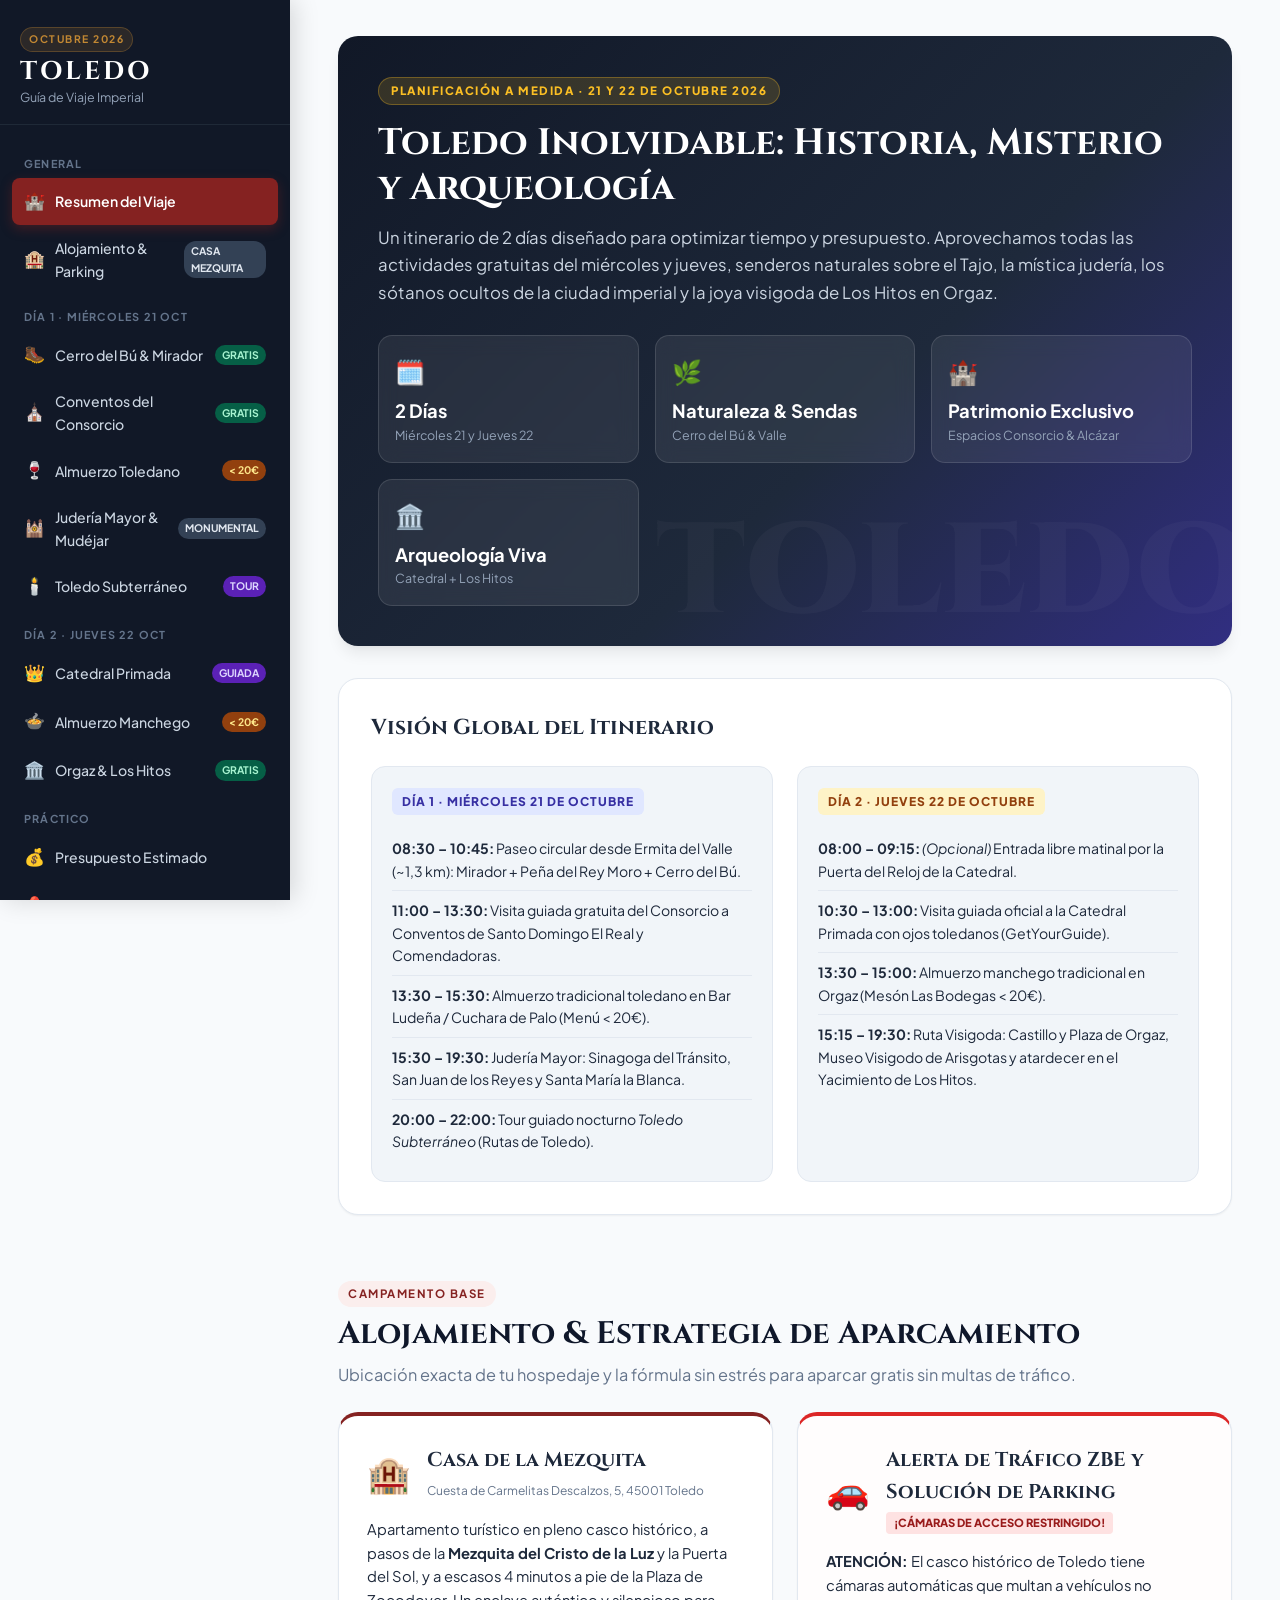
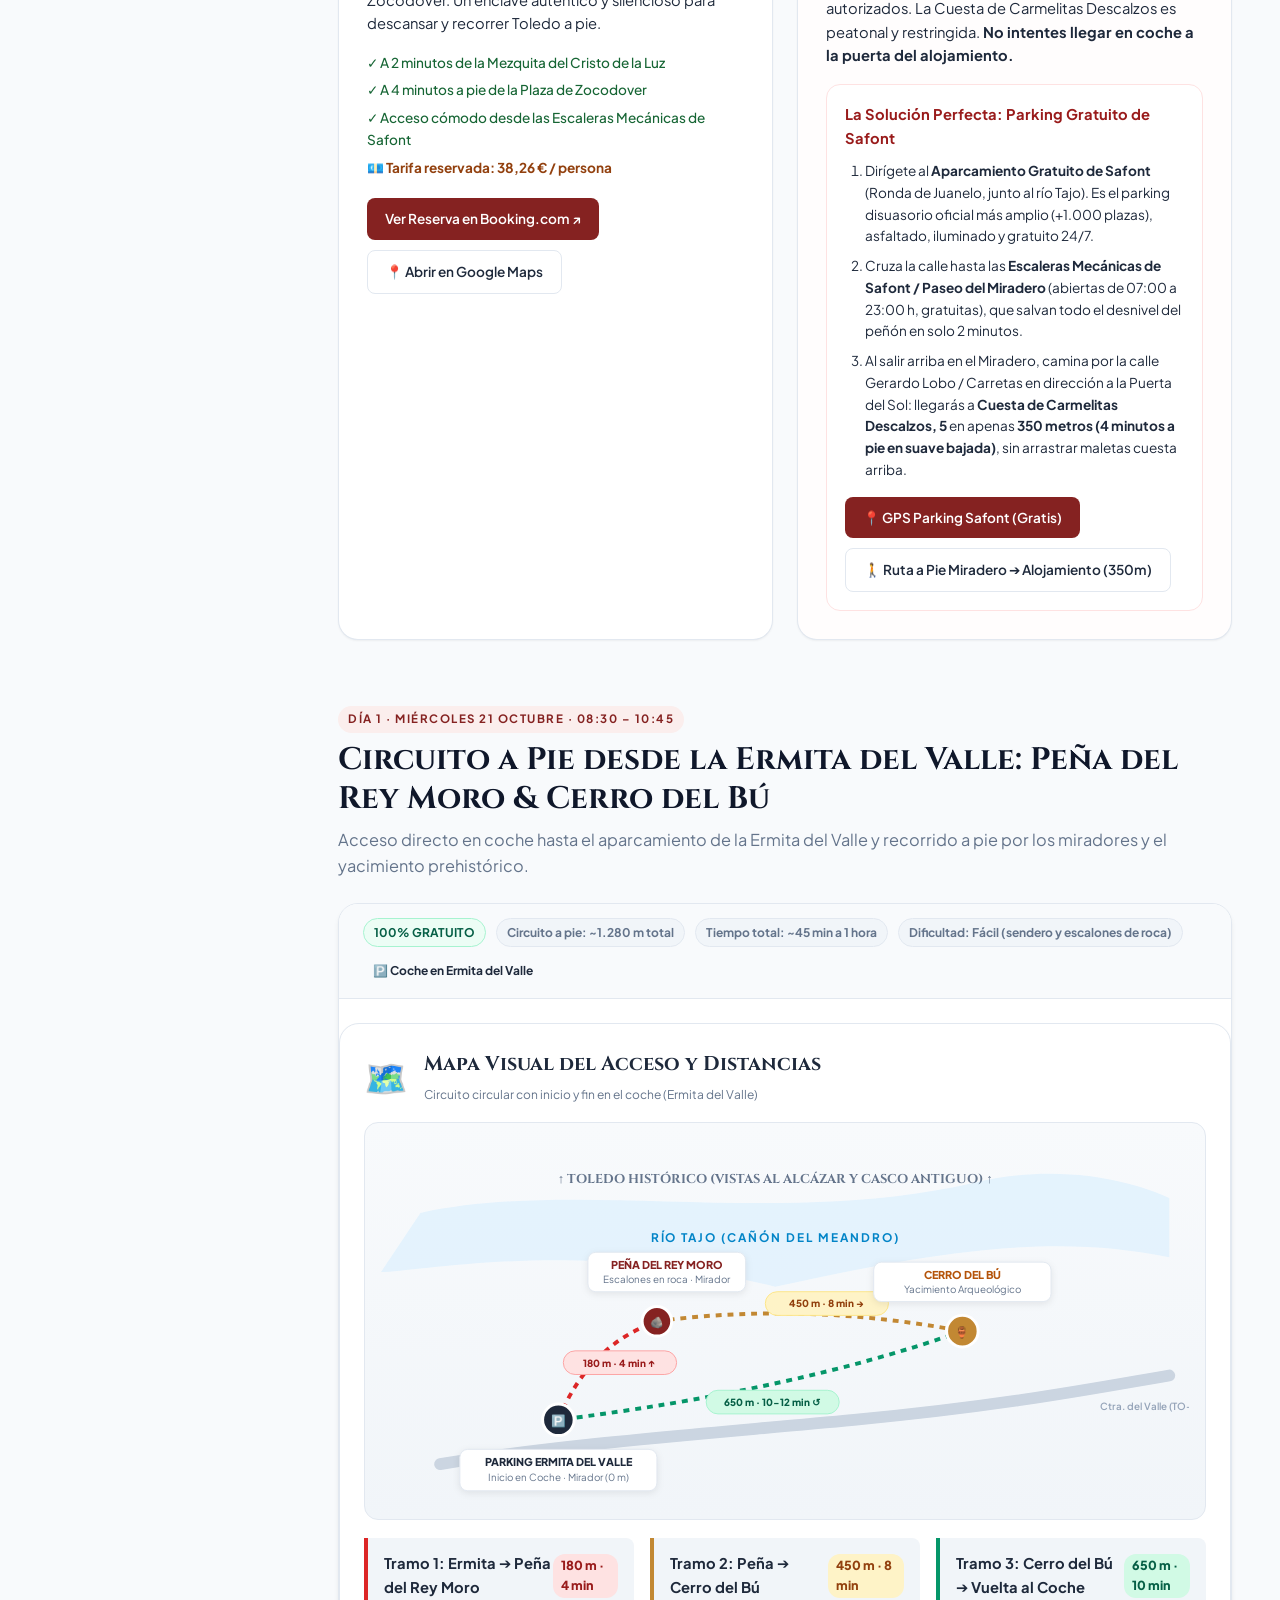
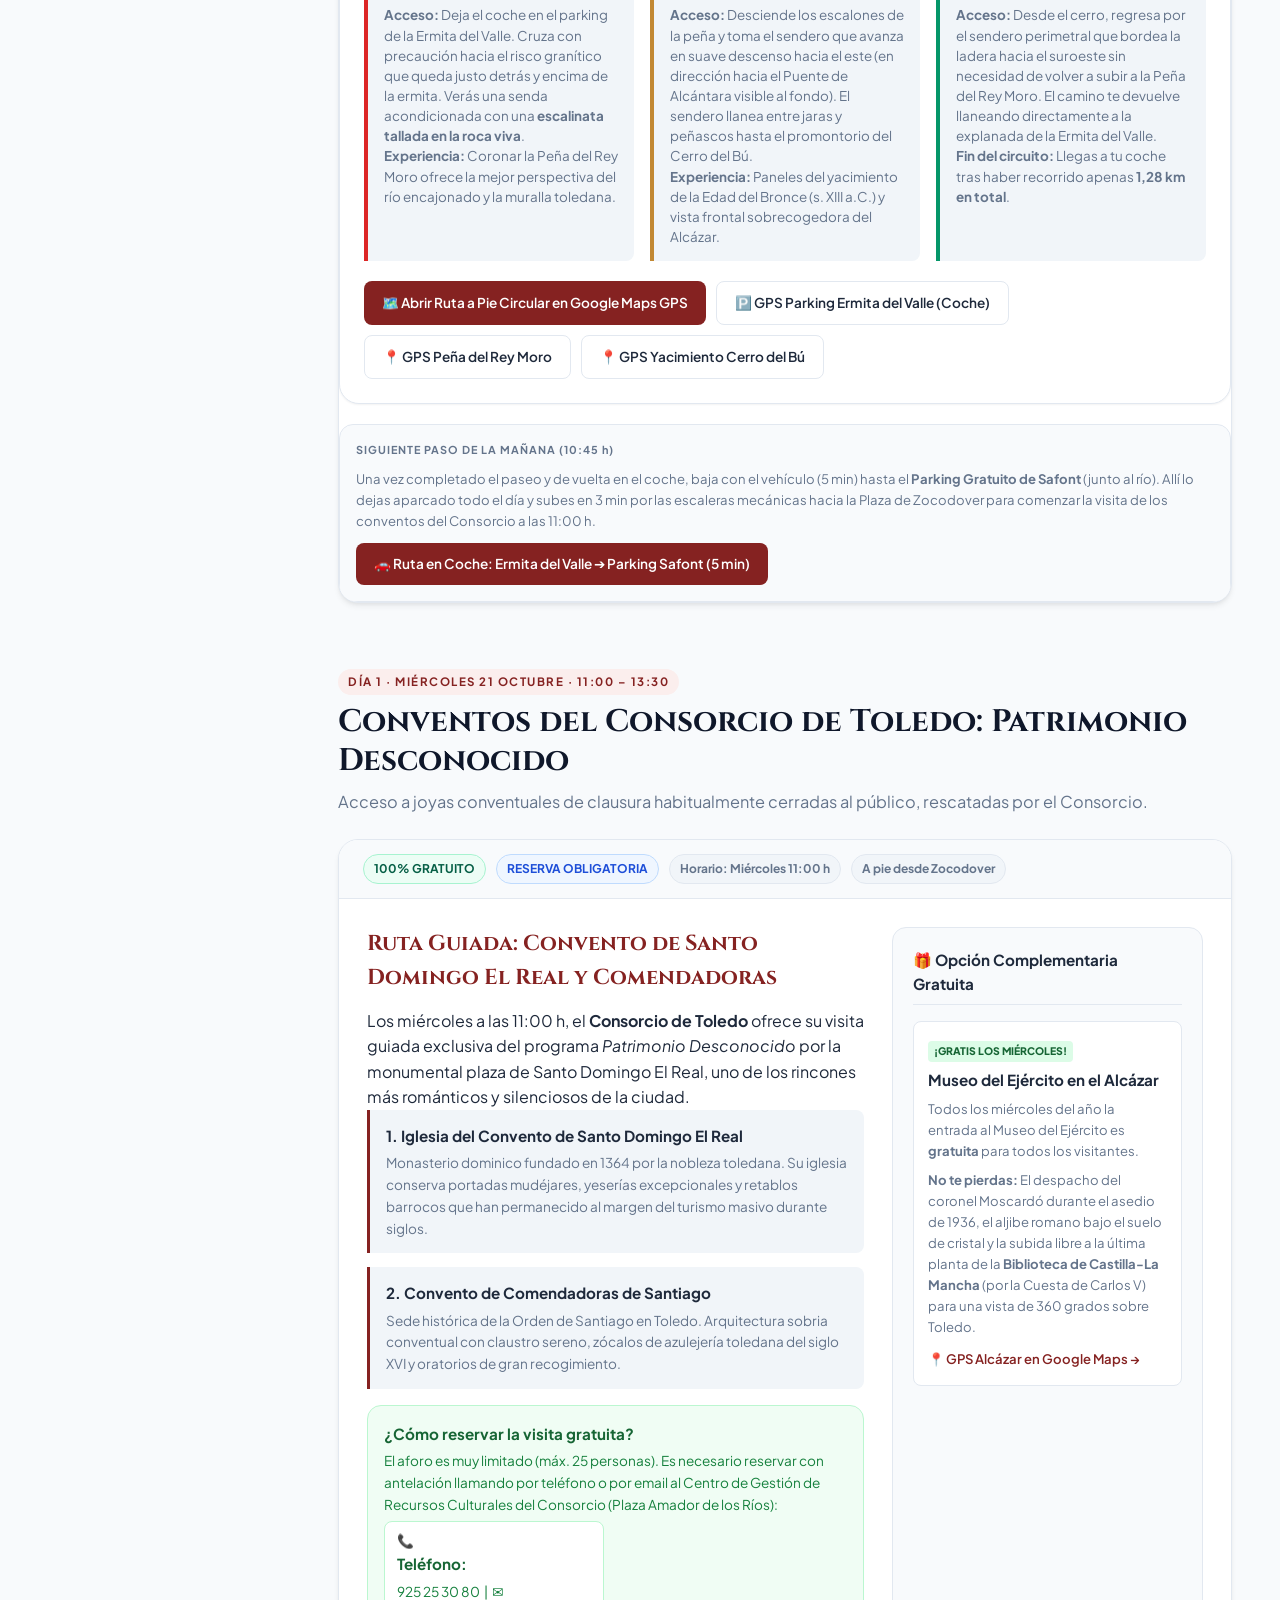
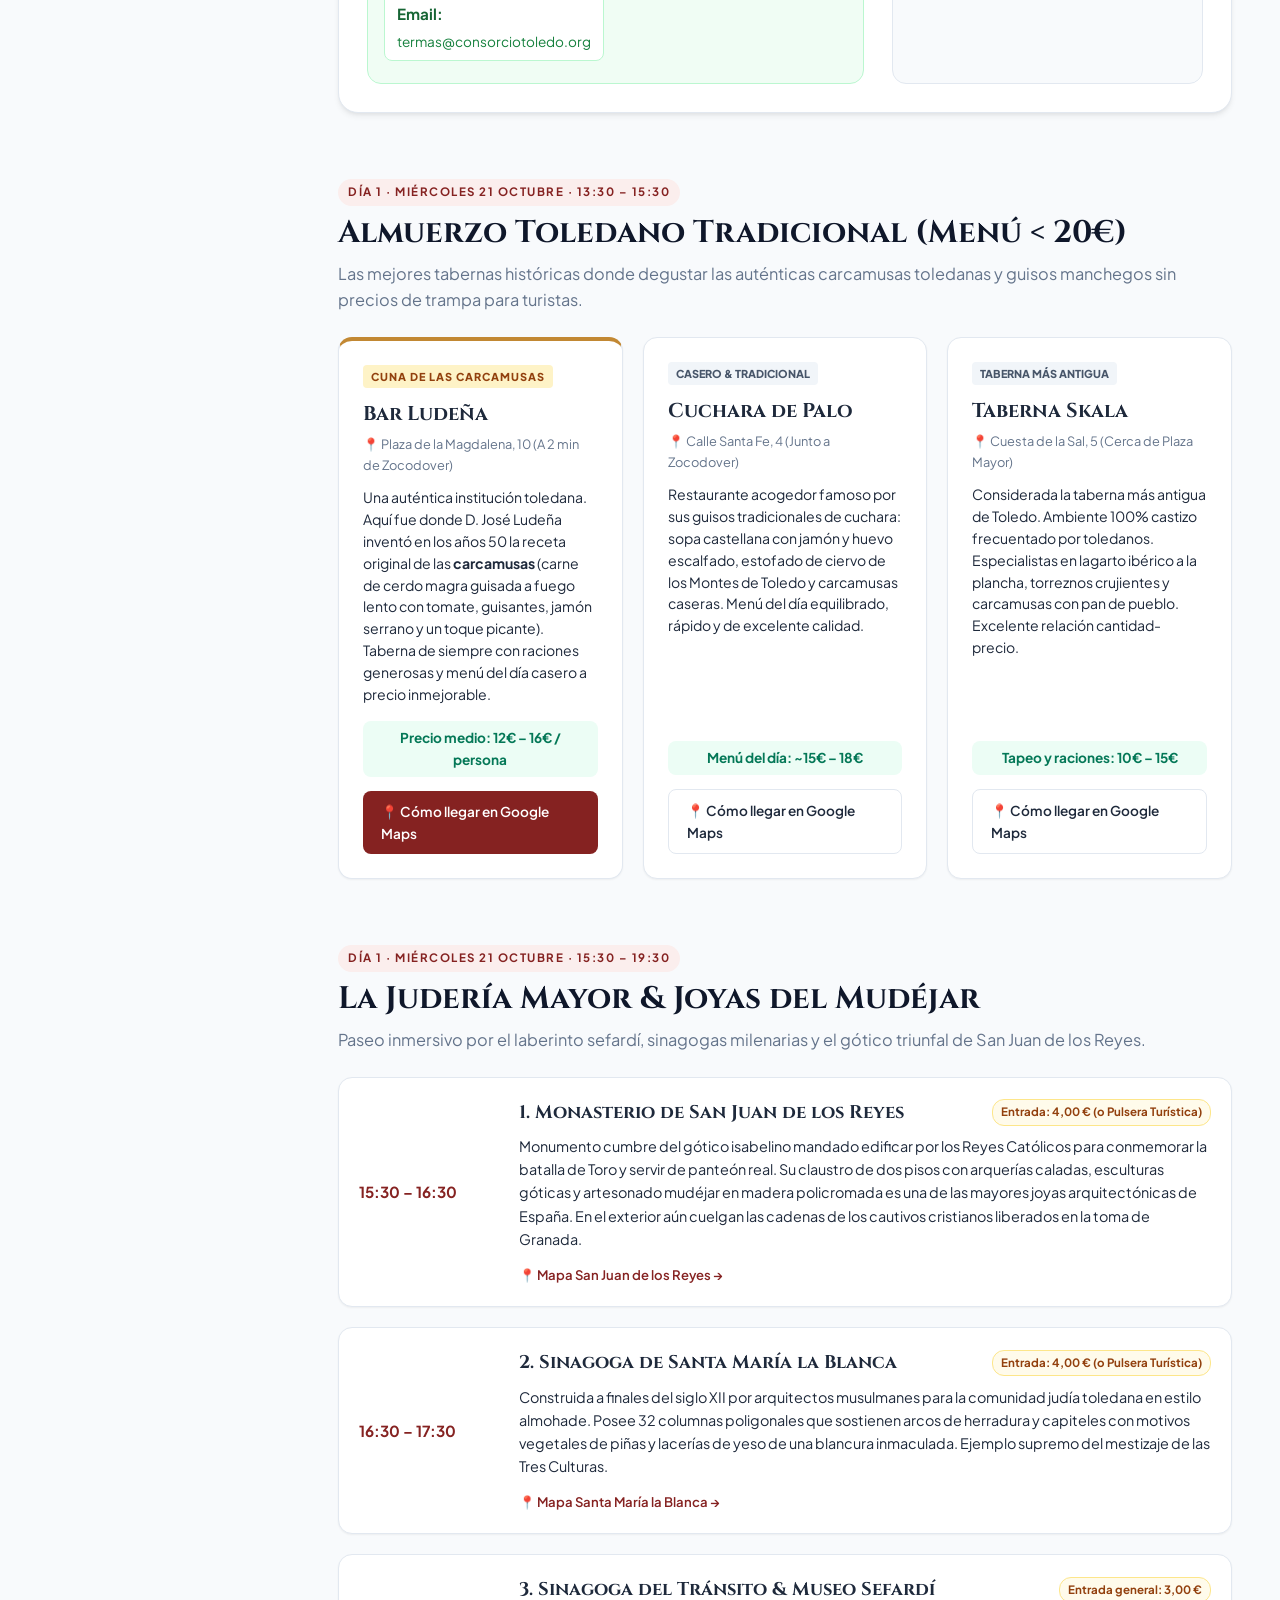
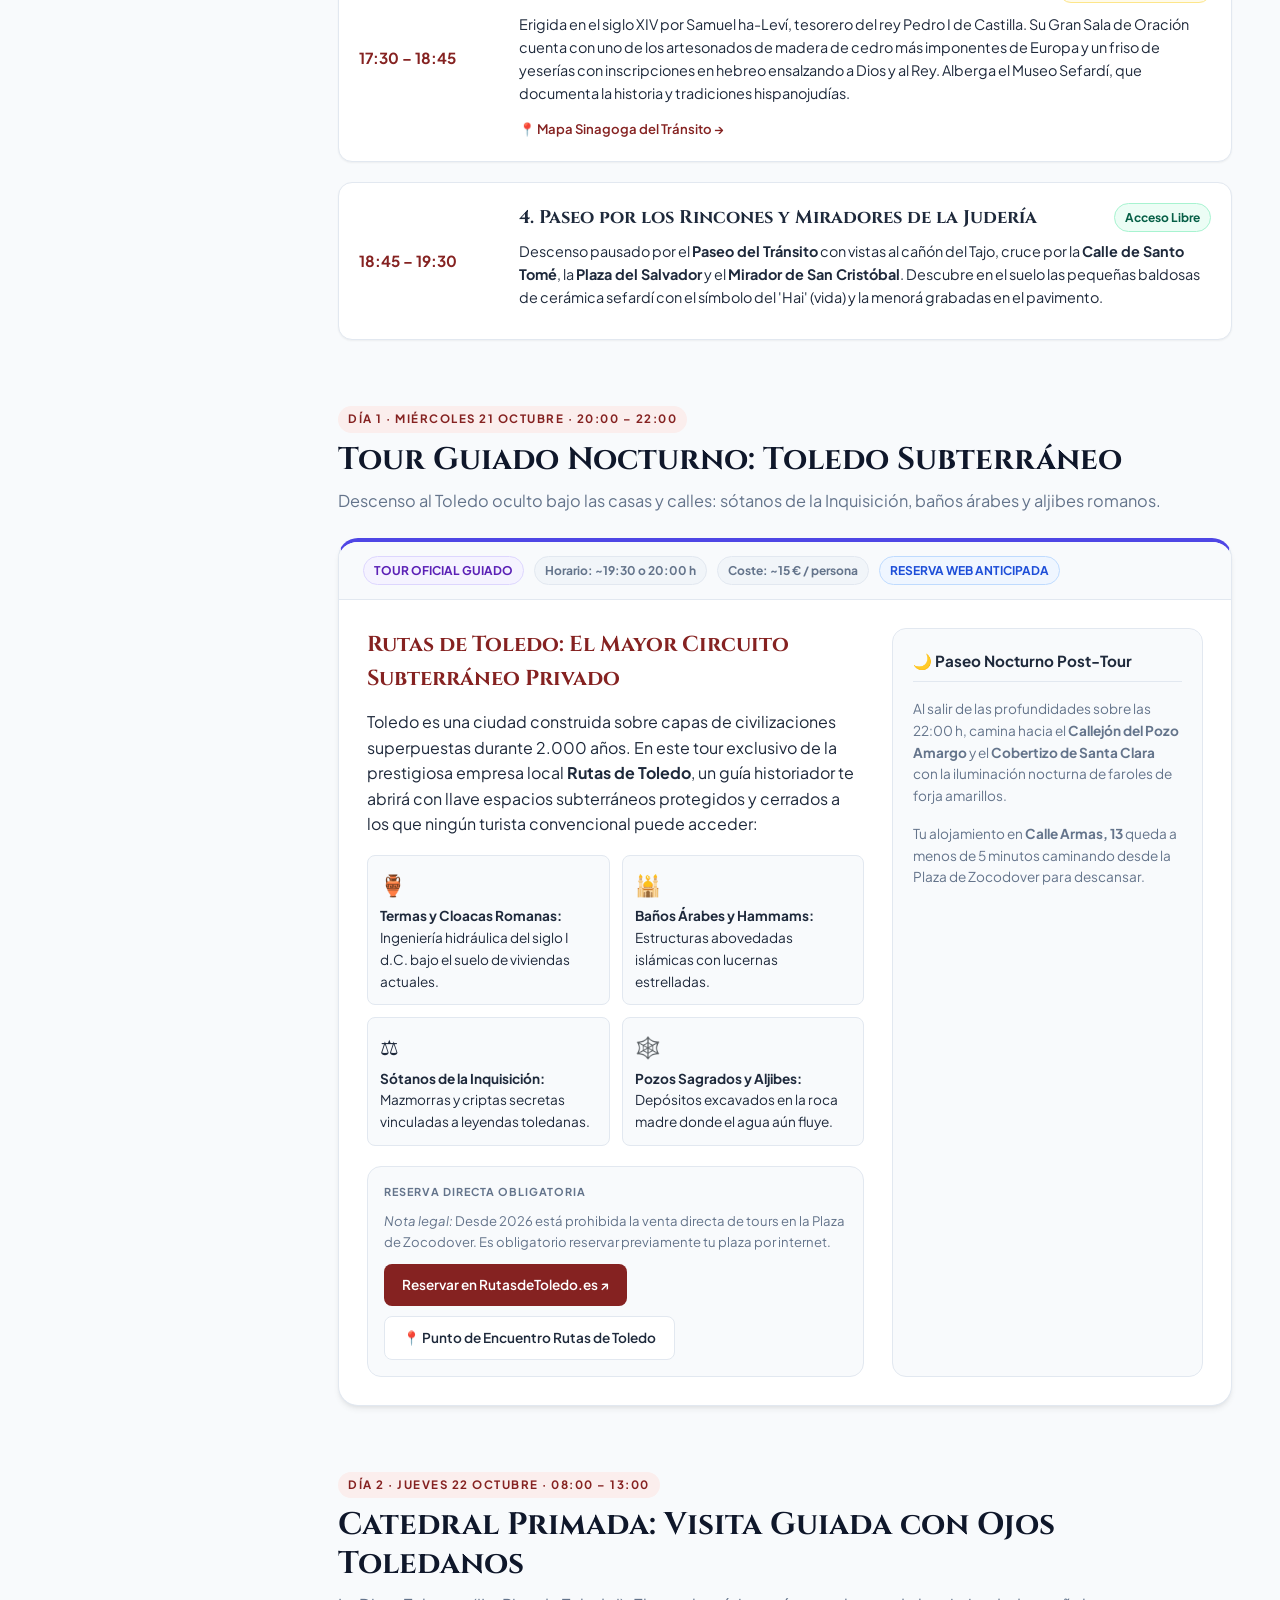
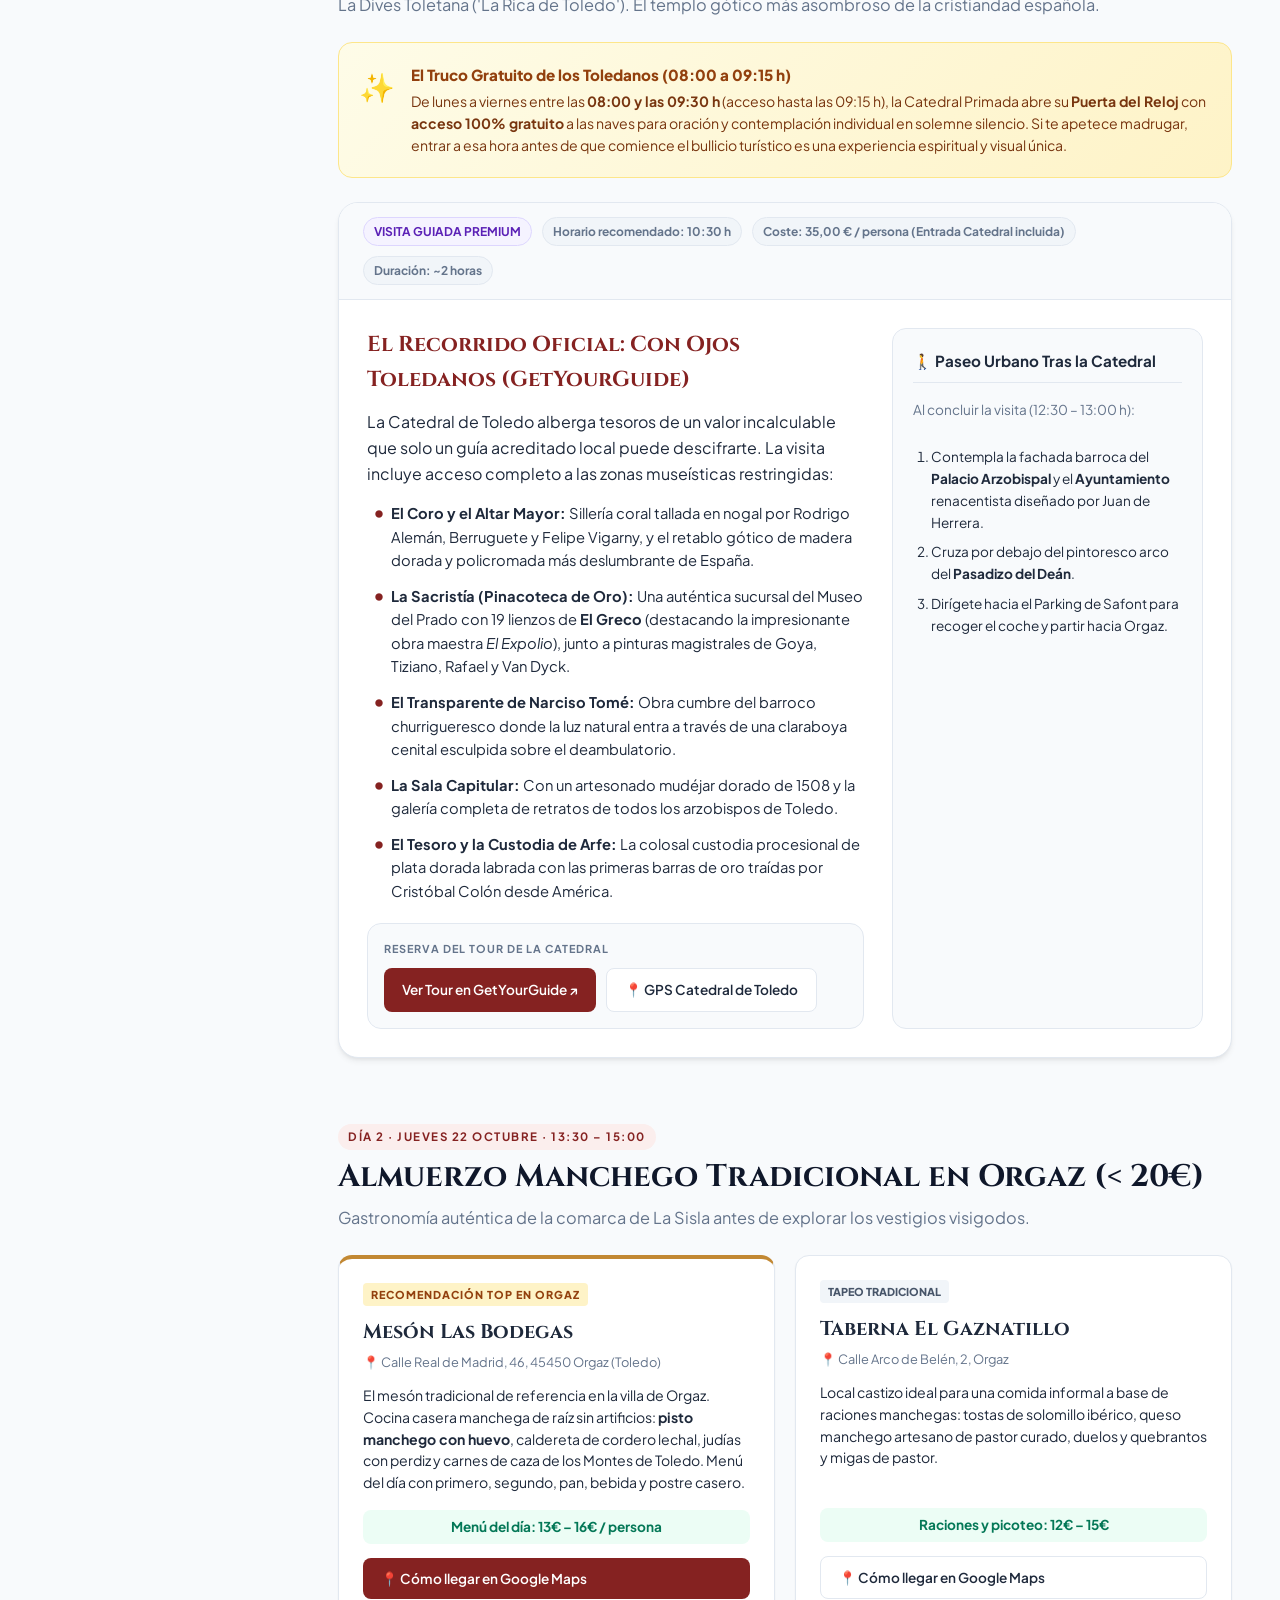
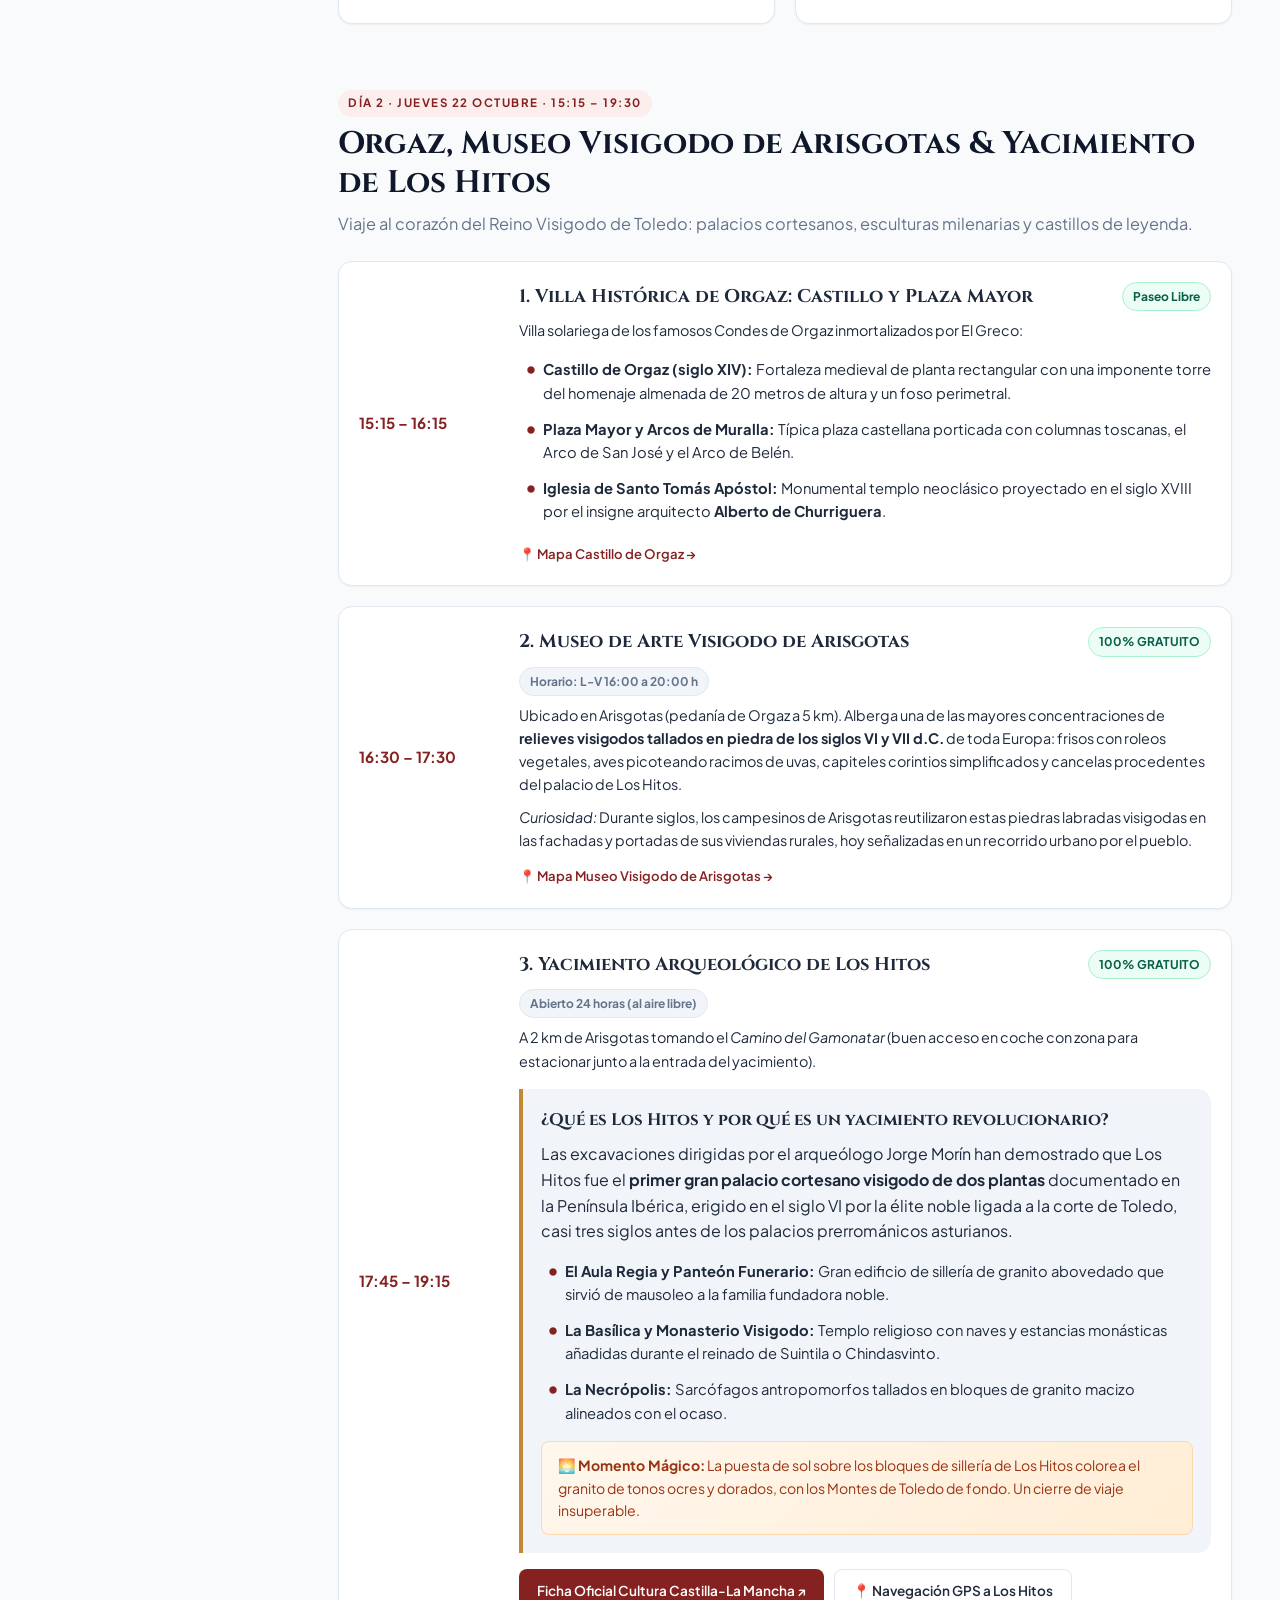
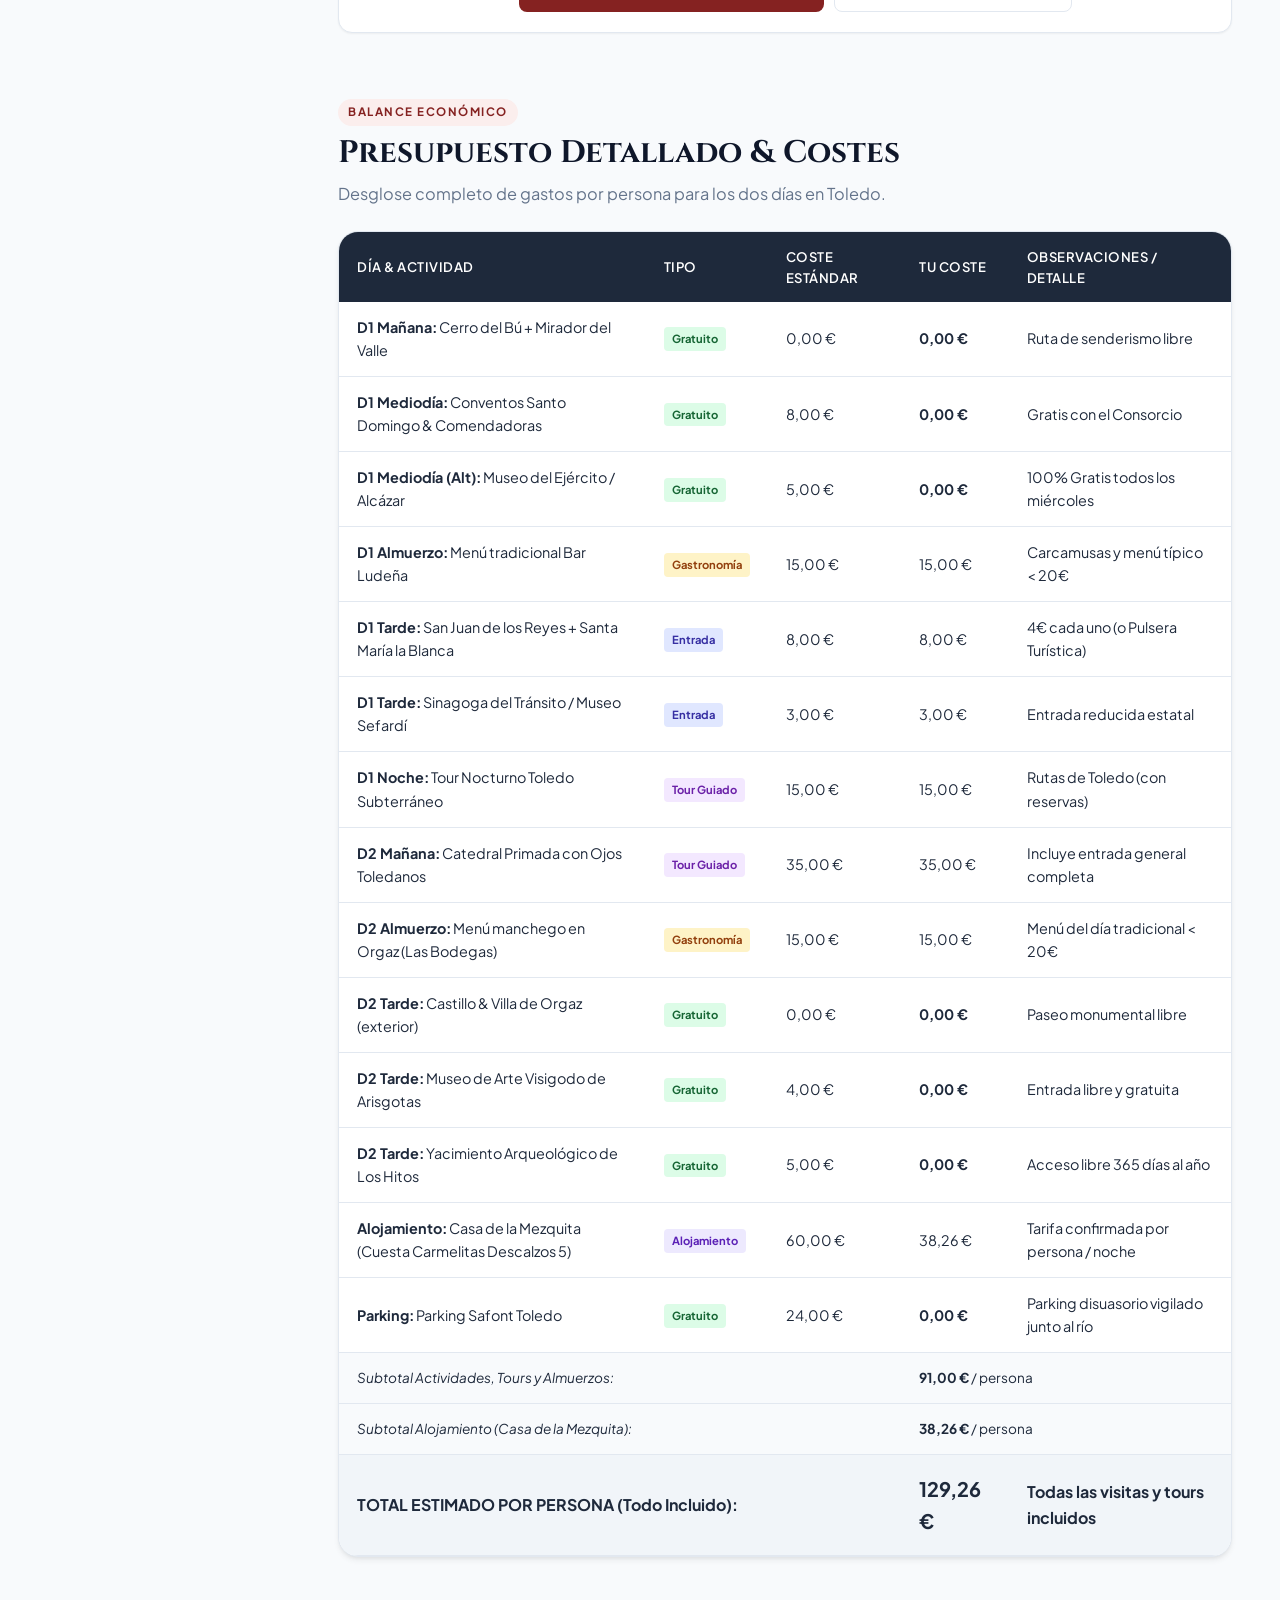
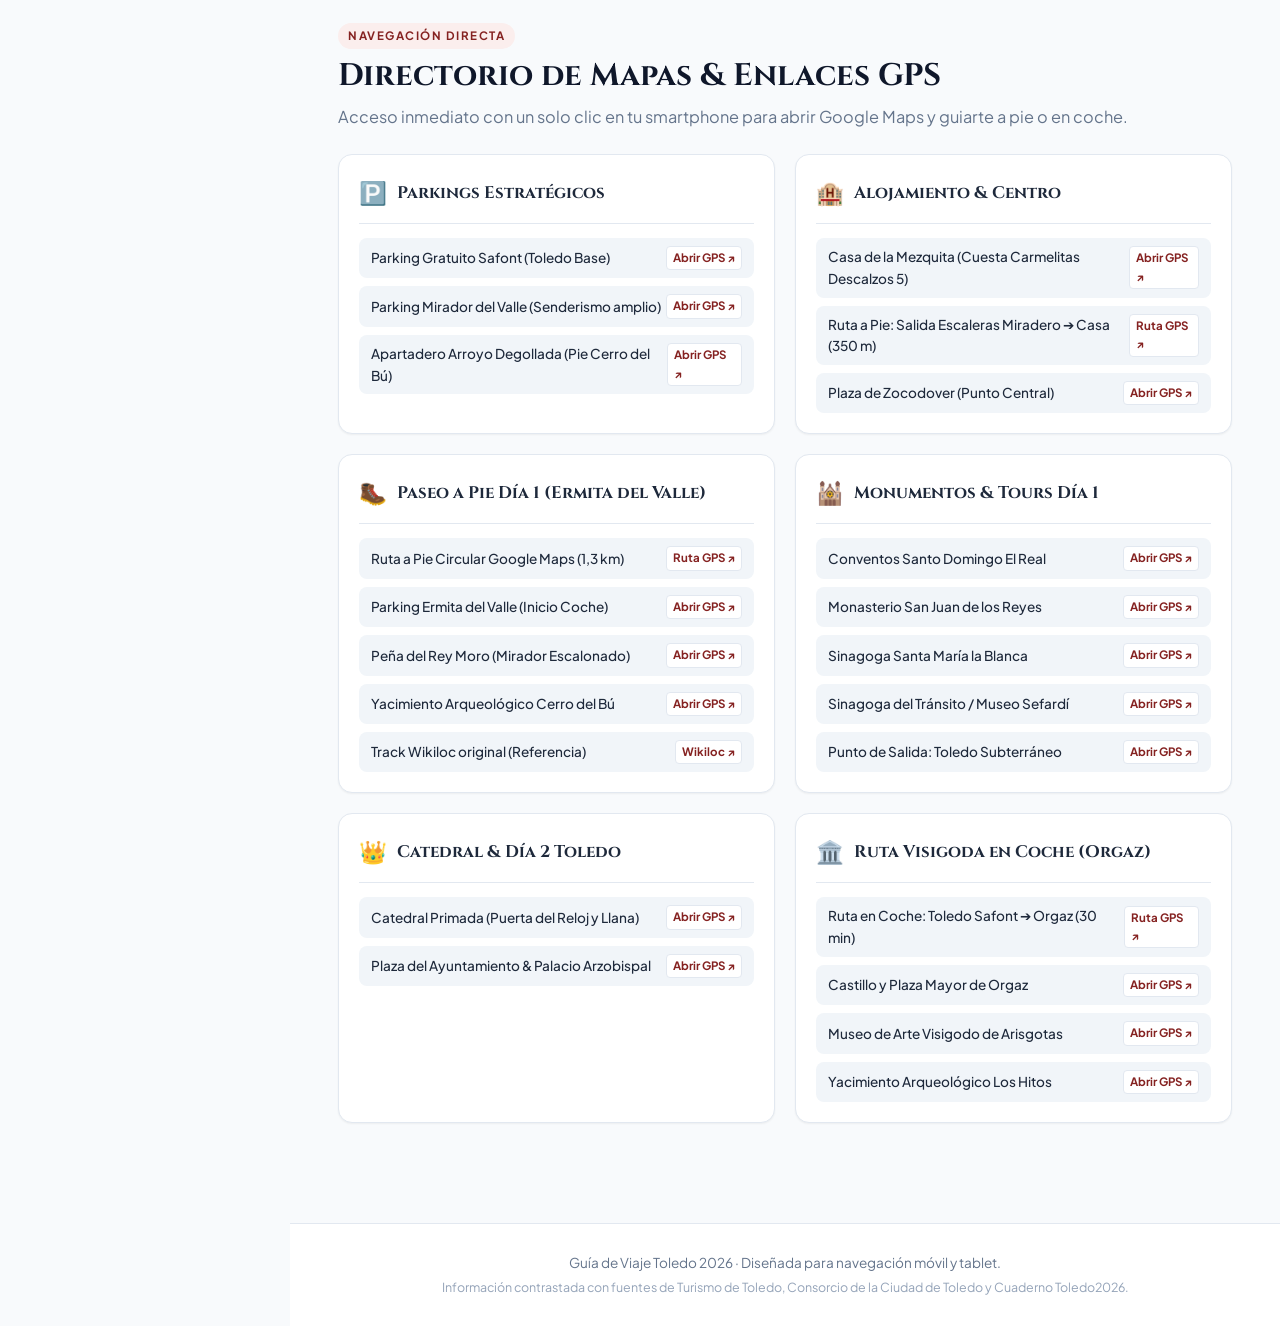
==== html/visita-1/index.html @ a32c0a0b "Enrich parking details, exact walking distances and GPS walking route in index.html" ====
<!DOCTYPE html>
<html lang="es">
<head>
  <meta charset="UTF-8">
  <meta name="viewport" content="width=device-width, initial-scale=1.0">
  <title>Guía Turística Toledo 2026 | Itinerario Experto 21 y 22 de Octubre</title>
  <meta name="description" content="Itinerario experto y detallado para visitar Toledo el 21 y 22 de octubre de 2026. Rutas a pie, senderismo, subterráneos, catedral, Orgaz y yacimiento de Los Hitos.">
  <link rel="preconnect" href="https://fonts.googleapis.com">
  <link rel="preconnect" href="https://fonts.gstatic.com" crossorigin>
  <link href="https://fonts.googleapis.com/css2?family=Cinzel:wght@500;700;800&family=Plus+Jakarta+Sans:wght@300;400;500;600;700&display=swap" rel="stylesheet">
  <link rel="stylesheet" href="styles.css">
</head>
<body>
  <!-- Overlay para móviles cuando el sidebar está abierto -->
  <div class="sidebar-overlay" id="sidebarOverlay"></div>

  <!-- Contenedor Principal de la App -->
  <div class="app-container">
    
    <!-- PANEL IZQUIERDO / SIDEBAR NAVEGACIÓN -->
    <aside class="sidebar" id="sidebar">
      <div class="sidebar-header">
        <div class="brand">
          <span class="brand-badge">OCTUBRE 2026</span>
          <h1 class="brand-title">TOLEDO</h1>
          <p class="brand-subtitle">Guía de Viaje Imperial</p>
        </div>
        <button class="sidebar-close-btn" id="closeSidebarBtn" aria-label="Cerrar Menú">✕</button>
      </div>

      <nav class="sidebar-nav">
        <div class="nav-group-title">GENERAL</div>
        <a href="#inicio" class="nav-item active" data-section="inicio">
          <span class="nav-icon">🏰</span>
          <span class="nav-text">Resumen del Viaje</span>
        </a>
        <a href="#alojamiento" class="nav-item" data-section="alojamiento">
          <span class="nav-icon">🏨</span>
          <span class="nav-text">Alojamiento & Parking</span>
          <span class="nav-tag">Casa Mezquita</span>
        </a>

        <div class="nav-group-title">DÍA 1 · MIÉRCOLES 21 OCT</div>
        <a href="#dia1-manana" class="nav-item" data-section="dia1-manana">
          <span class="nav-icon">🥾</span>
          <span class="nav-text">Cerro del Bú & Mirador</span>
          <span class="nav-tag-free">Gratis</span>
        </a>
        <a href="#dia1-mediodia" class="nav-item" data-section="dia1-mediodia">
          <span class="nav-icon">⛪</span>
          <span class="nav-text">Conventos del Consorcio</span>
          <span class="nav-tag-free">Gratis</span>
        </a>
        <a href="#dia1-almuerzo" class="nav-item" data-section="dia1-almuerzo">
          <span class="nav-icon">🍷</span>
          <span class="nav-text">Almuerzo Toledano</span>
          <span class="nav-tag-price">&lt; 20€</span>
        </a>
        <a href="#dia1-tarde" class="nav-item" data-section="dia1-tarde">
          <span class="nav-icon">🕍</span>
          <span class="nav-text">Judería Mayor & Mudéjar</span>
          <span class="nav-tag">Monumental</span>
        </a>
        <a href="#dia1-noche" class="nav-item" data-section="dia1-noche">
          <span class="nav-icon">🕯️</span>
          <span class="nav-text">Toledo Subterráneo</span>
          <span class="nav-tag-tour">Tour</span>
        </a>

        <div class="nav-group-title">DÍA 2 · JUEVES 22 OCT</div>
        <a href="#dia2-manana" class="nav-item" data-section="dia2-manana">
          <span class="nav-icon">👑</span>
          <span class="nav-text">Catedral Primada</span>
          <span class="nav-tag-tour">Guiada</span>
        </a>
        <a href="#dia2-almuerzo" class="nav-item" data-section="dia2-almuerzo">
          <span class="nav-icon">🍲</span>
          <span class="nav-text">Almuerzo Manchego</span>
          <span class="nav-tag-price">&lt; 20€</span>
        </a>
        <a href="#dia2-tarde" class="nav-item" data-section="dia2-tarde">
          <span class="nav-icon">🏛️</span>
          <span class="nav-text">Orgaz & Los Hitos</span>
          <span class="nav-tag-free">Gratis</span>
        </a>

        <div class="nav-group-title">PRÁCTICO</div>
        <a href="#presupuesto" class="nav-item" data-section="presupuesto">
          <span class="nav-icon">💰</span>
          <span class="nav-text">Presupuesto Estimado</span>
        </a>
        <a href="#mapas-gps" class="nav-item" data-section="mapas-gps">
          <span class="nav-icon">📍</span>
          <span class="nav-text">Directorio Google Maps</span>
        </a>
      </nav>

      <div class="sidebar-footer">
        <div class="sidebar-info-box">
          <span class="info-pill">💡 Tip Clave</span>
          <p>El casco histórico tiene cámaras ZBE. ¡Aparca en Safont y sube por las escaleras mecánicas!</p>
        </div>
      </div>
    </aside>

    <!-- PANEL DERECHO / CONTENIDO PRINCIPAL -->
    <main class="main-content">
      
      <!-- Topbar móvil y tablet con botón toggle -->
      <header class="mobile-topbar">
        <button class="menu-toggle-btn" id="openSidebarBtn" aria-label="Abrir Menú">
          <span></span><span></span><span></span>
        </button>
        <div class="mobile-topbar-title">Toledo 2026 · Guía Experta</div>
        <button class="print-btn" onclick="window.print()" title="Imprimir o Guardar PDF">🖨️</button>
      </header>

      <!-- CONTENEDOR DE SECCIONES -->
      <div class="content-wrapper">

        <!-- HERO / INTRODUCCIÓN -->
        <section id="inicio" class="guide-section active-section">
          <div class="hero-banner">
            <div class="hero-badge">PLANIFICACIÓN A MEDIDA · 21 Y 22 DE OCTUBRE 2026</div>
            <h2 class="hero-title">Toledo Inolvidable: Historia, Misterio y Arqueología</h2>
            <p class="hero-lead">
              Un itinerario de 2 días diseñado para optimizar tiempo y presupuesto. Aprovechamos todas las actividades gratuitas del miércoles y jueves, senderos naturales sobre el Tajo, la mística judería, los sótanos ocultos de la ciudad imperial y la joya visigoda de Los Hitos en Orgaz.
            </p>

            <div class="quick-stats-grid">
              <div class="stat-card">
                <span class="stat-icon">🗓️</span>
                <div class="stat-value">2 Días</div>
                <div class="stat-label">Miércoles 21 y Jueves 22</div>
              </div>
              <div class="stat-card">
                <span class="stat-icon">🌿</span>
                <div class="stat-value">Naturaleza & Sendas</div>
                <div class="stat-label">Cerro del Bú & Valle</div>
              </div>
              <div class="stat-card">
                <span class="stat-icon">🏰</span>
                <div class="stat-value">Patrimonio Exclusivo</div>
                <div class="stat-label">Espacios Consorcio & Alcázar</div>
              </div>
              <div class="stat-card">
                <span class="stat-icon">🏛️</span>
                <div class="stat-value">Arqueología Viva</div>
                <div class="stat-label">Catedral + Los Hitos</div>
              </div>
            </div>
          </div>

          <!-- Cronograma sintético -->
          <div class="section-card">
            <h3 class="card-heading">Visión Global del Itinerario</h3>
            <div class="timeline-summary">
              <div class="summary-day-block">
                <div class="day-badge day-1">DÍA 1 · MIÉRCOLES 21 DE OCTUBRE</div>
                <ul class="summary-list">
                  <li><strong>08:30 – 10:45:</strong> Paseo circular desde Ermita del Valle (~1,3 km): Mirador + Peña del Rey Moro + Cerro del Bú.</li>
                  <li><strong>11:00 – 13:30:</strong> Visita guiada gratuita del Consorcio a Conventos de Santo Domingo El Real y Comendadoras.</li>
                  <li><strong>13:30 – 15:30:</strong> Almuerzo tradicional toledano en Bar Ludeña / Cuchara de Palo (Menú &lt; 20€).</li>
                  <li><strong>15:30 – 19:30:</strong> Judería Mayor: Sinagoga del Tránsito, San Juan de los Reyes y Santa María la Blanca.</li>
                  <li><strong>20:00 – 22:00:</strong> Tour guiado nocturno <em>Toledo Subterráneo</em> (Rutas de Toledo).</li>
                </ul>
              </div>

              <div class="summary-day-block">
                <div class="day-badge day-2">DÍA 2 · JUEVES 22 DE OCTUBRE</div>
                <ul class="summary-list">
                  <li><strong>08:00 – 09:15:</strong> <em>(Opcional)</em> Entrada libre matinal por la Puerta del Reloj de la Catedral.</li>
                  <li><strong>10:30 – 13:00:</strong> Visita guiada oficial a la Catedral Primada con ojos toledanos (GetYourGuide).</li>
                  <li><strong>13:30 – 15:00:</strong> Almuerzo manchego tradicional en Orgaz (Mesón Las Bodegas &lt; 20€).</li>
                  <li><strong>15:15 – 19:30:</strong> Ruta Visigoda: Castillo y Plaza de Orgaz, Museo Visigodo de Arisgotas y atardecer en el Yacimiento de Los Hitos.</li>
                </ul>
              </div>
            </div>
          </div>
        </section>

        <!-- SECCIÓN ALOJAMIENTO Y PARKING -->
        <section id="alojamiento" class="guide-section">
          <div class="section-header-block">
            <span class="sub-badge">CAMPAMENTO BASE</span>
            <h2 class="section-title">Alojamiento & Estrategia de Aparcamiento</h2>
            <p class="section-desc">Ubicación exacta de tu hospedaje y la fórmula sin estrés para aparcar gratis sin multas de tráfico.</p>
          </div>

          <div class="grid-2-cols">
            <div class="info-box-card highlight-card">
              <div class="card-icon-header">
                <span class="card-big-icon">🏨</span>
                <div>
                  <h3 class="box-title">Casa de la Mezquita</h3>
                  <span class="location-pill">Cuesta de Carmelitas Descalzos, 5, 45001 Toledo</span>
                </div>
              </div>
              <p class="box-text">
                Apartamento turístico en pleno casco histórico, a pasos de la <strong>Mezquita del Cristo de la Luz</strong> y la Puerta del Sol, y a escasos 4 minutos a pie de la Plaza de Zocodover. Un enclave auténtico y silencioso para descansar y recorrer Toledo a pie.
              </p>
              
              <div class="amenity-list">
                <div class="amenity-item">✓ A 2 minutos de la Mezquita del Cristo de la Luz</div>
                <div class="amenity-item">✓ A 4 minutos a pie de la Plaza de Zocodover</div>
                <div class="amenity-item">✓ Acceso cómodo desde las Escaleras Mecánicas de Safont</div>
                <div class="amenity-item" style="color: #92400e; font-weight: 700;">💶 Tarifa reservada: 38,26 € / persona</div>
              </div>

              <div class="action-btn-group">
                <a href="https://www.booking.com/hotel/es/casa-de-la-mezquita.es.html?aid=311090&label=casa-rustica-el-majuelo-3zF0PSz2fmBAdGZPIOxoAgSM601118112950%3Apl%3Ata%3Ap1%3Ap2%3Aac%3Aap%3Aneg%3Afi%3Atiaud-2395231936738%3Akwd-2442430408073%3Alp9047048%3Ali%3Adem%3Adm%3Appccp%3DUmFuZG9tSVYkc2RlIyh9YcGt_tphEo8pawEozW2KQ80&sid=18ab63518e527510a0f367a27f9c0f08&all_sr_blocks=25955002_389199621_5_0_0%2C25955001_389199621_4_0_0&checkin=2026-10-21&checkout=2026-10-22&dest_id=8445&dest_type=district&dist=0&group_adults=9&group_children=0&hapos=15&highlighted_blocks=25955002_389199621_5_0_0%2C25955001_389199621_4_0_0&hpos=15&matching_block_id=25955002_389199621_5_0_0&no_rooms=1&req_adults=9&req_children=0&room1=A%2CA%2CA%2CA%2CA%2CA%2CA%2CA%2CA&sb_price_type=total&sr_order=popularity&sr_pri_blocks=25955002_389199621_5_0_0__17075%2C25955001_389199621_4_0_0__15786&srepoch=1789138573&srpvid=8a7b68a91c820ec5&type=total&ucfs=1&" target="_blank" class="btn-primary">Ver Reserva en Booking.com ↗</a>
                <a href="https://www.google.com/maps/search/?api=1&query=Cuesta+de+Carmelitas+Descalzos+5+Toledo" target="_blank" class="btn-secondary">📍 Abrir en Google Maps</a>
              </div>
            </div>

            <div class="info-box-card warning-accent">
              <div class="card-icon-header">
                <span class="card-big-icon">🚗</span>
                <div>
                  <h3 class="box-title">Alerta de Tráfico ZBE y Solución de Parking</h3>
                  <span class="warning-pill">¡CÁMARAS DE ACCESO RESTRINGIDO!</span>
                </div>
              </div>
              <p class="box-text">
                <strong>ATENCIÓN:</strong> El casco histórico de Toledo tiene cámaras automáticas que multan a vehículos no autorizados. La Cuesta de Carmelitas Descalzos es peatonal y restringida. <strong>No intentes llegar en coche a la puerta del alojamiento.</strong>
              </p>

              <div class="parking-solution">
                <h4 class="solution-heading">La Solución Perfecta: Parking Gratuito de Safont</h4>
                <ol class="step-list">
                  <li>Dirígete al <strong>Aparcamiento Gratuito de Safont</strong> (Ronda de Juanelo, junto al río Tajo). Es el parking disuasorio oficial más amplio (+1.000 plazas), asfaltado, iluminado y gratuito 24/7.</li>
                  <li>Cruza la calle hasta las <strong>Escaleras Mecánicas de Safont / Paseo del Miradero</strong> (abiertas de 07:00 a 23:00 h, gratuitas), que salvan todo el desnivel del peñón en solo 2 minutos.</li>
                  <li>Al salir arriba en el Miradero, camina por la calle Gerardo Lobo / Carretas en dirección a la Puerta del Sol: llegarás a <strong>Cuesta de Carmelitas Descalzos, 5</strong> en apenas <strong>350 metros (4 minutos a pie en suave bajada)</strong>, sin arrastrar maletas cuesta arriba.</li>
                </ol>
                <div class="action-btn-group">
                  <a href="https://www.google.com/maps/search/?api=1&query=Parking+Safont+Toledo" target="_blank" class="btn-primary">📍 GPS Parking Safont (Gratis)</a>
                  <a href="https://www.google.com/maps/dir/?api=1&origin=Paseo+del+Miradero+Toledo&destination=Cuesta+de+Carmelitas+Descalzos+5+Toledo&travelmode=walking" target="_blank" class="btn-secondary">🚶 Ruta a Pie Miradero ➔ Alojamiento (350m)</a>
                </div>
              </div>
            </div>
          </div>
        </section>

        <!-- SECCIÓN DÍA 1: MAÑANA -->
        <section id="dia1-manana" class="guide-section">
          <div class="section-header-block">
            <span class="sub-badge">DÍA 1 · MIÉRCOLES 21 OCTUBRE · 08:30 – 10:45</span>
            <h2 class="section-title">Circuito a Pie desde la Ermita del Valle: Peña del Rey Moro & Cerro del Bú</h2>
            <p class="section-desc">Acceso directo en coche hasta el aparcamiento de la Ermita del Valle y recorrido a pie por los miradores y el yacimiento prehistórico.</p>
          </div>

          <div class="content-card">
            <div class="card-meta-bar">
              <span class="meta-pill free">100% GRATUITO</span>
              <span class="meta-pill distance">Circuito a pie: ~1.280 m total</span>
              <span class="meta-pill time">Tiempo total: ~45 min a 1 hora</span>
              <span class="meta-pill diff">Dificultad: Fácil (sendero y escalones de roca)</span>
              <span class="meta-pill car">🅿️ Coche en Ermita del Valle</span>
            </div>

            <!-- MAPA TOPOLÓGICO VISUAL INTERACTIVO -->
            <div class="trail-topo-card">
              <div class="card-icon-header">
                <span class="card-big-icon">🗺️</span>
                <div>
                  <h3 class="box-title">Mapa Visual del Acceso y Distancias</h3>
                  <span class="location-pill">Circuito circular con inicio y fin en el coche (Ermita del Valle)</span>
                </div>
              </div>

              <!-- Gráfico SVG vectorial representativo -->
              <div class="trail-svg-wrapper">
                <svg class="trail-topo-svg" viewBox="0 0 820 370" xmlns="http://www.w3.org/2000/svg">
                  <!-- Fondo de río Tajo (norte) -->
                  <path d="M 40,75 C 200,40 400,90 600,45 C 700,20 780,50 800,60 L 800,120 C 700,100 600,105 400,150 C 200,100 40,135 0,135 Z" fill="#e0f2fe" opacity="0.8"/>
                  <text x="400" y="105" fill="#0284c7" font-family="'Plus Jakarta Sans', sans-serif" font-size="12" font-weight="700" text-anchor="middle" letter-spacing="2">RÍO TAJO (CAÑÓN DEL MEANDRO)</text>
                  <text x="400" y="45" fill="#64748b" font-family="'Cinzel', serif" font-size="13" font-weight="700" text-anchor="middle">↑ TOLEDO HISTÓRICO (VISTAS AL ALCÁZAR Y CASCO ANTIGUO) ↑</text>

                  <!-- Carretera TO-3100 -->
                  <path d="M 60,330 C 180,310 320,300 480,285 C 640,270 740,250 800,240" stroke="#cbd5e1" stroke-width="12" fill="none" stroke-linecap="round"/>
                  <text x="730" y="275" fill="#94a3b8" font-family="'Plus Jakarta Sans', sans-serif" font-size="10" font-weight="600">Ctra. del Valle (TO-3100)</text>

                  <!-- Trazado de los senderos (Líneas discontinuas coloreadas) -->
                  <!-- Tramo 1: Ermita -> Peña del Rey Moro -->
                  <path d="M 180,285 Q 210,210 280,185" stroke="#dc2626" stroke-width="4" stroke-dasharray="6,6" fill="none"/>
                  <!-- Etiqueta Tramo 1 -->
                  <rect x="185" y="215" width="115" height="24" rx="12" fill="#fee2e2" stroke="#fca5a5"/>
                  <text x="242" y="231" fill="#991b1b" font-family="'Plus Jakarta Sans', sans-serif" font-size="10" font-weight="800" text-anchor="middle">180 m · 4 min ↑</text>

                  <!-- Tramo 2: Peña del Rey Moro -> Cerro del Bú -->
                  <path d="M 280,185 Q 430,165 590,195" stroke="#c28833" stroke-width="4" stroke-dasharray="6,6" fill="none"/>
                  <!-- Etiqueta Tramo 2 -->
                  <rect x="390" y="155" width="125" height="24" rx="12" fill="#fef3c7" stroke="#fde68a"/>
                  <text x="452" y="171" fill="#92400e" font-family="'Plus Jakarta Sans', sans-serif" font-size="10" font-weight="800" text-anchor="middle">450 m · 8 min →</text>

                  <!-- Tramo 3: Cerro del Bú -> Regreso a la Ermita -->
                  <path d="M 590,195 Q 420,255 180,285" stroke="#059669" stroke-width="4" stroke-dasharray="6,6" fill="none"/>
                  <!-- Etiqueta Tramo 3 -->
                  <rect x="330" y="255" width="135" height="24" rx="12" fill="#d1fae5" stroke="#a7f3d0"/>
                  <text x="397" y="271" fill="#065f46" font-family="'Plus Jakarta Sans', sans-serif" font-size="10" font-weight="800" text-anchor="middle">650 m · 10-12 min ↺</text>

                  <!-- NODO 0: Parking y Ermita del Valle -->
                  <circle cx="180" cy="285" r="16" fill="#1e293b" stroke="#ffffff" stroke-width="3"/>
                  <text x="180" y="290" fill="#ffffff" font-family="'Plus Jakarta Sans', sans-serif" font-size="12" font-weight="800" text-anchor="middle">🅿️</text>
                  <rect x="80" y="315" width="200" height="42" rx="8" fill="#ffffff" stroke="#e2e8f0" filter="drop-shadow(0 2px 4px rgba(0,0,0,0.08))"/>
                  <text x="180" y="332" fill="#1e293b" font-family="'Plus Jakarta Sans', sans-serif" font-size="11" font-weight="800" text-anchor="middle">PARKING ERMITA DEL VALLE</text>
                  <text x="180" y="347" fill="#64748b" font-family="'Plus Jakarta Sans', sans-serif" font-size="10" text-anchor="middle">Inicio en Coche · Mirador (0 m)</text>

                  <!-- NODO 1: Peña del Rey Moro -->
                  <circle cx="280" cy="185" r="15" fill="#852221" stroke="#ffffff" stroke-width="3"/>
                  <text x="280" y="190" fill="#ffffff" font-family="'Plus Jakarta Sans', sans-serif" font-size="11" font-weight="800" text-anchor="middle">🪨</text>
                  <rect x="210" y="115" width="160" height="40" rx="8" fill="#ffffff" stroke="#e2e8f0" filter="drop-shadow(0 2px 4px rgba(0,0,0,0.08))"/>
                  <text x="290" y="132" fill="#852221" font-family="'Plus Jakarta Sans', sans-serif" font-size="11" font-weight="800" text-anchor="middle">PEÑA DEL REY MORO</text>
                  <text x="290" y="146" fill="#64748b" font-family="'Plus Jakarta Sans', sans-serif" font-size="10" text-anchor="middle">Escalones en roca · Mirador</text>

                  <!-- NODO 2: Cerro del Bú -->
                  <circle cx="590" cy="195" r="16" fill="#c28833" stroke="#ffffff" stroke-width="3"/>
                  <text x="590" y="200" fill="#ffffff" font-family="'Plus Jakarta Sans', sans-serif" font-size="11" font-weight="800" text-anchor="middle">🏺</text>
                  <rect x="500" y="125" width="180" height="40" rx="8" fill="#ffffff" stroke="#e2e8f0" filter="drop-shadow(0 2px 4px rgba(0,0,0,0.08))"/>
                  <text x="590" y="142" fill="#b45309" font-family="'Plus Jakarta Sans', sans-serif" font-size="11" font-weight="800" text-anchor="middle">CERRO DEL BÚ</text>
                  <text x="590" y="156" fill="#64748b" font-family="'Plus Jakarta Sans', sans-serif" font-size="10" text-anchor="middle">Yacimiento Arqueológico</text>
                </svg>
              </div>

              <!-- DESGLOSE DE TRAMOS Y DISTANCIAS -->
              <div class="trail-legs-grid">
                
                <div class="trail-leg-item" style="border-left-color: #dc2626;">
                  <div class="trail-leg-header">
                    <span class="trail-leg-title">Tramo 1: Ermita ➔ Peña del Rey Moro</span>
                    <span class="trail-leg-dist" style="background:#fee2e2; color:#991b1b;">180 m · 4 min</span>
                  </div>
                  <p class="trail-leg-desc">
                    <strong>Acceso:</strong> Deja el coche en el parking de la Ermita del Valle. Cruza con precaución hacia el risco granítico que queda justo detrás y encima de la ermita. Verás una senda acondicionada con una <strong>escalinata tallada en la roca viva</strong>.
                  </p>
                  <p class="trail-leg-desc">
                    <strong>Experiencia:</strong> Coronar la Peña del Rey Moro ofrece la mejor perspectiva del río encajonado y la muralla toledana.
                  </p>
                </div>

                <div class="trail-leg-item" style="border-left-color: #c28833;">
                  <div class="trail-leg-header">
                    <span class="trail-leg-title">Tramo 2: Peña ➔ Cerro del Bú</span>
                    <span class="trail-leg-dist" style="background:#fef3c7; color:#92400e;">450 m · 8 min</span>
                  </div>
                  <p class="trail-leg-desc">
                    <strong>Acceso:</strong> Desciende los escalones de la peña y toma el sendero que avanza en suave descenso hacia el este (en dirección hacia el Puente de Alcántara visible al fondo). El sendero llanea entre jaras y peñascos hasta el promontorio del Cerro del Bú.
                  </p>
                  <p class="trail-leg-desc">
                    <strong>Experiencia:</strong> Paneles del yacimiento de la Edad del Bronce (s. XIII a.C.) y vista frontal sobrecogedora del Alcázar.
                  </p>
                </div>

                <div class="trail-leg-item" style="border-left-color: #059669;">
                  <div class="trail-leg-header">
                    <span class="trail-leg-title">Tramo 3: Cerro del Bú ➔ Vuelta al Coche</span>
                    <span class="trail-leg-dist" style="background:#d1fae5; color:#065f46;">650 m · 10 min</span>
                  </div>
                  <p class="trail-leg-desc">
                    <strong>Acceso:</strong> Desde el cerro, regresa por el sendero perimetral que bordea la ladera hacia el suroeste sin necesidad de volver a subir a la Peña del Rey Moro. El camino te devuelve llaneando directamente a la explanada de la Ermita del Valle.
                  </p>
                  <p class="trail-leg-desc">
                    <strong>Fin del circuito:</strong> Llegas a tu coche tras haber recorrido apenas <strong>1,28 km en total</strong>.
                  </p>
                </div>

              </div>

              <!-- BOTONERA GPS DIRECTA -->
              <div class="action-btn-group" style="margin-top: 20px;">
                <a href="https://www.google.com/maps/dir/?api=1&origin=Ermita+del+Valle+Toledo&destination=Ermita+del+Valle+Toledo&waypoints=Peña+del+Rey+Moro+Toledo%7CCerro+del+Bú+Toledo&travelmode=walking" target="_blank" class="btn-primary">🗺️ Abrir Ruta a Pie Circular en Google Maps GPS</a>
                <a href="https://www.google.com/maps/search/?api=1&query=Aparcamiento+Mirador+del+Valle+Toledo" target="_blank" class="btn-secondary">🅿️ GPS Parking Ermita del Valle (Coche)</a>
                <a href="https://www.google.com/maps/search/?api=1&query=Peña+del+Rey+Moro+Toledo" target="_blank" class="btn-secondary">📍 GPS Peña del Rey Moro</a>
                <a href="https://www.google.com/maps/search/?api=1&query=Yacimiento+Arqueologico+Cerro+del+Bu+Toledo" target="_blank" class="btn-secondary">📍 GPS Yacimiento Cerro del Bú</a>
              </div>
            </div>

            <!-- LOGÍSTICA POST-RUTA -->
            <div class="itinerary-links-box" style="margin-top: 20px;">
              <span class="box-tag">SIGUIENTE PASO DE LA MAÑANA (10:45 h)</span>
              <p class="box-note">
                Una vez completado el paseo y de vuelta en el coche, baja con el vehículo (5 min) hasta el <strong>Parking Gratuito de Safont</strong> (junto al río). Allí lo dejas aparcado todo el día y subes en 3 min por las escaleras mecánicas hacia la Plaza de Zocodover para comenzar la visita de los conventos del Consorcio a las 11:00 h.
              </p>
              <div class="links-flex">
                <a href="https://www.google.com/maps/dir/?api=1&origin=Aparcamiento+Mirador+del+Valle+Toledo&destination=Parking+Safont+Toledo" target="_blank" class="btn-primary">🚗 Ruta en Coche: Ermita del Valle ➔ Parking Safont (5 min)</a>
              </div>
            </div>

          </div>
        </section>

        <!-- SECCIÓN DÍA 1: MEDIODÍA -->
        <section id="dia1-mediodia" class="guide-section">
          <div class="section-header-block">
            <span class="sub-badge">DÍA 1 · MIÉRCOLES 21 OCTUBRE · 11:00 – 13:30</span>
            <h2 class="section-title">Conventos del Consorcio de Toledo: Patrimonio Desconocido</h2>
            <p class="section-desc">Acceso a joyas conventuales de clausura habitualmente cerradas al público, rescatadas por el Consorcio.</p>
          </div>

          <div class="content-card">
            <div class="card-meta-bar">
              <span class="meta-pill free">100% GRATUITO</span>
              <span class="meta-pill reserve">RESERVA OBLIGATORIA</span>
              <span class="meta-pill time">Horario: Miércoles 11:00 h</span>
              <span class="meta-pill walk">A pie desde Zocodover</span>
            </div>

            <div class="content-grid">
              <div class="content-main">
                <h3 class="content-heading">Ruta Guiada: Convento de Santo Domingo El Real y Comendadoras</h3>
                <p>
                  Los miércoles a las 11:00 h, el <strong>Consorcio de Toledo</strong> ofrece su visita guiada exclusiva del programa <em>Patrimonio Desconocido</em> por la monumental plaza de Santo Domingo El Real, uno de los rincones más románticos y silenciosos de la ciudad.
                </p>
                <div class="monument-item">
                  <h4>1. Iglesia del Convento de Santo Domingo El Real</h4>
                  <p>Monasterio dominico fundado en 1364 por la nobleza toledana. Su iglesia conserva portadas mudéjares, yeserías excepcionales y retablos barrocos que han permanecido al margen del turismo masivo durante siglos.</p>
                </div>
                <div class="monument-item">
                  <h4>2. Convento de Comendadoras de Santiago</h4>
                  <p>Sede histórica de la Orden de Santiago en Toledo. Arquitectura sobria conventual con claustro sereno, zócalos de azulejería toledana del siglo XVI y oratorios de gran recogimiento.</p>
                </div>

                <div class="reserve-action-box">
                  <div class="reserve-text">
                    <strong>¿Cómo reservar la visita gratuita?</strong>
                    <p>El aforo es muy limitado (máx. 25 personas). Es necesario reservar con antelación llamando por teléfono o por email al Centro de Gestión de Recursos Culturales del Consorcio (Plaza Amador de los Ríos):</p>
                    <p class="contact-data">📞 <strong>Teléfono:</strong> 925 25 30 80 &nbsp;|&nbsp; ✉️ <strong>Email:</strong> termas@consorciotoledo.org</p>
                  </div>
                </div>
              </div>

              <div class="content-side-box">
                <h4 class="side-box-title">🎁 Opción Complementaria Gratuita</h4>
                <div class="complementary-card">
                  <span class="badge-free-wed">¡GRATIS LOS MIÉRCOLES!</span>
                  <h5>Museo del Ejército en el Alcázar</h5>
                  <p>
                    Todos los miércoles del año la entrada al Museo del Ejército es <strong>gratuita</strong> para todos los visitantes.
                  </p>
                  <p>
                    <strong>No te pierdas:</strong> El despacho del coronel Moscardó durante el asedio de 1936, el aljibe romano bajo el suelo de cristal y la subida libre a la última planta de la <strong>Biblioteca de Castilla-La Mancha</strong> (por la Cuesta de Carlos V) para una vista de 360 grados sobre Toledo.
                  </p>
                  <a href="https://www.google.com/maps/search/?api=1&query=Alcazar+de+Toledo" target="_blank" class="link-arrow">📍 GPS Alcázar en Google Maps →</a>
                </div>
              </div>
            </div>
          </div>
        </section>

        <!-- SECCIÓN DÍA 1: ALMUERZO -->
        <section id="dia1-almuerzo" class="guide-section">
          <div class="section-header-block">
            <span class="sub-badge">DÍA 1 · MIÉRCOLES 21 OCTUBRE · 13:30 – 15:30</span>
            <h2 class="section-title">Almuerzo Toledano Tradicional (Menú &lt; 20€)</h2>
            <p class="section-desc">Las mejores tabernas históricas donde degustar las auténticas carcamusas toledanas y guisos manchegos sin precios de trampa para turistas.</p>
          </div>

          <div class="restaurant-grid">
            <div class="restaurant-card featured-resto">
              <div class="resto-badge">CUNA DE LAS CARCAMUSAS</div>
              <h3 class="resto-name">Bar Ludeña</h3>
              <p class="resto-addr">📍 Plaza de la Magdalena, 10 (A 2 min de Zocodover)</p>
              <p class="resto-desc">
                Una auténtica institución toledana. Aquí fue donde D. José Ludeña inventó en los años 50 la receta original de las <strong>carcamusas</strong> (carne de cerdo magra guisada a fuego lento con tomate, guisantes, jamón serrano y un toque picante). Taberna de siempre con raciones generosas y menú del día casero a precio inmejorable.
              </p>
              <div class="resto-price-tag">Precio medio: 12€ – 16€ / persona</div>
              <a href="https://www.google.com/maps/search/?api=1&query=Bar+Ludeña+Toledo" target="_blank" class="btn-primary">📍 Cómo llegar en Google Maps</a>
            </div>

            <div class="restaurant-card">
              <div class="resto-badge-secondary">CASERO & TRADICIONAL</div>
              <h3 class="resto-name">Cuchara de Palo</h3>
              <p class="resto-addr">📍 Calle Santa Fe, 4 (Junto a Zocodover)</p>
              <p class="resto-desc">
                Restaurante acogedor famoso por sus guisos tradicionales de cuchara: sopa castellana con jamón y huevo escalfado, estofado de ciervo de los Montes de Toledo y carcamusas caseras. Menú del día equilibrado, rápido y de excelente calidad.
              </p>
              <div class="resto-price-tag">Menú del día: ~15€ – 18€</div>
              <a href="https://www.google.com/maps/search/?api=1&query=Cuchara+de+Palo+Toledo" target="_blank" class="btn-secondary">📍 Cómo llegar en Google Maps</a>
            </div>

            <div class="restaurant-card">
              <div class="resto-badge-secondary">TABERNA MÁS ANTIGUA</div>
              <h3 class="resto-name">Taberna Skala</h3>
              <p class="resto-addr">📍 Cuesta de la Sal, 5 (Cerca de Plaza Mayor)</p>
              <p class="resto-desc">
                Considerada la taberna más antigua de Toledo. Ambiente 100% castizo frecuentado por toledanos. Especialistas en lagarto ibérico a la plancha, torreznos crujientes y carcamusas con pan de pueblo. Excelente relación cantidad-precio.
              </p>
              <div class="resto-price-tag">Tapeo y raciones: 10€ – 15€</div>
              <a href="https://www.google.com/maps/search/?api=1&query=Taberna+Skala+Toledo" target="_blank" class="btn-secondary">📍 Cómo llegar en Google Maps</a>
            </div>
          </div>
        </section>

        <!-- SECCIÓN DÍA 1: TARDE -->
        <section id="dia1-tarde" class="guide-section">
          <div class="section-header-block">
            <span class="sub-badge">DÍA 1 · MIÉRCOLES 21 OCTUBRE · 15:30 – 19:30</span>
            <h2 class="section-title">La Judería Mayor & Joyas del Mudéjar</h2>
            <p class="section-desc">Paseo inmersivo por el laberinto sefardí, sinagogas milenarias y el gótico triunfal de San Juan de los Reyes.</p>
          </div>

          <div class="route-timeline">
            
            <div class="timeline-step">
              <div class="step-time">15:30 – 16:30</div>
              <div class="step-content">
                <div class="step-header">
                  <h3 class="step-title">1. Monasterio de San Juan de los Reyes</h3>
                  <span class="price-pill">Entrada: 4,00 € (o Pulsera Turística)</span>
                </div>
                <p class="step-text">
                  Monumento cumbre del gótico isabelino mandado edificar por los Reyes Católicos para conmemorar la batalla de Toro y servir de panteón real. Su claustro de dos pisos con arquerías caladas, esculturas góticas y artesonado mudéjar en madera policromada es una de las mayores joyas arquitectónicas de España. En el exterior aún cuelgan las cadenas de los cautivos cristianos liberados en la toma de Granada.
                </p>
                <a href="https://www.google.com/maps/search/?api=1&query=Monasterio+San+Juan+de+los+Reyes+Toledo" target="_blank" class="link-arrow">📍 Mapa San Juan de los Reyes →</a>
              </div>
            </div>

            <div class="timeline-step">
              <div class="step-time">16:30 – 17:30</div>
              <div class="step-content">
                <div class="step-header">
                  <h3 class="step-title">2. Sinagoga de Santa María la Blanca</h3>
                  <span class="price-pill">Entrada: 4,00 € (o Pulsera Turística)</span>
                </div>
                <p class="step-text">
                  Construida a finales del siglo XII por arquitectos musulmanes para la comunidad judía toledana en estilo almohade. Posee 32 columnas poligonales que sostienen arcos de herradura y capiteles con motivos vegetales de piñas y lacerías de yeso de una blancura inmaculada. Ejemplo supremo del mestizaje de las Tres Culturas.
                </p>
                <a href="https://www.google.com/maps/search/?api=1&query=Santa+Maria+la+Blanca+Toledo" target="_blank" class="link-arrow">📍 Mapa Santa María la Blanca →</a>
              </div>
            </div>

            <div class="timeline-step">
              <div class="step-time">17:30 – 18:45</div>
              <div class="step-content">
                <div class="step-header">
                  <h3 class="step-title">3. Sinagoga del Tránsito & Museo Sefardí</h3>
                  <span class="price-pill">Entrada general: 3,00 €</span>
                </div>
                <p class="step-text">
                  Erigida en el siglo XIV por Samuel ha-Leví, tesorero del rey Pedro I de Castilla. Su Gran Sala de Oración cuenta con uno de los artesonados de madera de cedro más imponentes de Europa y un friso de yeserías con inscripciones en hebreo ensalzando a Dios y al Rey. Alberga el Museo Sefardí, que documenta la historia y tradiciones hispanojudías.
                </p>
                <a href="https://www.google.com/maps/search/?api=1&query=Sinagoga+del+Transito+Museo+Sefardi+Toledo" target="_blank" class="link-arrow">📍 Mapa Sinagoga del Tránsito →</a>
              </div>
            </div>

            <div class="timeline-step">
              <div class="step-time">18:45 – 19:30</div>
              <div class="step-content">
                <div class="step-header">
                  <h3 class="step-title">4. Paseo por los Rincones y Miradores de la Judería</h3>
                  <span class="meta-pill free">Acceso Libre</span>
                </div>
                <p class="step-text">
                  Descenso pausado por el <strong>Paseo del Tránsito</strong> con vistas al cañón del Tajo, cruce por la <strong>Calle de Santo Tomé</strong>, la <strong>Plaza del Salvador</strong> y el <strong>Mirador de San Cristóbal</strong>. Descubre en el suelo las pequeñas baldosas de cerámica sefardí con el símbolo del 'Hai' (vida) y la menorá grabadas en el pavimento.
                </p>
              </div>
            </div>

          </div>
        </section>

        <!-- SECCIÓN DÍA 1: NOCHE -->
        <section id="dia1-noche" class="guide-section">
          <div class="section-header-block">
            <span class="sub-badge">DÍA 1 · MIÉRCOLES 21 OCTUBRE · 20:00 – 22:00</span>
            <h2 class="section-title">Tour Guiado Nocturno: Toledo Subterráneo</h2>
            <p class="section-desc">Descenso al Toledo oculto bajo las casas y calles: sótanos de la Inquisición, baños árabes y aljibes romanos.</p>
          </div>

          <div class="content-card tour-night-card">
            <div class="card-meta-bar">
              <span class="meta-pill tour">TOUR OFICIAL GUIADO</span>
              <span class="meta-pill time">Horario: ~19:30 o 20:00 h</span>
              <span class="meta-pill price">Coste: ~15 € / persona</span>
              <span class="meta-pill reserve">RESERVA WEB ANTICIPADA</span>
            </div>

            <div class="content-grid">
              <div class="content-main">
                <h3 class="content-heading">Rutas de Toledo: El Mayor Circuito Subterráneo Privado</h3>
                <p>
                  Toledo es una ciudad construida sobre capas de civilizaciones superpuestas durante 2.000 años. En este tour exclusivo de la prestigiosa empresa local <strong>Rutas de Toledo</strong>, un guía historiador te abrirá con llave espacios subterráneos protegidos y cerrados a los que ningún turista convencional puede acceder:
                </p>
                <div class="subterranean-grid">
                  <div class="sub-item">
                    <span class="sub-icon">🏺</span>
                    <strong>Termas y Cloacas Romanas:</strong> Ingeniería hidráulica del siglo I d.C. bajo el suelo de viviendas actuales.
                  </div>
                  <div class="sub-item">
                    <span class="sub-icon">🕌</span>
                    <strong>Baños Árabes y Hammams:</strong> Estructuras abovedadas islámicas con lucernas estrelladas.
                  </div>
                  <div class="sub-item">
                    <span class="sub-icon">⚖️</span>
                    <strong>Sótanos de la Inquisición:</strong> Mazmorras y criptas secretas vinculadas a leyendas toledanas.
                  </div>
                  <div class="sub-item">
                    <span class="sub-icon">🕸️</span>
                    <strong>Pozos Sagrados y Aljibes:</strong> Depósitos excavados en la roca madre donde el agua aún fluye.
                  </div>
                </div>

                <div class="itinerary-links-box">
                  <span class="box-tag">RESERVA DIRECTA OBLIGATORIA</span>
                  <p class="box-note">
                    <em>Nota legal:</em> Desde 2026 está prohibida la venta directa de tours en la Plaza de Zocodover. Es obligatorio reservar previamente tu plaza por internet.
                  </p>
                  <div class="links-flex">
                    <a href="https://www.rutasdetoledo.es/tours/toledo-subterraneo/" target="_blank" class="btn-primary">Reservar en RutasdeToledo.es ↗</a>
                    <a href="https://www.google.com/maps/search/?api=1&query=Rutas+de+Toledo+Calle+Sixto+Ramon+Parro+9" target="_blank" class="btn-secondary">📍 Punto de Encuentro Rutas de Toledo</a>
                  </div>
                </div>
              </div>

              <div class="content-side-box">
                <h4 class="side-box-title">🌙 Paseo Nocturno Post-Tour</h4>
                <p class="side-box-text">
                  Al salir de las profundidades sobre las 22:00 h, camina hacia el <strong>Callejón del Pozo Amargo</strong> y el <strong>Cobertizo de Santa Clara</strong> con la iluminación nocturna de faroles de forja amarillos.
                </p>
                <p class="side-box-text">
                  Tu alojamiento en <strong>Calle Armas, 13</strong> queda a menos de 5 minutos caminando desde la Plaza de Zocodover para descansar.
                </p>
              </div>
            </div>
          </div>
        </section>

        <!-- SECCIÓN DÍA 2: MAÑANA -->
        <section id="dia2-manana" class="guide-section">
          <div class="section-header-block">
            <span class="sub-badge">DÍA 2 · JUEVES 22 OCTUBRE · 08:00 – 13:00</span>
            <h2 class="section-title">Catedral Primada: Visita Guiada con Ojos Toledanos</h2>
            <p class="section-desc">La Dives Toletana ('La Rica de Toledo'). El templo gótico más asombroso de la cristiandad española.</p>
          </div>

          <!-- Tip secreto matinal -->
          <div class="tip-secret-card">
            <div class="tip-icon">✨</div>
            <div class="tip-content">
              <h4>El Truco Gratuito de los Toledanos (08:00 a 09:15 h)</h4>
              <p>
                De lunes a viernes entre las <strong>08:00 y las 09:30 h</strong> (acceso hasta las 09:15 h), la Catedral Primada abre su <strong>Puerta del Reloj</strong> con <strong>acceso 100% gratuito</strong> a las naves para oración y contemplación individual en solemne silencio. Si te apetece madrugar, entrar a esa hora antes de que comience el bullicio turístico es una experiencia espiritual y visual única.
              </p>
            </div>
          </div>

          <div class="content-card">
            <div class="card-meta-bar">
              <span class="meta-pill tour">VISITA GUIADA PREMIUM</span>
              <span class="meta-pill time">Horario recomendado: 10:30 h</span>
              <span class="meta-pill price">Coste: 35,00 € / persona (Entrada Catedral incluida)</span>
              <span class="meta-pill duration">Duración: ~2 horas</span>
            </div>

            <div class="content-grid">
              <div class="content-main">
                <h3 class="content-heading">El Recorrido Oficial: Con Ojos Toledanos (GetYourGuide)</h3>
                <p>
                  La Catedral de Toledo alberga tesoros de un valor incalculable que solo un guía acreditado local puede descifrarte. La visita incluye acceso completo a las zonas museísticas restringidas:
                </p>
                <ul class="feature-bullets">
                  <li>
                    <strong>El Coro y el Altar Mayor:</strong> Sillería coral tallada en nogal por Rodrigo Alemán, Berruguete y Felipe Vigarny, y el retablo gótico de madera dorada y policromada más deslumbrante de España.
                  </li>
                  <li>
                    <strong>La Sacristía (Pinacoteca de Oro):</strong> Una auténtica sucursal del Museo del Prado con 19 lienzos de <strong>El Greco</strong> (destacando la impresionante obra maestra <em>El Expolio</em>), junto a pinturas magistrales de Goya, Tiziano, Rafael y Van Dyck.
                  </li>
                  <li>
                    <strong>El Transparente de Narciso Tomé:</strong> Obra cumbre del barroco churrigueresco donde la luz natural entra a través de una claraboya cenital esculpida sobre el deambulatorio.
                  </li>
                  <li>
                    <strong>La Sala Capitular:</strong> Con un artesonado mudéjar dorado de 1508 y la galería completa de retratos de todos los arzobispos de Toledo.
                  </li>
                  <li>
                    <strong>El Tesoro y la Custodia de Arfe:</strong> La colosal custodia procesional de plata dorada labrada con las primeras barras de oro traídas por Cristóbal Colón desde América.
                  </li>
                </ul>

                <div class="itinerary-links-box">
                  <span class="box-tag">RESERVA DEL TOUR DE LA CATEDRAL</span>
                  <div class="links-flex">
                    <a href="https://www.getyourguide.com/toledo-l663/visita-toledo-desde-dentro-la-catedral-con-ojos-toledanos-t1208024?ranking_uuid=14c9077d-c046-4fe1-809e-8b1135cec584&referral_redirect=1&q=Toledo&date_from=2026-10-22" target="_blank" class="btn-primary">Ver Tour en GetYourGuide ↗</a>
                    <a href="https://www.google.com/maps/search/?api=1&query=Catedral+Primada+de+Toledo" target="_blank" class="btn-secondary">📍 GPS Catedral de Toledo</a>
                  </div>
                </div>
              </div>

              <div class="content-side-box">
                <h4 class="side-box-title">🚶 Paseo Urbano Tras la Catedral</h4>
                <p class="side-box-text">
                  Al concluir la visita (12:30 – 13:00 h):
                </p>
                <ol class="urban-walk-list">
                  <li>Contempla la fachada barroca del <strong>Palacio Arzobispal</strong> y el <strong>Ayuntamiento</strong> renacentista diseñado por Juan de Herrera.</li>
                  <li>Cruza por debajo del pintoresco arco del <strong>Pasadizo del Deán</strong>.</li>
                  <li>Dirígete hacia el Parking de Safont para recoger el coche y partir hacia Orgaz.</li>
                </ol>
              </div>
            </div>
          </div>
        </section>

        <!-- SECCIÓN DÍA 2: ALMUERZO -->
        <section id="dia2-almuerzo" class="guide-section">
          <div class="section-header-block">
            <span class="sub-badge">DÍA 2 · JUEVES 22 OCTUBRE · 13:30 – 15:00</span>
            <h2 class="section-title">Almuerzo Manchego Tradicional en Orgaz (&lt; 20€)</h2>
            <p class="section-desc">Gastronomía auténtica de la comarca de La Sisla antes de explorar los vestigios visigodos.</p>
          </div>

          <div class="restaurant-grid">
            <div class="restaurant-card featured-resto">
              <div class="resto-badge">RECOMENDACIÓN TOP EN ORGAZ</div>
              <h3 class="resto-name">Mesón Las Bodegas</h3>
              <p class="resto-addr">📍 Calle Real de Madrid, 46, 45450 Orgaz (Toledo)</p>
              <p class="resto-desc">
                El mesón tradicional de referencia en la villa de Orgaz. Cocina casera manchega de raíz sin artificios: <strong>pisto manchego con huevo</strong>, caldereta de cordero lechal, judías con perdiz y carnes de caza de los Montes de Toledo. Menú del día con primero, segundo, pan, bebida y postre casero.
              </p>
              <div class="resto-price-tag">Menú del día: 13€ – 16€ / persona</div>
              <a href="https://www.google.com/maps/search/?api=1&query=Meson+Las+Bodegas+Orgaz" target="_blank" class="btn-primary">📍 Cómo llegar en Google Maps</a>
            </div>

            <div class="restaurant-card">
              <div class="resto-badge-secondary">TAPEO TRADICIONAL</div>
              <h3 class="resto-name">Taberna El Gaznatillo</h3>
              <p class="resto-addr">📍 Calle Arco de Belén, 2, Orgaz</p>
              <p class="resto-desc">
                Local castizo ideal para una comida informal a base de raciones manchegas: tostas de solomillo ibérico, queso manchego artesano de pastor curado, duelos y quebrantos y migas de pastor.
              </p>
              <div class="resto-price-tag">Raciones y picoteo: 12€ – 15€</div>
              <a href="https://www.google.com/maps/search/?api=1&query=Taberna+el+Gaznatillo+Orgaz" target="_blank" class="btn-secondary">📍 Cómo llegar en Google Maps</a>
            </div>
          </div>
        </section>

        <!-- SECCIÓN DÍA 2: TARDE -->
        <section id="dia2-tarde" class="guide-section">
          <div class="section-header-block">
            <span class="sub-badge">DÍA 2 · JUEVES 22 OCTUBRE · 15:15 – 19:30</span>
            <h2 class="section-title">Orgaz, Museo Visigodo de Arisgotas & Yacimiento de Los Hitos</h2>
            <p class="section-desc">Viaje al corazón del Reino Visigodo de Toledo: palacios cortesanos, esculturas milenarias y castillos de leyenda.</p>
          </div>

          <div class="route-timeline">
            
            <div class="timeline-step">
              <div class="step-time">15:15 – 16:15</div>
              <div class="step-content">
                <div class="step-header">
                  <h3 class="step-title">1. Villa Histórica de Orgaz: Castillo y Plaza Mayor</h3>
                  <span class="meta-pill free">Paseo Libre</span>
                </div>
                <p class="step-text">
                  Villa solariega de los famosos Condes de Orgaz inmortalizados por El Greco:
                </p>
                <ul class="feature-bullets">
                  <li><strong>Castillo de Orgaz (siglo XIV):</strong> Fortaleza medieval de planta rectangular con una imponente torre del homenaje almenada de 20 metros de altura y un foso perimetral.</li>
                  <li><strong>Plaza Mayor y Arcos de Muralla:</strong> Típica plaza castellana porticada con columnas toscanas, el Arco de San José y el Arco de Belén.</li>
                  <li><strong>Iglesia de Santo Tomás Apóstol:</strong> Monumental templo neoclásico proyectado en el siglo XVIII por el insigne arquitecto <strong>Alberto de Churriguera</strong>.</li>
                </ul>
                <a href="https://www.google.com/maps/search/?api=1&query=Castillo+de+Orgaz+Toledo" target="_blank" class="link-arrow">📍 Mapa Castillo de Orgaz →</a>
              </div>
            </div>

            <div class="timeline-step">
              <div class="step-time">16:30 – 17:30</div>
              <div class="step-content">
                <div class="step-header">
                  <h3 class="step-title">2. Museo de Arte Visigodo de Arisgotas</h3>
                  <span class="meta-pill free">100% GRATUITO</span>
                  <span class="meta-pill time">Horario: L-V 16:00 a 20:00 h</span>
                </div>
                <p class="step-text">
                  Ubicado en Arisgotas (pedanía de Orgaz a 5 km). Alberga una de las mayores concentraciones de <strong>relieves visigodos tallados en piedra de los siglos VI y VII d.C.</strong> de toda Europa: frisos con roleos vegetales, aves picoteando racimos de uvas, capiteles corintios simplificados y cancelas procedentes del palacio de Los Hitos.
                </p>
                <p class="step-text">
                  <em>Curiosidad:</em> Durante siglos, los campesinos de Arisgotas reutilizaron estas piedras labradas visigodas en las fachadas y portadas de sus viviendas rurales, hoy señalizadas en un recorrido urbano por el pueblo.
                </p>
                <a href="https://www.google.com/maps/search/?api=1&query=Museo+de+Arte+Visigodo+Arisgotas" target="_blank" class="link-arrow">📍 Mapa Museo Visigodo de Arisgotas →</a>
              </div>
            </div>

            <div class="timeline-step">
              <div class="step-time">17:45 – 19:15</div>
              <div class="step-content">
                <div class="step-header">
                  <h3 class="step-title">3. Yacimiento Arqueológico de Los Hitos</h3>
                  <span class="meta-pill free">100% GRATUITO</span>
                  <span class="meta-pill access">Abierto 24 horas (al aire libre)</span>
                </div>
                <p class="step-text">
                  A 2 km de Arisgotas tomando el <em>Camino del Gamonatar</em> (buen acceso en coche con zona para estacionar junto a la entrada del yacimiento).
                </p>
                <div class="hitos-detail-card">
                  <h4>¿Qué es Los Hitos y por qué es un yacimiento revolucionario?</h4>
                  <p>
                    Las excavaciones dirigidas por el arqueólogo Jorge Morín han demostrado que Los Hitos fue el <strong>primer gran palacio cortesano visigodo de dos plantas</strong> documentado en la Península Ibérica, erigido en el siglo VI por la élite noble ligada a la corte de Toledo, casi tres siglos antes de los palacios prerrománicos asturianos.
                  </p>
                  <ul class="feature-bullets">
                    <li><strong>El Aula Regia y Panteón Funerario:</strong> Gran edificio de sillería de granito abovedado que sirvió de mausoleo a la familia fundadora noble.</li>
                    <li><strong>La Basílica y Monasterio Visigodo:</strong> Templo religioso con naves y estancias monásticas añadidas durante el reinado de Suintila o Chindasvinto.</li>
                    <li><strong>La Necrópolis:</strong> Sarcófagos antropomorfos tallados en bloques de granito macizo alineados con el ocaso.</li>
                  </ul>
                  <div class="sunset-banner">
                    🌅 <strong>Momento Mágico:</strong> La puesta de sol sobre los bloques de sillería de Los Hitos colorea el granito de tonos ocres y dorados, con los Montes de Toledo de fondo. Un cierre de viaje insuperable.
                  </div>
                </div>

                <div class="action-btn-group">
                  <a href="https://cultura.castillalamancha.es/patrimonio/yacimientos-visitables/los-hitos" target="_blank" class="btn-primary">Ficha Oficial Cultura Castilla-La Mancha ↗</a>
                  <a href="https://www.google.com/maps/search/?api=1&query=Yacimiento+Arqueologico+Los+Hitos+Arisgotas" target="_blank" class="btn-secondary">📍 Navegación GPS a Los Hitos</a>
                </div>
              </div>
            </div>

          </div>
        </section>

        <!-- SECCIÓN PRESUPUESTO DETALLADO -->
        <section id="presupuesto" class="guide-section">
          <div class="section-header-block">
            <span class="sub-badge">BALANCE ECONÓMICO</span>
            <h2 class="section-title">Presupuesto Detallado & Costes</h2>
            <p class="section-desc">Desglose completo de gastos por persona para los dos días en Toledo.</p>
          </div>

          <div class="budget-table-card">
            <table class="cost-table">
              <thead>
                <tr>
                  <th>Día & Actividad</th>
                  <th>Tipo</th>
                  <th>Coste Estándar</th>
                  <th>Tu Coste</th>
                  <th>Observaciones / Detalle</th>
                </tr>
              </thead>
              <tbody>
                <tr>
                  <td><strong>D1 Mañana:</strong> Cerro del Bú + Mirador del Valle</td>
                  <td><span class="tag-badge free">Gratuito</span></td>
                  <td>0,00 €</td>
                  <td class="free-cell">0,00 €</td>
                  <td>Ruta de senderismo libre</td>
                </tr>
                <tr>
                  <td><strong>D1 Mediodía:</strong> Conventos Santo Domingo & Comendadoras</td>
                  <td><span class="tag-badge free">Gratuito</span></td>
                  <td>8,00 €</td>
                  <td class="free-cell">0,00 €</td>
                  <td>Gratis con el Consorcio</td>
                </tr>
                <tr>
                  <td><strong>D1 Mediodía (Alt):</strong> Museo del Ejército / Alcázar</td>
                  <td><span class="tag-badge free">Gratuito</span></td>
                  <td>5,00 €</td>
                  <td class="free-cell">0,00 €</td>
                  <td>100% Gratis todos los miércoles</td>
                </tr>
                <tr>
                  <td><strong>D1 Almuerzo:</strong> Menú tradicional Bar Ludeña</td>
                  <td><span class="tag-badge food">Gastronomía</span></td>
                  <td>15,00 €</td>
                  <td>15,00 €</td>
                  <td>Carcamusas y menú típico &lt; 20€</td>
                </tr>
                <tr>
                  <td><strong>D1 Tarde:</strong> San Juan de los Reyes + Santa María la Blanca</td>
                  <td><span class="tag-badge ticket">Entrada</span></td>
                  <td>8,00 €</td>
                  <td>8,00 €</td>
                  <td>4€ cada uno (o Pulsera Turística)</td>
                </tr>
                <tr>
                  <td><strong>D1 Tarde:</strong> Sinagoga del Tránsito / Museo Sefardí</td>
                  <td><span class="tag-badge ticket">Entrada</span></td>
                  <td>3,00 €</td>
                  <td>3,00 €</td>
                  <td>Entrada reducida estatal</td>
                </tr>
                <tr>
                  <td><strong>D1 Noche:</strong> Tour Nocturno Toledo Subterráneo</td>
                  <td><span class="tag-badge tour">Tour Guiado</span></td>
                  <td>15,00 €</td>
                  <td>15,00 €</td>
                  <td>Rutas de Toledo (con reservas)</td>
                </tr>
                <tr>
                  <td><strong>D2 Mañana:</strong> Catedral Primada con Ojos Toledanos</td>
                  <td><span class="tag-badge tour">Tour Guiado</span></td>
                  <td>35,00 €</td>
                  <td>35,00 €</td>
                  <td>Incluye entrada general completa</td>
                </tr>
                <tr>
                  <td><strong>D2 Almuerzo:</strong> Menú manchego en Orgaz (Las Bodegas)</td>
                  <td><span class="tag-badge food">Gastronomía</span></td>
                  <td>15,00 €</td>
                  <td>15,00 €</td>
                  <td>Menú del día tradicional &lt; 20€</td>
                </tr>
                <tr>
                  <td><strong>D2 Tarde:</strong> Castillo & Villa de Orgaz (exterior)</td>
                  <td><span class="tag-badge free">Gratuito</span></td>
                  <td>0,00 €</td>
                  <td class="free-cell">0,00 €</td>
                  <td>Paseo monumental libre</td>
                </tr>
                <tr>
                  <td><strong>D2 Tarde:</strong> Museo de Arte Visigodo de Arisgotas</td>
                  <td><span class="tag-badge free">Gratuito</span></td>
                  <td>4,00 €</td>
                  <td class="free-cell">0,00 €</td>
                  <td>Entrada libre y gratuita</td>
                </tr>
                <tr>
                  <td><strong>D2 Tarde:</strong> Yacimiento Arqueológico de Los Hitos</td>
                  <td><span class="tag-badge free">Gratuito</span></td>
                  <td>5,00 €</td>
                  <td class="free-cell">0,00 €</td>
                  <td>Acceso libre 365 días al año</td>
                </tr>
                <tr>
                  <td><strong>Alojamiento:</strong> Casa de la Mezquita (Cuesta Carmelitas Descalzos 5)</td>
                  <td><span class="tag-badge hotel">Alojamiento</span></td>
                  <td>60,00 €</td>
                  <td>38,26 €</td>
                  <td>Tarifa confirmada por persona / noche</td>
                </tr>
                <tr>
                  <td><strong>Parking:</strong> Parking Safont Toledo</td>
                  <td><span class="tag-badge free">Gratuito</span></td>
                  <td>24,00 €</td>
                  <td class="free-cell">0,00 €</td>
                  <td>Parking disuasorio vigilado junto al río</td>
                </tr>
              </tbody>
              <tfoot>
                <tr style="background: #f8fafc; font-size: 0.85rem; color: #475569;">
                  <td colspan="3"><em>Subtotal Actividades, Tours y Almuerzos:</em></td>
                  <td colspan="2"><strong>91,00 €</strong> / persona</td>
                </tr>
                <tr style="background: #f8fafc; font-size: 0.85rem; color: #475569;">
                  <td colspan="3"><em>Subtotal Alojamiento (Casa de la Mezquita):</em></td>
                  <td colspan="2"><strong>38,26 €</strong> / persona</td>
                </tr>
                <tr class="total-row">
                  <td colspan="3"><strong>TOTAL ESTIMADO POR PERSONA (Todo Incluido):</strong></td>
                  <td class="total-cell"><strong>129,26 €</strong></td>
                  <td class="savings-cell"><strong>Todas las visitas y tours incluidos</strong></td>
                </tr>
              </tfoot>
            </table>
          </div>
        </section>

        <!-- SECCIÓN DIRECTORIO DE MAPAS & GPS -->
        <section id="mapas-gps" class="guide-section">
          <div class="section-header-block">
            <span class="sub-badge">NAVEGACIÓN DIRECTA</span>
            <h2 class="section-title">Directorio de Mapas & Enlaces GPS</h2>
            <p class="section-desc">Acceso inmediato con un solo clic en tu smartphone para abrir Google Maps y guiarte a pie o en coche.</p>
          </div>

          <div class="maps-grid">
            
            <div class="map-card">
              <div class="map-card-header">
                <span class="map-icon">🅿️</span>
                <h4>Parkings Estratégicos</h4>
              </div>
              <ul class="map-links-list">
                <li>
                  <a href="https://www.google.com/maps/search/?api=1&query=Parking+Safont+Toledo" target="_blank">
                    <span>Parking Gratuito Safont (Toledo Base)</span>
                    <span class="link-tag">Abrir GPS ↗</span>
                  </a>
                </li>
                <li>
                  <a href="https://www.google.com/maps/search/?api=1&query=Aparcamiento+Mirador+del+Valle+Toledo" target="_blank">
                    <span>Parking Mirador del Valle (Senderismo amplio)</span>
                    <span class="link-tag">Abrir GPS ↗</span>
                  </a>
                </li>
                <li>
                  <a href="https://www.google.com/maps/search/?api=1&query=39.8516,-4.0178" target="_blank">
                    <span>Apartadero Arroyo Degollada (Pie Cerro del Bú)</span>
                    <span class="link-tag">Abrir GPS ↗</span>
                  </a>
                </li>
              </ul>
            </div>

            <div class="map-card">
              <div class="map-card-header">
                <span class="map-icon">🏨</span>
                <h4>Alojamiento & Centro</h4>
              </div>
              <ul class="map-links-list">
                <li>
                  <a href="https://www.google.com/maps/search/?api=1&query=Cuesta+de+Carmelitas+Descalzos+5+Toledo" target="_blank">
                    <span>Casa de la Mezquita (Cuesta Carmelitas Descalzos 5)</span>
                    <span class="link-tag">Abrir GPS ↗</span>
                  </a>
                </li>
                <li>
                  <a href="https://www.google.com/maps/dir/?api=1&origin=Paseo+del+Miradero+Toledo&destination=Cuesta+de+Carmelitas+Descalzos+5+Toledo&travelmode=walking" target="_blank">
                    <span>Ruta a Pie: Salida Escaleras Miradero ➔ Casa (350 m)</span>
                    <span class="link-tag">Ruta GPS ↗</span>
                  </a>
                </li>
                <li>
                  <a href="https://www.google.com/maps/search/?api=1&query=Plaza+de+Zocodover+Toledo" target="_blank">
                    <span>Plaza de Zocodover (Punto Central)</span>
                    <span class="link-tag">Abrir GPS ↗</span>
                  </a>
                </li>
              </ul>
            </div>

            <div class="map-card">
              <div class="map-card-header">
                <span class="map-icon">🥾</span>
                <h4>Paseo a Pie Día 1 (Ermita del Valle)</h4>
              </div>
              <ul class="map-links-list">
                <li>
                  <a href="https://www.google.com/maps/dir/?api=1&origin=Ermita+del+Valle+Toledo&destination=Ermita+del+Valle+Toledo&waypoints=Peña+del+Rey+Moro+Toledo%7CCerro+del+Bú+Toledo&travelmode=walking" target="_blank">
                    <span>Ruta a Pie Circular Google Maps (1,3 km)</span>
                    <span class="link-tag">Ruta GPS ↗</span>
                  </a>
                </li>
                <li>
                  <a href="https://www.google.com/maps/search/?api=1&query=Aparcamiento+Mirador+del+Valle+Toledo" target="_blank">
                    <span>Parking Ermita del Valle (Inicio Coche)</span>
                    <span class="link-tag">Abrir GPS ↗</span>
                  </a>
                </li>
                <li>
                  <a href="https://www.google.com/maps/search/?api=1&query=Peña+del+Rey+Moro+Toledo" target="_blank">
                    <span>Peña del Rey Moro (Mirador Escalonado)</span>
                    <span class="link-tag">Abrir GPS ↗</span>
                  </a>
                </li>
                <li>
                  <a href="https://www.google.com/maps/search/?api=1&query=Yacimiento+Arqueologico+Cerro+del+Bu+Toledo" target="_blank">
                    <span>Yacimiento Arqueológico Cerro del Bú</span>
                    <span class="link-tag">Abrir GPS ↗</span>
                  </a>
                </li>
                <li>
                  <a href="https://es.wikiloc.com/rutas-senderismo/yacimiento-arqueologico-cerro-del-bu-pena-del-rey-moro-y-mirador-del-valle-desde-toledo-223693028" target="_blank">
                    <span>Track Wikiloc original (Referencia)</span>
                    <span class="link-tag">Wikiloc ↗</span>
                  </a>
                </li>
              </ul>
            </div>

            <div class="map-card">
              <div class="map-card-header">
                <span class="map-icon">🕍</span>
                <h4>Monumentos & Tours Día 1</h4>
              </div>
              <ul class="map-links-list">
                <li>
                  <a href="https://www.google.com/maps/search/?api=1&query=Plaza+Santo+Domingo+el+Real+Toledo" target="_blank">
                    <span>Conventos Santo Domingo El Real</span>
                    <span class="link-tag">Abrir GPS ↗</span>
                  </a>
                </li>
                <li>
                  <a href="https://www.google.com/maps/search/?api=1&query=Monasterio+San+Juan+de+los+Reyes+Toledo" target="_blank">
                    <span>Monasterio San Juan de los Reyes</span>
                    <span class="link-tag">Abrir GPS ↗</span>
                  </a>
                </li>
                <li>
                  <a href="https://www.google.com/maps/search/?api=1&query=Santa+Maria+la+Blanca+Toledo" target="_blank">
                    <span>Sinagoga Santa María la Blanca</span>
                    <span class="link-tag">Abrir GPS ↗</span>
                  </a>
                </li>
                <li>
                  <a href="https://www.google.com/maps/search/?api=1&query=Sinagoga+del+Transito+Toledo" target="_blank">
                    <span>Sinagoga del Tránsito / Museo Sefardí</span>
                    <span class="link-tag">Abrir GPS ↗</span>
                  </a>
                </li>
                <li>
                  <a href="https://www.google.com/maps/search/?api=1&query=Rutas+de+Toledo+Calle+Sixto+Ramon+Parro+9" target="_blank">
                    <span>Punto de Salida: Toledo Subterráneo</span>
                    <span class="link-tag">Abrir GPS ↗</span>
                  </a>
                </li>
              </ul>
            </div>

            <div class="map-card">
              <div class="map-card-header">
                <span class="map-icon">👑</span>
                <h4>Catedral & Día 2 Toledo</h4>
              </div>
              <ul class="map-links-list">
                <li>
                  <a href="https://www.google.com/maps/search/?api=1&query=Catedral+Primada+Toledo" target="_blank">
                    <span>Catedral Primada (Puerta del Reloj y Llana)</span>
                    <span class="link-tag">Abrir GPS ↗</span>
                  </a>
                </li>
                <li>
                  <a href="https://www.google.com/maps/search/?api=1&query=Plaza+del+Ayuntamiento+Toledo" target="_blank">
                    <span>Plaza del Ayuntamiento & Palacio Arzobispal</span>
                    <span class="link-tag">Abrir GPS ↗</span>
                  </a>
                </li>
              </ul>
            </div>

            <div class="map-card">
              <div class="map-card-header">
                <span class="map-icon">🏛️</span>
                <h4>Ruta Visigoda en Coche (Orgaz)</h4>
              </div>
              <ul class="map-links-list">
                <li>
                  <a href="https://www.google.com/maps/dir/?api=1&origin=Parking+Safont+Toledo&destination=Castillo+de+Orgaz" target="_blank">
                    <span>Ruta en Coche: Toledo Safont ➔ Orgaz (30 min)</span>
                    <span class="link-tag">Ruta GPS ↗</span>
                  </a>
                </li>
                <li>
                  <a href="https://www.google.com/maps/search/?api=1&query=Castillo+de+Orgaz+Toledo" target="_blank">
                    <span>Castillo y Plaza Mayor de Orgaz</span>
                    <span class="link-tag">Abrir GPS ↗</span>
                  </a>
                </li>
                <li>
                  <a href="https://www.google.com/maps/search/?api=1&query=Museo+de+Arte+Visigodo+Arisgotas" target="_blank">
                    <span>Museo de Arte Visigodo de Arisgotas</span>
                    <span class="link-tag">Abrir GPS ↗</span>
                  </a>
                </li>
                <li>
                  <a href="https://www.google.com/maps/search/?api=1&query=Yacimiento+Arqueologico+Los+Hitos+Arisgotas" target="_blank">
                    <span>Yacimiento Arqueológico Los Hitos</span>
                    <span class="link-tag">Abrir GPS ↗</span>
                  </a>
                </li>
              </ul>
            </div>

          </div>
        </section>

      </div> <!-- Fin content-wrapper -->

      <!-- Footer elegante -->
      <footer class="main-footer">
        <p>Guía de Viaje Toledo 2026 · Diseñada para navegación móvil y tablet.</p>
        <p class="footer-sub">Información contrastada con fuentes de Turismo de Toledo, Consorcio de la Ciudad de Toledo y Cuaderno Toledo2026.</p>
      </footer>

    </main>
  </div>

  <script src="app.js"></script>
</body>
</html>
---- html/visita-1/styles.css ----
/* ==========================================================================
   GUÍA TURÍSTICA TOLEDO 2026 - ESTILOS MODERNOS Y RESPONSIVOS
   ========================================================================== */

:root {
  /* Paleta Imperial y Piedra Cálida */
  --bg-body: #f8fafc;
  --bg-surface: #ffffff;
  --bg-surface-alt: #f1f5f9;
  
  --color-primary: #852221;       /* Carmesí / Granate Imperial Toledano */
  --color-primary-dark: #631716;
  --color-primary-light: #fbeeed;
  
  --color-accent: #c28833;        /* Oro Viejo / Damasquinado */
  --color-accent-light: #fcf6eb;
  
  --text-main: #1e293b;
  --text-muted: #64748b;
  --text-light: #94a3b8;
  
  --border-color: #e2e8f0;
  --border-focus: #cbd5e1;
  
  /* Estados / Pills */
  --badge-free-bg: #ecfdf5;
  --badge-free-text: #065f46;
  --badge-free-border: #a7f3d0;
  
  --badge-tour-bg: #f5f3ff;
  --badge-tour-text: #5b21b6;
  --badge-tour-border: #ddd6fe;

  --badge-price-bg: #fffbeb;
  --badge-price-text: #92400e;
  --badge-price-border: #fde68a;

  --badge-warn-bg: #fef2f2;
  --badge-warn-text: #991b1b;
  --badge-warn-border: #fecaca;

  /* Sidebar Dimensiones */
  --sidebar-width: 290px;
  --topbar-height: 60px;
  --radius-sm: 8px;
  --radius-md: 14px;
  --radius-lg: 20px;
  
  --shadow-sm: 0 1px 2px 0 rgb(0 0 0 / 0.05);
  --shadow-md: 0 4px 6px -1px rgb(0 0 0 / 0.07), 0 2px 4px -2px rgb(0 0 0 / 0.07);
  --shadow-lg: 0 10px 15px -3px rgb(0 0 0 / 0.08), 0 4px 6px -4px rgb(0 0 0 / 0.05);
  --shadow-xl: 0 20px 25px -5px rgb(0 0 0 / 0.1), 0 8px 10px -6px rgb(0 0 0 / 0.08);

  --font-sans: 'Plus Jakarta Sans', system-ui, -apple-system, sans-serif;
  --font-serif: 'Cinzel', Georgia, serif;
}

/* Reset básico */
*, *::before, *::after {
  box-sizing: border-box;
  margin: 0;
  padding: 0;
}

html, body {
  overflow-x: hidden;
  width: 100%;
  max-width: 100%;
}

html {
  scroll-behavior: smooth;
  font-size: 16px;
}

body {
  font-family: var(--font-sans);
  background-color: var(--bg-body);
  color: var(--text-main);
  line-height: 1.6;
  -webkit-font-smoothing: antialiased;
}

/* Contenedor General */
.app-container {
  display: flex;
  min-height: 100vh;
  width: 100%;
  max-width: 100%;
  overflow-x: hidden;
}

/* ==========================================================================
   SIDEBAR (PANEL IZQUIERDO)
   ========================================================================== */
.sidebar {
  width: var(--sidebar-width);
  background: #111827; /* Dark slate imperial */
  color: #f8fafc;
  display: flex;
  flex-direction: column;
  position: fixed;
  top: 0;
  bottom: 0;
  left: 0;
  z-index: 100;
  overflow-y: auto;
  transition: transform 0.3s cubic-bezier(0.4, 0, 0.2, 1);
  box-shadow: 4px 0 24px rgba(0,0,0,0.15);
}

.sidebar-header {
  padding: 24px 20px 16px 20px;
  display: flex;
  align-items: center;
  justify-content: space-between;
  border-bottom: 1px solid #1f2937;
}

.brand-badge {
  display: inline-block;
  font-size: 0.65rem;
  font-weight: 700;
  letter-spacing: 1.5px;
  color: var(--color-accent);
  background: rgba(194, 136, 51, 0.15);
  padding: 3px 8px;
  border-radius: 20px;
  margin-bottom: 6px;
  border: 1px solid rgba(194, 136, 51, 0.3);
}

.brand-title {
  font-family: var(--font-serif);
  font-size: 1.6rem;
  letter-spacing: 3px;
  color: #ffffff;
  font-weight: 700;
  line-height: 1.1;
}

.brand-subtitle {
  font-size: 0.78rem;
  color: #94a3b8;
  font-weight: 400;
  margin-top: 2px;
}

.sidebar-close-btn {
  display: none;
  background: transparent;
  border: none;
  color: #94a3b8;
  font-size: 1.4rem;
  cursor: pointer;
  padding: 4px;
}

/* Navegación dentro del sidebar */
.sidebar-nav {
  padding: 16px 12px;
  flex-grow: 1;
}

.nav-group-title {
  font-size: 0.68rem;
  font-weight: 700;
  letter-spacing: 1.2px;
  color: #64748b;
  padding: 14px 12px 6px 12px;
  text-transform: uppercase;
}

.nav-item {
  display: flex;
  align-items: center;
  gap: 10px;
  padding: 10px 12px;
  color: #cbd5e1;
  text-decoration: none;
  border-radius: var(--radius-sm);
  font-size: 0.88rem;
  font-weight: 500;
  margin-bottom: 2px;
  transition: all 0.2s ease;
}

.nav-item:hover {
  background: #1f2937;
  color: #ffffff;
}

.nav-item.active {
  background: var(--color-primary);
  color: #ffffff;
  font-weight: 600;
  box-shadow: 0 4px 12px rgba(133, 34, 33, 0.4);
}

.nav-icon {
  font-size: 1.05rem;
  flex-shrink: 0;
}

.nav-text {
  flex-grow: 1;
}

.nav-tag, .nav-tag-free, .nav-tag-price, .nav-tag-tour {
  font-size: 0.65rem;
  font-weight: 700;
  padding: 2px 7px;
  border-radius: 12px;
  text-transform: uppercase;
}

.nav-tag {
  background: #334155;
  color: #e2e8f0;
}

.nav-tag-free {
  background: #065f46;
  color: #a7f3d0;
}

.nav-tag-price {
  background: #92400e;
  color: #fde68a;
}

.nav-tag-tour {
  background: #5b21b6;
  color: #ddd6fe;
}

.sidebar-footer {
  padding: 16px;
  border-top: 1px solid #1f2937;
}

.sidebar-info-box {
  background: #1e293b;
  border: 1px solid #334155;
  border-radius: var(--radius-sm);
  padding: 12px;
  font-size: 0.78rem;
  color: #cbd5e1;
}

.info-pill {
  display: inline-block;
  font-size: 0.65rem;
  font-weight: 700;
  color: #38bdf8;
  background: rgba(56, 189, 248, 0.15);
  padding: 2px 6px;
  border-radius: 6px;
  margin-bottom: 6px;
}

/* Overlay para móviles */
.sidebar-overlay {
  display: none;
  position: fixed;
  inset: 0;
  background: rgba(0, 0, 0, 0.6);
  z-index: 95;
  backdrop-filter: blur(3px);
}

/* ==========================================================================
   PANEL DERECHO / CONTENIDO
   ========================================================================== */
.main-content {
  flex-grow: 1;
  margin-left: var(--sidebar-width);
  min-height: 100vh;
  display: flex;
  flex-direction: column;
  min-width: 0;
  width: calc(100% - var(--sidebar-width));
  max-width: 100%;
}

/* Topbar en Móvil y Tablet */
.mobile-topbar {
  display: none;
  height: var(--topbar-height);
  background: #ffffff;
  border-bottom: 1px solid var(--border-color);
  padding: 0 16px;
  align-items: center;
  justify-content: space-between;
  position: sticky;
  top: 0;
  z-index: 80;
  box-shadow: var(--shadow-sm);
}

.menu-toggle-btn {
  background: var(--bg-surface-alt);
  border: 1px solid var(--border-color);
  width: 40px;
  height: 40px;
  border-radius: var(--radius-sm);
  display: flex;
  flex-direction: column;
  justify-content: center;
  align-items: center;
  gap: 5px;
  cursor: pointer;
}

.menu-toggle-btn span {
  display: block;
  width: 20px;
  height: 2px;
  background: var(--text-main);
  border-radius: 2px;
  transition: all 0.2s;
}

.mobile-topbar-title {
  font-family: var(--font-serif);
  font-weight: 700;
  font-size: 1.05rem;
  color: var(--color-primary);
  letter-spacing: 1px;
}

.print-btn {
  background: var(--bg-surface-alt);
  border: 1px solid var(--border-color);
  padding: 8px 12px;
  border-radius: var(--radius-sm);
  font-size: 1rem;
  cursor: pointer;
  transition: background 0.2s;
}

.print-btn:hover {
  background: var(--border-color);
}

/* Contenedor Interior */
.content-wrapper {
  padding: 36px 48px;
  max-width: 1200px;
  margin: 0 auto;
  width: 100%;
}

/* Secciones */
.guide-section {
  margin-bottom: 64px;
  scroll-margin-top: 30px;
}

.section-header-block {
  margin-bottom: 24px;
}

.sub-badge {
  display: inline-block;
  font-size: 0.72rem;
  font-weight: 700;
  letter-spacing: 1.5px;
  color: var(--color-primary);
  background: var(--color-primary-light);
  padding: 4px 10px;
  border-radius: 20px;
  margin-bottom: 8px;
  text-transform: uppercase;
}

.section-title {
  font-family: var(--font-serif);
  font-size: 1.95rem;
  color: #0f172a;
  line-height: 1.25;
  margin-bottom: 8px;
}

.section-desc {
  font-size: 1.02rem;
  color: var(--text-muted);
}

/* Hero */
.hero-banner {
  background: linear-gradient(135deg, #111827 0%, #1e293b 60%, #312e81 100%);
  color: #ffffff;
  padding: 40px;
  border-radius: var(--radius-lg);
  box-shadow: var(--shadow-lg);
  margin-bottom: 32px;
  position: relative;
  overflow: hidden;
}

.hero-banner::after {
  content: "TOLEDO";
  position: absolute;
  right: -20px;
  bottom: -30px;
  font-family: var(--font-serif);
  font-size: 8rem;
  font-weight: 900;
  color: rgba(255, 255, 255, 0.03);
  pointer-events: none;
}

.hero-badge {
  display: inline-block;
  font-size: 0.72rem;
  font-weight: 800;
  letter-spacing: 1.5px;
  color: #fbbf24;
  background: rgba(251, 191, 36, 0.15);
  border: 1px solid rgba(251, 191, 36, 0.3);
  padding: 4px 12px;
  border-radius: 20px;
  margin-bottom: 16px;
}

.hero-title {
  font-family: var(--font-serif);
  font-size: 2.3rem;
  font-weight: 700;
  line-height: 1.2;
  margin-bottom: 14px;
}

.hero-lead {
  font-size: 1.05rem;
  color: #cbd5e1;
  max-width: 820px;
  margin-bottom: 28px;
  line-height: 1.65;
}

.quick-stats-grid {
  display: grid;
  grid-template-columns: repeat(auto-fit, minmax(200px, 1fr));
  gap: 16px;
}

.stat-card {
  background: rgba(255, 255, 255, 0.07);
  border: 1px solid rgba(255, 255, 255, 0.12);
  border-radius: var(--radius-md);
  padding: 16px;
  backdrop-filter: blur(10px);
}

.stat-icon {
  font-size: 1.5rem;
  display: block;
  margin-bottom: 6px;
}

.stat-value {
  font-size: 1.15rem;
  font-weight: 700;
  color: #ffffff;
}

.stat-label {
  font-size: 0.78rem;
  color: #94a3b8;
}

/* Cronograma Sintético */
.section-card {
  background: var(--bg-surface);
  border: 1px solid var(--border-color);
  border-radius: var(--radius-lg);
  padding: 32px;
  box-shadow: var(--shadow-sm);
  margin-bottom: 24px;
}

.card-heading {
  font-family: var(--font-serif);
  font-size: 1.35rem;
  color: var(--text-main);
  margin-bottom: 20px;
}

.timeline-summary {
  display: grid;
  grid-template-columns: repeat(auto-fit, minmax(320px, 1fr));
  gap: 24px;
}

.summary-day-block {
  background: var(--bg-surface-alt);
  border: 1px solid var(--border-color);
  border-radius: var(--radius-md);
  padding: 20px;
}

.day-badge {
  display: inline-block;
  font-size: 0.75rem;
  font-weight: 800;
  letter-spacing: 1px;
  padding: 4px 10px;
  border-radius: 6px;
  margin-bottom: 14px;
}

.day-badge.day-1 {
  background: #e0e7ff;
  color: #3730a3;
}

.day-badge.day-2 {
  background: #fef3c7;
  color: #92400e;
}

.summary-list {
  list-style: none;
}

.summary-list li {
  font-size: 0.88rem;
  color: var(--text-main);
  padding: 8px 0;
  border-bottom: 1px solid #e2e8f0;
}

.summary-list li:last-child {
  border-bottom: none;
}

/* ==========================================================================
   CARDS DE CONTENIDO Y MONUMENTOS
   ========================================================================== */
.content-card {
  background: var(--bg-surface);
  border: 1px solid var(--border-color);
  border-radius: var(--radius-lg);
  box-shadow: var(--shadow-md);
  overflow: hidden;
  margin-bottom: 24px;
}

.card-meta-bar {
  background: #f8fafc;
  border-bottom: 1px solid var(--border-color);
  padding: 14px 24px;
  display: flex;
  flex-wrap: wrap;
  gap: 10px;
  align-items: center;
}

.meta-pill {
  font-size: 0.75rem;
  font-weight: 700;
  padding: 4px 10px;
  border-radius: 20px;
  display: inline-flex;
  align-items: center;
  gap: 5px;
}

.meta-pill.free {
  background: var(--badge-free-bg);
  color: var(--badge-free-text);
  border: 1px solid var(--badge-free-border);
}

.meta-pill.tour {
  background: var(--badge-tour-bg);
  color: var(--badge-tour-text);
  border: 1px solid var(--badge-tour-border);
}

.meta-pill.reserve {
  background: #eff6ff;
  color: #1d4ed8;
  border: 1px solid #bfdbfe;
}

.meta-pill.distance, .meta-pill.time, .meta-pill.diff, .meta-pill.walk, .meta-pill.duration, .meta-pill.price, .meta-pill.access {
  background: #f1f5f9;
  color: var(--text-muted);
  border: 1px solid #e2e8f0;
}

.content-grid {
  display: grid;
  grid-template-columns: 1.6fr 1fr;
  gap: 28px;
  padding: 28px;
}

.content-heading {
  font-family: var(--font-serif);
  font-size: 1.35rem;
  color: var(--color-primary);
  margin-bottom: 12px;
}

.feature-bullets {
  list-style: none;
  margin: 16px 0;
}

.feature-bullets li {
  padding-left: 24px;
  position: relative;
  margin-bottom: 12px;
  font-size: 0.92rem;
  color: var(--text-main);
}

.feature-bullets li::before {
  content: "•";
  position: absolute;
  left: 6px;
  color: var(--color-primary);
  font-size: 1.4rem;
  line-height: 1;
  top: -2px;
}

.monument-item {
  background: var(--bg-surface-alt);
  border-left: 3px solid var(--color-primary);
  padding: 14px 16px;
  border-radius: 0 var(--radius-sm) var(--radius-sm) 0;
  margin-bottom: 14px;
}

.monument-item h4 {
  font-size: 0.95rem;
  color: var(--text-main);
  margin-bottom: 4px;
}

.monument-item p {
  font-size: 0.85rem;
  color: var(--text-muted);
  margin: 0;
}

/* Columna lateral de tarjetas */
.content-side-box {
  background: #f8fafc;
  border: 1px solid var(--border-color);
  border-radius: var(--radius-md);
  padding: 20px;
  display: flex;
  flex-direction: column;
  gap: 16px;
}

.side-box-title {
  font-size: 0.95rem;
  font-weight: 700;
  color: var(--text-main);
  border-bottom: 1px solid var(--border-color);
  padding-bottom: 8px;
}

.side-box-text {
  font-size: 0.85rem;
  color: var(--text-muted);
}

.parking-option-item {
  background: #ffffff;
  border: 1px solid #e2e8f0;
  border-radius: var(--radius-sm);
  padding: 12px;
}

.parking-option-item strong {
  font-size: 0.85rem;
  color: var(--text-main);
  display: block;
  margin-bottom: 4px;
}

.parking-option-item p {
  font-size: 0.8rem;
  color: var(--text-muted);
  margin-bottom: 6px;
}

.link-arrow {
  display: inline-block;
  font-size: 0.82rem;
  font-weight: 600;
  color: var(--color-primary);
  text-decoration: none;
}

.link-arrow:hover {
  text-decoration: underline;
}

.tip-banner {
  background: #fefce8;
  border: 1px solid #fef08a;
  color: #854d0e;
  padding: 12px;
  border-radius: var(--radius-sm);
  font-size: 0.82rem;
}

.complementary-card {
  background: #ffffff;
  border: 1px solid #e2e8f0;
  border-radius: var(--radius-sm);
  padding: 14px;
}

.badge-free-wed {
  display: inline-block;
  font-size: 0.65rem;
  font-weight: 800;
  background: #dcfce7;
  color: #166534;
  padding: 2px 6px;
  border-radius: 4px;
  margin-bottom: 6px;
}

.complementary-card h5 {
  font-size: 0.95rem;
  color: var(--text-main);
  margin-bottom: 6px;
}

.complementary-card p {
  font-size: 0.82rem;
  color: var(--text-muted);
  margin-bottom: 8px;
}

/* Cajas de Reserva y Enlaces */
.itinerary-links-box {
  background: #f8fafc;
  border: 1px solid var(--border-color);
  border-radius: var(--radius-md);
  padding: 16px;
  margin-top: 20px;
}

.box-tag {
  display: block;
  font-size: 0.68rem;
  font-weight: 700;
  color: var(--text-muted);
  letter-spacing: 1px;
  margin-bottom: 10px;
}

.links-flex {
  display: flex;
  flex-wrap: wrap;
  gap: 10px;
}

.box-note {
  font-size: 0.82rem;
  color: var(--text-muted);
  margin-bottom: 12px;
}

.reserve-action-box {
  background: #f0fdf4;
  border: 1px solid #bbf7d0;
  border-radius: var(--radius-md);
  padding: 16px;
  margin-top: 16px;
}

.reserve-text strong {
  color: #166534;
  font-size: 0.95rem;
  display: block;
  margin-bottom: 4px;
}

.reserve-text p {
  font-size: 0.85rem;
  color: #15803d;
  margin-bottom: 6px;
}

.contact-data {
  background: #ffffff;
  padding: 8px 12px;
  border-radius: var(--radius-sm);
  border: 1px solid #bbf7d0;
  display: inline-block;
  font-size: 0.85rem;
}

/* Botones */
.btn-primary, .btn-secondary, .btn-wikiloc {
  display: inline-flex;
  align-items: center;
  gap: 6px;
  font-size: 0.85rem;
  font-weight: 600;
  padding: 10px 18px;
  border-radius: var(--radius-sm);
  text-decoration: none;
  transition: all 0.2s ease;
  cursor: pointer;
  border: none;
}

.btn-primary {
  background: var(--color-primary);
  color: #ffffff;
}

.btn-primary:hover {
  background: var(--color-primary-dark);
  box-shadow: 0 4px 12px rgba(133, 34, 33, 0.3);
}

.btn-secondary {
  background: #ffffff;
  color: var(--text-main);
  border: 1px solid var(--border-color);
}

.btn-secondary:hover {
  background: var(--bg-surface-alt);
  border-color: var(--border-focus);
}

.btn-wikiloc {
  background: #45a049;
  color: #ffffff;
}

.btn-wikiloc:hover {
  background: #388e3c;
}

/* ==========================================================================
   SECCIÓN ALOJAMIENTO & PARKING DETALLES
   ========================================================================== */
.grid-2-cols {
  display: grid;
  grid-template-columns: repeat(auto-fit, minmax(320px, 1fr));
  gap: 24px;
}

.info-box-card {
  background: var(--bg-surface);
  border: 1px solid var(--border-color);
  border-radius: var(--radius-lg);
  padding: 28px;
  box-shadow: var(--shadow-sm);
}

.highlight-card {
  border-top: 4px solid var(--color-primary);
}

.warning-accent {
  border-top: 4px solid #dc2626;
  background: #fffdfd;
}

.card-icon-header {
  display: flex;
  align-items: center;
  gap: 16px;
  margin-bottom: 16px;
}

.card-big-icon {
  font-size: 2.2rem;
}

.box-title {
  font-family: var(--font-serif);
  font-size: 1.25rem;
  color: var(--text-main);
}

.location-pill {
  display: inline-block;
  font-size: 0.75rem;
  color: var(--text-muted);
  margin-top: 2px;
}

.warning-pill {
  display: inline-block;
  font-size: 0.7rem;
  font-weight: 800;
  color: #991b1b;
  background: #fee2e2;
  padding: 2px 8px;
  border-radius: 4px;
  margin-top: 2px;
}

.box-text {
  font-size: 0.92rem;
  color: var(--text-main);
  margin-bottom: 16px;
}

.amenity-list {
  display: flex;
  flex-direction: column;
  gap: 6px;
  margin-bottom: 20px;
}

.amenity-item {
  font-size: 0.85rem;
  color: #166534;
  font-weight: 500;
}

.action-btn-group {
  display: flex;
  flex-wrap: wrap;
  gap: 10px;
  margin-top: 16px;
}

.parking-solution {
  background: #ffffff;
  border: 1px solid #fee2e2;
  border-radius: var(--radius-md);
  padding: 18px;
}

.solution-heading {
  font-size: 0.92rem;
  color: #991b1b;
  margin-bottom: 10px;
  font-weight: 700;
}

.step-list {
  padding-left: 20px;
  margin-bottom: 16px;
}

.step-list li {
  font-size: 0.85rem;
  color: var(--text-main);
  margin-bottom: 8px;
}

/* ==========================================================================
   RESTAURANTES & MENÚS < 20€
   ========================================================================== */
.restaurant-grid {
  display: grid;
  grid-template-columns: repeat(auto-fit, minmax(280px, 1fr));
  gap: 20px;
}

.restaurant-card {
  background: var(--bg-surface);
  border: 1px solid var(--border-color);
  border-radius: var(--radius-md);
  padding: 24px;
  display: flex;
  flex-direction: column;
  box-shadow: var(--shadow-sm);
  transition: transform 0.2s;
}

.restaurant-card:hover {
  transform: translateY(-3px);
  box-shadow: var(--shadow-md);
}

.featured-resto {
  border-top: 4px solid var(--color-accent);
}

.resto-badge {
  display: inline-block;
  align-self: flex-start;
  font-size: 0.68rem;
  font-weight: 800;
  letter-spacing: 1px;
  color: #92400e;
  background: #fef3c7;
  padding: 3px 8px;
  border-radius: 4px;
  margin-bottom: 10px;
}

.resto-badge-secondary {
  display: inline-block;
  align-self: flex-start;
  font-size: 0.68rem;
  font-weight: 800;
  color: #475569;
  background: #f1f5f9;
  padding: 3px 8px;
  border-radius: 4px;
  margin-bottom: 10px;
}

.resto-name {
  font-family: var(--font-serif);
  font-size: 1.25rem;
  color: var(--text-main);
  margin-bottom: 4px;
}

.resto-addr {
  font-size: 0.8rem;
  color: var(--text-muted);
  margin-bottom: 12px;
}

.resto-desc {
  font-size: 0.88rem;
  color: var(--text-main);
  line-height: 1.55;
  flex-grow: 1;
  margin-bottom: 16px;
}

.resto-price-tag {
  font-size: 0.85rem;
  font-weight: 700;
  color: #047857;
  background: #ecfdf5;
  padding: 6px 12px;
  border-radius: var(--radius-sm);
  text-align: center;
  margin-bottom: 14px;
}

/* ==========================================================================
   LÍNEA TEMPORAL / ROUTE TIMELINE
   ========================================================================== */
.route-timeline {
  display: flex;
  flex-direction: column;
  gap: 20px;
}

.timeline-step {
  display: grid;
  grid-template-columns: 140px 1fr;
  gap: 20px;
  background: var(--bg-surface);
  border: 1px solid var(--border-color);
  border-radius: var(--radius-md);
  padding: 20px;
  box-shadow: var(--shadow-sm);
}

.step-time {
  font-size: 0.95rem;
  font-weight: 700;
  color: var(--color-primary);
  display: flex;
  align-items: center;
}

.step-header {
  display: flex;
  flex-wrap: wrap;
  align-items: center;
  justify-content: space-between;
  gap: 10px;
  margin-bottom: 8px;
}

.step-title {
  font-family: var(--font-serif);
  font-size: 1.15rem;
  color: var(--text-main);
}

.price-pill {
  font-size: 0.72rem;
  font-weight: 700;
  color: #92400e;
  background: #fffbeb;
  border: 1px solid #fde68a;
  padding: 3px 8px;
  border-radius: 12px;
}

.step-text {
  font-size: 0.9rem;
  color: var(--text-main);
  line-height: 1.6;
  margin-bottom: 10px;
}

/* Tour Toledo Subterráneo */
.tour-night-card {
  background: #ffffff;
  border-top: 4px solid #4f46e5;
}

.subterranean-grid {
  display: grid;
  grid-template-columns: repeat(auto-fit, minmax(220px, 1fr));
  gap: 12px;
  margin: 18px 0;
}

.sub-item {
  background: #f8fafc;
  border: 1px solid #e2e8f0;
  border-radius: var(--radius-sm);
  padding: 12px;
  font-size: 0.85rem;
  color: var(--text-main);
}

.sub-icon {
  font-size: 1.3rem;
  display: block;
  margin-bottom: 4px;
}

/* Tip Secreto Catedral */
.tip-secret-card {
  background: linear-gradient(135deg, #fefce8 0%, #fef3c7 100%);
  border: 1px solid #fde68a;
  border-radius: var(--radius-md);
  padding: 20px;
  display: flex;
  gap: 16px;
  margin-bottom: 24px;
}

.tip-icon {
  font-size: 1.8rem;
  flex-shrink: 0;
}

.tip-content h4 {
  font-size: 0.95rem;
  font-weight: 800;
  color: #92400e;
  margin-bottom: 4px;
}

.tip-content p {
  font-size: 0.88rem;
  color: #78350f;
  line-height: 1.55;
  margin: 0;
}

.urban-walk-list {
  padding-left: 18px;
  margin-top: 10px;
}

.urban-walk-list li {
  font-size: 0.85rem;
  color: var(--text-main);
  margin-bottom: 8px;
}

/* Los Hitos Card */
.hitos-detail-card {
  background: var(--bg-surface-alt);
  border-left: 4px solid var(--color-accent);
  padding: 18px;
  border-radius: 0 var(--radius-md) var(--radius-md) 0;
  margin: 16px 0;
}

.hitos-detail-card h4 {
  font-family: var(--font-serif);
  font-size: 1.05rem;
  color: var(--text-main);
  margin-bottom: 8px;
}

.sunset-banner {
  background: linear-gradient(135deg, #fff7ed 0%, #ffedd5 100%);
  border: 1px solid #fed7aa;
  padding: 12px 16px;
  border-radius: var(--radius-sm);
  color: #9a3412;
  font-size: 0.88rem;
  margin-top: 14px;
}

/* ==========================================================================
   TABLA DE PRESUPUESTO & COSTES
   ========================================================================== */
.budget-table-card {
  background: var(--bg-surface);
  border: 1px solid var(--border-color);
  border-radius: var(--radius-lg);
  box-shadow: var(--shadow-md);
  overflow-x: auto;
}

.cost-table {
  width: 100%;
  border-collapse: collapse;
  text-align: left;
  font-size: 0.9rem;
}

.cost-table th {
  background: #1e293b;
  color: #ffffff;
  padding: 14px 18px;
  font-weight: 600;
  font-size: 0.82rem;
  letter-spacing: 0.5px;
  text-transform: uppercase;
}

.cost-table td {
  padding: 14px 18px;
  border-bottom: 1px solid var(--border-color);
  color: var(--text-main);
}

.cost-table tbody tr:hover {
  background: #f8fafc;
}

.tag-badge {
  display: inline-block;
  font-size: 0.7rem;
  font-weight: 700;
  padding: 3px 8px;
  border-radius: 4px;
}

.tag-badge.free {
  background: #dcfce7;
  color: #166534;
}

.tag-badge.food {
  background: #fef3c7;
  color: #92400e;
}

.tag-badge.ticket {
  background: #e0e7ff;
  color: #3730a3;
}

.tag-badge.tour {
  background: #f3e8ff;
  color: #6b21a8;
}

.tag-badge.hotel {
  background: #ede9fe;
  color: #5b21b6;
}

.free-cell {
  font-weight: 700;
  color: #166534;
}

.total-row td {
  background: #f1f5f9;
  padding: 18px;
  font-size: 1rem;
}

.total-cell {
  color: var(--color-primary);
  font-size: 1.25rem !important;
}

.savings-cell {
  color: #166534;
  font-size: 0.95rem;
}

/* ==========================================================================
   DIRECTORIO DE MAPAS & GPS
   ========================================================================== */
.maps-grid {
  display: grid;
  grid-template-columns: repeat(auto-fit, minmax(320px, 1fr));
  gap: 20px;
}

.map-card {
  background: var(--bg-surface);
  border: 1px solid var(--border-color);
  border-radius: var(--radius-md);
  padding: 20px;
  box-shadow: var(--shadow-sm);
}

.map-card-header {
  display: flex;
  align-items: center;
  gap: 10px;
  border-bottom: 1px solid var(--border-color);
  padding-bottom: 12px;
  margin-bottom: 14px;
}

.map-icon {
  font-size: 1.4rem;
}

.map-card-header h4 {
  font-family: var(--font-serif);
  font-size: 1.05rem;
  color: var(--text-main);
}

.map-links-list {
  list-style: none;
  display: flex;
  flex-direction: column;
  gap: 8px;
}

.map-links-list a {
  display: flex;
  align-items: center;
  justify-content: space-between;
  padding: 8px 12px;
  border-radius: var(--radius-sm);
  background: var(--bg-surface-alt);
  color: var(--text-main);
  text-decoration: none;
  font-size: 0.85rem;
  font-weight: 500;
  transition: all 0.2s;
}

.map-links-list a:hover {
  background: #e2e8f0;
  color: var(--color-primary);
}

.link-tag {
  font-size: 0.72rem;
  font-weight: 700;
  color: var(--color-primary);
  background: #ffffff;
  padding: 2px 6px;
  border-radius: 4px;
  border: 1px solid var(--border-color);
}

/* ==========================================================================
   FOOTER
   ========================================================================== */
.main-footer {
  margin-top: auto;
  background: #ffffff;
  border-top: 1px solid var(--border-color);
  padding: 28px 48px;
  text-align: center;
  font-size: 0.85rem;
  color: var(--text-muted);
}

.footer-sub {
  font-size: 0.78rem;
  color: var(--text-light);
  margin-top: 4px;
}

/* ==========================================================================
   MAPA VISUAL Y TRAYECTO ERMITA DEL VALLE -> PEÑA REY MORO -> CERRO DEL BÚ
   ========================================================================== */
.trail-topo-card {
  background: #ffffff;
  border: 1px solid var(--border-color);
  border-radius: var(--radius-lg);
  padding: 24px;
  margin-top: 24px;
  box-shadow: var(--shadow-sm);
}

.trail-svg-wrapper {
  background: linear-gradient(180deg, #f8fafc 0%, #f1f5f9 100%);
  border: 1px solid #e2e8f0;
  border-radius: var(--radius-md);
  padding: 16px;
  margin: 16px 0;
  overflow-x: auto;
  -webkit-overflow-scrolling: touch;
}

.trail-topo-svg {
  width: 100%;
  height: auto;
  min-width: 550px;
  display: block;
}

.trail-legs-grid {
  display: grid;
  grid-template-columns: repeat(auto-fit, minmax(260px, 1fr));
  gap: 16px;
  margin-top: 18px;
}

.trail-leg-item {
  background: var(--bg-surface-alt);
  border-left: 4px solid var(--color-primary);
  border-radius: 0 var(--radius-sm) var(--radius-sm) 0;
  padding: 14px 16px;
}

.trail-leg-header {
  display: flex;
  justify-content: space-between;
  align-items: center;
  margin-bottom: 6px;
}

.trail-leg-title {
  font-weight: 700;
  font-size: 0.92rem;
  color: var(--text-main);
}

.trail-leg-dist {
  font-size: 0.78rem;
  font-weight: 800;
  color: #047857;
  background: #d1fae5;
  padding: 2px 8px;
  border-radius: 12px;
}

.trail-leg-desc {
  font-size: 0.84rem;
  color: var(--text-muted);
  line-height: 1.5;
}

/* ==========================================================================
   RESPONSIVIDAD (TABLETS Y PANTALLAS MEDIANAS: <= 1024px)
   ========================================================================== */
@media (max-width: 1024px) {
  .content-grid {
    grid-template-columns: 1fr;
  }
}

/* ==========================================================================
   RESPONSIVIDAD (MÓVILES Y PANTALLAS PEQUEÑAS: <= 860px)
   ========================================================================== */
@media (max-width: 860px) {
  html, body {
    overflow-x: hidden !important;
    width: 100% !important;
    max-width: 100vw !important;
  }

  .app-container {
    width: 100% !important;
    max-width: 100vw !important;
    overflow-x: hidden !important;
  }

  .sidebar {
    transform: translateX(-100%);
    width: 290px;
    max-width: 85vw;
    z-index: 1000;
  }

  .sidebar.open {
    transform: translateX(0);
  }

  .sidebar-close-btn {
    display: block;
  }

  .sidebar-overlay.active {
    display: block;
  }

  .main-content {
    margin-left: 0 !important;
    width: 100% !important;
    max-width: 100vw !important;
    min-width: 0 !important;
    overflow-x: hidden;
  }

  .mobile-topbar {
    display: flex;
    width: 100%;
    max-width: 100%;
    padding: 0 12px;
    box-sizing: border-box;
  }

  .mobile-topbar-title {
    font-size: 0.95rem;
    max-width: calc(100% - 90px);
    white-space: nowrap;
    overflow: hidden;
    text-overflow: ellipsis;
  }

  .content-wrapper {
    padding: 20px 12px;
    width: 100% !important;
    max-width: 100% !important;
    box-sizing: border-box;
    overflow-x: hidden;
  }

  .guide-section {
    margin-bottom: 44px;
    width: 100%;
    max-width: 100%;
  }

  .section-title {
    font-size: 1.45rem;
    line-height: 1.3;
    word-break: break-word;
  }

  .section-desc {
    font-size: 0.92rem;
  }

  /* Hero Banner Móvil */
  .hero-banner {
    padding: 24px 16px;
    border-radius: var(--radius-md);
    width: 100%;
    box-sizing: border-box;
    overflow: hidden;
  }

  .hero-banner::after {
    display: none !important;
  }

  .hero-title {
    font-size: 1.55rem;
    line-height: 1.25;
    word-break: break-word;
  }

  .hero-lead {
    font-size: 0.92rem;
    margin-bottom: 20px;
  }

  .quick-stats-grid {
    grid-template-columns: 1fr;
    gap: 12px;
    width: 100%;
  }

  .stat-card {
    padding: 14px;
  }

  /* Grids a columna única */
  .timeline-summary {
    grid-template-columns: 1fr;
    gap: 16px;
  }

  .grid-2-cols {
    grid-template-columns: 1fr;
    gap: 16px;
  }

  .content-grid {
    grid-template-columns: 1fr;
    gap: 18px;
    padding: 16px 12px;
  }

  .maps-grid {
    grid-template-columns: 1fr;
    gap: 14px;
  }

  .trail-legs-grid {
    grid-template-columns: 1fr;
    gap: 12px;
  }

  /* Cards e Info Boxes */
  .section-card, 
  .info-box-card, 
  .content-card, 
  .map-card, 
  .trail-topo-card {
    padding: 18px 14px;
    border-radius: var(--radius-md);
    width: 100%;
    box-sizing: border-box;
  }

  .card-meta-bar {
    padding: 12px 14px;
    gap: 6px;
  }

  .meta-pill {
    font-size: 0.72rem;
    padding: 3px 8px;
  }

  .timeline-step {
    grid-template-columns: 1fr;
    gap: 6px;
  }

  .step-time {
    color: var(--color-primary);
    font-size: 0.85rem;
    padding-bottom: 4px;
    border-bottom: 1px solid #f1f5f9;
  }

  /* Contenedores con scroll horizontal autónomo */
  .budget-table-card {
    width: 100%;
    max-width: 100%;
    overflow-x: auto;
    -webkit-overflow-scrolling: touch;
    border-radius: var(--radius-md);
  }

  .cost-table {
    min-width: 520px;
    font-size: 0.82rem;
  }

  .cost-table th, 
  .cost-table td {
    padding: 10px 12px;
  }

  .trail-svg-wrapper {
    width: 100%;
    max-width: 100%;
    overflow-x: auto;
    -webkit-overflow-scrolling: touch;
    padding: 10px;
  }

  .trail-topo-svg {
    min-width: 500px;
    width: 100%;
  }

  /* Botones 100% de ancho en móvil */
  .action-btn-group, 
  .links-flex {
    flex-direction: column;
    width: 100%;
    gap: 10px;
  }

  .btn-primary, 
  .btn-secondary, 
  .btn-wikiloc {
    width: 100%;
    justify-content: center;
    text-align: center;
    box-sizing: border-box;
    padding: 12px 14px;
    font-size: 0.88rem;
  }

  .main-footer {
    padding: 24px 16px;
  }
}

/* ==========================================================================
   MÓVILES MUY ESTRECHOS (<= 380px)
   ========================================================================== */
@media (max-width: 380px) {
  .hero-title {
    font-size: 1.35rem;
  }

  .section-title {
    font-size: 1.25rem;
  }

  .content-wrapper {
    padding: 16px 8px;
  }

  .hero-banner {
    padding: 18px 12px;
  }
}

/* Print Styles */
@media print {
  .sidebar, .mobile-topbar, .sidebar-overlay, .print-btn {
    display: none !important;
  }
  .main-content {
    margin-left: 0 !important;
    width: 100% !important;
  }
  .content-wrapper {
    padding: 0 !important;
  }
  .guide-section {
    page-break-after: always;
  }
}
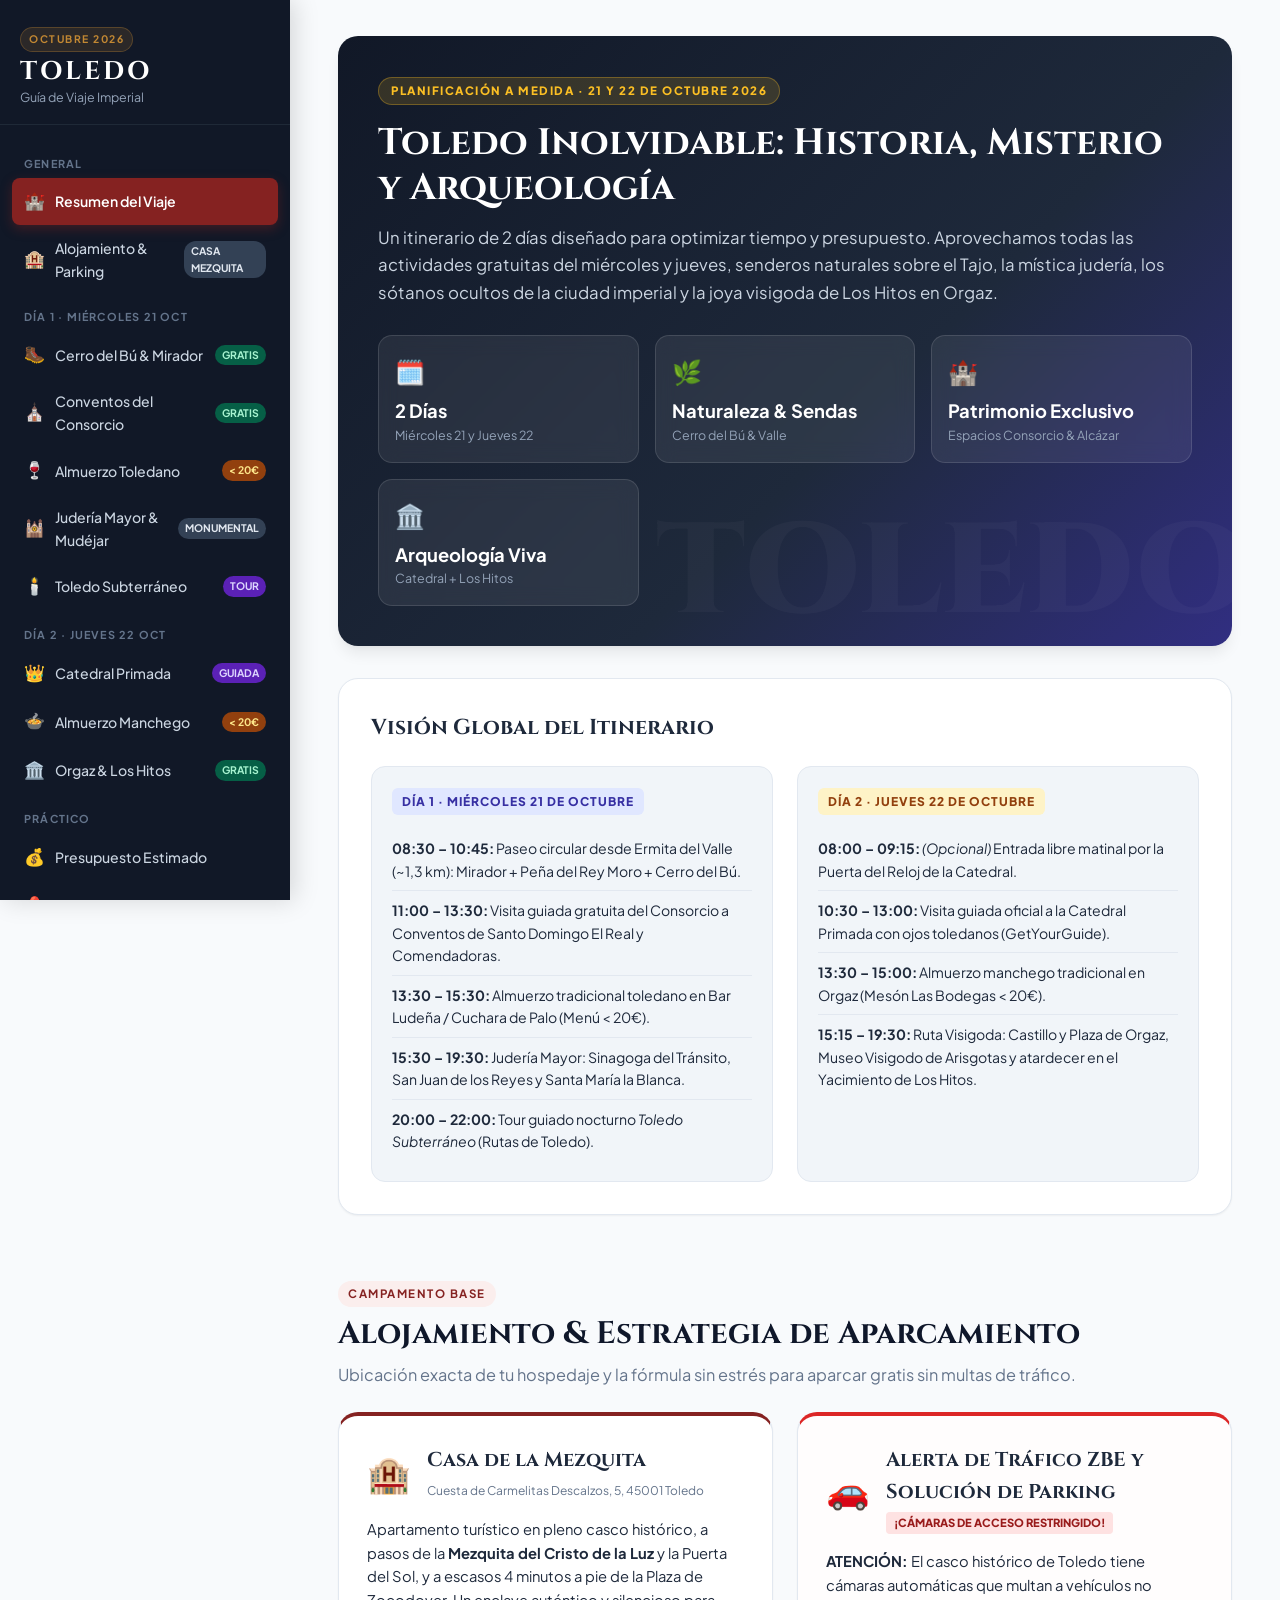
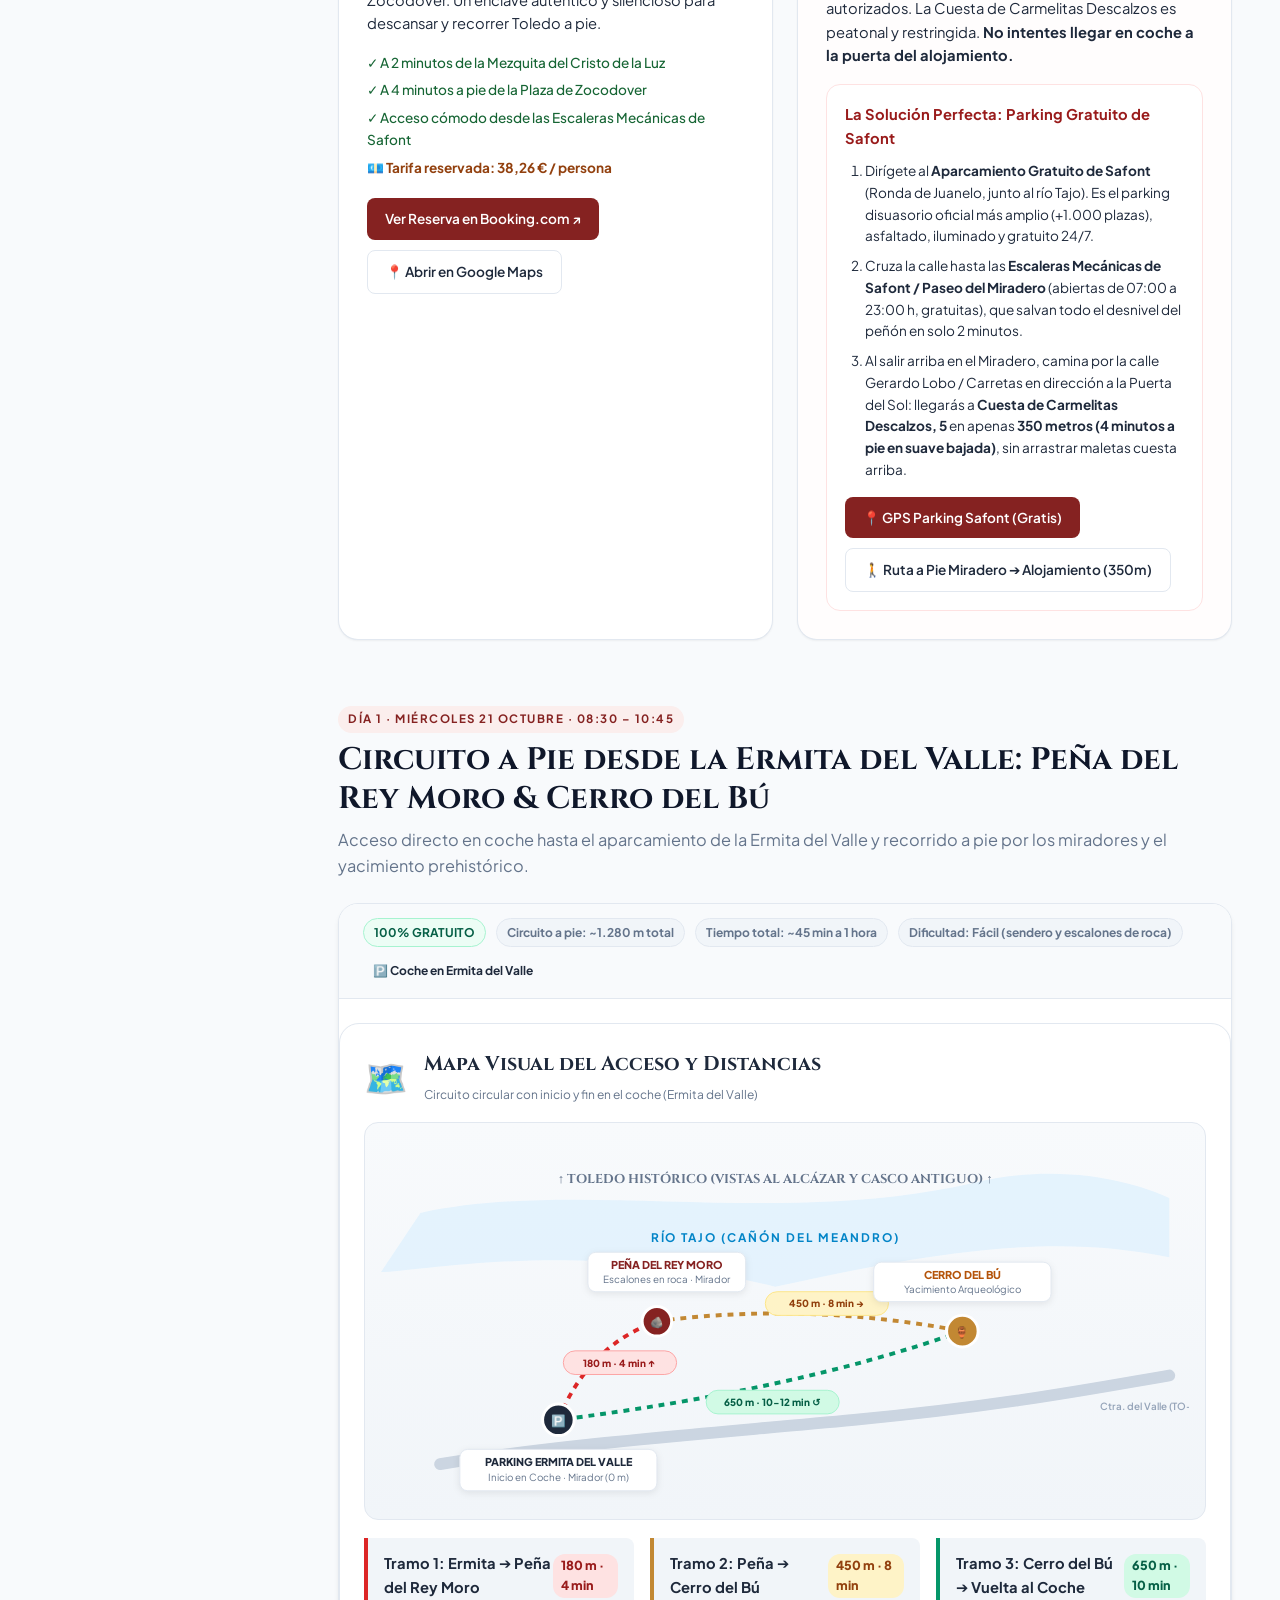
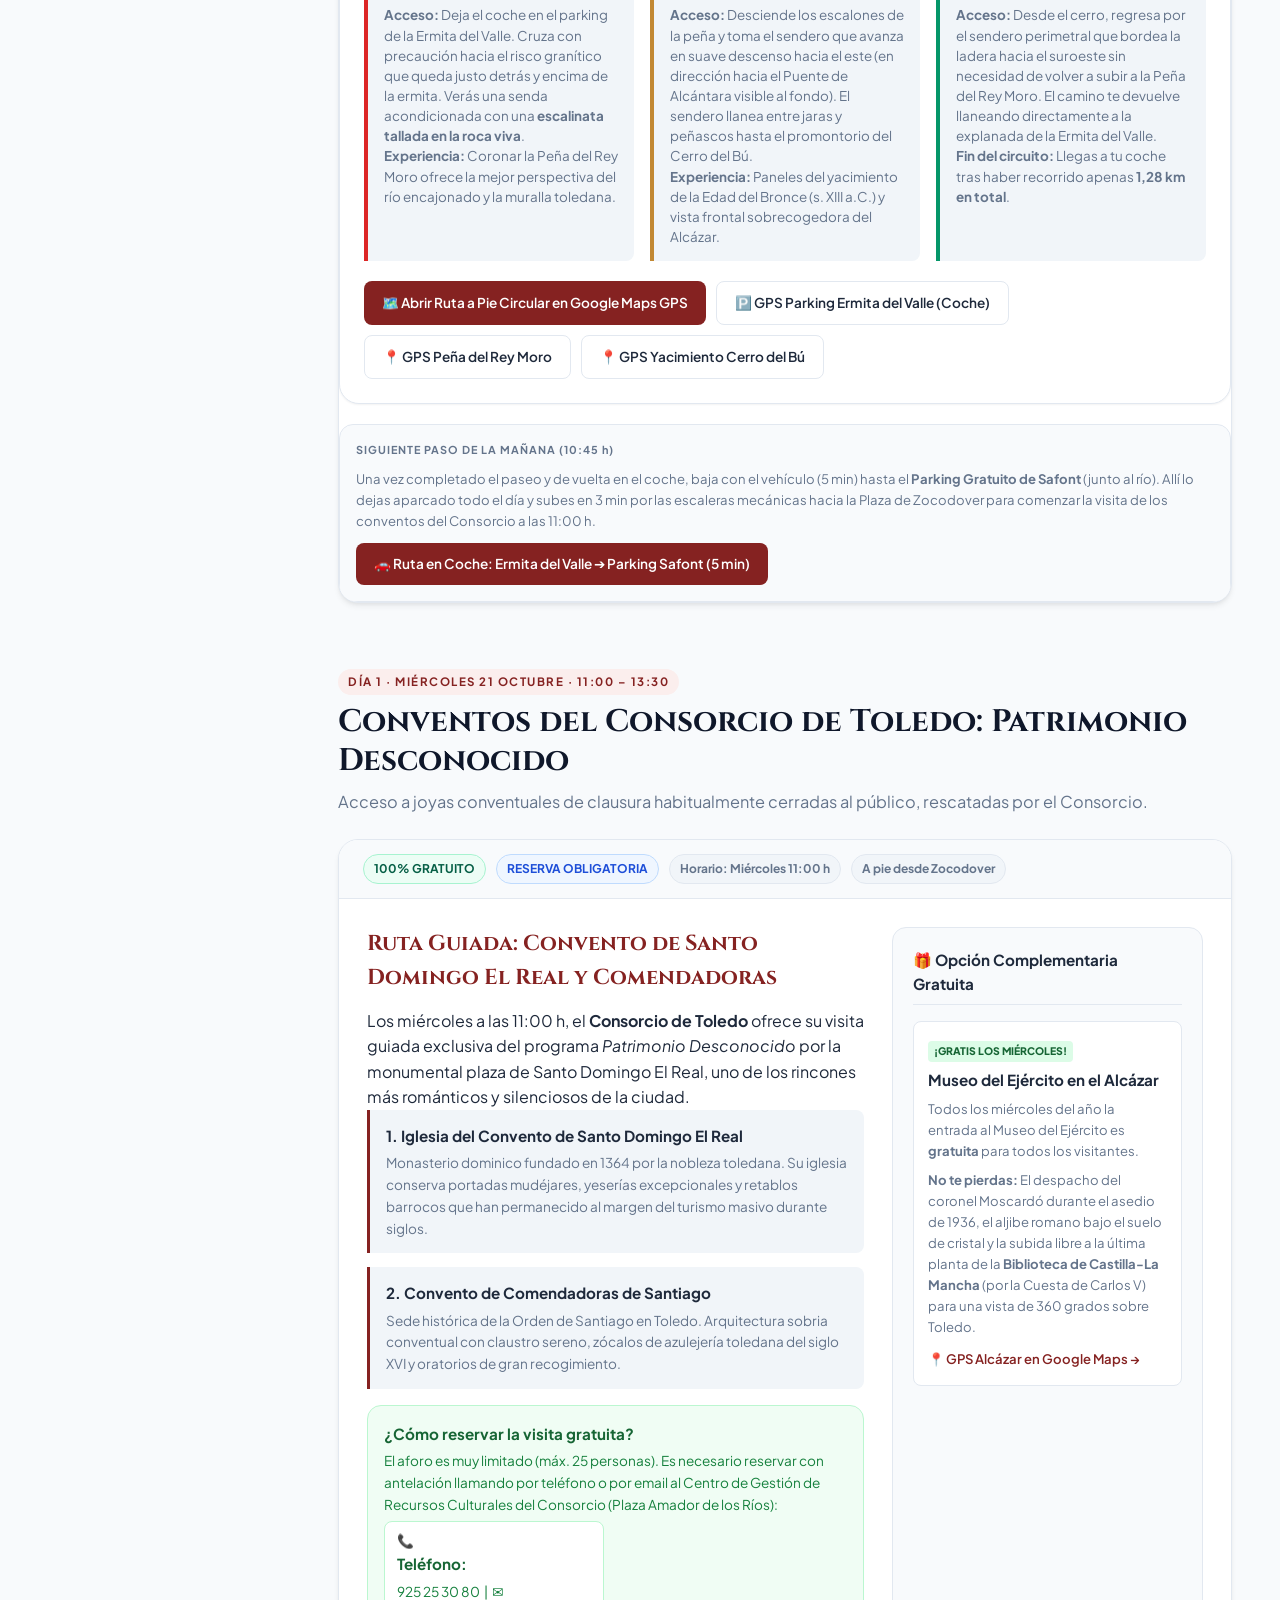
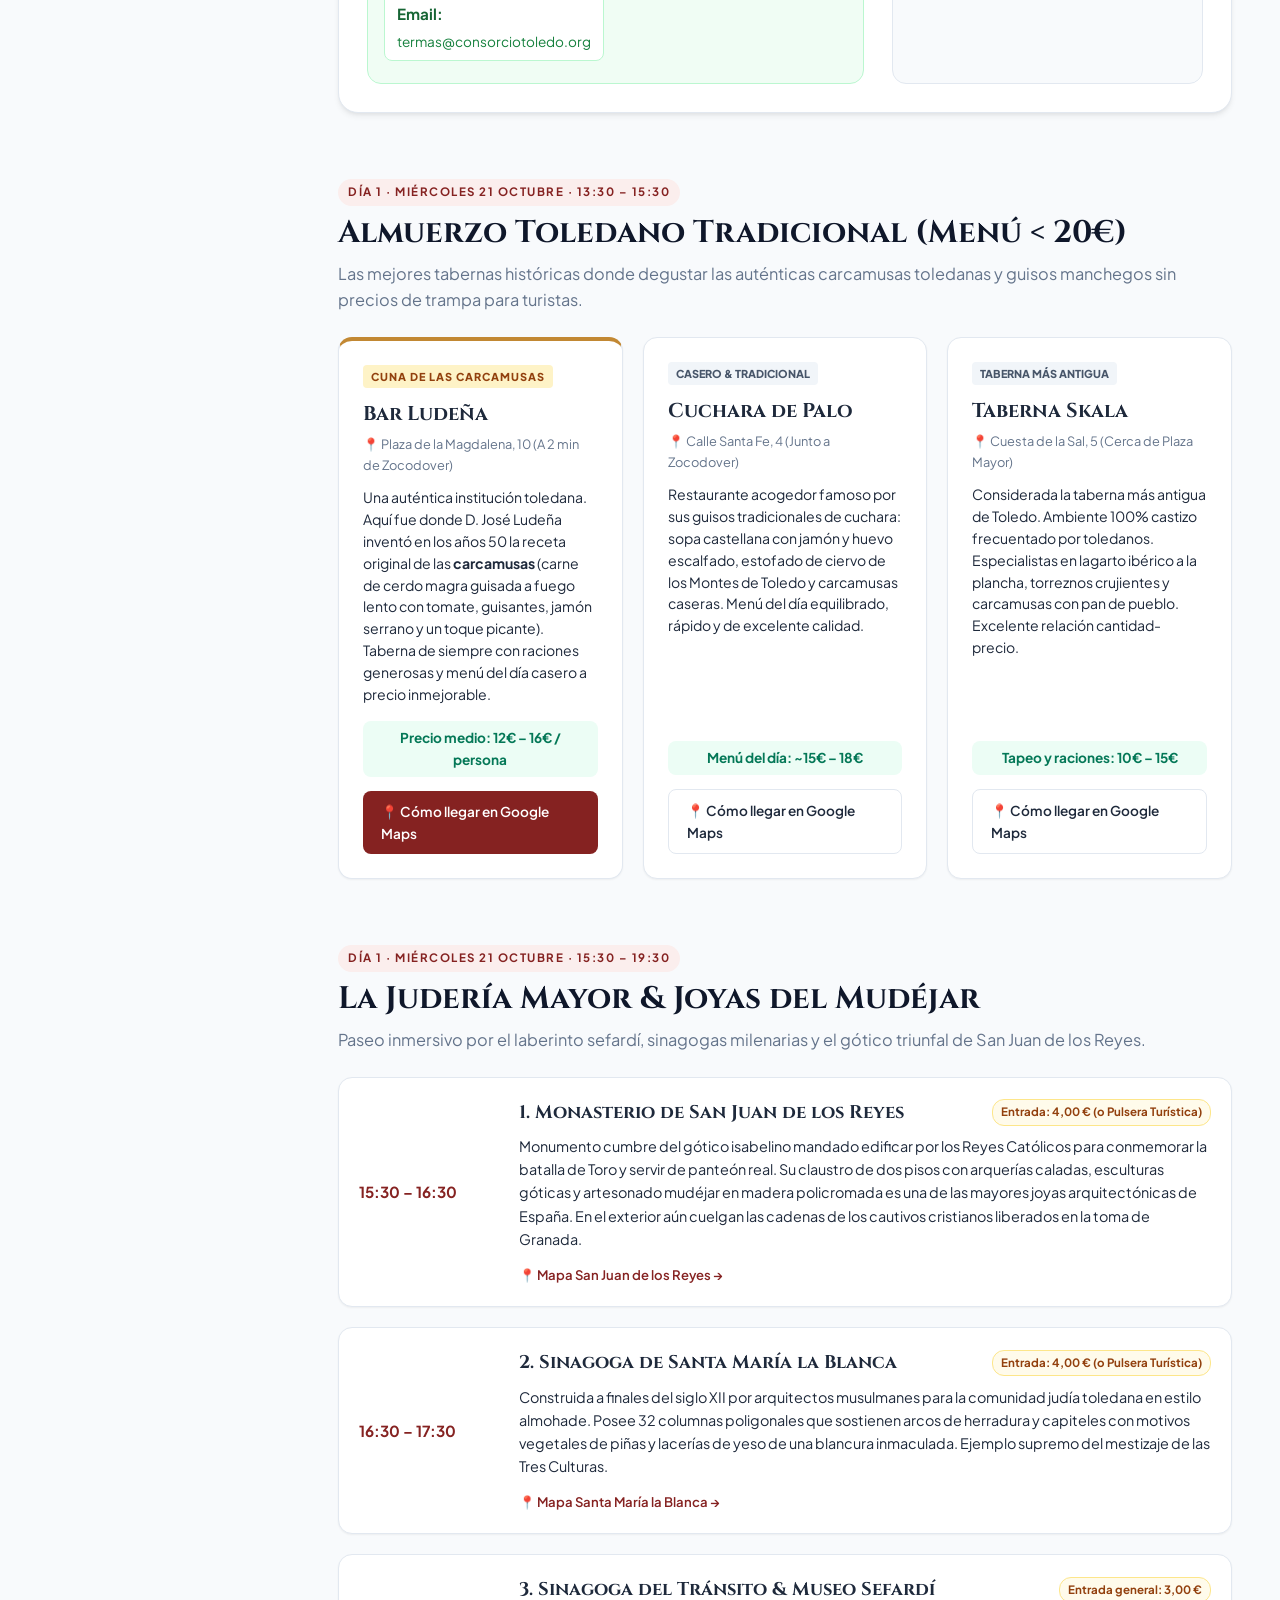
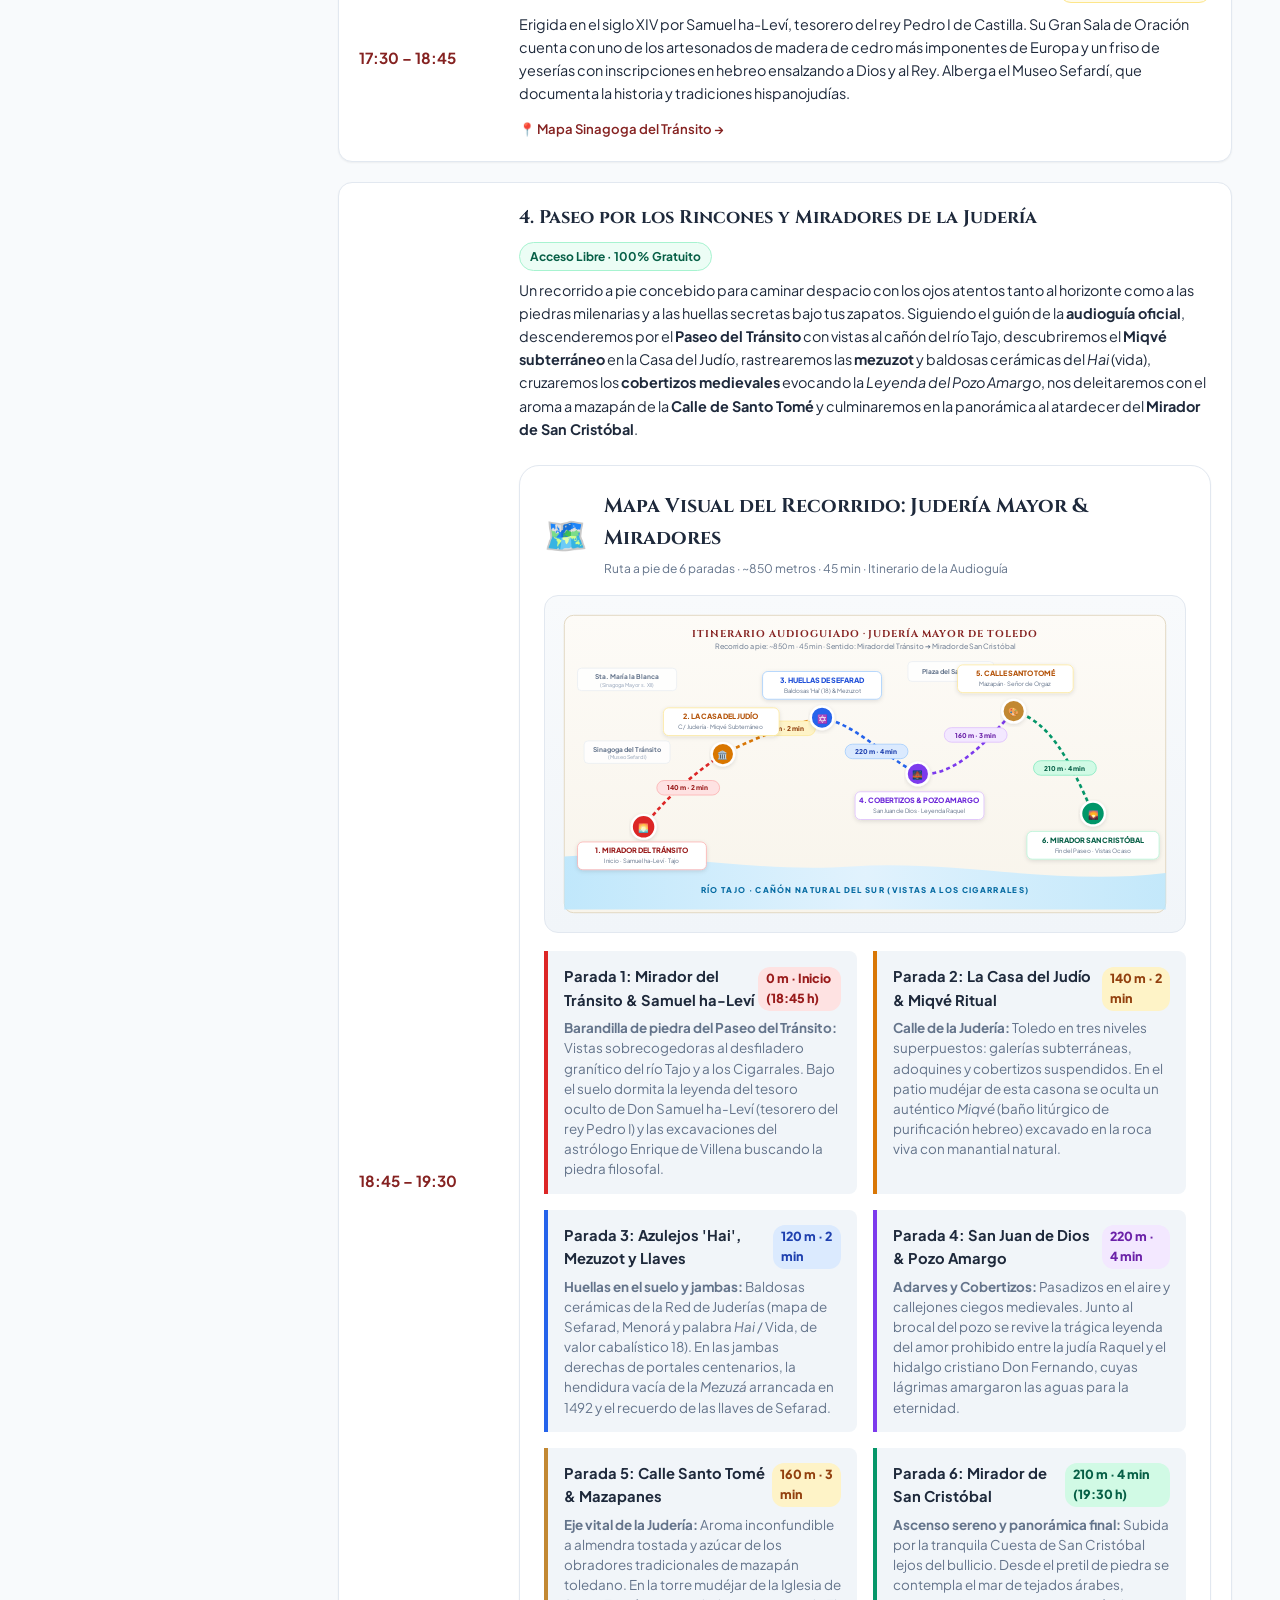
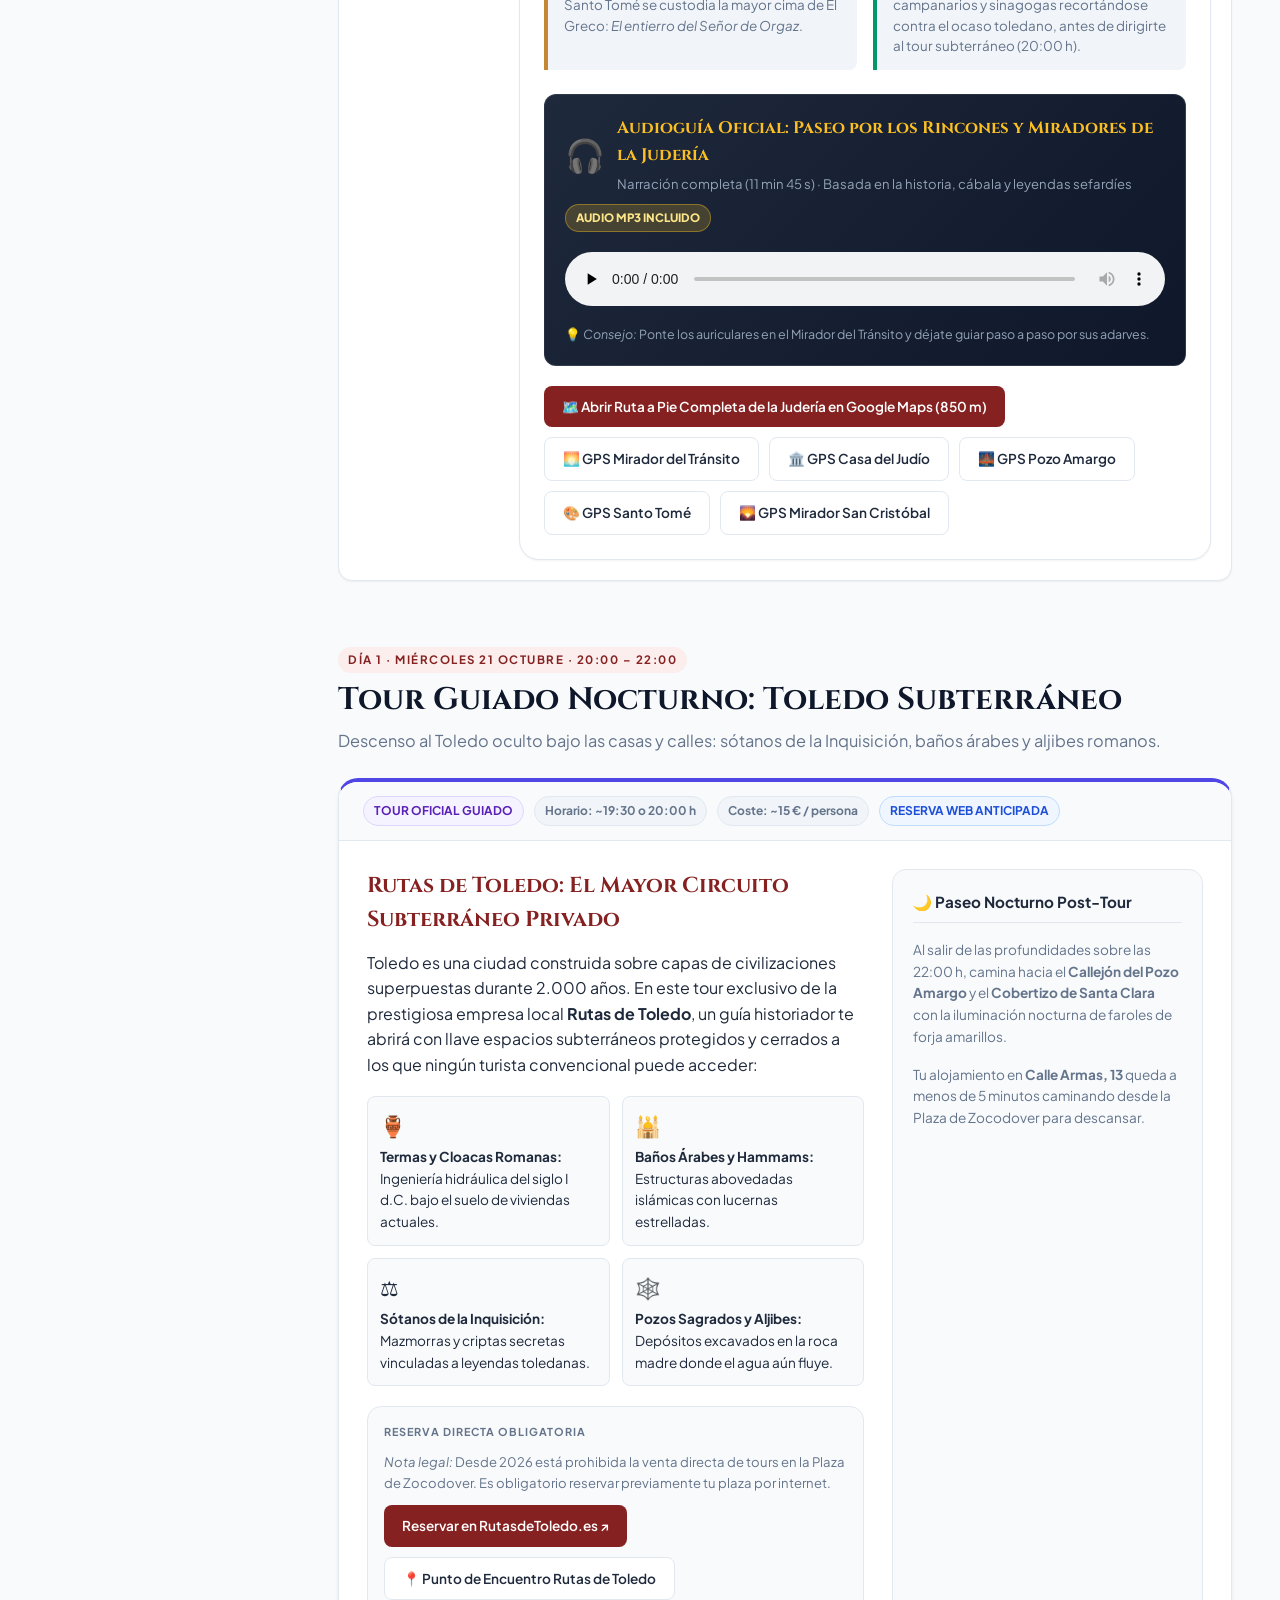
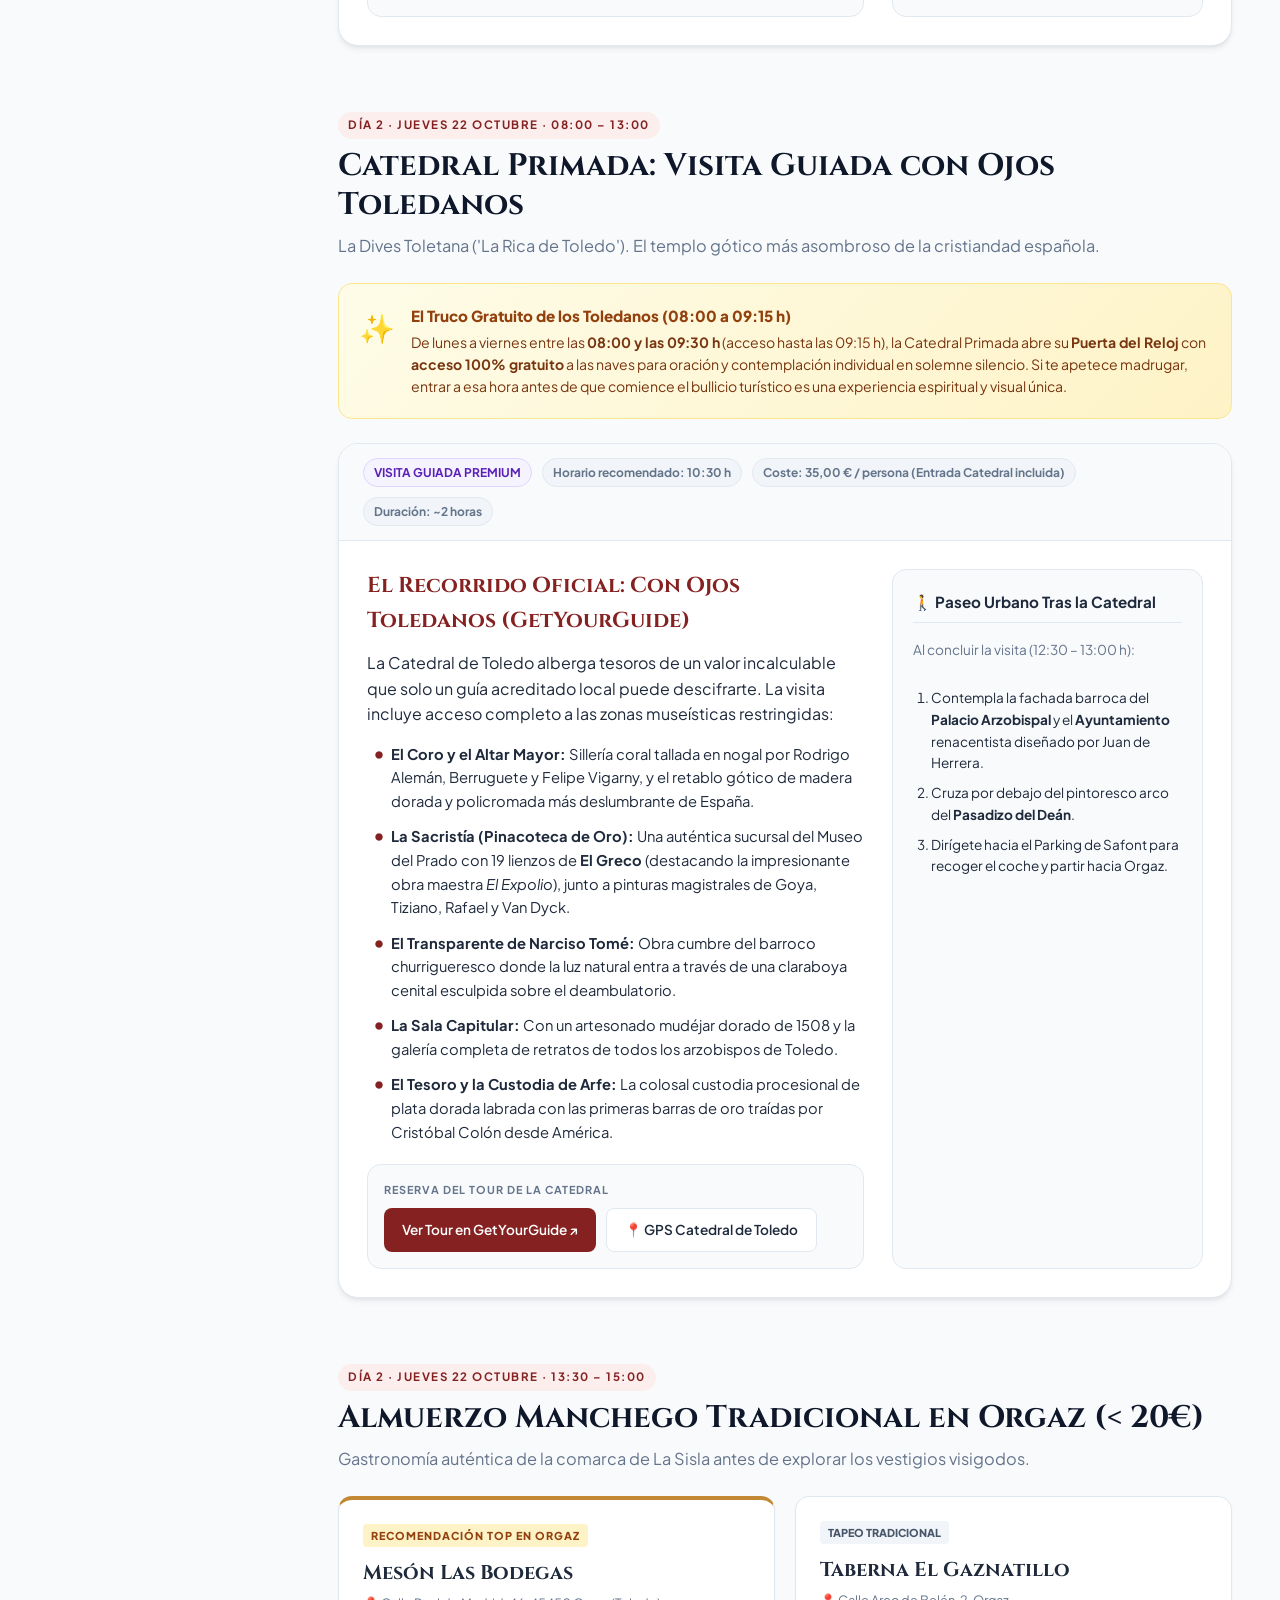
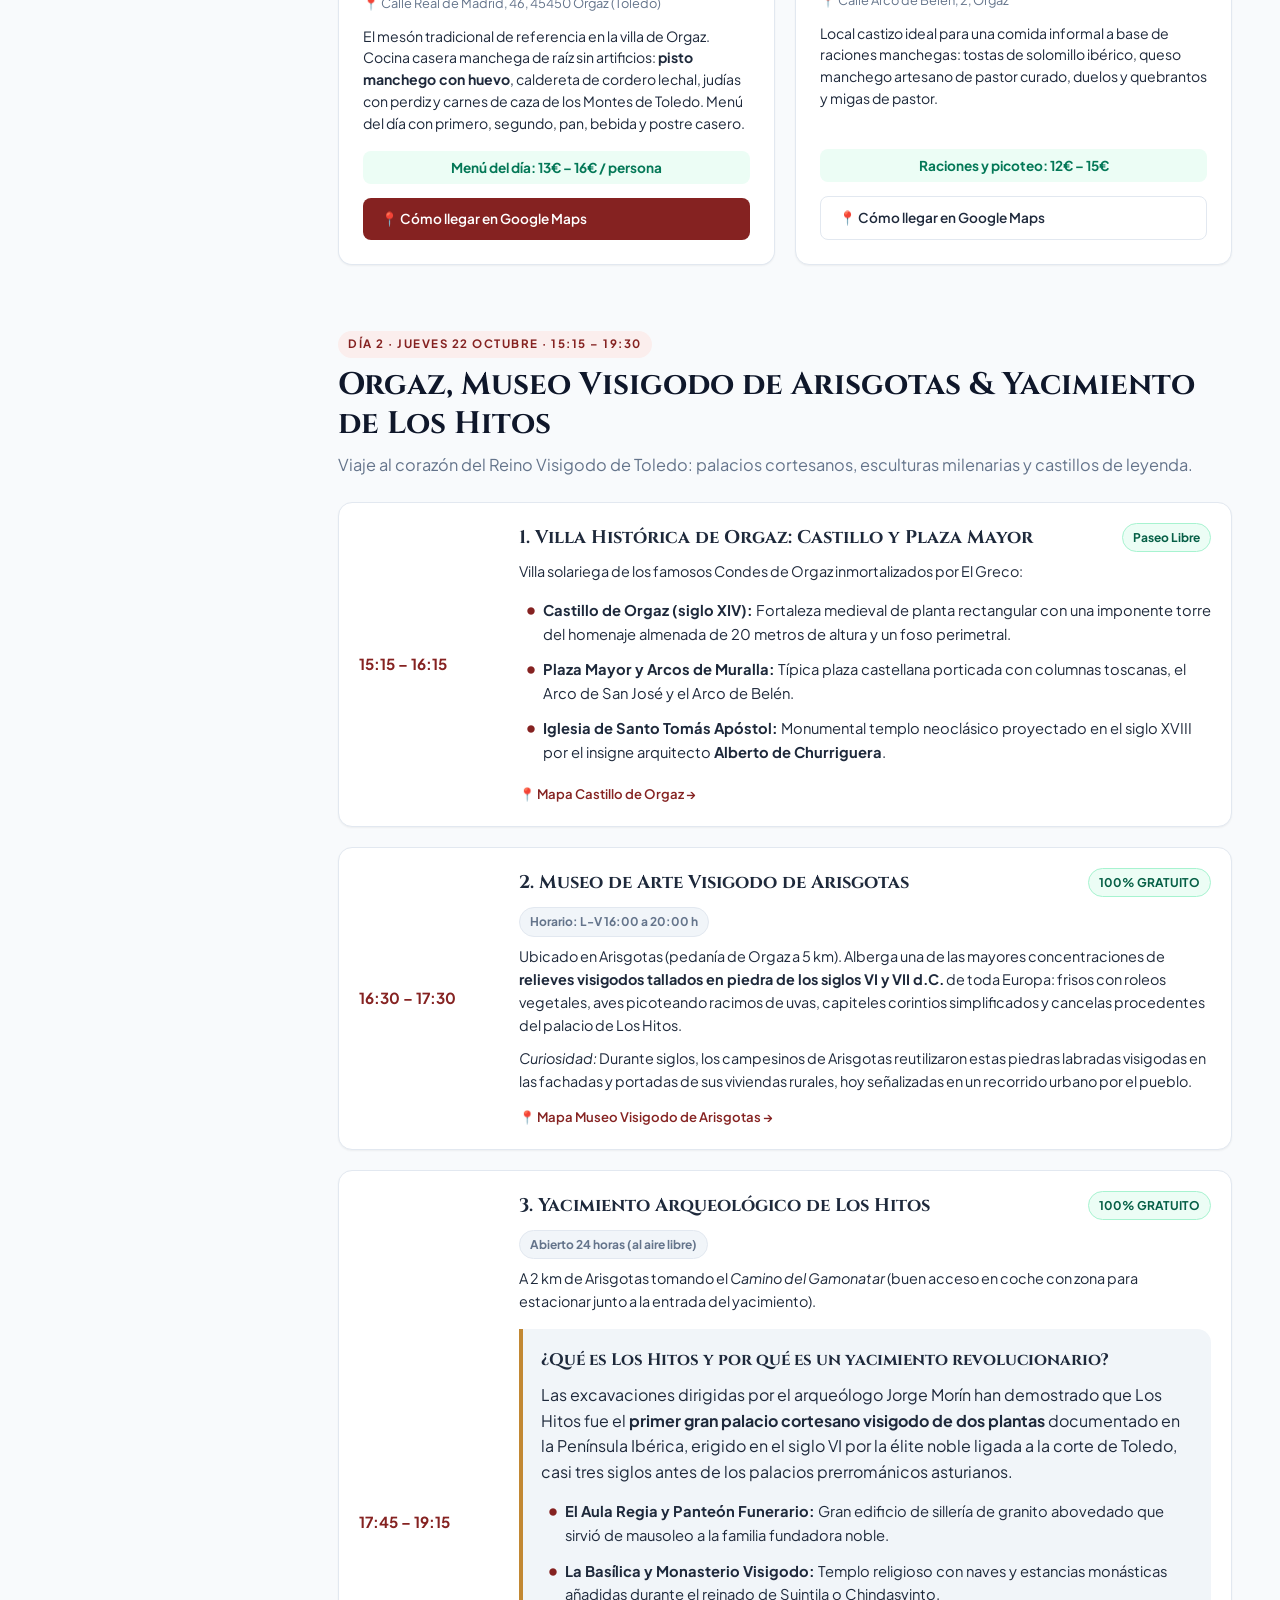
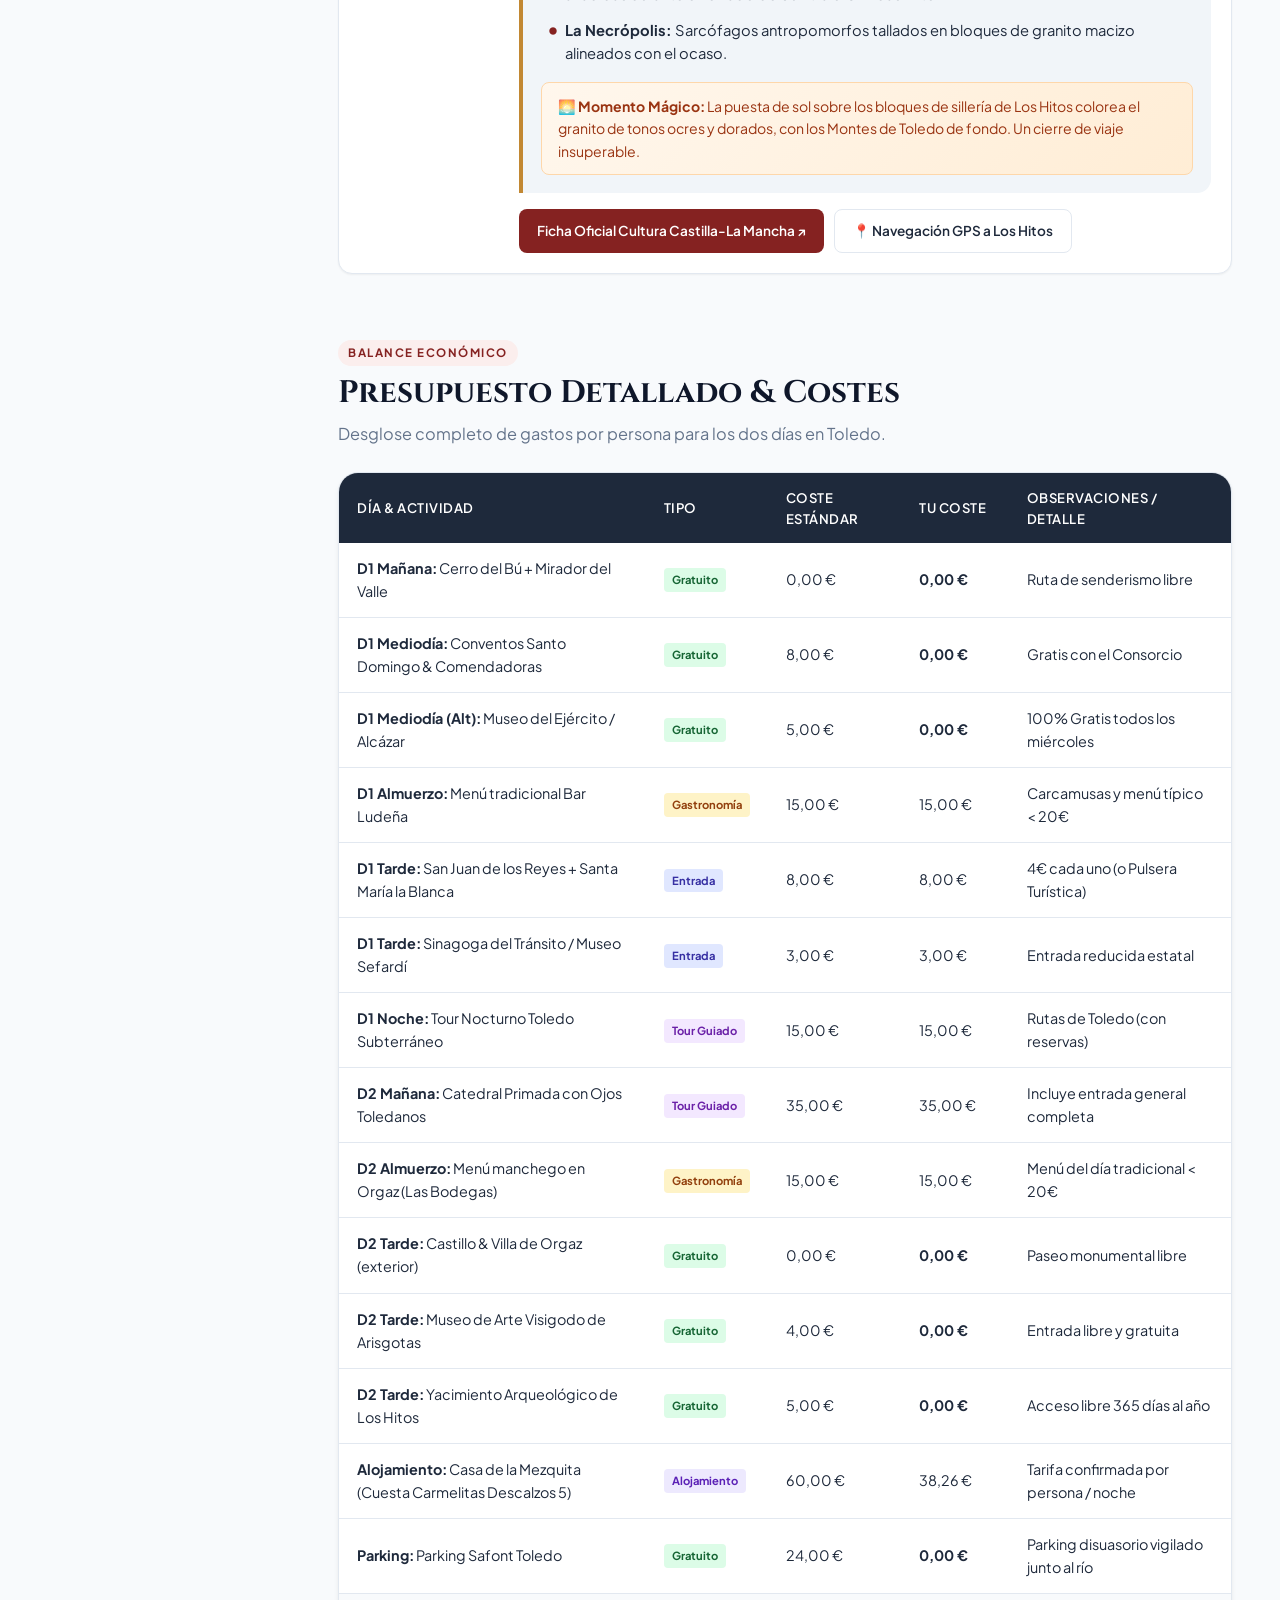
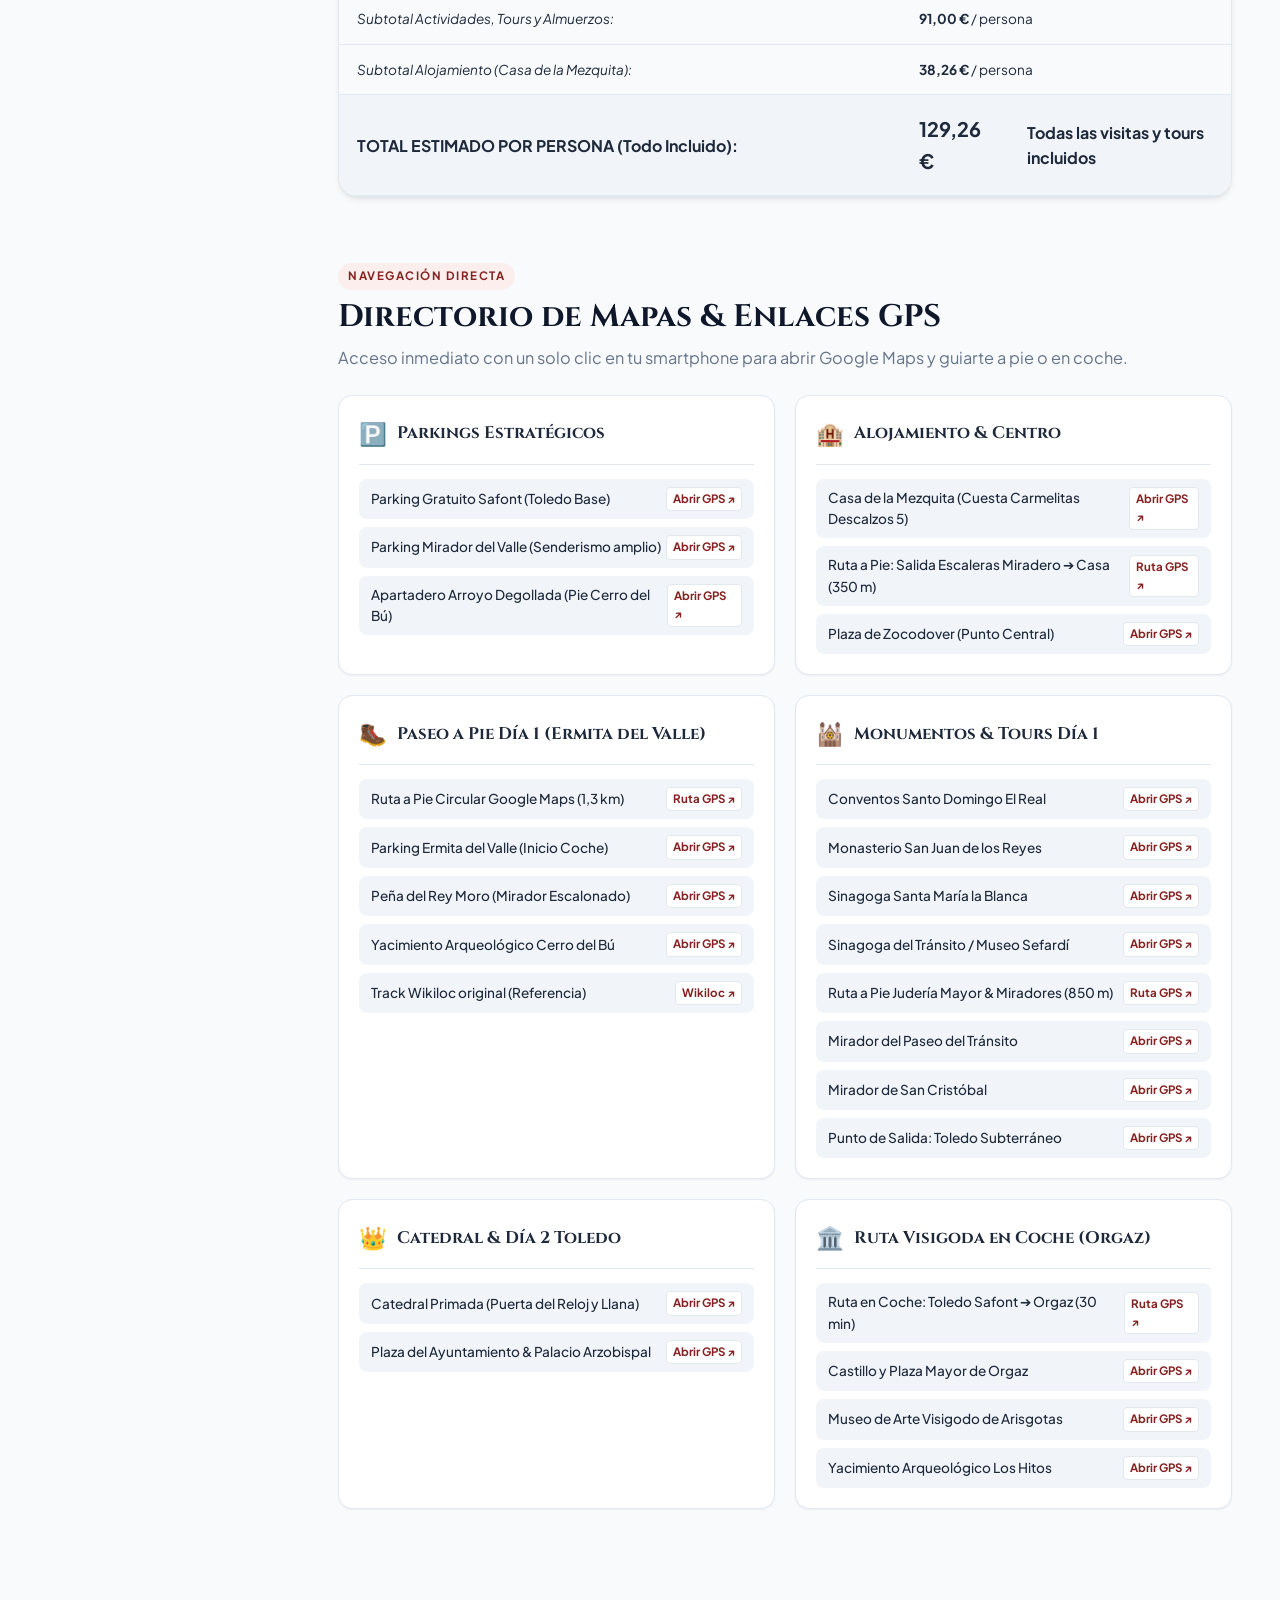
==== commit f433bd64: "Añadir audioguías y mapa del recorrido por los rincones y miradores de la Judería" ====
--- a/html/visita-1/index.html
+++ b/html/visita-1/index.html
@@ -548,11 +548,233 @@
               <div class="step-content">
                 <div class="step-header">
                   <h3 class="step-title">4. Paseo por los Rincones y Miradores de la Judería</h3>
-                  <span class="meta-pill free">Acceso Libre</span>
+                  <span class="meta-pill free">Acceso Libre · 100% Gratuito</span>
                 </div>
                 <p class="step-text">
-                  Descenso pausado por el <strong>Paseo del Tránsito</strong> con vistas al cañón del Tajo, cruce por la <strong>Calle de Santo Tomé</strong>, la <strong>Plaza del Salvador</strong> y el <strong>Mirador de San Cristóbal</strong>. Descubre en el suelo las pequeñas baldosas de cerámica sefardí con el símbolo del 'Hai' (vida) y la menorá grabadas en el pavimento.
+                  Un recorrido a pie concebido para caminar despacio con los ojos atentos tanto al horizonte como a las piedras milenarias y a las huellas secretas bajo tus zapatos. Siguiendo el guión de la <strong>audioguía oficial</strong>, descenderemos por el <strong>Paseo del Tránsito</strong> con vistas al cañón del río Tajo, descubriremos el <strong>Miqvé subterráneo</strong> en la Casa del Judío, rastrearemos las <strong>mezuzot</strong> y baldosas cerámicas del <em>Hai</em> (vida), cruzaremos los <strong>cobertizos medievales</strong> evocando la <em>Leyenda del Pozo Amargo</em>, nos deleitaremos con el aroma a mazapán de la <strong>Calle de Santo Tomé</strong> y culminaremos en la panorámica al atardecer del <strong>Mirador de San Cristóbal</strong>.
                 </p>
+
+                <!-- MAPA TOPOLÓGICO VISUAL DEL RECORRIDO DE LA JUDERÍA -->
+                <div class="trail-topo-card juderia-map-card" style="margin-top: 24px;">
+                  <div class="card-icon-header">
+                    <span class="card-big-icon">🗺️</span>
+                    <div>
+                      <h3 class="box-title">Mapa Visual del Recorrido: Judería Mayor & Miradores</h3>
+                      <span class="location-pill">Ruta a pie de 6 paradas · ~850 metros · 45 min · Itinerario de la Audioguía</span>
+                    </div>
+                  </div>
+
+                  <!-- Gráfico SVG vectorial representativo del paseo -->
+                  <div class="trail-svg-wrapper">
+                    <svg class="trail-topo-svg" viewBox="0 0 920 460" xmlns="http://www.w3.org/2000/svg">
+                      <defs>
+                        <linearGradient id="gradTajo" x1="0%" y1="0%" x2="100%" y2="0%">
+                          <stop offset="0%" stop-color="#bae6fd" stop-opacity="0.9"/>
+                          <stop offset="50%" stop-color="#e0f2fe" stop-opacity="0.95"/>
+                          <stop offset="100%" stop-color="#bae6fd" stop-opacity="0.85"/>
+                        </linearGradient>
+                        <linearGradient id="gradParchment" x1="0%" y1="0%" x2="0%" y2="100%">
+                          <stop offset="0%" stop-color="#fdfbf7"/>
+                          <stop offset="100%" stop-color="#f8f4eb"/>
+                        </linearGradient>
+                        <filter id="shadowBox" x="-10%" y="-10%" width="125%" height="130%">
+                          <feDropShadow dx="0" dy="2" stdDeviation="3" flood-opacity="0.12"/>
+                        </filter>
+                      </defs>
+
+                      <!-- Marco y fondo de pergamino toledano -->
+                      <rect x="5" y="5" width="910" height="450" rx="14" fill="url(#gradParchment)" stroke="#e2d8c3" stroke-width="1.5"/>
+
+                      <!-- Cañón del Río Tajo al sur / suroeste -->
+                      <path d="M 5,370 C 140,360 280,395 440,385 C 600,375 750,415 915,395 L 915,450 L 5,450 Z" fill="url(#gradTajo)"/>
+                      <text x="460" y="425" fill="#0369a1" font-family="'Plus Jakarta Sans', sans-serif" font-size="12" font-weight="800" text-anchor="middle" letter-spacing="2">RÍO TAJO · CAÑÓN NATURAL DEL SUR (VISTAS A LOS CIGARRALES)</text>
+
+                      <!-- Títulos cartográficos y referencias de contexto -->
+                      <text x="460" y="38" fill="#852221" font-family="'Cinzel', serif" font-size="15" font-weight="700" text-anchor="middle" letter-spacing="1.5">ITINERARIO AUDIOGUIADO · JUDERÍA MAYOR DE TOLEDO</text>
+                      <text x="460" y="56" fill="#64748b" font-family="'Plus Jakarta Sans', sans-serif" font-size="11" text-anchor="middle">Recorrido a pie: ~850 m · 45 min · Sentido: Mirador del Tránsito ➔ Mirador de San Cristóbal</text>
+
+                      <!-- Monumentos cercanos de referencia (contexto tenue) -->
+                      <rect x="35" y="195" width="130" height="34" rx="6" fill="#ffffff" stroke="#e2e8f0" opacity="0.85"/>
+                      <text x="100" y="212" fill="#64748b" font-family="'Plus Jakarta Sans', sans-serif" font-size="10" font-weight="700" text-anchor="middle">Sinagoga del Tránsito</text>
+                      <text x="100" y="223" fill="#94a3b8" font-family="'Plus Jakarta Sans', sans-serif" font-size="8" text-anchor="middle">(Museo Sefardí)</text>
+
+                      <rect x="25" y="85" width="150" height="34" rx="6" fill="#ffffff" stroke="#e2e8f0" opacity="0.85"/>
+                      <text x="100" y="102" fill="#64748b" font-family="'Plus Jakarta Sans', sans-serif" font-size="10" font-weight="700" text-anchor="middle">Sta. María la Blanca</text>
+                      <text x="100" y="113" fill="#94a3b8" font-family="'Plus Jakarta Sans', sans-serif" font-size="8" text-anchor="middle">(Sinagoga Mayor s. XII)</text>
+
+                      <rect x="525" y="75" width="130" height="30" rx="6" fill="#ffffff" stroke="#e2e8f0" opacity="0.85"/>
+                      <text x="590" y="94" fill="#64748b" font-family="'Plus Jakarta Sans', sans-serif" font-size="10" font-weight="700" text-anchor="middle">Plaza del Salvador</text>
+
+                      <!-- TRAZADO DE LOS TRAMOS DEL PASEO (Líneas discontinuas en curva) -->
+                      <!-- Tramo 1: Mirador Tránsito -> Casa del Judío -->
+                      <path d="M 125,325 C 160,280 200,245 245,215" stroke="#dc2626" stroke-width="4" stroke-dasharray="6,5" fill="none"/>
+                      <rect x="145" y="255" width="95" height="22" rx="11" fill="#fee2e2" stroke="#fca5a5"/>
+                      <text x="192" y="270" fill="#991b1b" font-family="'Plus Jakarta Sans', sans-serif" font-size="10" font-weight="800" text-anchor="middle">140 m · 2 min</text>
+
+                      <!-- Tramo 2: Casa del Judío -> Huellas Sefarad & Mezuzot -->
+                      <path d="M 245,215 C 295,190 345,170 395,160" stroke="#d97706" stroke-width="4" stroke-dasharray="6,5" fill="none"/>
+                      <rect x="290" y="165" width="95" height="22" rx="11" fill="#fef3c7" stroke="#fde68a"/>
+                      <text x="337" y="180" fill="#92400e" font-family="'Plus Jakarta Sans', sans-serif" font-size="10" font-weight="800" text-anchor="middle">120 m · 2 min</text>
+
+                      <!-- Tramo 3: Huellas Sefarad -> Cobertizos & Pozo Amargo -->
+                      <path d="M 395,160 C 445,170 485,215 540,245" stroke="#2563eb" stroke-width="4" stroke-dasharray="6,5" fill="none"/>
+                      <rect x="430" y="200" width="95" height="22" rx="11" fill="#dbeafe" stroke="#93c5fd"/>
+                      <text x="477" y="215" fill="#1e40af" font-family="'Plus Jakarta Sans', sans-serif" font-size="10" font-weight="800" text-anchor="middle">220 m · 4 min</text>
+
+                      <!-- Tramo 4: Cobertizos & Pozo Amargo -> Calle Santo Tomé -->
+                      <path d="M 540,245 C 595,250 640,200 685,150" stroke="#7c3aed" stroke-width="4" stroke-dasharray="6,5" fill="none"/>
+                      <rect x="580" y="175" width="95" height="22" rx="11" fill="#f3e8ff" stroke="#d8b4fe"/>
+                      <text x="627" y="190" fill="#6b21a8" font-family="'Plus Jakarta Sans', sans-serif" font-size="10" font-weight="800" text-anchor="middle">160 m · 3 min</text>
+
+                      <!-- Tramo 5: Calle Santo Tomé -> Mirador San Cristóbal -->
+                      <path d="M 685,150 C 740,165 770,225 805,305" stroke="#059669" stroke-width="4" stroke-dasharray="6,5" fill="none"/>
+                      <rect x="715" y="225" width="95" height="22" rx="11" fill="#d1fae5" stroke="#6ee7b7"/>
+                      <text x="762" y="240" fill="#065f46" font-family="'Plus Jakarta Sans', sans-serif" font-size="10" font-weight="800" text-anchor="middle">210 m · 4 min</text>
+
+                      <!-- NODO 1: Mirador del Tránsito -->
+                      <circle cx="125" cy="325" r="18" fill="#dc2626" stroke="#ffffff" stroke-width="3.5" filter="url(#shadowBox)"/>
+                      <text x="125" y="331" fill="#ffffff" font-family="'Plus Jakarta Sans', sans-serif" font-size="13" font-weight="800" text-anchor="middle">🌅</text>
+                      <rect x="25" y="348" width="195" height="42" rx="8" fill="#ffffff" stroke="#fca5a5" filter="url(#shadowBox)"/>
+                      <text x="122" y="365" fill="#991b1b" font-family="'Plus Jakarta Sans', sans-serif" font-size="11" font-weight="800" text-anchor="middle">1. MIRADOR DEL TRÁNSITO</text>
+                      <text x="122" y="380" fill="#64748b" font-family="'Plus Jakarta Sans', sans-serif" font-size="9" text-anchor="middle">Inicio · Samuel ha-Leví · Tajo</text>
+
+                      <!-- NODO 2: Casa del Judío -->
+                      <circle cx="245" cy="215" r="17" fill="#d97706" stroke="#ffffff" stroke-width="3.5" filter="url(#shadowBox)"/>
+                      <text x="245" y="221" fill="#ffffff" font-family="'Plus Jakarta Sans', sans-serif" font-size="13" font-weight="800" text-anchor="middle">🏛️</text>
+                      <rect x="155" y="145" width="175" height="42" rx="8" fill="#ffffff" stroke="#fde68a" filter="url(#shadowBox)"/>
+                      <text x="242" y="162" fill="#b45309" font-family="'Plus Jakarta Sans', sans-serif" font-size="11" font-weight="800" text-anchor="middle">2. LA CASA DEL JUDÍO</text>
+                      <text x="242" y="177" fill="#64748b" font-family="'Plus Jakarta Sans', sans-serif" font-size="9" text-anchor="middle">C/ Judería · Miqvé Subterráneo</text>
+
+                      <!-- NODO 3: Huellas de Sefarad & Mezuzot -->
+                      <circle cx="395" cy="160" r="17" fill="#2563eb" stroke="#ffffff" stroke-width="3.5" filter="url(#shadowBox)"/>
+                      <text x="395" y="166" fill="#ffffff" font-family="'Plus Jakarta Sans', sans-serif" font-size="13" font-weight="800" text-anchor="middle">✡️</text>
+                      <rect x="305" y="90" width="180" height="42" rx="8" fill="#ffffff" stroke="#93c5fd" filter="url(#shadowBox)"/>
+                      <text x="395" y="107" fill="#1d4ed8" font-family="'Plus Jakarta Sans', sans-serif" font-size="11" font-weight="800" text-anchor="middle">3. HUELLAS DE SEFARAD</text>
+                      <text x="395" y="122" fill="#64748b" font-family="'Plus Jakarta Sans', sans-serif" font-size="9" text-anchor="middle">Baldosas 'Hai' (18) & Mezuzot</text>
+
+                      <!-- NODO 4: Cobertizos & Pozo Amargo -->
+                      <circle cx="540" cy="245" r="17" fill="#7c3aed" stroke="#ffffff" stroke-width="3.5" filter="url(#shadowBox)"/>
+                      <text x="540" y="251" fill="#ffffff" font-family="'Plus Jakarta Sans', sans-serif" font-size="13" font-weight="800" text-anchor="middle">🌉</text>
+                      <rect x="445" y="272" width="195" height="42" rx="8" fill="#ffffff" stroke="#d8b4fe" filter="url(#shadowBox)"/>
+                      <text x="542" y="289" fill="#6d28d9" font-family="'Plus Jakarta Sans', sans-serif" font-size="11" font-weight="800" text-anchor="middle">4. COBERTIZOS & POZO AMARGO</text>
+                      <text x="542" y="304" fill="#64748b" font-family="'Plus Jakarta Sans', sans-serif" font-size="9" text-anchor="middle">San Juan de Dios · Leyenda Raquel</text>
+
+                      <!-- NODO 5: Calle Santo Tomé -->
+                      <circle cx="685" cy="150" r="17" fill="#c28833" stroke="#ffffff" stroke-width="3.5" filter="url(#shadowBox)"/>
+                      <text x="685" y="156" fill="#ffffff" font-family="'Plus Jakarta Sans', sans-serif" font-size="13" font-weight="800" text-anchor="middle">🎨</text>
+                      <rect x="600" y="80" width="175" height="42" rx="8" fill="#ffffff" stroke="#fde68a" filter="url(#shadowBox)"/>
+                      <text x="687" y="97" fill="#b45309" font-family="'Plus Jakarta Sans', sans-serif" font-size="11" font-weight="800" text-anchor="middle">5. CALLE SANTO TOMÉ</text>
+                      <text x="687" y="112" fill="#64748b" font-family="'Plus Jakarta Sans', sans-serif" font-size="9" text-anchor="middle">Mazapán · Señor de Orgaz</text>
+
+                      <!-- NODO 6: Mirador de San Cristóbal -->
+                      <circle cx="805" cy="305" r="18" fill="#059669" stroke="#ffffff" stroke-width="3.5" filter="url(#shadowBox)"/>
+                      <text x="805" y="311" fill="#ffffff" font-family="'Plus Jakarta Sans', sans-serif" font-size="13" font-weight="800" text-anchor="middle">🌄</text>
+                      <rect x="705" y="332" width="200" height="42" rx="8" fill="#ffffff" stroke="#a7f3d0" filter="url(#shadowBox)"/>
+                      <text x="805" y="349" fill="#065f46" font-family="'Plus Jakarta Sans', sans-serif" font-size="11" font-weight="800" text-anchor="middle">6. MIRADOR SAN CRISTÓBAL</text>
+                      <text x="805" y="364" fill="#64748b" font-family="'Plus Jakarta Sans', sans-serif" font-size="9" text-anchor="middle">Fin del Paseo · Vistas Ocaso</text>
+                    </svg>
+                  </div>
+
+                  <!-- DESGLOSE DETALLADO DE LAS 6 PARADAS DE LA AUDIOGUÍA -->
+                  <div class="trail-legs-grid">
+
+                    <div class="trail-leg-item" style="border-left-color: #dc2626;">
+                      <div class="trail-leg-header">
+                        <span class="trail-leg-title">Parada 1: Mirador del Tránsito & Samuel ha-Leví</span>
+                        <span class="trail-leg-dist" style="background:#fee2e2; color:#991b1b;">0 m · Inicio (18:45 h)</span>
+                      </div>
+                      <p class="trail-leg-desc">
+                        <strong>Barandilla de piedra del Paseo del Tránsito:</strong> Vistas sobrecogedoras al desfiladero granítico del río Tajo y a los Cigarrales. Bajo el suelo dormita la leyenda del tesoro oculto de Don Samuel ha-Leví (tesorero del rey Pedro I) y las excavaciones del astrólogo Enrique de Villena buscando la piedra filosofal.
+                      </p>
+                    </div>
+
+                    <div class="trail-leg-item" style="border-left-color: #d97706;">
+                      <div class="trail-leg-header">
+                        <span class="trail-leg-title">Parada 2: La Casa del Judío & Miqvé Ritual</span>
+                        <span class="trail-leg-dist" style="background:#fef3c7; color:#92400e;">140 m · 2 min</span>
+                      </div>
+                      <p class="trail-leg-desc">
+                        <strong>Calle de la Judería:</strong> Toledo en tres niveles superpuestos: galerías subterráneas, adoquines y cobertizos suspendidos. En el patio mudéjar de esta casona se oculta un auténtico <em>Miqvé</em> (baño litúrgico de purificación hebreo) excavado en la roca viva con manantial natural.
+                      </p>
+                    </div>
+
+                    <div class="trail-leg-item" style="border-left-color: #2563eb;">
+                      <div class="trail-leg-header">
+                        <span class="trail-leg-title">Parada 3: Azulejos 'Hai', Mezuzot y Llaves</span>
+                        <span class="trail-leg-dist" style="background:#dbeafe; color:#1e40af;">120 m · 2 min</span>
+                      </div>
+                      <p class="trail-leg-desc">
+                        <strong>Huellas en el suelo y jambas:</strong> Baldosas cerámicas de la Red de Juderías (mapa de Sefarad, Menorá y palabra <em>Hai</em> / Vida, de valor cabalístico 18). En las jambas derechas de portales centenarios, la hendidura vacía de la <em>Mezuzá</em> arrancada en 1492 y el recuerdo de las llaves de Sefarad.
+                      </p>
+                    </div>
+
+                    <div class="trail-leg-item" style="border-left-color: #7c3aed;">
+                      <div class="trail-leg-header">
+                        <span class="trail-leg-title">Parada 4: San Juan de Dios & Pozo Amargo</span>
+                        <span class="trail-leg-dist" style="background:#f3e8ff; color:#6b21a8;">220 m · 4 min</span>
+                      </div>
+                      <p class="trail-leg-desc">
+                        <strong>Adarves y Cobertizos:</strong> Pasadizos en el aire y callejones ciegos medievales. Junto al brocal del pozo se revive la trágica leyenda del amor prohibido entre la judía Raquel y el hidalgo cristiano Don Fernando, cuyas lágrimas amargaron las aguas para la eternidad.
+                      </p>
+                    </div>
+
+                    <div class="trail-leg-item" style="border-left-color: #c28833;">
+                      <div class="trail-leg-header">
+                        <span class="trail-leg-title">Parada 5: Calle Santo Tomé & Mazapanes</span>
+                        <span class="trail-leg-dist" style="background:#fef3c7; color:#92400e;">160 m · 3 min</span>
+                      </div>
+                      <p class="trail-leg-desc">
+                        <strong>Eje vital de la Judería:</strong> Aroma inconfundible a almendra tostada y azúcar de los obradores tradicionales de mazapán toledano. En la torre mudéjar de la Iglesia de Santo Tomé se custodia la mayor cima de El Greco: <em>El entierro del Señor de Orgaz</em>.
+                      </p>
+                    </div>
+
+                    <div class="trail-leg-item" style="border-left-color: #059669;">
+                      <div class="trail-leg-header">
+                        <span class="trail-leg-title">Parada 6: Mirador de San Cristóbal</span>
+                        <span class="trail-leg-dist" style="background:#d1fae5; color:#065f46;">210 m · 4 min (19:30 h)</span>
+                      </div>
+                      <p class="trail-leg-desc">
+                        <strong>Ascenso sereno y panorámica final:</strong> Subida por la tranquila Cuesta de San Cristóbal lejos del bullicio. Desde el pretil de piedra se contempla el mar de tejados árabes, campanarios y sinagogas recortándose contra el ocaso toledano, antes de dirigirte al tour subterráneo (20:00 h).
+                      </p>
+                    </div>
+
+                  </div>
+
+                  <!-- REPRODUCTOR DE LA AUDIOGUÍA NARRADA -->
+                  <div class="audioguide-box" style="margin-top: 24px; background: linear-gradient(135deg, #1e293b 0%, #0f172a 100%); border-radius: 12px; padding: 20px; color: #ffffff; border: 1px solid rgba(255,255,255,0.1);">
+                    <div style="display: flex; align-items: center; justify-content: space-between; flex-wrap: wrap; gap: 10px; margin-bottom: 12px;">
+                      <div style="display: flex; align-items: center; gap: 12px;">
+                        <span style="font-size: 2rem;">🎧</span>
+                        <div>
+                          <h4 style="margin: 0; font-family: 'Cinzel', serif; font-size: 1.05rem; color: #fbbf24;">Audioguía Oficial: Paseo por los Rincones y Miradores de la Judería</h4>
+                          <p style="margin: 4px 0 0 0; font-size: 0.82rem; color: #94a3b8;">Narración completa (11 min 45 s) · Basada en la historia, cábala y leyendas sefardíes</p>
+                        </div>
+                      </div>
+                      <span style="background: rgba(251, 191, 36, 0.2); border: 1px solid rgba(251, 191, 36, 0.4); color: #fde68a; font-size: 0.72rem; font-weight: 800; padding: 4px 10px; border-radius: 20px;">AUDIO MP3 INCLUIDO</span>
+                    </div>
+
+                    <audio controls preload="none" style="width: 100%; margin: 8px 0 12px 0; border-radius: 8px;">
+                      <source src="../../audios/mp3/paseo-rincones-miradores-juderia.mp3" type="audio/mpeg">
+                      <source src="audios/mp3/paseo-rincones-miradores-juderia.mp3" type="audio/mpeg">
+                      Tu navegador no soporta el reproductor de audio HTML5.
+                    </audio>
+
+                    <div style="display: flex; justify-content: space-between; align-items: center; flex-wrap: wrap; gap: 8px; font-size: 0.78rem; color: #94a3b8;">
+                      <span>💡 <em>Consejo:</em> Ponte los auriculares en el Mirador del Tránsito y déjate guiar paso a paso por sus adarves.</span>
+                    </div>
+                  </div>
+
+                  <!-- BOTONERA GPS DIRECTA DE LA JUDERÍA -->
+                  <div class="action-btn-group" style="margin-top: 20px;">
+                    <a href="https://www.google.com/maps/dir/?api=1&origin=Mirador+del+Paseo+del+Transito+Toledo&destination=Mirador+de+San+Cristobal+Toledo&waypoints=Casa+del+Judio+Toledo%7CCalle+San+Juan+de+Dios+Toledo%7CPlaza+del+Salvador+Toledo%7CIglesia+de+Santo+Tome+Toledo&travelmode=walking" target="_blank" class="btn-primary">🗺️ Abrir Ruta a Pie Completa de la Judería en Google Maps (850 m)</a>
+                    <a href="https://www.google.com/maps/search/?api=1&query=Mirador+del+Paseo+del+Transito+Toledo" target="_blank" class="btn-secondary">🌅 GPS Mirador del Tránsito</a>
+                    <a href="https://www.google.com/maps/search/?api=1&query=Casa+del+Judio+Calle+de+la+Juderia+Toledo" target="_blank" class="btn-secondary">🏛️ GPS Casa del Judío</a>
+                    <a href="https://www.google.com/maps/search/?api=1&query=Callejon+del+Pozo+Amargo+Toledo" target="_blank" class="btn-secondary">🌉 GPS Pozo Amargo</a>
+                    <a href="https://www.google.com/maps/search/?api=1&query=Iglesia+de+Santo+Tome+Toledo" target="_blank" class="btn-secondary">🎨 GPS Santo Tomé</a>
+                    <a href="https://www.google.com/maps/search/?api=1&query=Mirador+de+San+Cristobal+Toledo" target="_blank" class="btn-secondary">🌄 GPS Mirador San Cristóbal</a>
+                  </div>
+
+                </div>
               </div>
             </div>
 
@@ -1088,6 +1310,24 @@
                   </a>
                 </li>
                 <li>
+                  <a href="https://www.google.com/maps/dir/?api=1&origin=Mirador+del+Paseo+del+Transito+Toledo&destination=Mirador+de+San+Cristobal+Toledo&waypoints=Casa+del+Judio+Toledo%7CCalle+San+Juan+de+Dios+Toledo%7CPlaza+del+Salvador+Toledo%7CIglesia+de+Santo+Tome+Toledo&travelmode=walking" target="_blank">
+                    <span>Ruta a Pie Judería Mayor & Miradores (850 m)</span>
+                    <span class="link-tag">Ruta GPS ↗</span>
+                  </a>
+                </li>
+                <li>
+                  <a href="https://www.google.com/maps/search/?api=1&query=Mirador+del+Paseo+del+Transito+Toledo" target="_blank">
+                    <span>Mirador del Paseo del Tránsito</span>
+                    <span class="link-tag">Abrir GPS ↗</span>
+                  </a>
+                </li>
+                <li>
+                  <a href="https://www.google.com/maps/search/?api=1&query=Mirador+de+San+Cristobal+Toledo" target="_blank">
+                    <span>Mirador de San Cristóbal</span>
+                    <span class="link-tag">Abrir GPS ↗</span>
+                  </a>
+                </li>
+                <li>
                   <a href="https://www.google.com/maps/search/?api=1&query=Rutas+de+Toledo+Calle+Sixto+Ramon+Parro+9" target="_blank">
                     <span>Punto de Salida: Toledo Subterráneo</span>
                     <span class="link-tag">Abrir GPS ↗</span>
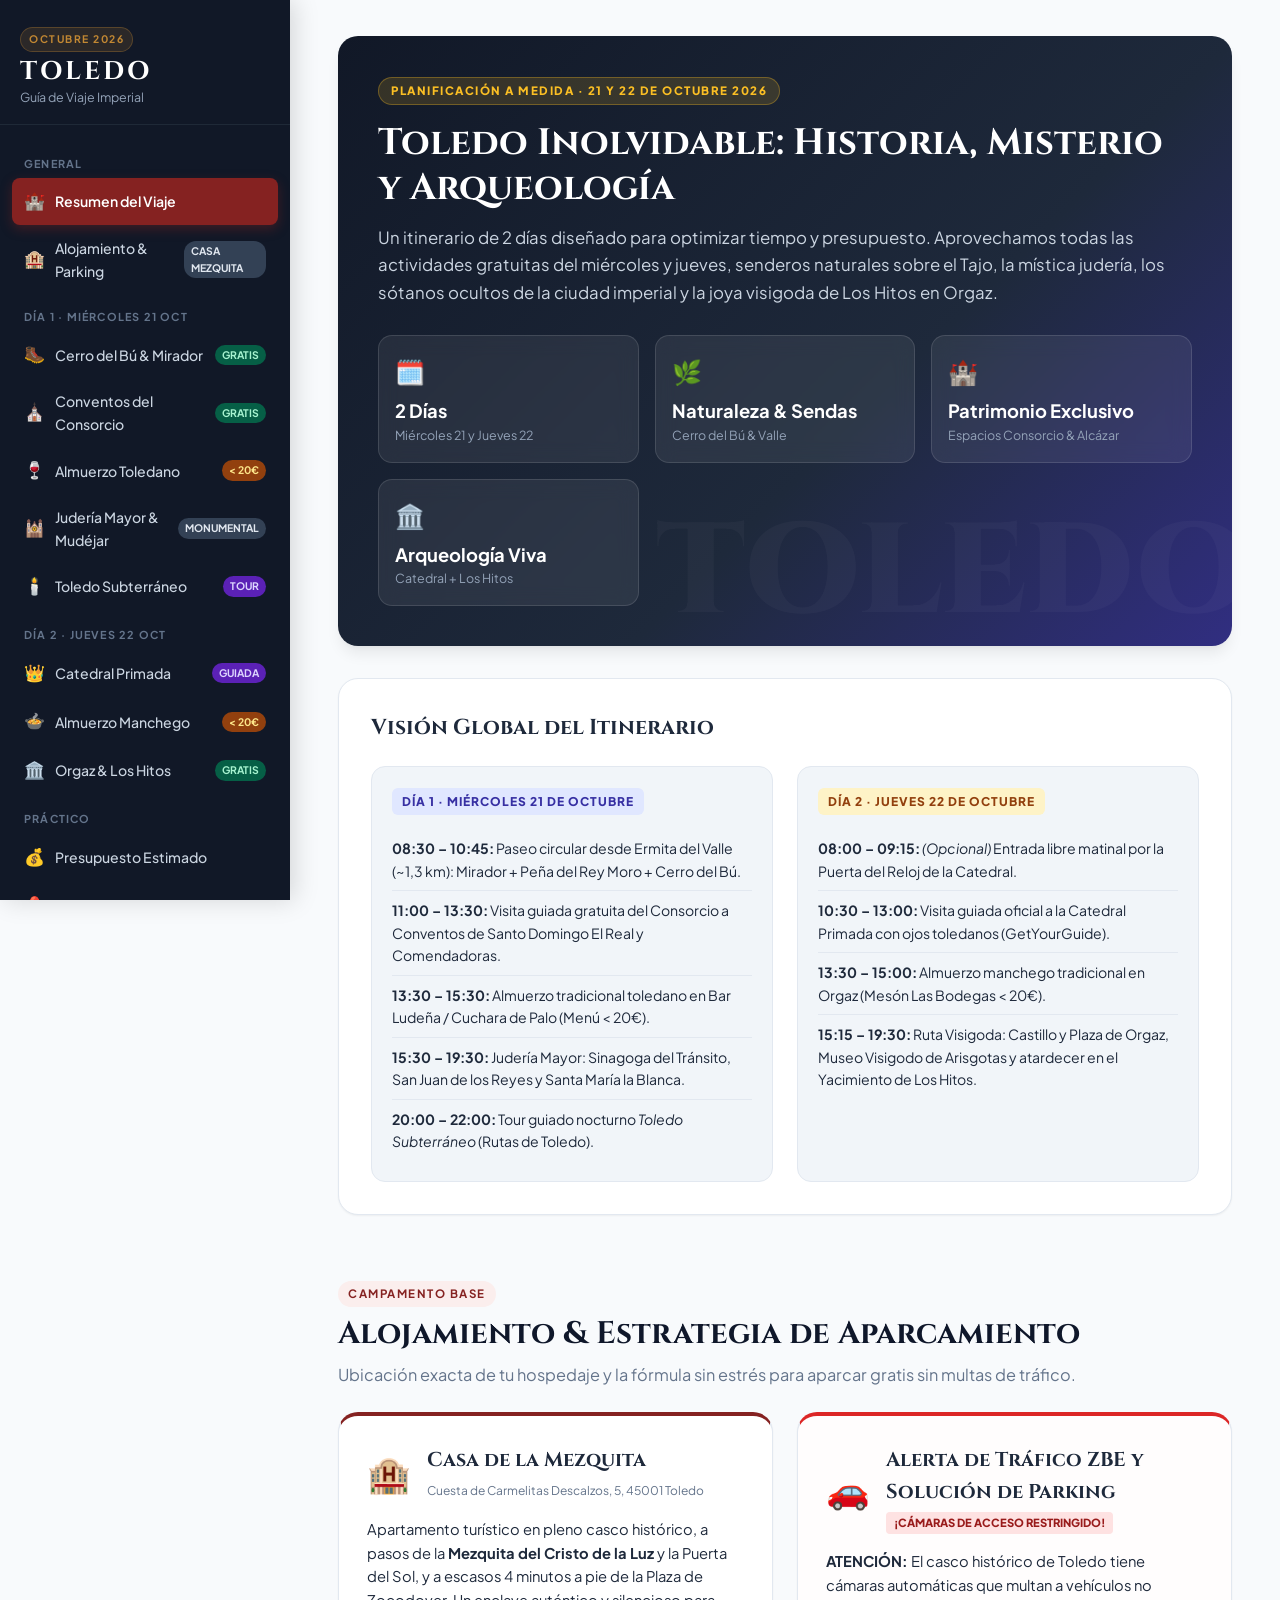
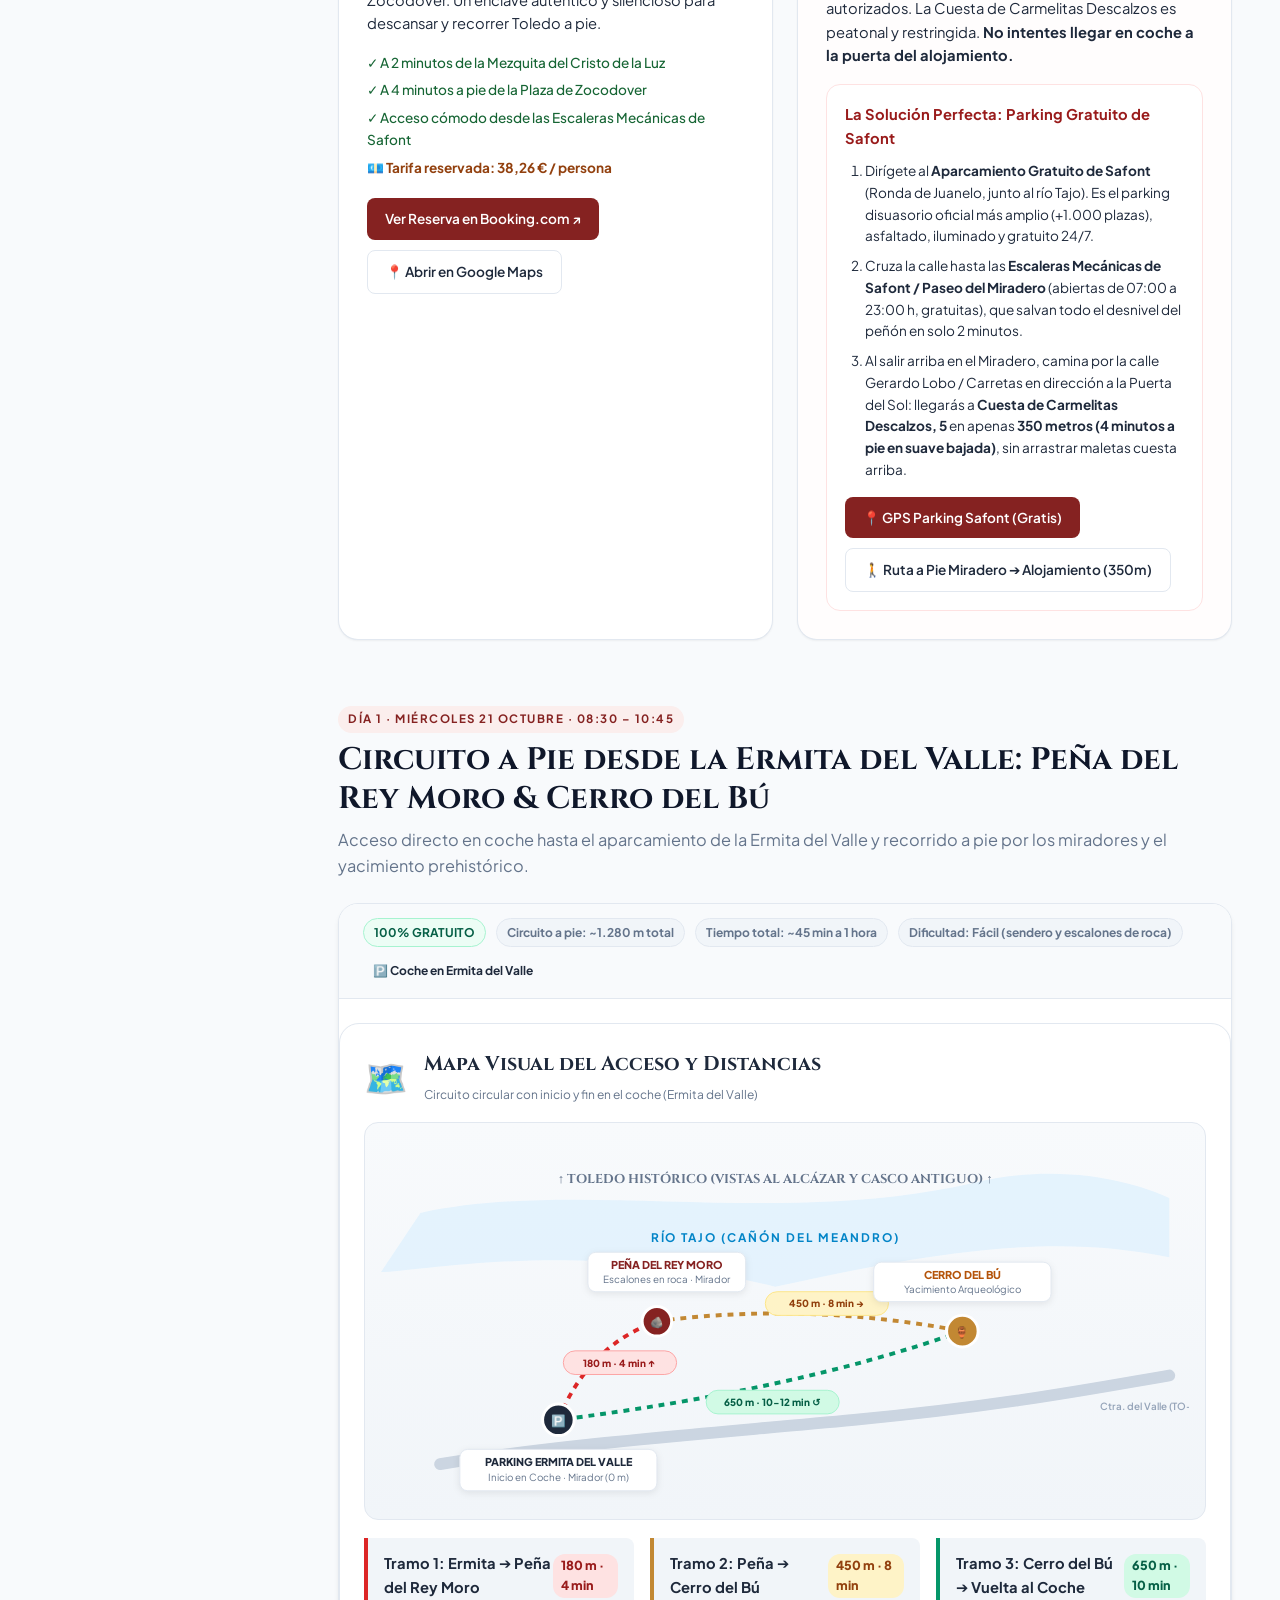
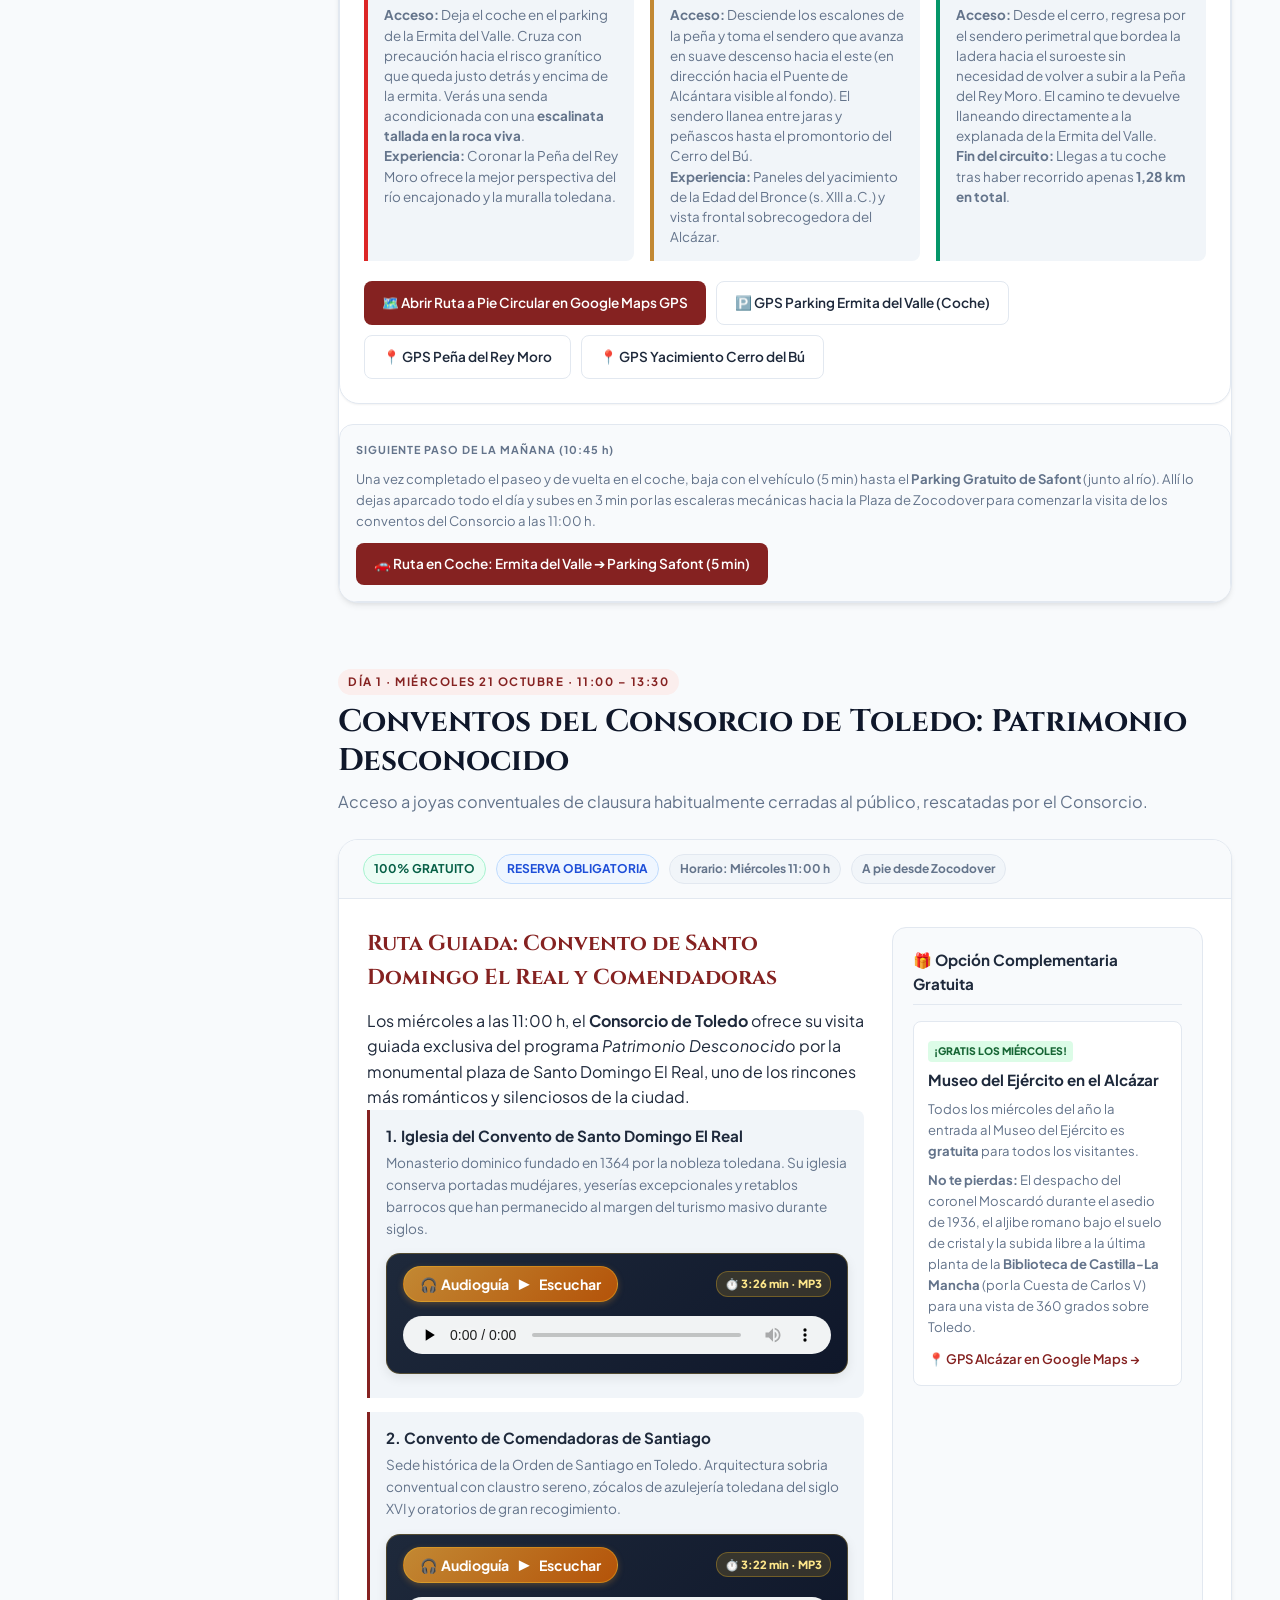
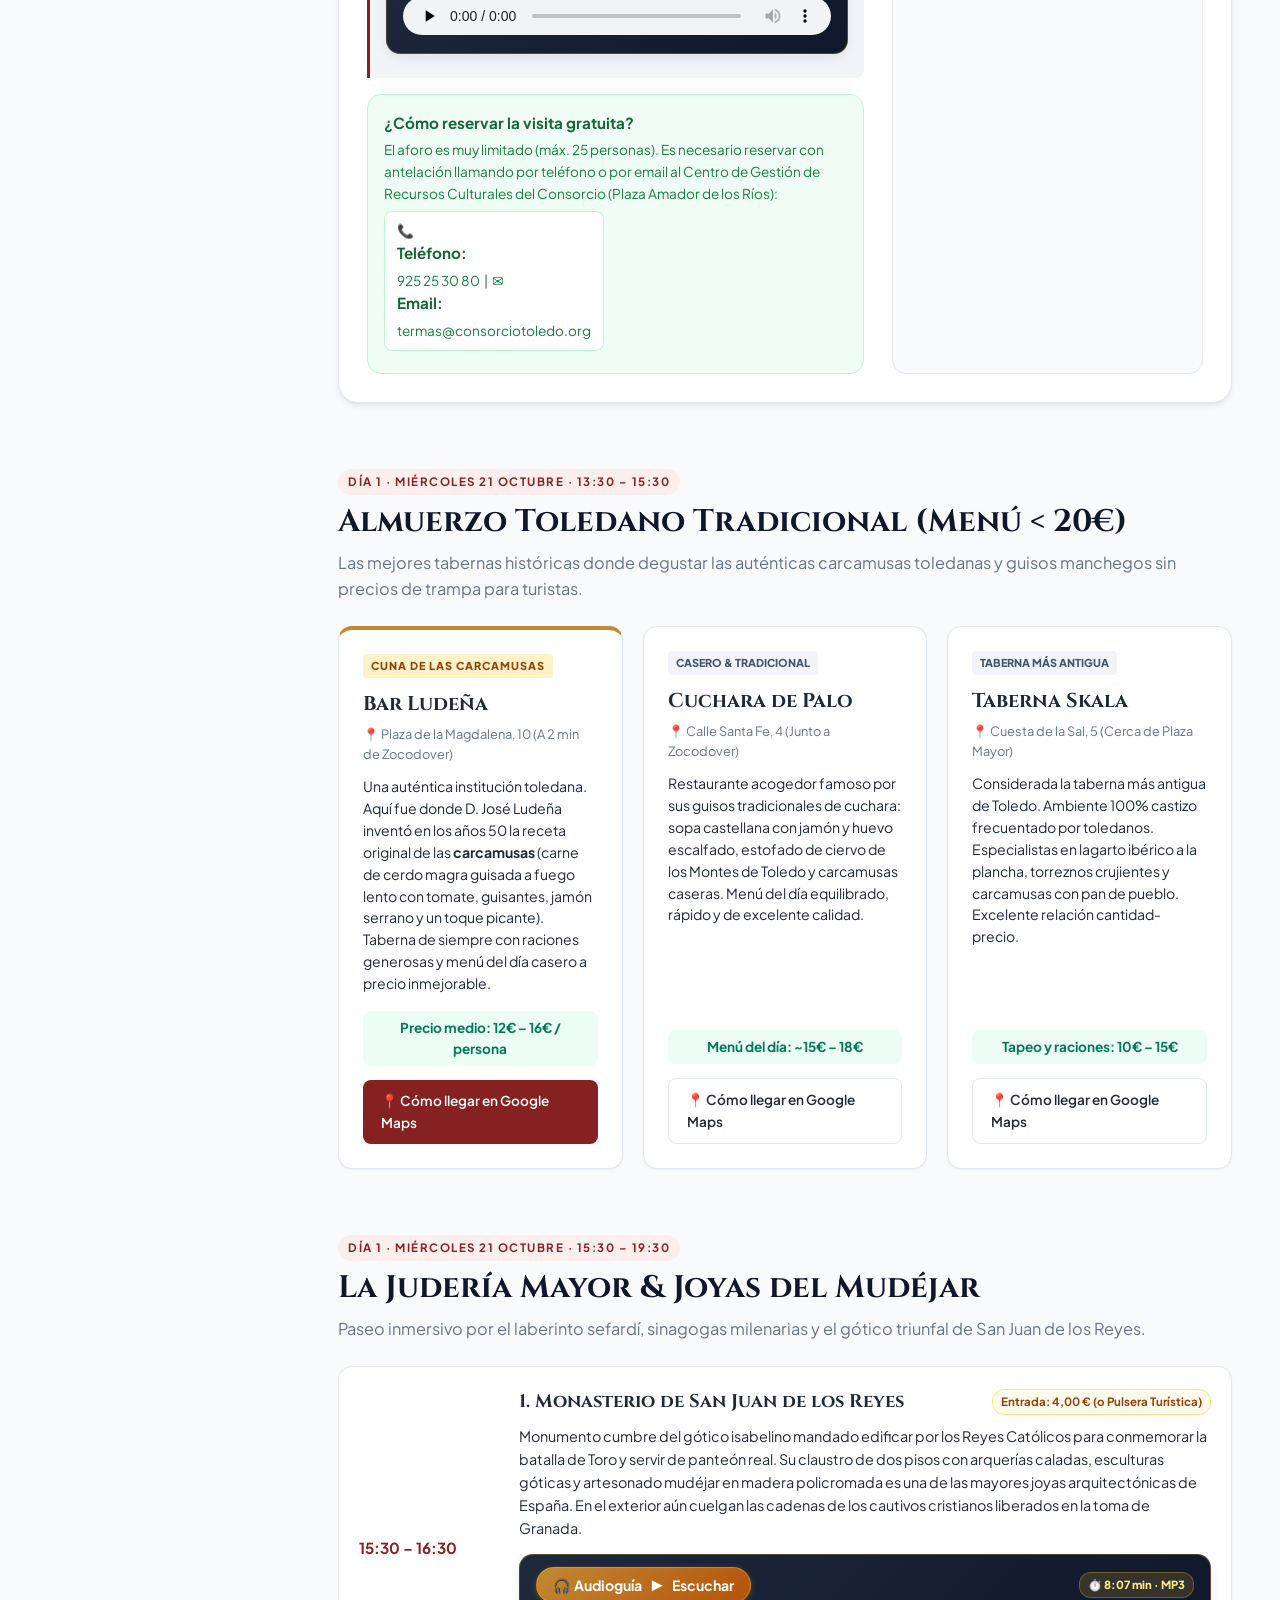
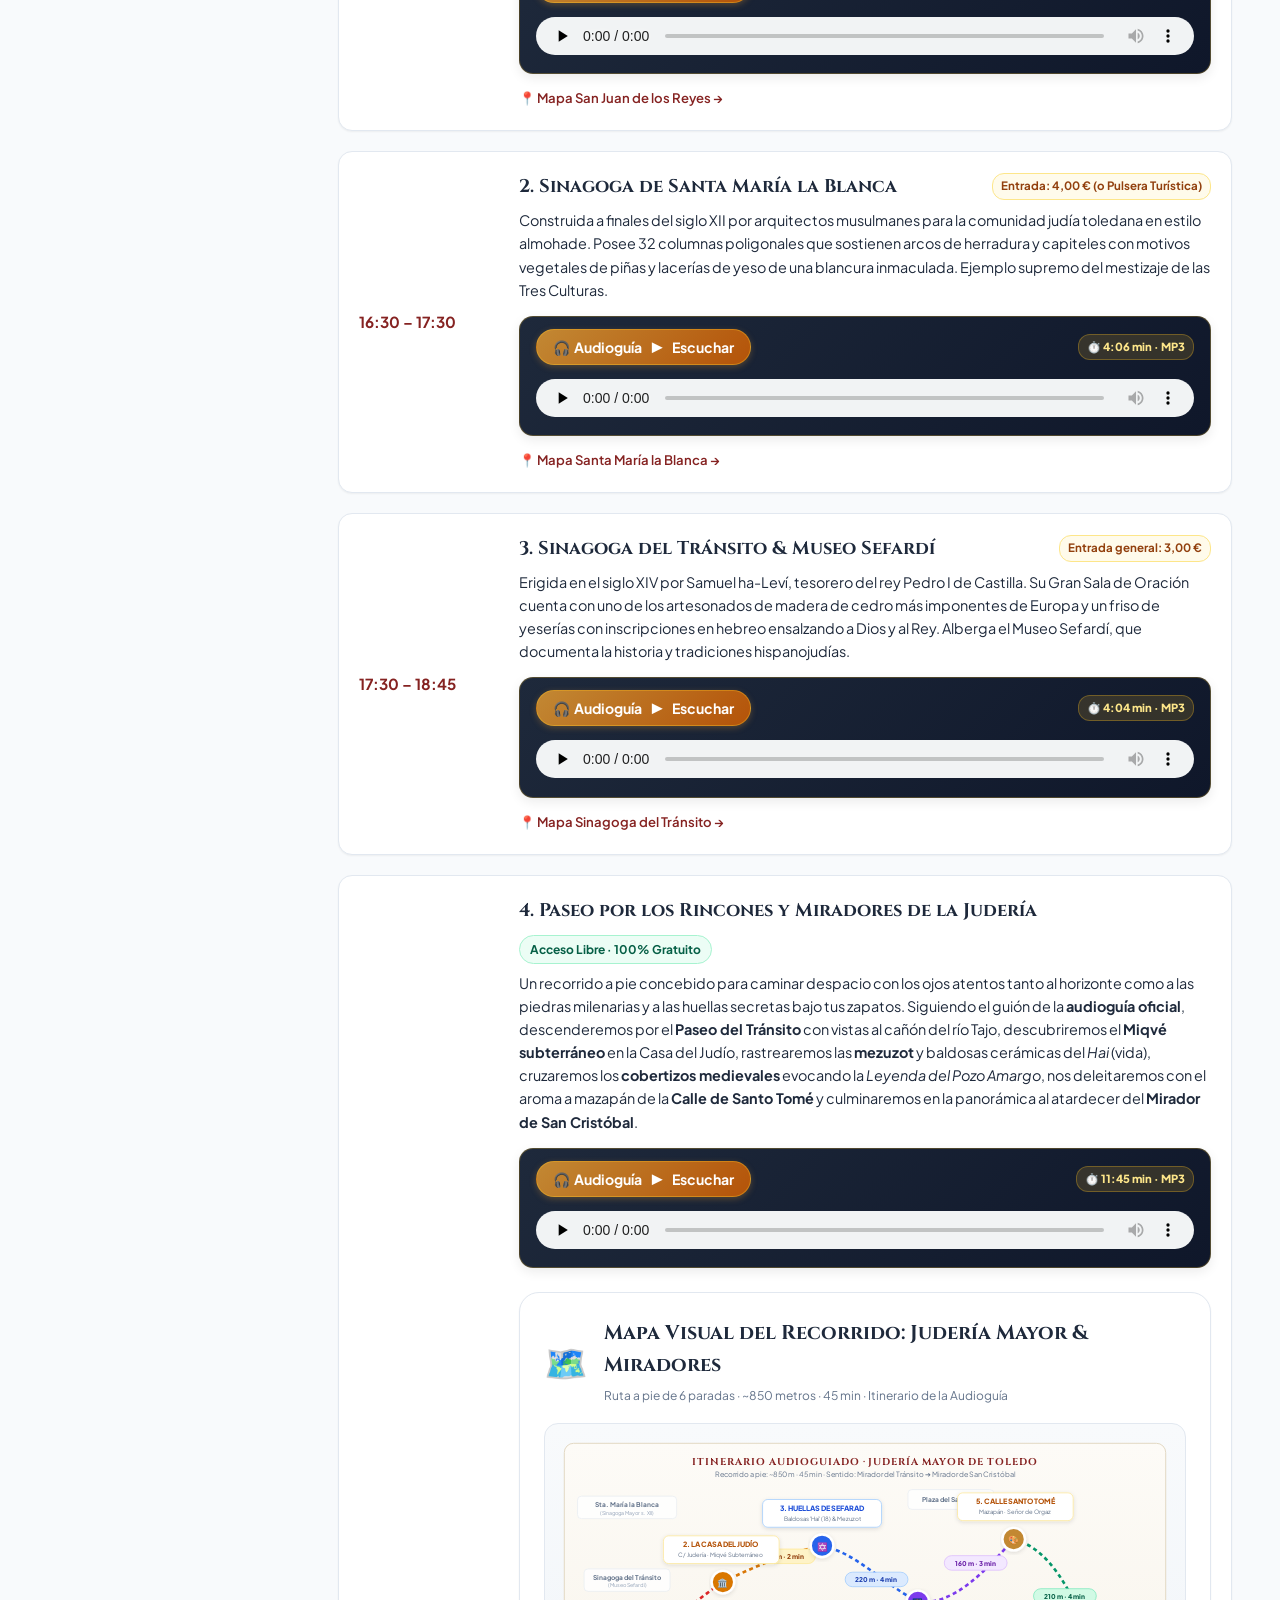
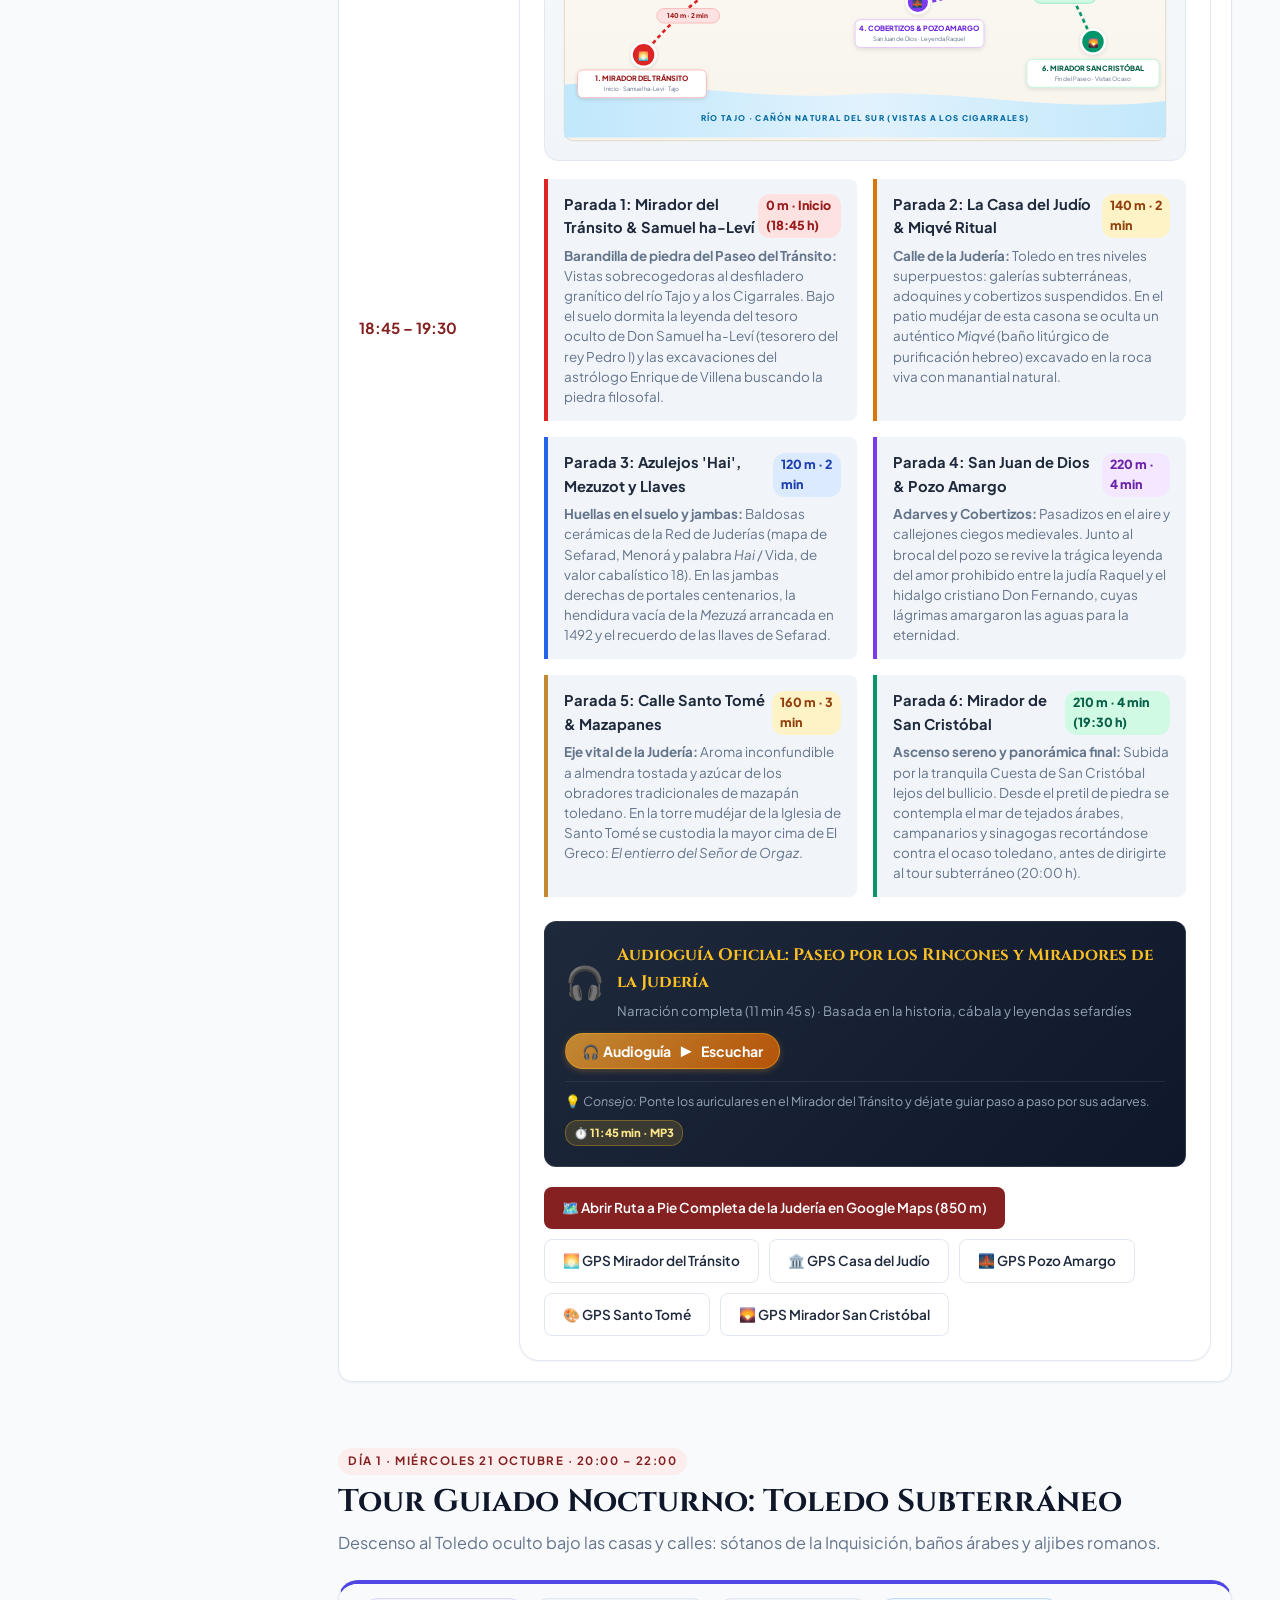
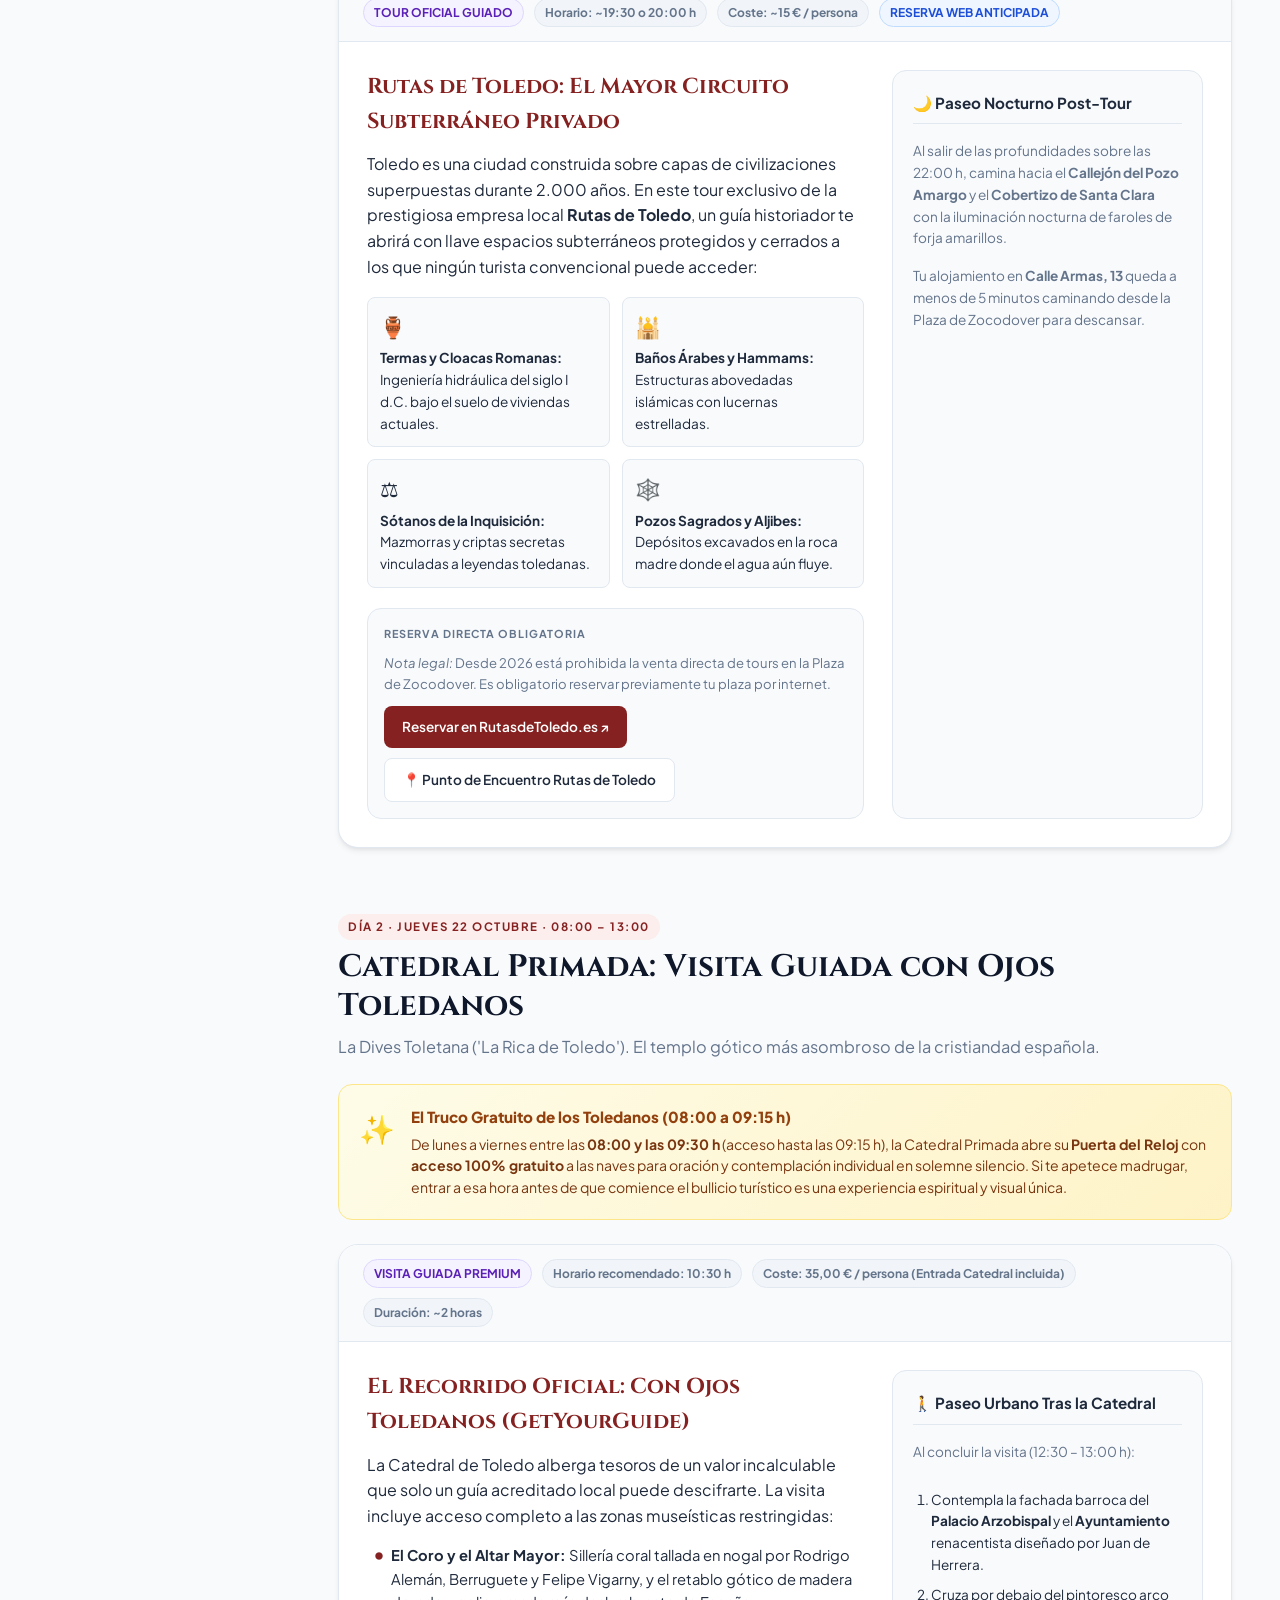
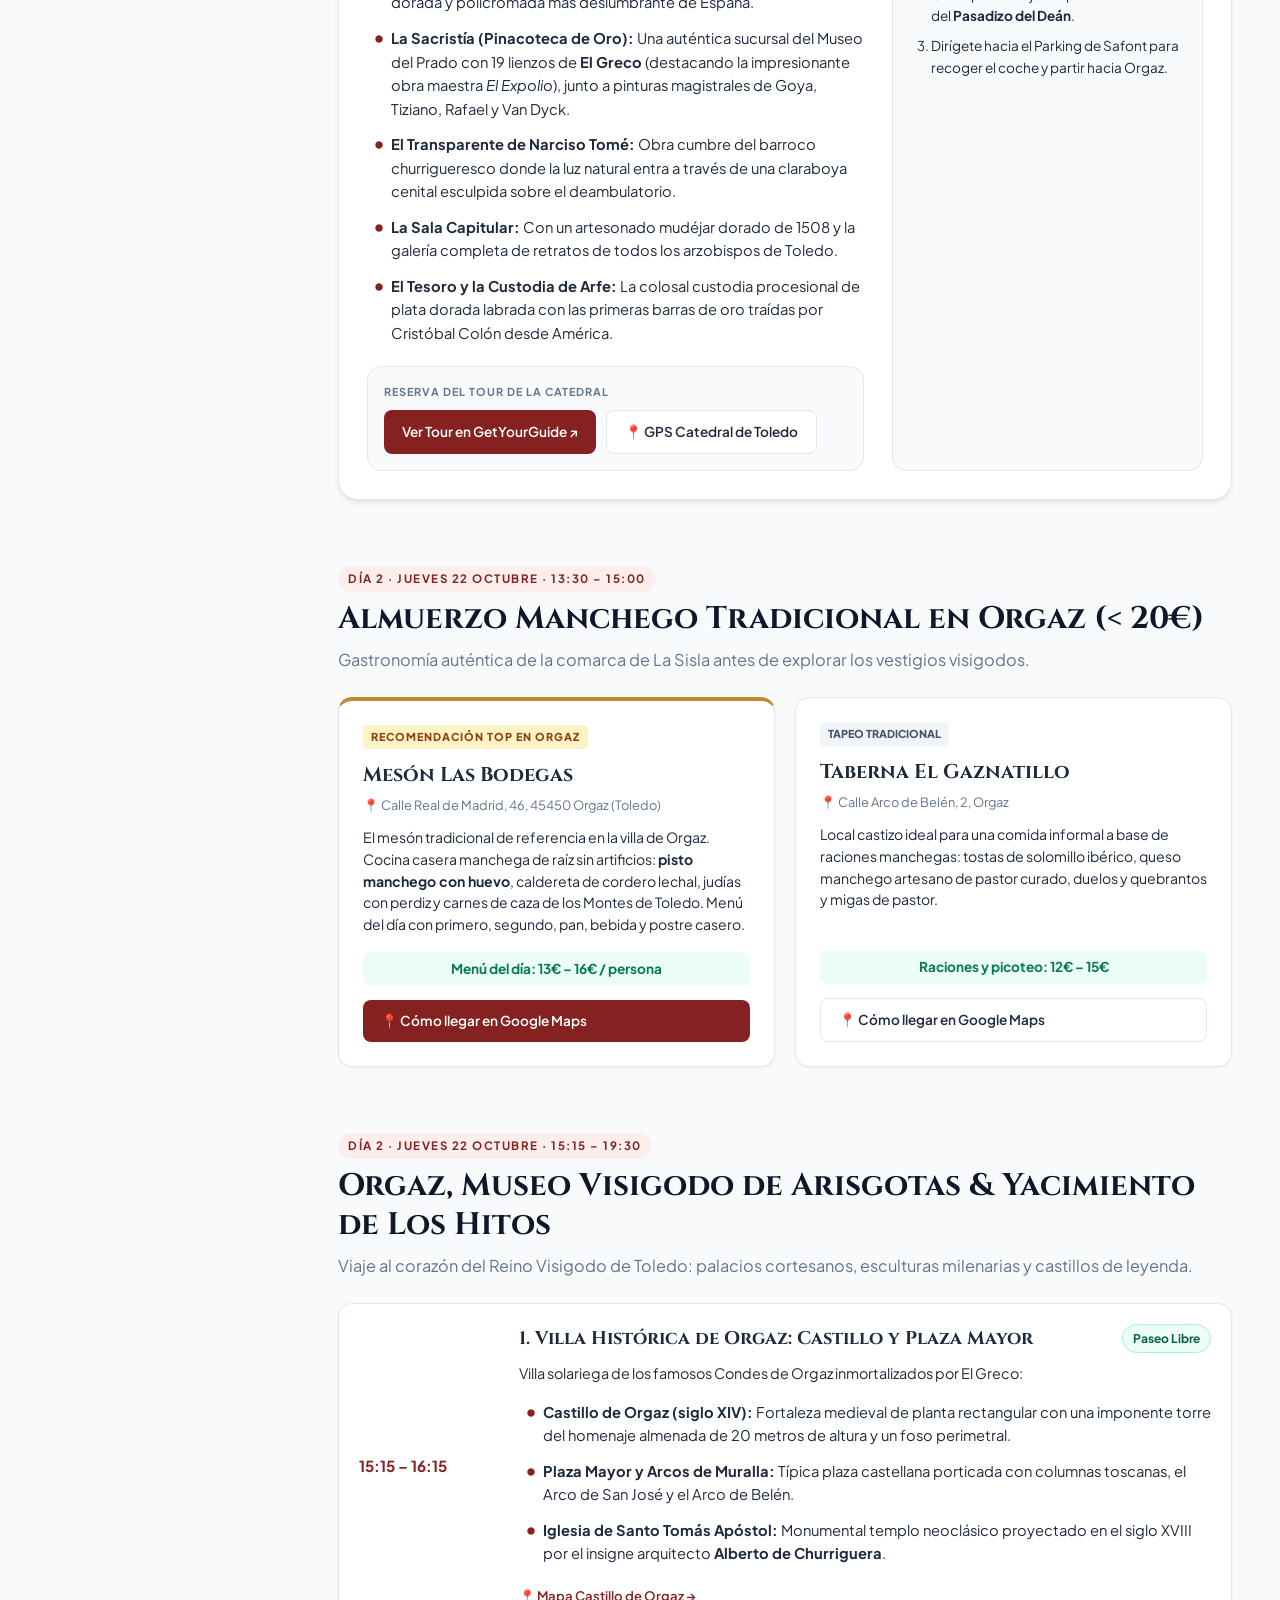
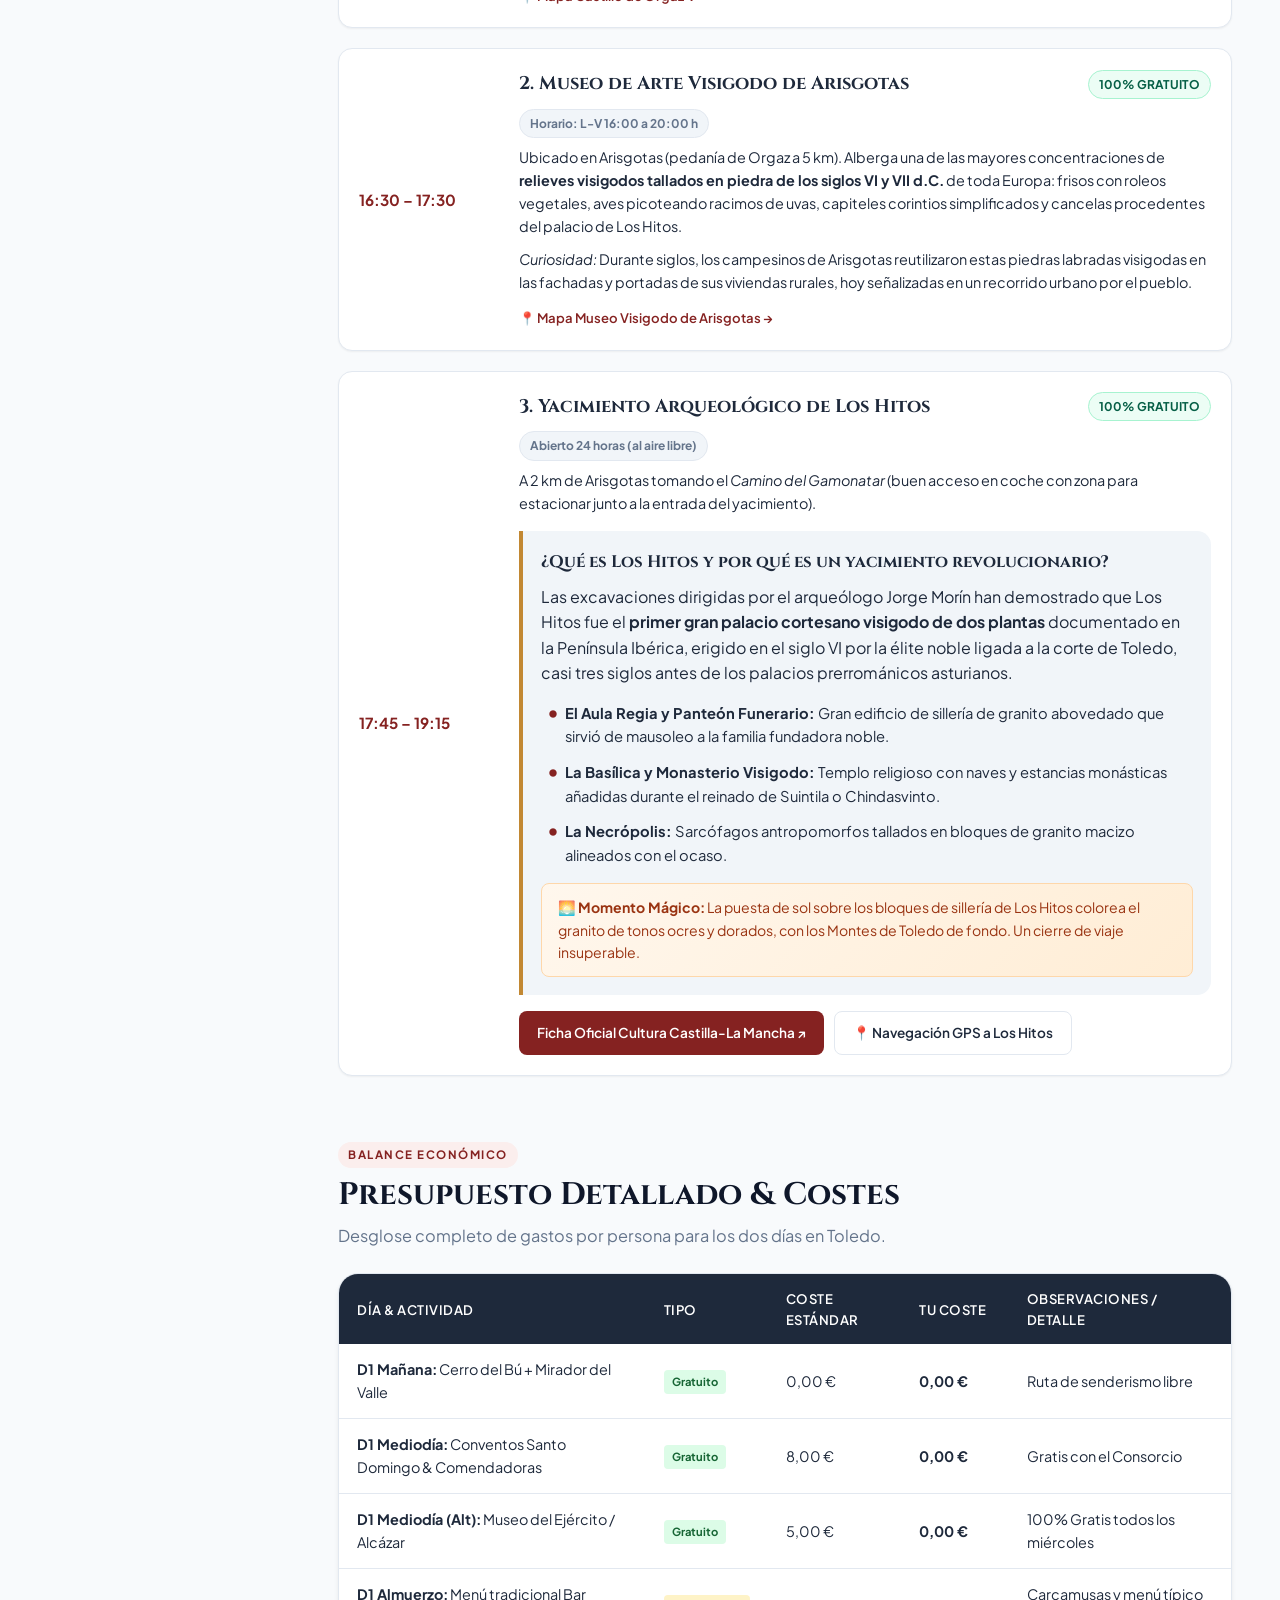
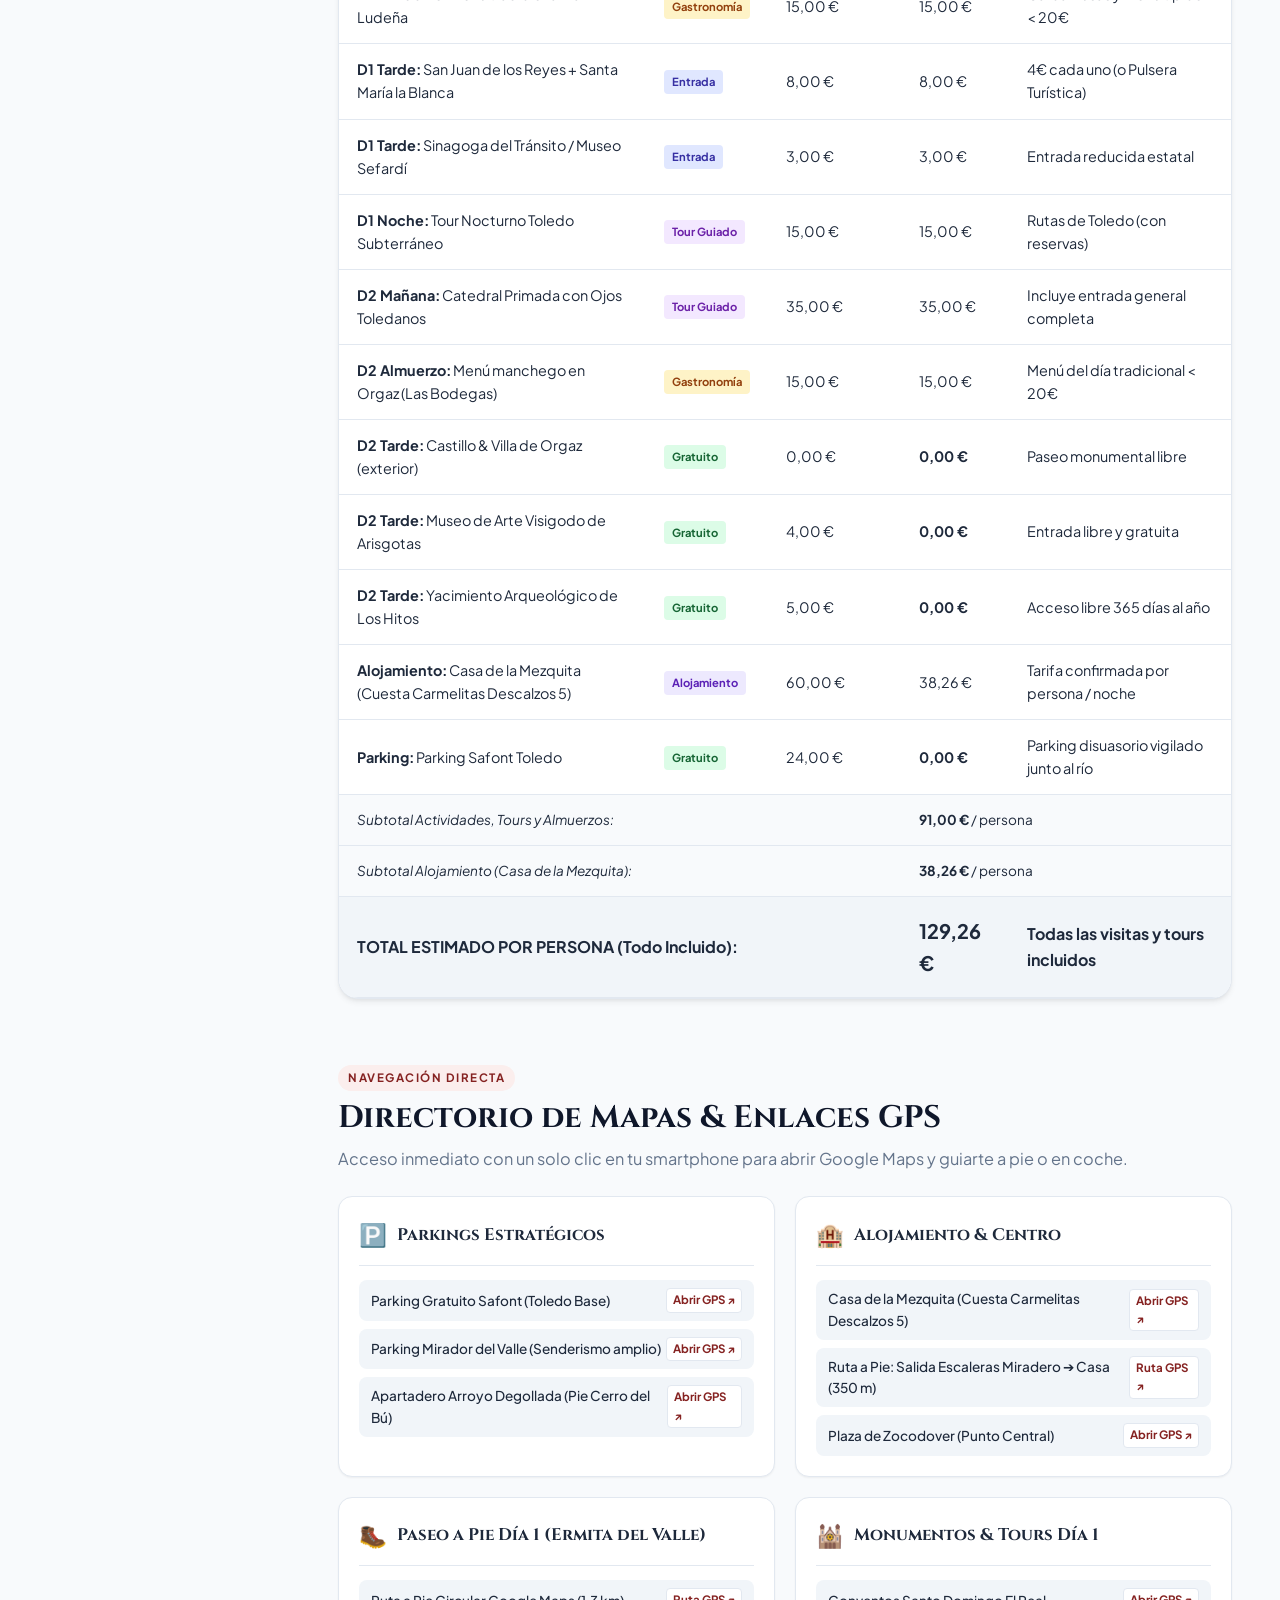
==== commit 54eef7dd: "Añadir botones y reproductores de audioguía interactivos para los 6 monumentos en el HTML" ====
--- a/html/visita-1/index.html
+++ b/html/visita-1/index.html
@@ -414,10 +414,42 @@
                 <div class="monument-item">
                   <h4>1. Iglesia del Convento de Santo Domingo El Real</h4>
                   <p>Monasterio dominico fundado en 1364 por la nobleza toledana. Su iglesia conserva portadas mudéjares, yeserías excepcionales y retablos barrocos que han permanecido al margen del turismo masivo durante siglos.</p>
+                  
+                  <div class="audioguide-player-wrapper">
+                    <div class="audioguide-top-bar">
+                      <button class="btn-audioguide" data-target="audio-santo-domingo" onclick="toggleAudio(this, 'audio-santo-domingo')">
+                        <span>🎧 Audioguía</span>
+                        <span class="audio-icon">▶</span>
+                        <span class="audio-state-text">Escuchar</span>
+                      </button>
+                      <span class="audioguide-badge">⏱️ 3:26 min · MP3</span>
+                    </div>
+                    <audio id="audio-santo-domingo" class="audioguide-native-player" controls preload="none">
+                      <source src="audios/mp3/convento-santo-domingo-el-real.mp3" type="audio/mpeg">
+                      <source src="../../audios/mp3/convento-santo-domingo-el-real.mp3" type="audio/mpeg">
+                      Tu navegador no soporta reproducción de audio HTML5.
+                    </audio>
+                  </div>
                 </div>
                 <div class="monument-item">
                   <h4>2. Convento de Comendadoras de Santiago</h4>
                   <p>Sede histórica de la Orden de Santiago en Toledo. Arquitectura sobria conventual con claustro sereno, zócalos de azulejería toledana del siglo XVI y oratorios de gran recogimiento.</p>
+                  
+                  <div class="audioguide-player-wrapper">
+                    <div class="audioguide-top-bar">
+                      <button class="btn-audioguide" data-target="audio-comendadoras" onclick="toggleAudio(this, 'audio-comendadoras')">
+                        <span>🎧 Audioguía</span>
+                        <span class="audio-icon">▶</span>
+                        <span class="audio-state-text">Escuchar</span>
+                      </button>
+                      <span class="audioguide-badge">⏱️ 3:22 min · MP3</span>
+                    </div>
+                    <audio id="audio-comendadoras" class="audioguide-native-player" controls preload="none">
+                      <source src="audios/mp3/convento-comendadoras-de-santiago.mp3" type="audio/mpeg">
+                      <source src="../../audios/mp3/convento-comendadoras-de-santiago.mp3" type="audio/mpeg">
+                      Tu navegador no soporta reproducción de audio HTML5.
+                    </audio>
+                  </div>
                 </div>
 
                 <div class="reserve-action-box">
@@ -511,6 +543,23 @@
                 <p class="step-text">
                   Monumento cumbre del gótico isabelino mandado edificar por los Reyes Católicos para conmemorar la batalla de Toro y servir de panteón real. Su claustro de dos pisos con arquerías caladas, esculturas góticas y artesonado mudéjar en madera policromada es una de las mayores joyas arquitectónicas de España. En el exterior aún cuelgan las cadenas de los cautivos cristianos liberados en la toma de Granada.
                 </p>
+
+                <div class="audioguide-player-wrapper">
+                  <div class="audioguide-top-bar">
+                    <button class="btn-audioguide" data-target="audio-san-juan-reyes" onclick="toggleAudio(this, 'audio-san-juan-reyes')">
+                      <span>🎧 Audioguía</span>
+                      <span class="audio-icon">▶</span>
+                      <span class="audio-state-text">Escuchar</span>
+                    </button>
+                    <span class="audioguide-badge">⏱️ 8:07 min · MP3</span>
+                  </div>
+                  <audio id="audio-san-juan-reyes" class="audioguide-native-player" controls preload="none">
+                    <source src="audios/mp3/monasterio-san-juan-de-los-reyes.mp3" type="audio/mpeg">
+                    <source src="../../audios/mp3/monasterio-san-juan-de-los-reyes.mp3" type="audio/mpeg">
+                    Tu navegador no soporta reproducción de audio HTML5.
+                  </audio>
+                </div>
+
                 <a href="https://www.google.com/maps/search/?api=1&query=Monasterio+San+Juan+de+los+Reyes+Toledo" target="_blank" class="link-arrow">📍 Mapa San Juan de los Reyes →</a>
               </div>
             </div>
@@ -525,6 +574,23 @@
                 <p class="step-text">
                   Construida a finales del siglo XII por arquitectos musulmanes para la comunidad judía toledana en estilo almohade. Posee 32 columnas poligonales que sostienen arcos de herradura y capiteles con motivos vegetales de piñas y lacerías de yeso de una blancura inmaculada. Ejemplo supremo del mestizaje de las Tres Culturas.
                 </p>
+
+                <div class="audioguide-player-wrapper">
+                  <div class="audioguide-top-bar">
+                    <button class="btn-audioguide" data-target="audio-santa-maria-blanca" onclick="toggleAudio(this, 'audio-santa-maria-blanca')">
+                      <span>🎧 Audioguía</span>
+                      <span class="audio-icon">▶</span>
+                      <span class="audio-state-text">Escuchar</span>
+                    </button>
+                    <span class="audioguide-badge">⏱️ 4:06 min · MP3</span>
+                  </div>
+                  <audio id="audio-santa-maria-blanca" class="audioguide-native-player" controls preload="none">
+                    <source src="audios/mp3/sinagoga-santa-maria-la-blanca.mp3" type="audio/mpeg">
+                    <source src="../../audios/mp3/sinagoga-santa-maria-la-blanca.mp3" type="audio/mpeg">
+                    Tu navegador no soporta reproducción de audio HTML5.
+                  </audio>
+                </div>
+
                 <a href="https://www.google.com/maps/search/?api=1&query=Santa+Maria+la+Blanca+Toledo" target="_blank" class="link-arrow">📍 Mapa Santa María la Blanca →</a>
               </div>
             </div>
@@ -539,6 +605,23 @@
                 <p class="step-text">
                   Erigida en el siglo XIV por Samuel ha-Leví, tesorero del rey Pedro I de Castilla. Su Gran Sala de Oración cuenta con uno de los artesonados de madera de cedro más imponentes de Europa y un friso de yeserías con inscripciones en hebreo ensalzando a Dios y al Rey. Alberga el Museo Sefardí, que documenta la historia y tradiciones hispanojudías.
                 </p>
+
+                <div class="audioguide-player-wrapper">
+                  <div class="audioguide-top-bar">
+                    <button class="btn-audioguide" data-target="audio-sinagoga-transito" onclick="toggleAudio(this, 'audio-sinagoga-transito')">
+                      <span>🎧 Audioguía</span>
+                      <span class="audio-icon">▶</span>
+                      <span class="audio-state-text">Escuchar</span>
+                    </button>
+                    <span class="audioguide-badge">⏱️ 4:04 min · MP3</span>
+                  </div>
+                  <audio id="audio-sinagoga-transito" class="audioguide-native-player" controls preload="none">
+                    <source src="audios/mp3/sinagoga-del-transito-museo-sefardi.mp3" type="audio/mpeg">
+                    <source src="../../audios/mp3/sinagoga-del-transito-museo-sefardi.mp3" type="audio/mpeg">
+                    Tu navegador no soporta reproducción de audio HTML5.
+                  </audio>
+                </div>
+
                 <a href="https://www.google.com/maps/search/?api=1&query=Sinagoga+del+Transito+Museo+Sefardi+Toledo" target="_blank" class="link-arrow">📍 Mapa Sinagoga del Tránsito →</a>
               </div>
             </div>
@@ -553,6 +636,22 @@
                 <p class="step-text">
                   Un recorrido a pie concebido para caminar despacio con los ojos atentos tanto al horizonte como a las piedras milenarias y a las huellas secretas bajo tus zapatos. Siguiendo el guión de la <strong>audioguía oficial</strong>, descenderemos por el <strong>Paseo del Tránsito</strong> con vistas al cañón del río Tajo, descubriremos el <strong>Miqvé subterráneo</strong> en la Casa del Judío, rastrearemos las <strong>mezuzot</strong> y baldosas cerámicas del <em>Hai</em> (vida), cruzaremos los <strong>cobertizos medievales</strong> evocando la <em>Leyenda del Pozo Amargo</em>, nos deleitaremos con el aroma a mazapán de la <strong>Calle de Santo Tomé</strong> y culminaremos en la panorámica al atardecer del <strong>Mirador de San Cristóbal</strong>.
                 </p>
+
+                <div class="audioguide-player-wrapper">
+                  <div class="audioguide-top-bar">
+                    <button class="btn-audioguide" data-target="audio-paseo-juderia" onclick="toggleAudio(this, 'audio-paseo-juderia')">
+                      <span>🎧 Audioguía</span>
+                      <span class="audio-icon">▶</span>
+                      <span class="audio-state-text">Escuchar</span>
+                    </button>
+                    <span class="audioguide-badge">⏱️ 11:45 min · MP3</span>
+                  </div>
+                  <audio id="audio-paseo-juderia" class="audioguide-native-player" controls preload="none">
+                    <source src="audios/mp3/paseo-rincones-miradores-juderia.mp3" type="audio/mpeg">
+                    <source src="../../audios/mp3/paseo-rincones-miradores-juderia.mp3" type="audio/mpeg">
+                    Tu navegador no soporta reproducción de audio HTML5.
+                  </audio>
+                </div>
 
                 <!-- MAPA TOPOLÓGICO VISUAL DEL RECORRIDO DE LA JUDERÍA -->
                 <div class="trail-topo-card juderia-map-card" style="margin-top: 24px;">
@@ -742,7 +841,7 @@
 
                   <!-- REPRODUCTOR DE LA AUDIOGUÍA NARRADA -->
                   <div class="audioguide-box" style="margin-top: 24px; background: linear-gradient(135deg, #1e293b 0%, #0f172a 100%); border-radius: 12px; padding: 20px; color: #ffffff; border: 1px solid rgba(255,255,255,0.1);">
-                    <div style="display: flex; align-items: center; justify-content: space-between; flex-wrap: wrap; gap: 10px; margin-bottom: 12px;">
+                    <div style="display: flex; align-items: center; justify-content: space-between; flex-wrap: wrap; gap: 12px; margin-bottom: 12px;">
                       <div style="display: flex; align-items: center; gap: 12px;">
                         <span style="font-size: 2rem;">🎧</span>
                         <div>
@@ -750,17 +849,16 @@
                           <p style="margin: 4px 0 0 0; font-size: 0.82rem; color: #94a3b8;">Narración completa (11 min 45 s) · Basada en la historia, cábala y leyendas sefardíes</p>
                         </div>
                       </div>
-                      <span style="background: rgba(251, 191, 36, 0.2); border: 1px solid rgba(251, 191, 36, 0.4); color: #fde68a; font-size: 0.72rem; font-weight: 800; padding: 4px 10px; border-radius: 20px;">AUDIO MP3 INCLUIDO</span>
+                      <button class="btn-audioguide" data-target="audio-paseo-juderia" onclick="toggleAudio(this, 'audio-paseo-juderia')">
+                        <span>🎧 Audioguía</span>
+                        <span class="audio-icon">▶</span>
+                        <span class="audio-state-text">Escuchar</span>
+                      </button>
                     </div>
 
-                    <audio controls preload="none" style="width: 100%; margin: 8px 0 12px 0; border-radius: 8px;">
-                      <source src="../../audios/mp3/paseo-rincones-miradores-juderia.mp3" type="audio/mpeg">
-                      <source src="audios/mp3/paseo-rincones-miradores-juderia.mp3" type="audio/mpeg">
-                      Tu navegador no soporta el reproductor de audio HTML5.
-                    </audio>
-
-                    <div style="display: flex; justify-content: space-between; align-items: center; flex-wrap: wrap; gap: 8px; font-size: 0.78rem; color: #94a3b8;">
+                    <div style="display: flex; justify-content: space-between; align-items: center; flex-wrap: wrap; gap: 8px; font-size: 0.78rem; color: #94a3b8; border-top: 1px solid rgba(255,255,255,0.08); padding-top: 10px;">
                       <span>💡 <em>Consejo:</em> Ponte los auriculares en el Mirador del Tránsito y déjate guiar paso a paso por sus adarves.</span>
+                      <span class="audioguide-badge">⏱️ 11:45 min · MP3</span>
                     </div>
                   </div>
 
--- a/html/visita-1/styles.css
+++ b/html/visita-1/styles.css
@@ -1720,6 +1720,90 @@
   }
 }
 
+/* ==========================================================================
+   REPRODUCTORES Y BOTONES DE AUDIOGUÍA
+   ========================================================================== */
+.audioguide-player-wrapper {
+  background: linear-gradient(135deg, #1e293b 0%, #0f172a 100%);
+  border: 1px solid rgba(251, 191, 36, 0.25);
+  border-radius: var(--radius-md);
+  padding: 12px 16px;
+  margin: 14px 0 10px 0;
+  box-shadow: 0 4px 12px rgba(0, 0, 0, 0.08);
+}
+
+.audioguide-top-bar {
+  display: flex;
+  align-items: center;
+  justify-content: space-between;
+  flex-wrap: wrap;
+  gap: 10px;
+  margin-bottom: 8px;
+}
+
+.btn-audioguide {
+  display: inline-flex;
+  align-items: center;
+  gap: 8px;
+  background: linear-gradient(135deg, #c28833 0%, #b45309 100%);
+  color: #ffffff;
+  border: 1px solid rgba(251, 191, 36, 0.4);
+  padding: 8px 16px;
+  border-radius: 20px;
+  font-family: var(--font-sans);
+  font-size: 0.88rem;
+  font-weight: 700;
+  cursor: pointer;
+  transition: all 0.25s ease;
+  box-shadow: 0 2px 6px rgba(194, 136, 51, 0.35);
+}
+
+.btn-audioguide:hover {
+  background: linear-gradient(135deg, #d97706 0%, #92400e 100%);
+  transform: translateY(-1px);
+  box-shadow: 0 4px 12px rgba(194, 136, 51, 0.5);
+}
+
+.btn-audioguide.playing {
+  background: linear-gradient(135deg, #852221 0%, #991b1b 100%);
+  box-shadow: 0 0 0 2px #fde68a, 0 4px 12px rgba(133, 34, 33, 0.5);
+  animation: pulseAudio 2s infinite ease-in-out;
+}
+
+@keyframes pulseAudio {
+  0% { box-shadow: 0 0 0 2px #fde68a, 0 4px 12px rgba(133, 34, 33, 0.4); }
+  50% { box-shadow: 0 0 0 4px #fbbf24, 0 4px 16px rgba(251, 191, 36, 0.6); }
+  100% { box-shadow: 0 0 0 2px #fde68a, 0 4px 12px rgba(133, 34, 33, 0.4); }
+}
+
+.audioguide-track-title {
+  font-family: var(--font-serif);
+  font-size: 0.88rem;
+  color: #fbbf24;
+  font-weight: 700;
+  display: flex;
+  align-items: center;
+  gap: 6px;
+}
+
+.audioguide-badge {
+  font-size: 0.7rem;
+  font-weight: 800;
+  background: rgba(251, 191, 36, 0.15);
+  color: #fde68a;
+  border: 1px solid rgba(251, 191, 36, 0.3);
+  padding: 3px 8px;
+  border-radius: 12px;
+}
+
+.audioguide-native-player {
+  width: 100%;
+  height: 38px;
+  margin-top: 6px;
+  border-radius: 6px;
+  outline: none;
+}
+
 /* Print Styles */
 @media print {
   .sidebar, .mobile-topbar, .sidebar-overlay, .print-btn {
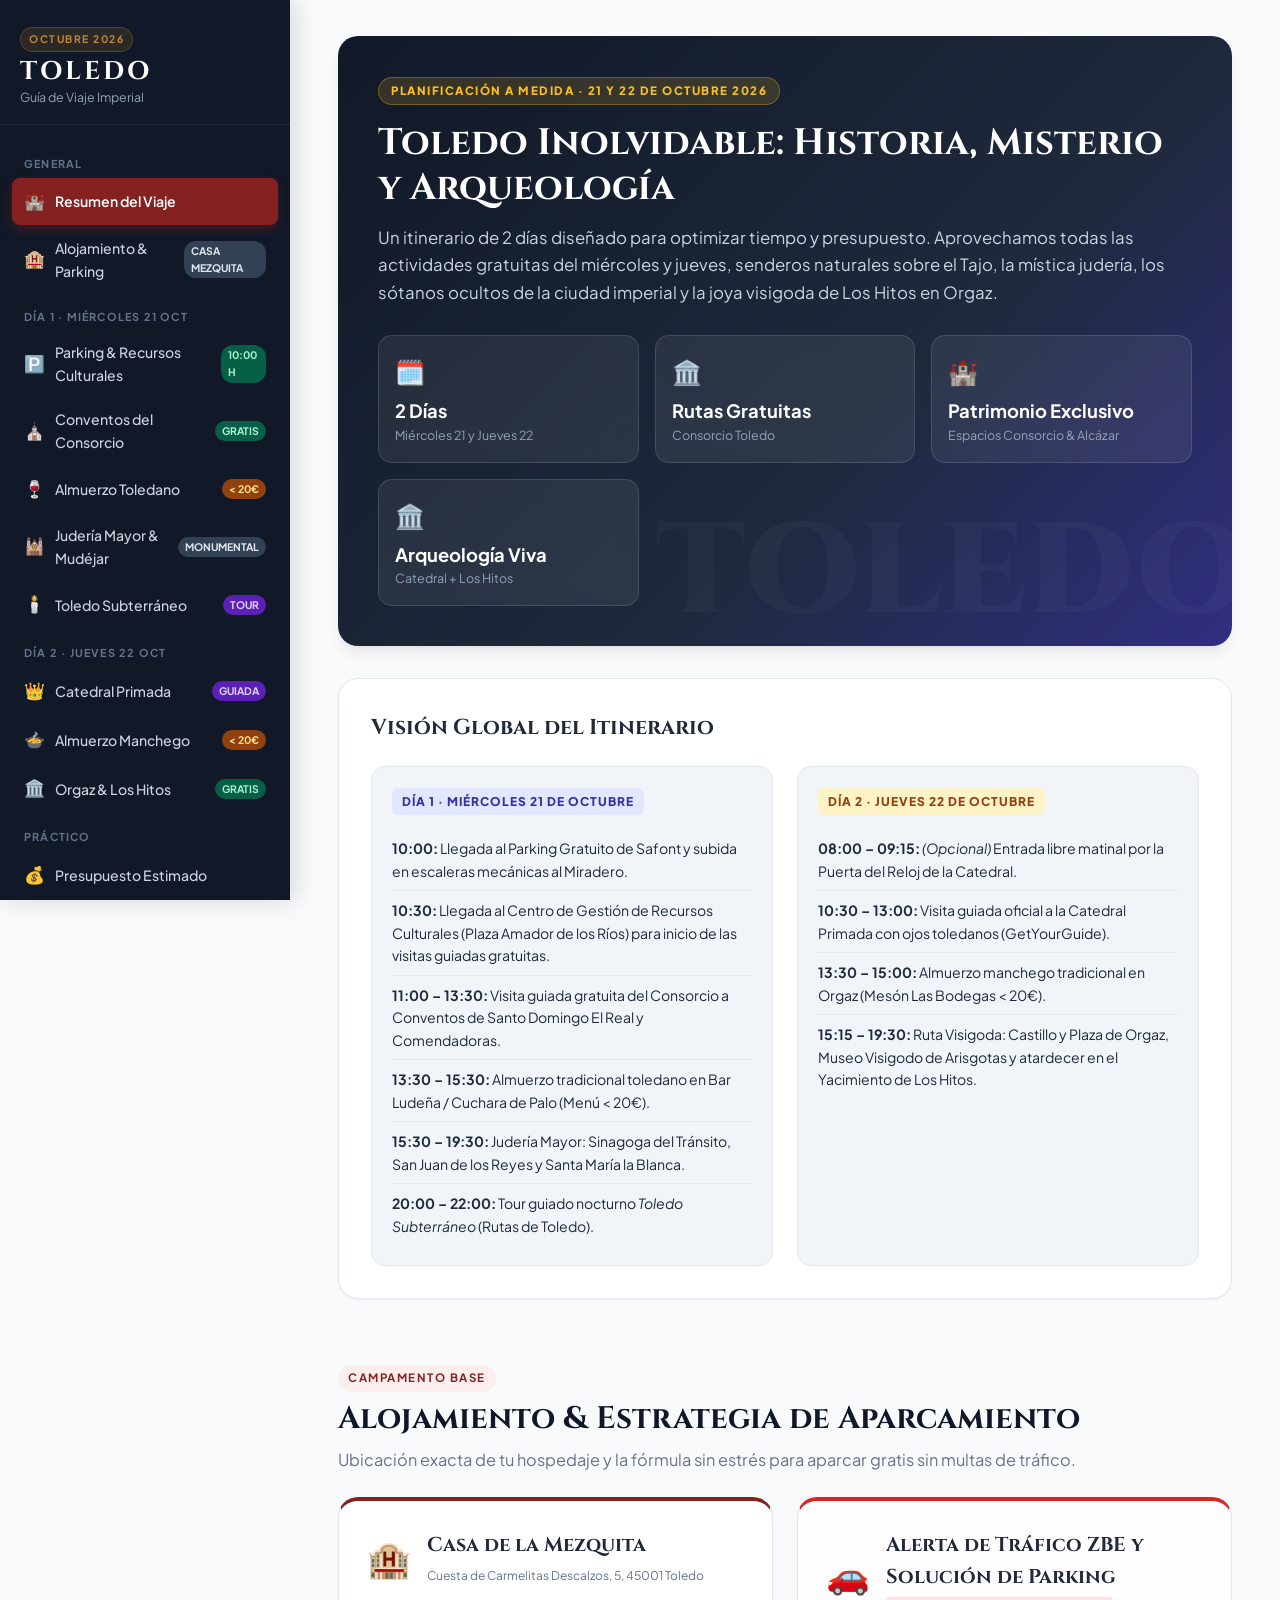
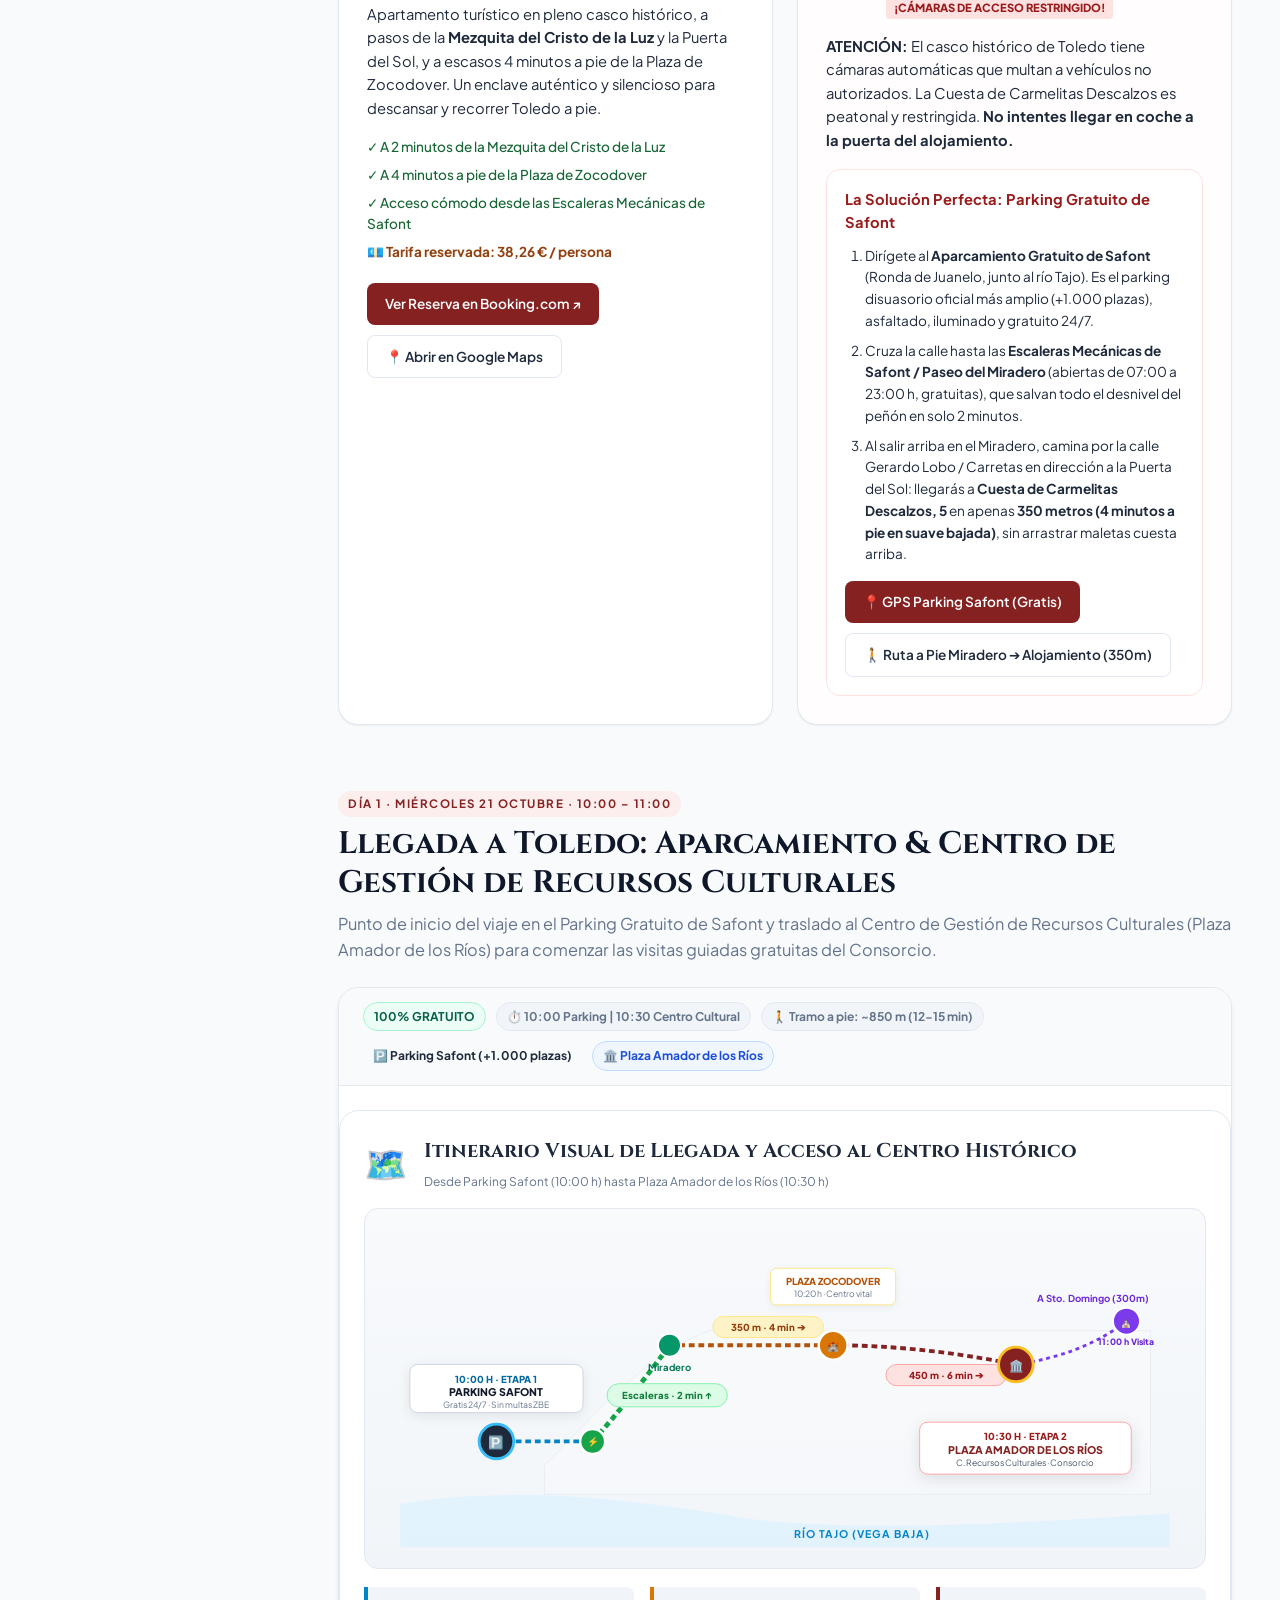
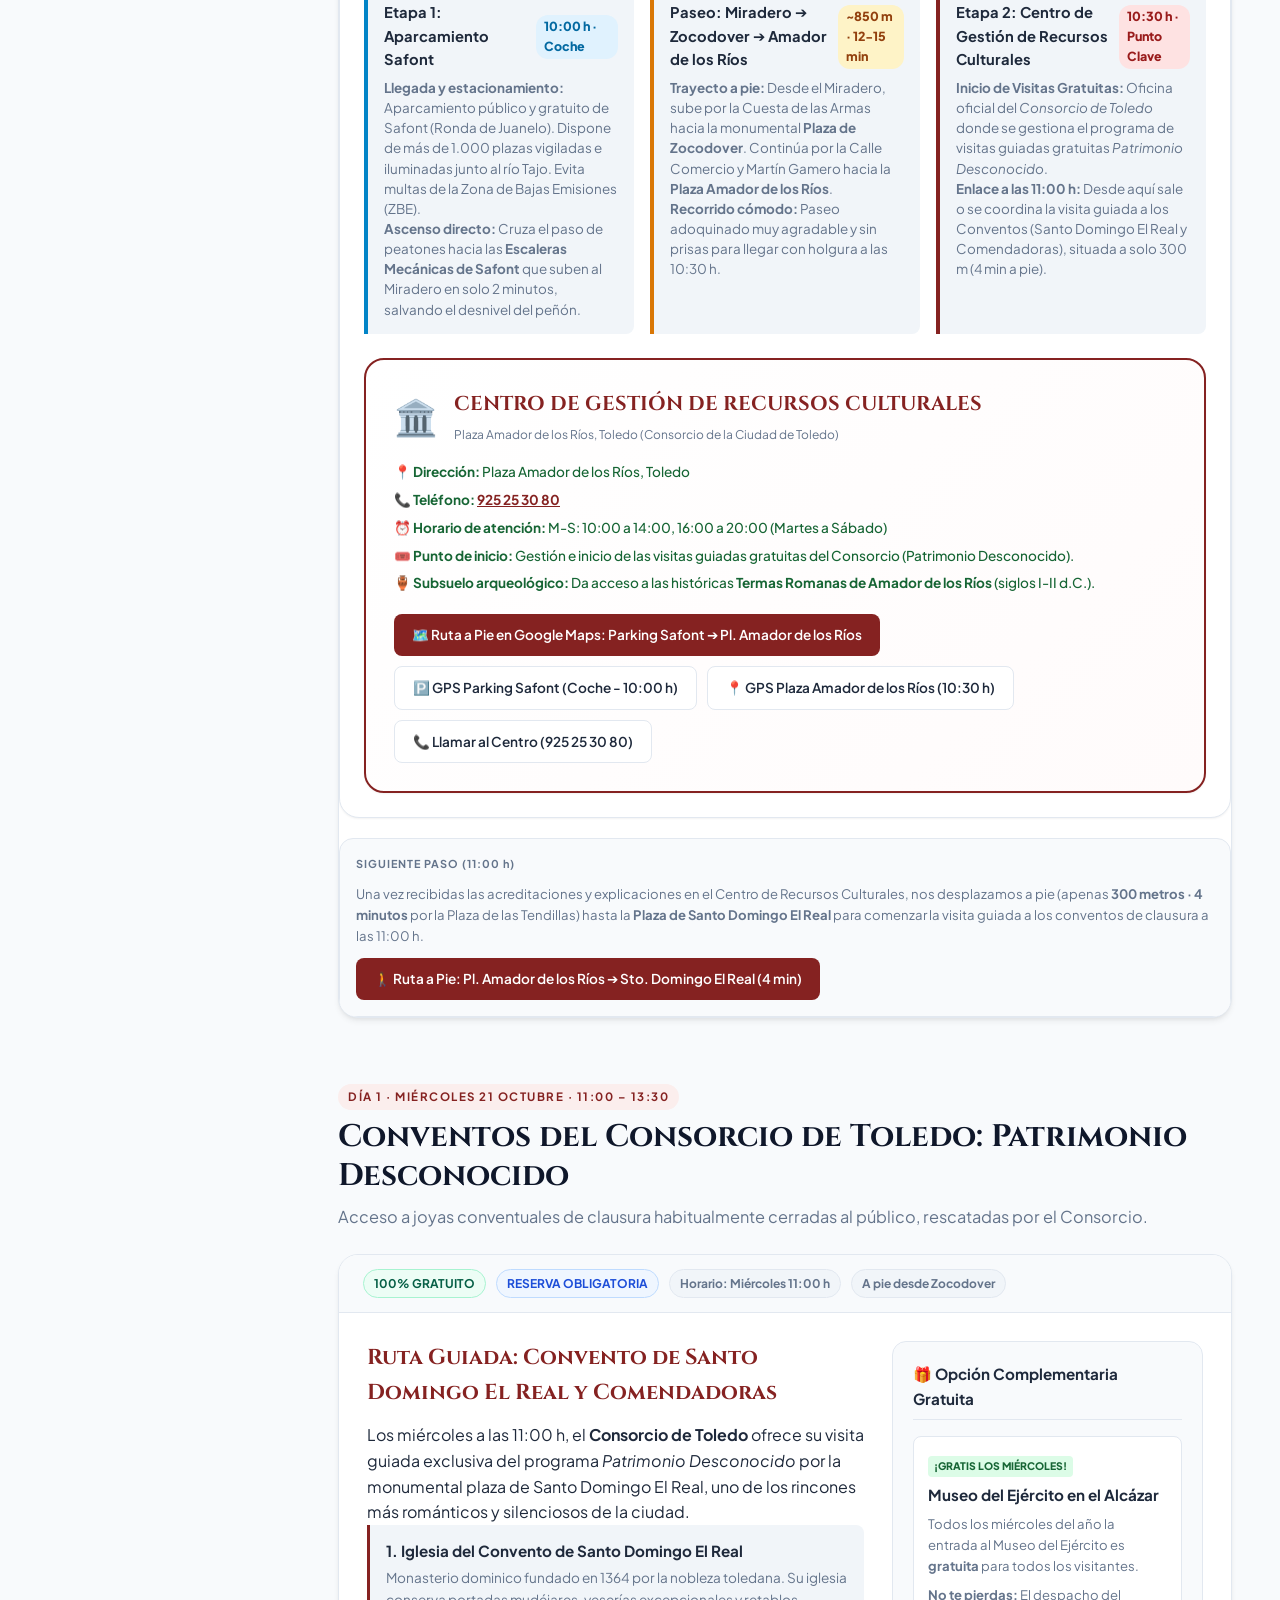
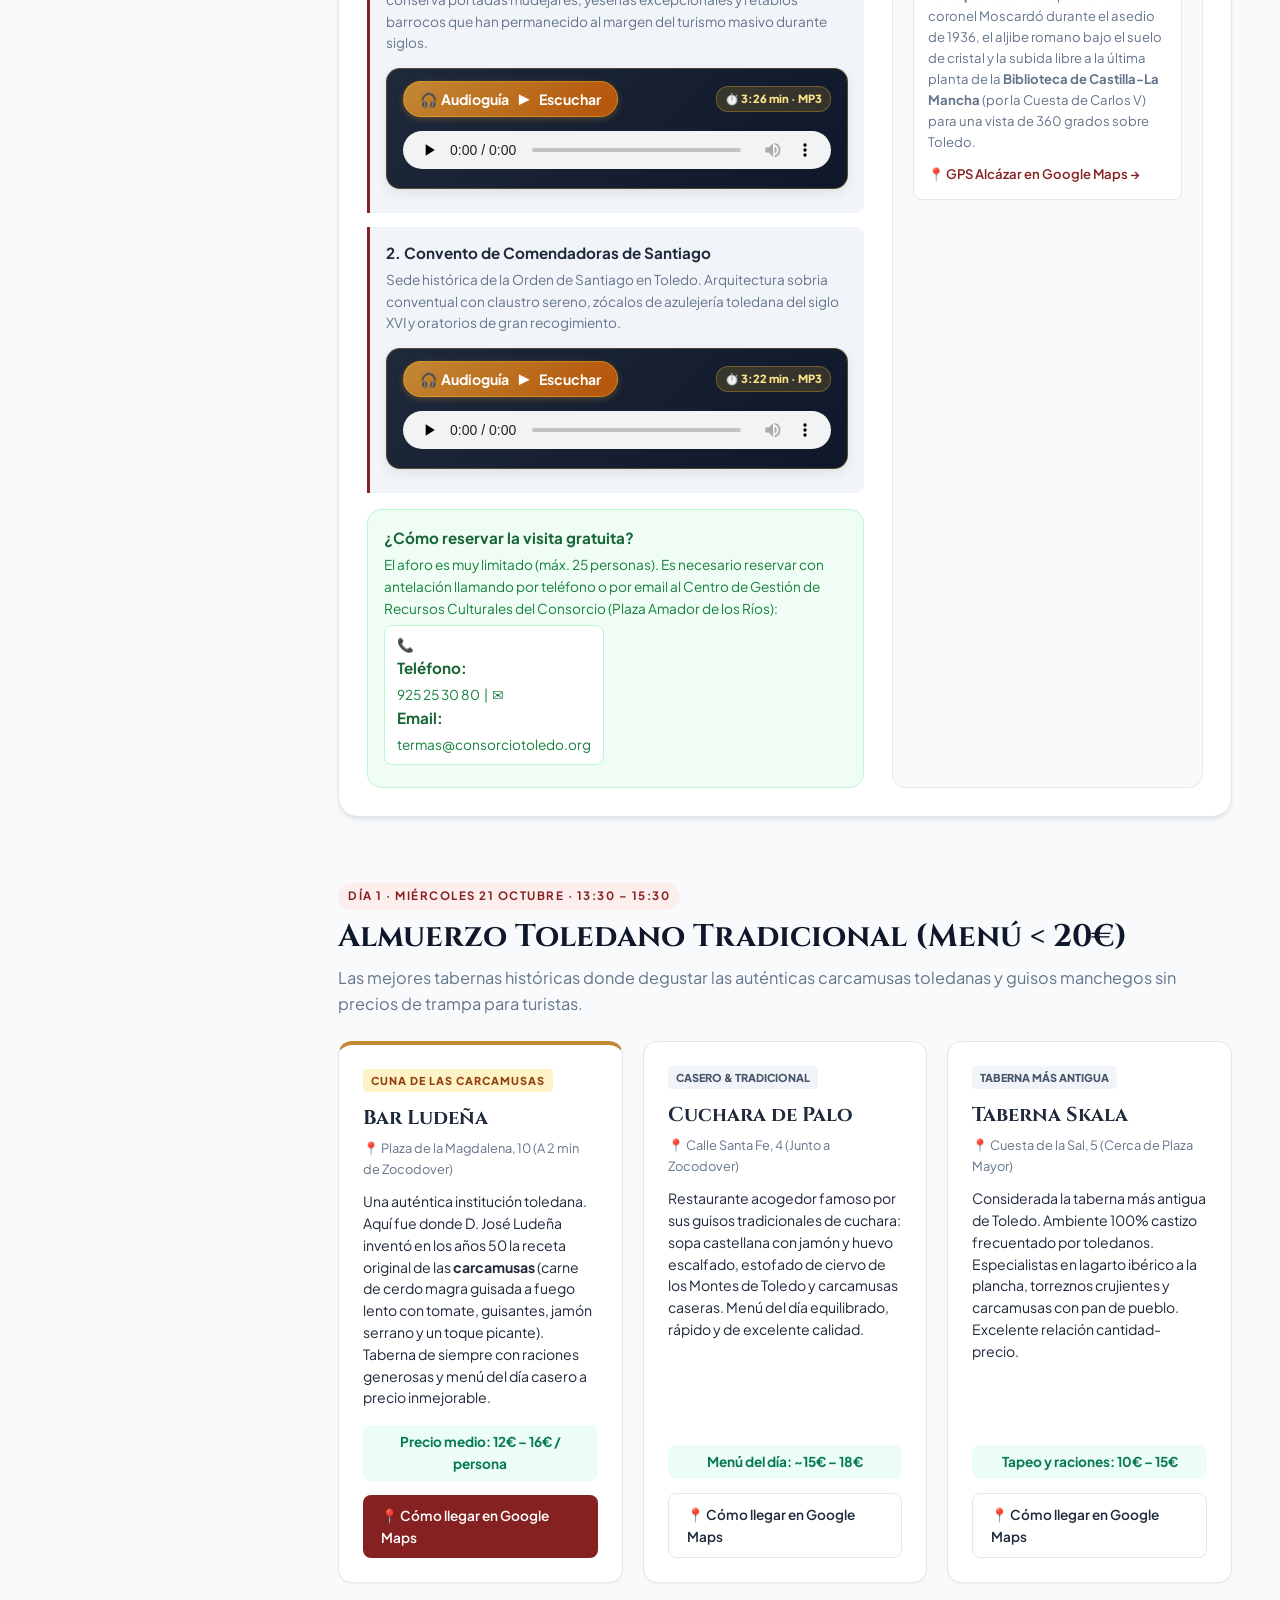
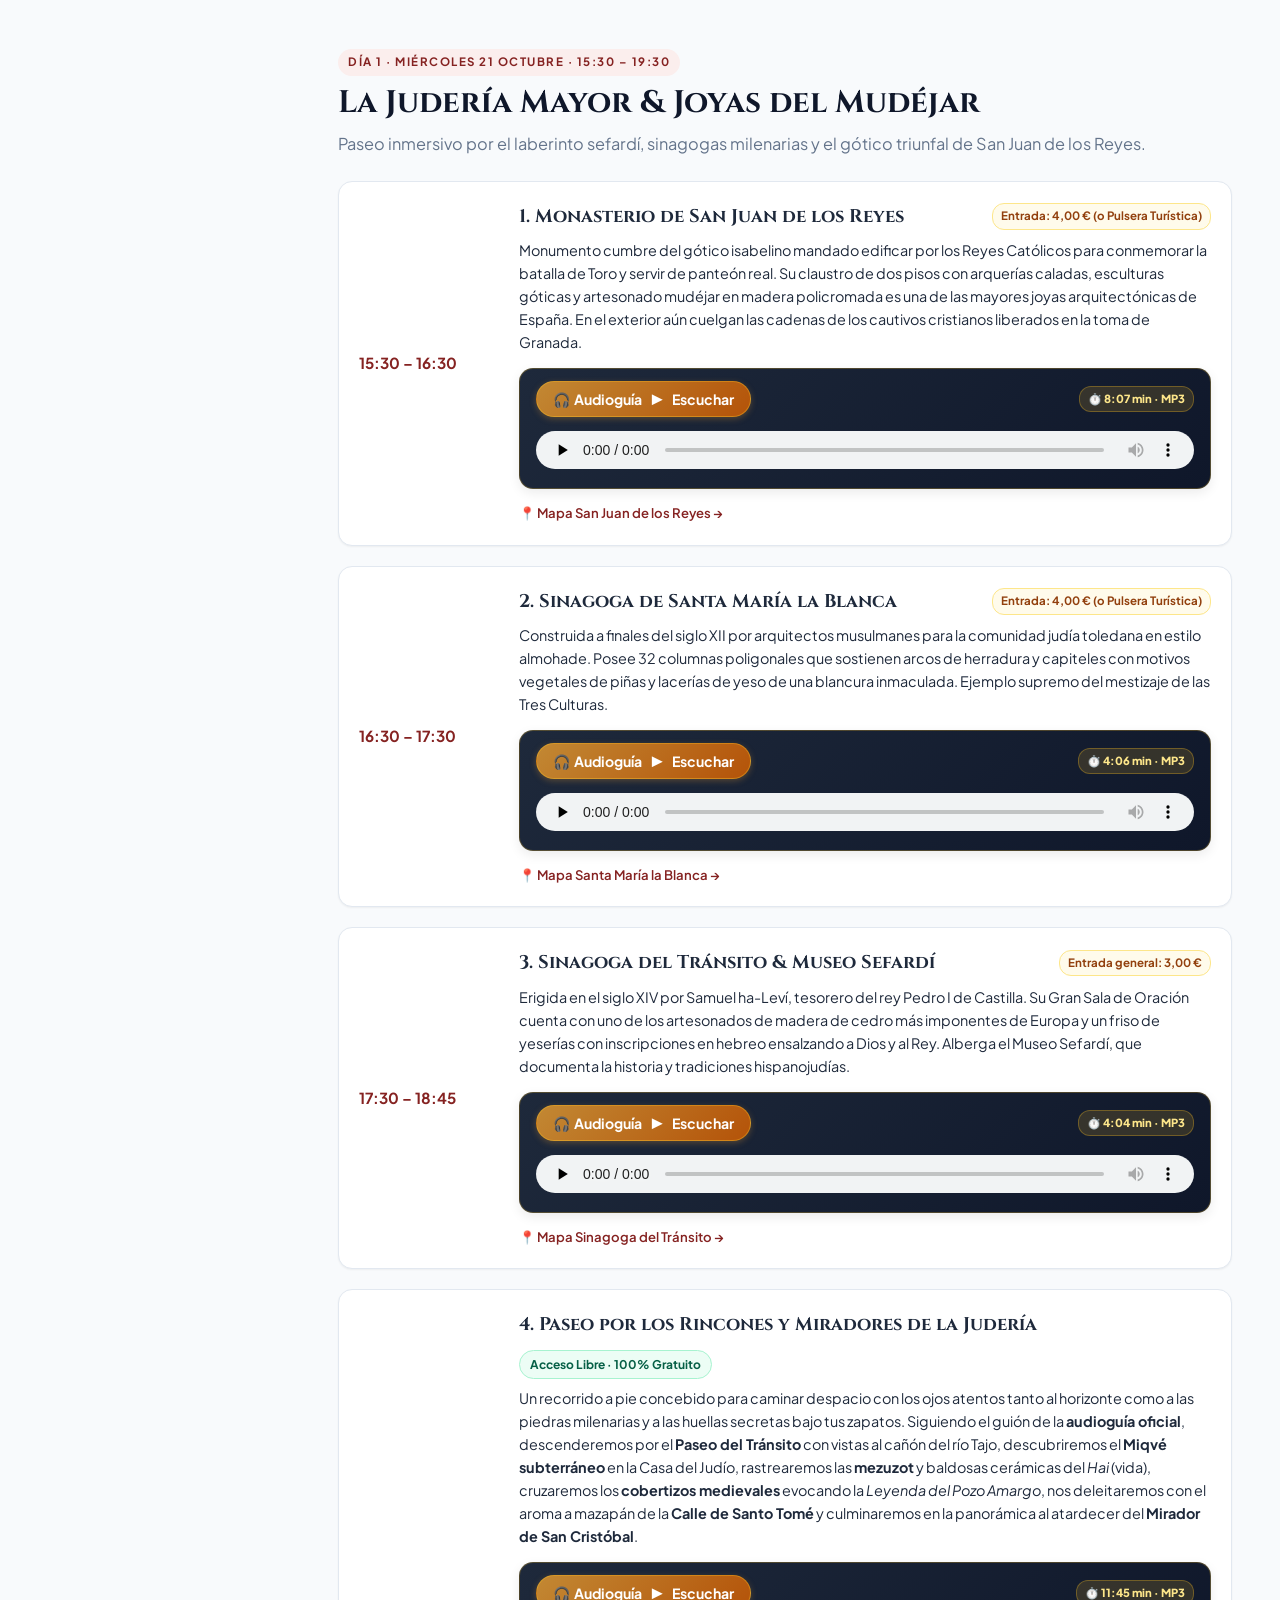
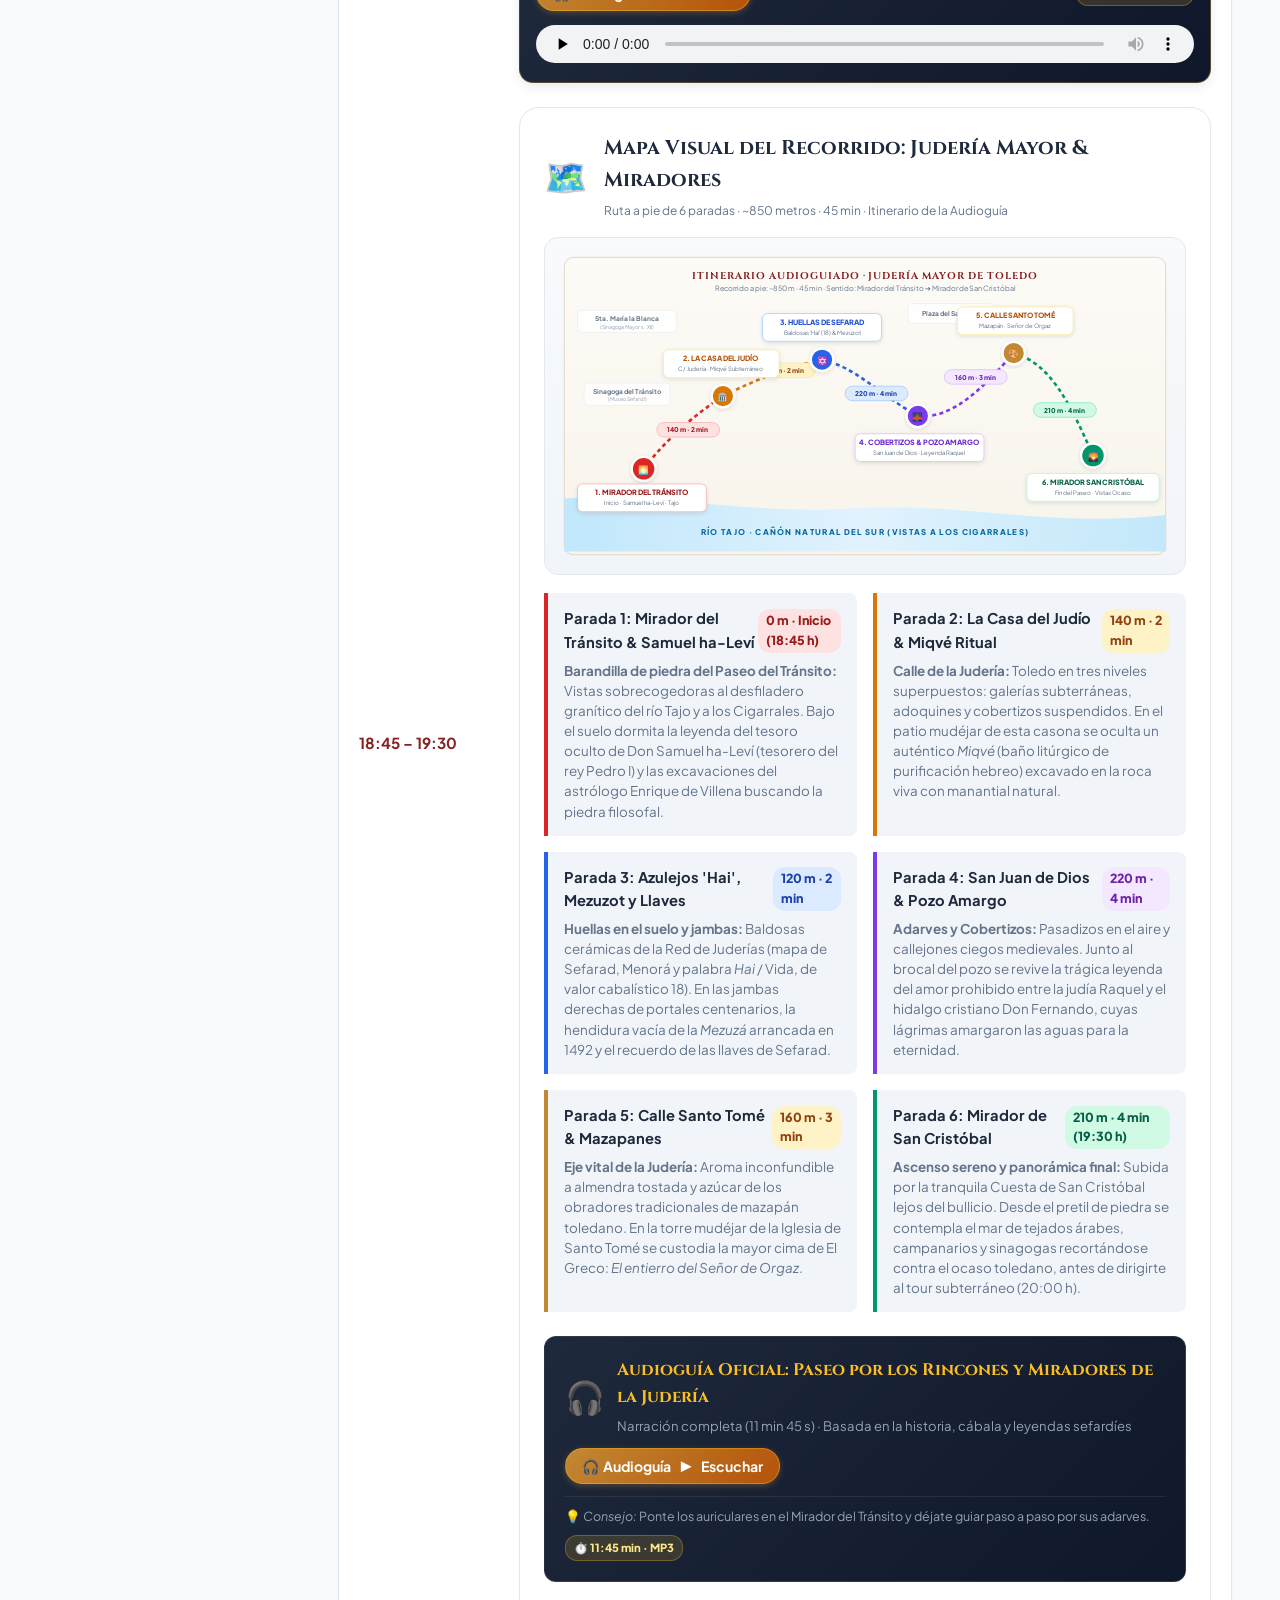
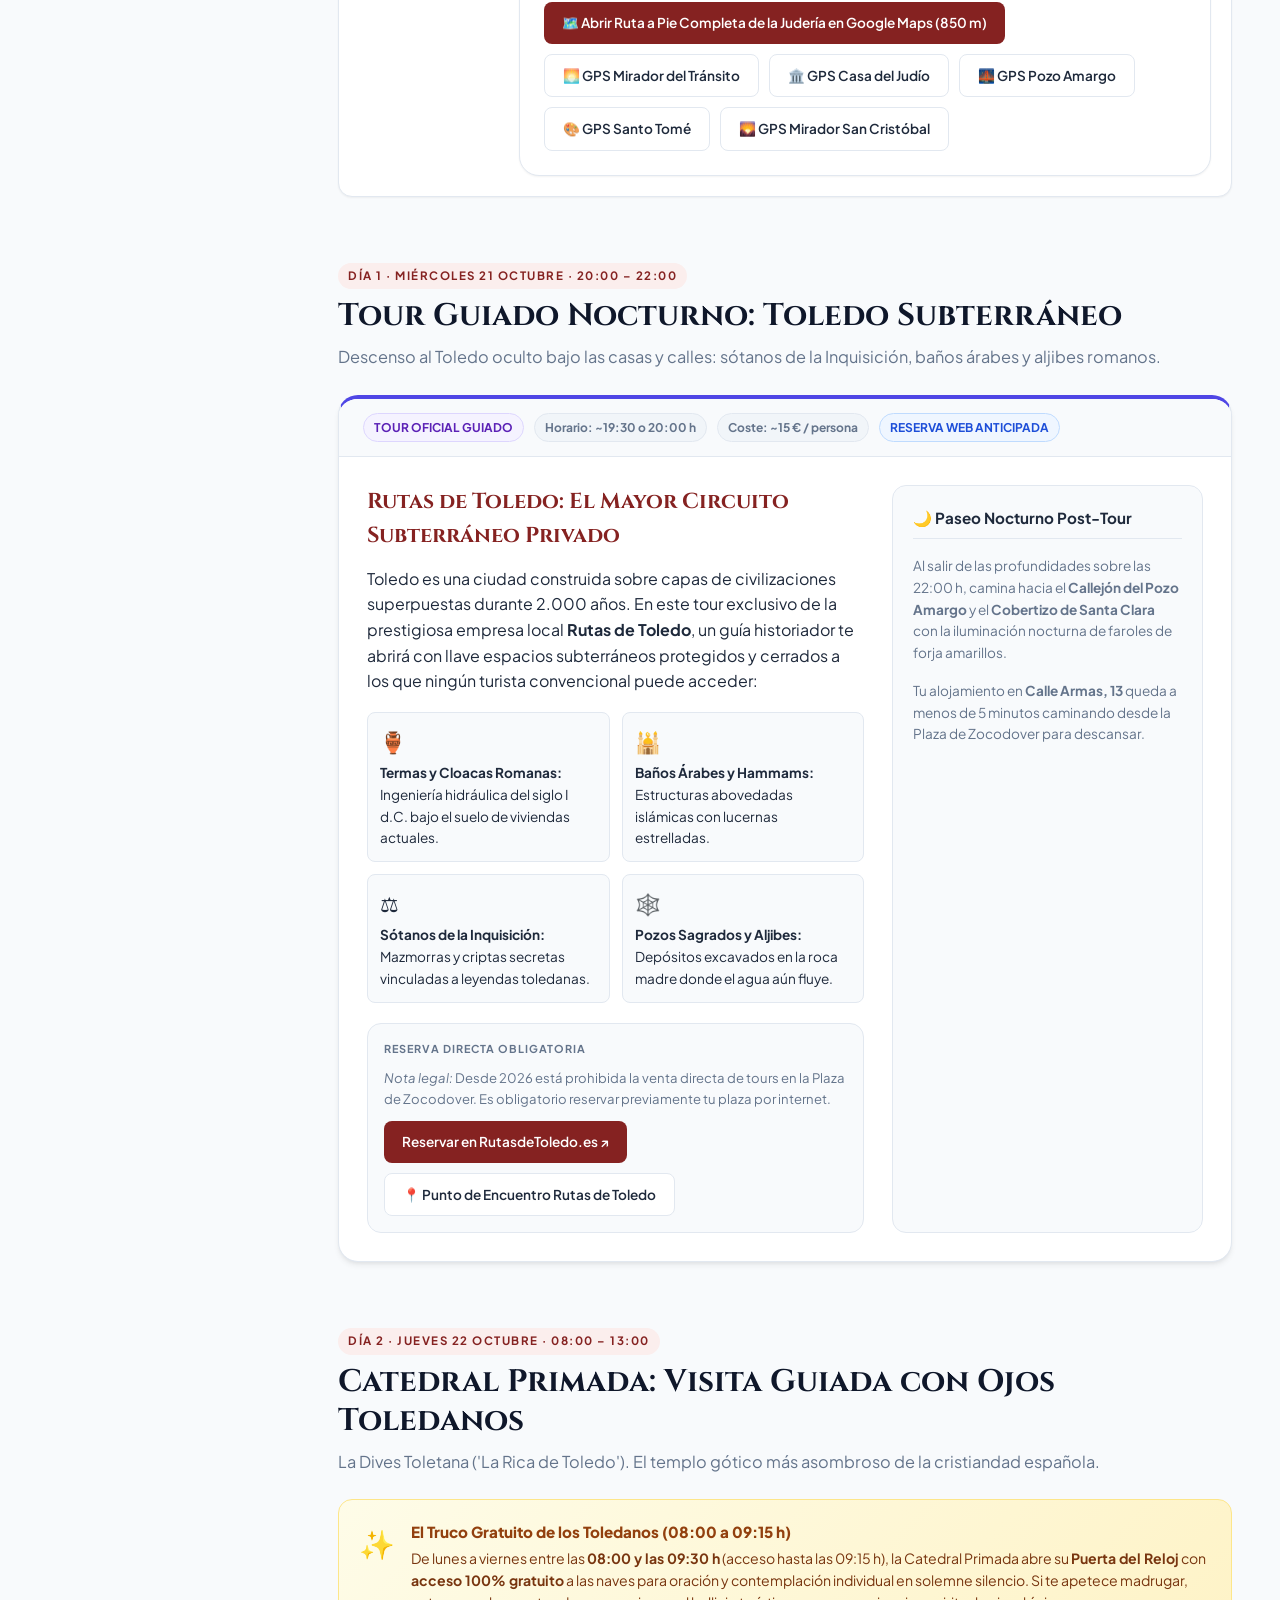
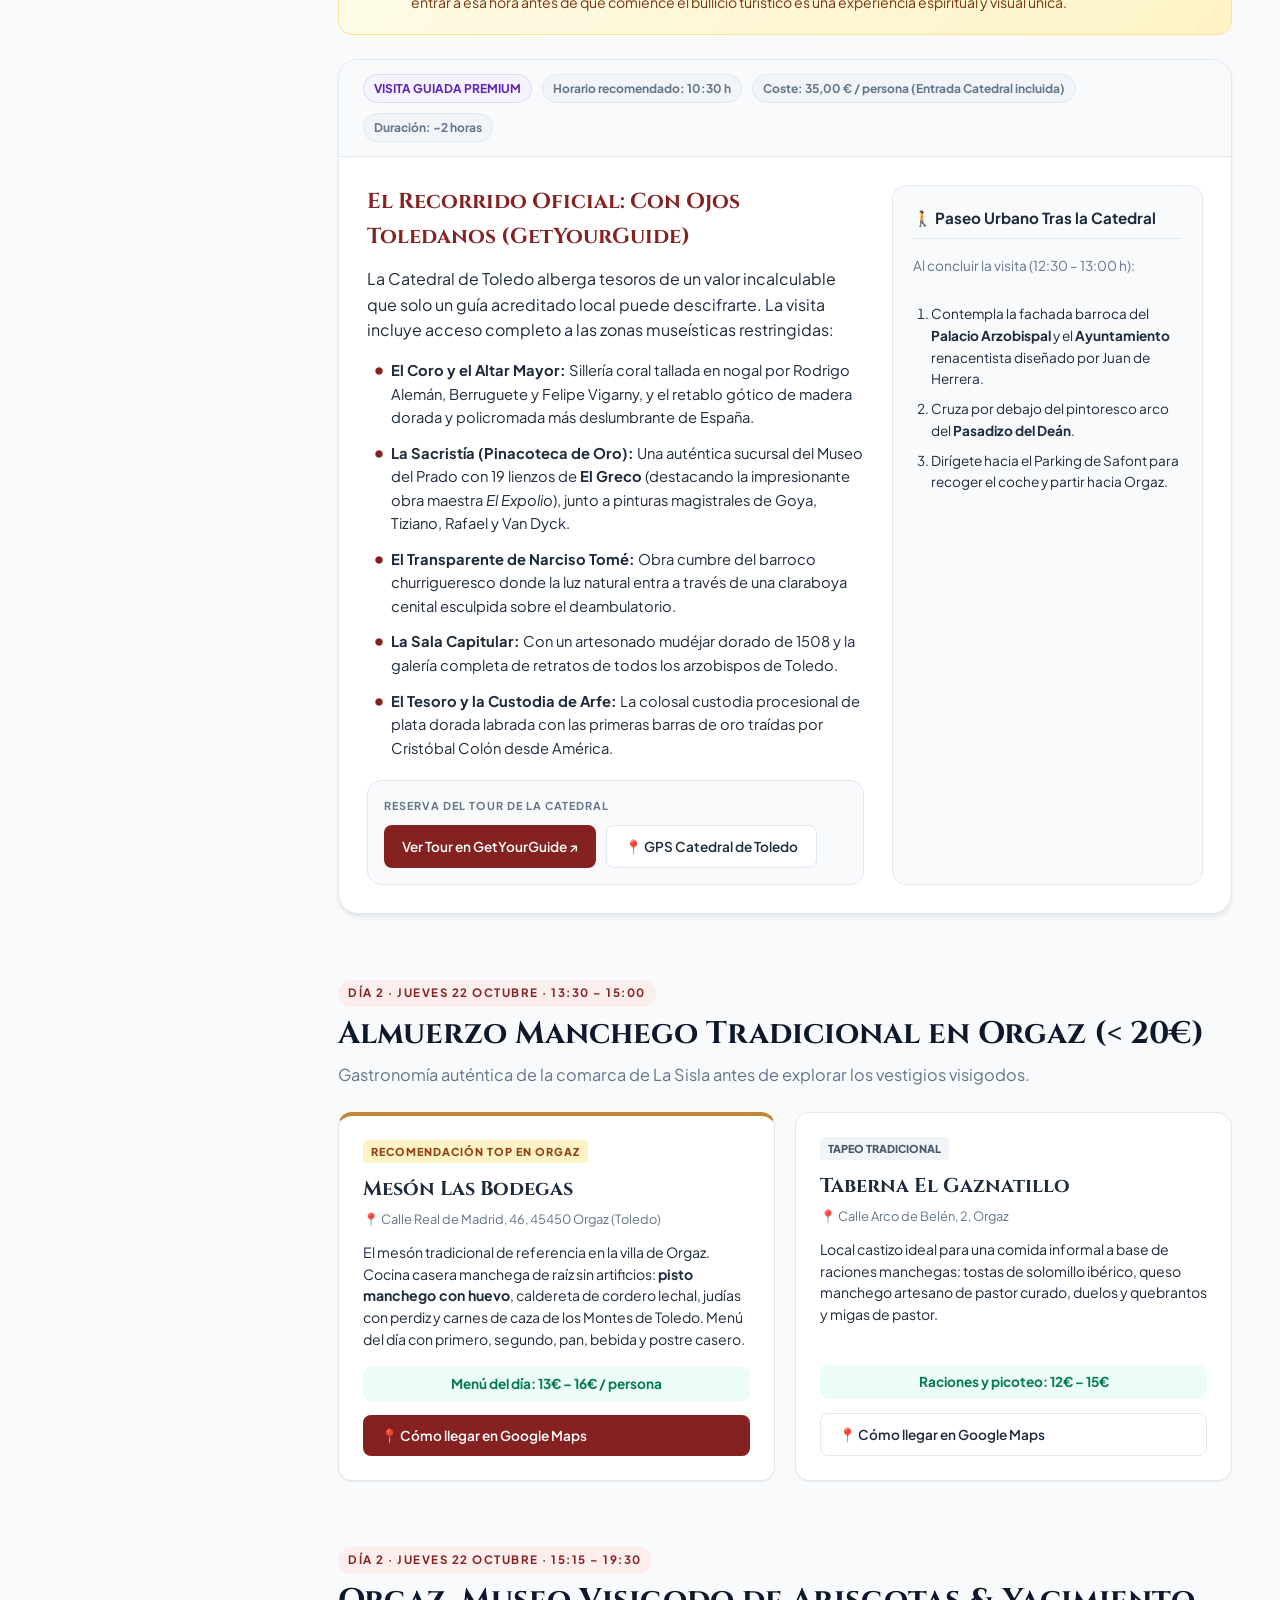
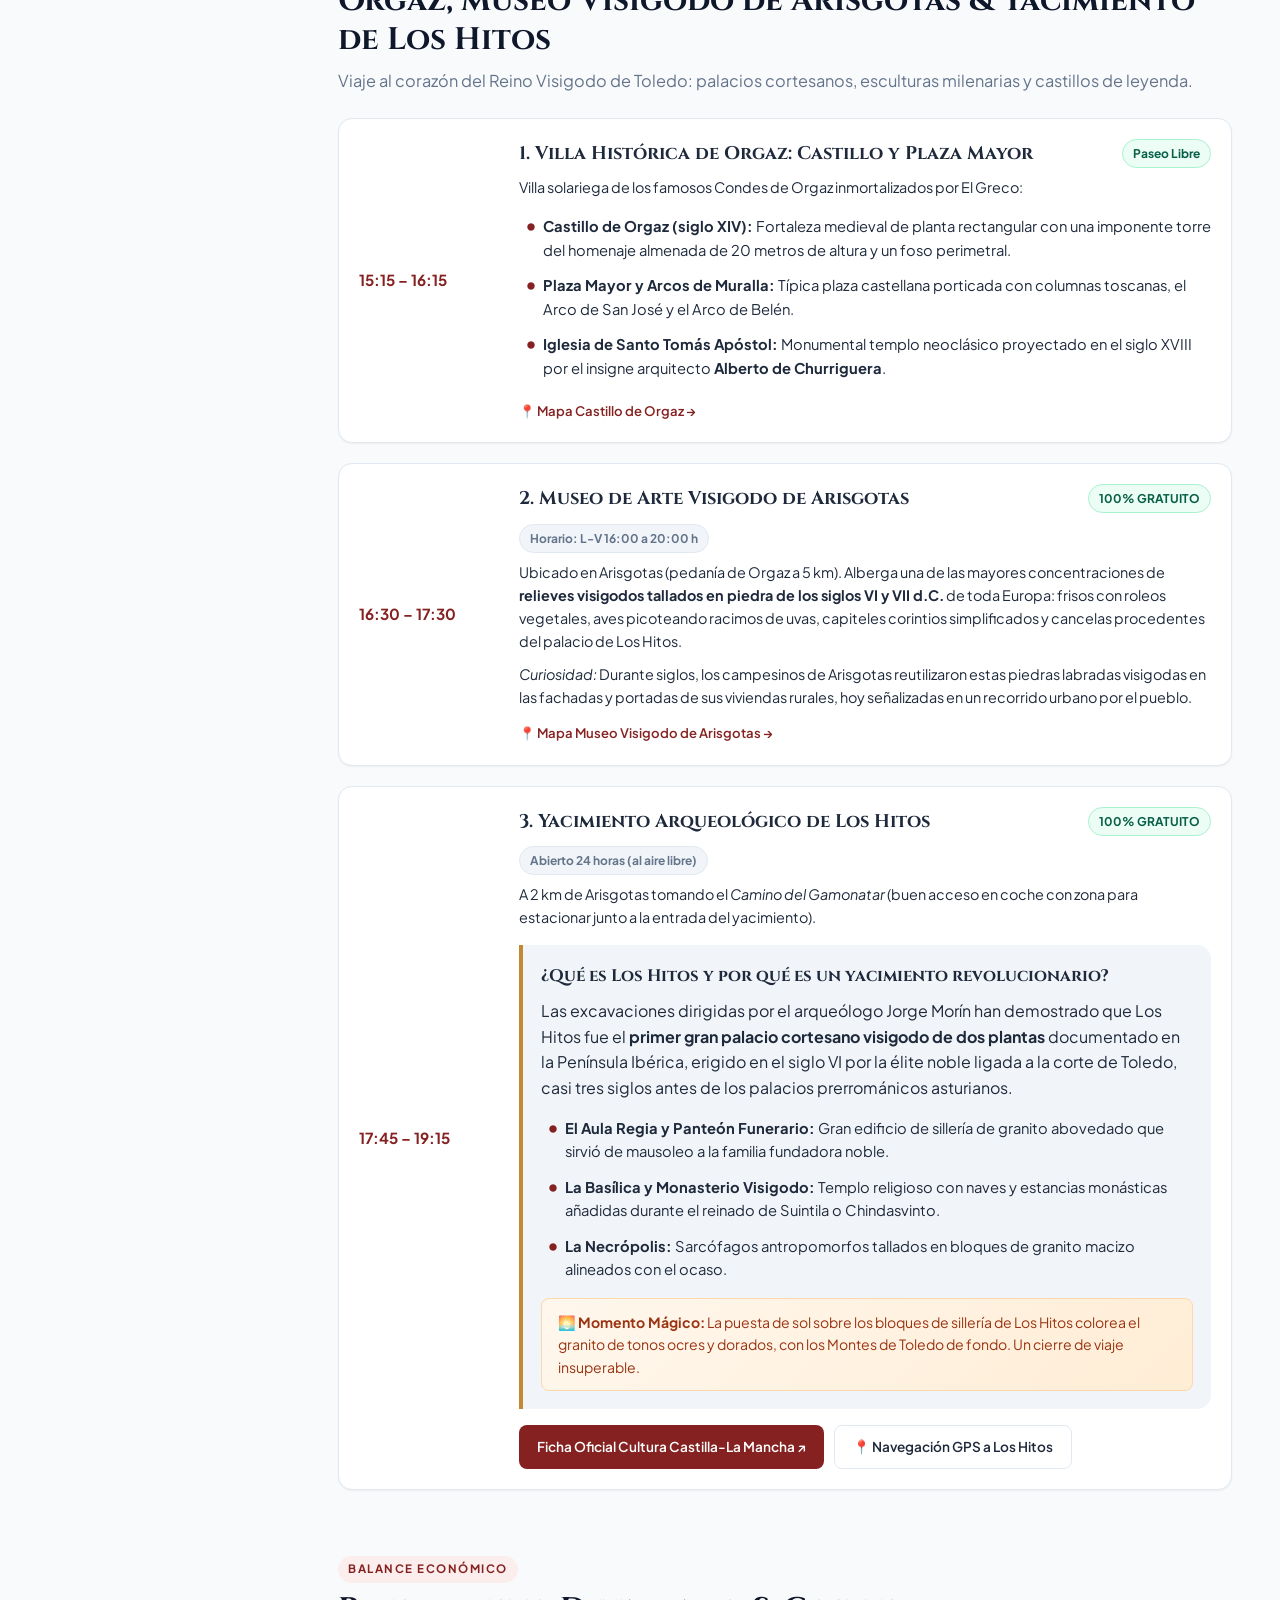
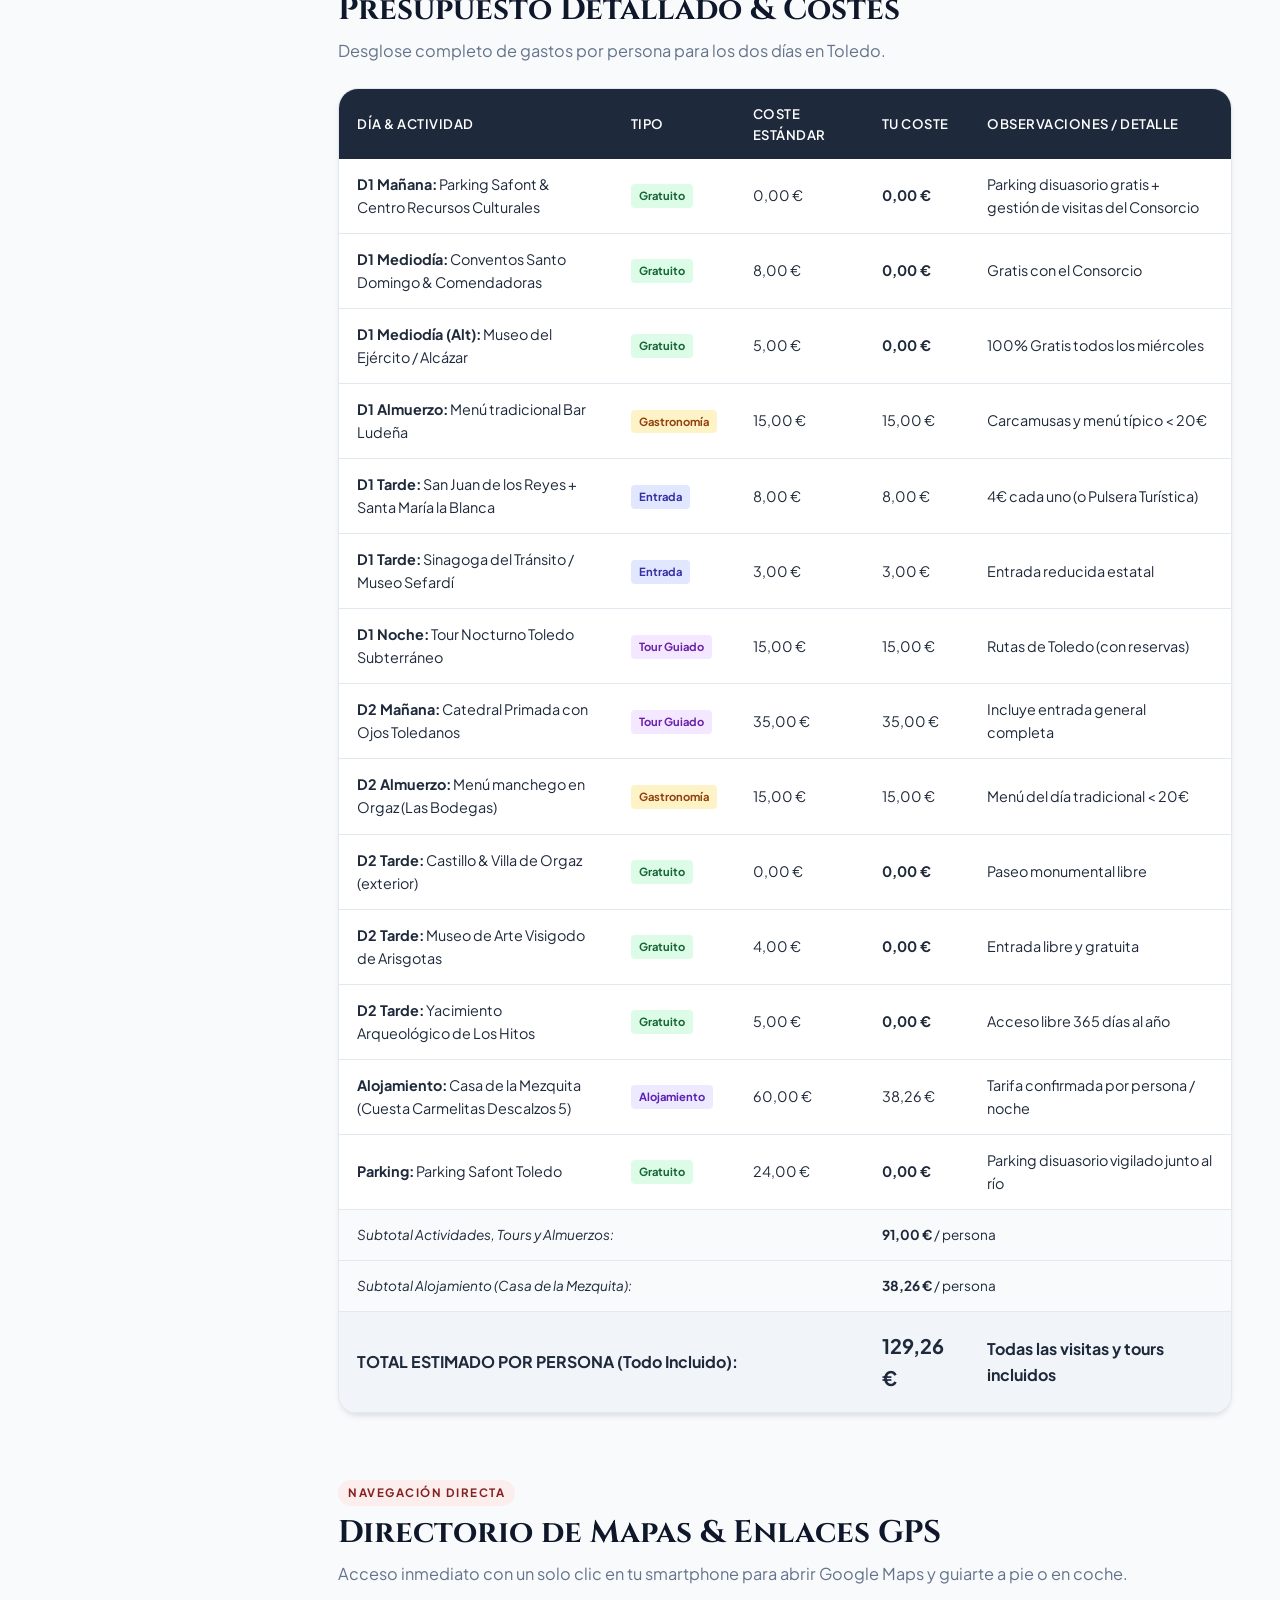
==== commit 417f1f24: "Actualizar itinerario del 21 de octubre en HTML e incluir proyecto Flutter" ====
--- a/html/visita-1/index.html
+++ b/html/visita-1/index.html
@@ -42,9 +42,9 @@
 
         <div class="nav-group-title">DÍA 1 · MIÉRCOLES 21 OCT</div>
         <a href="#dia1-manana" class="nav-item" data-section="dia1-manana">
-          <span class="nav-icon">🥾</span>
-          <span class="nav-text">Cerro del Bú & Mirador</span>
-          <span class="nav-tag-free">Gratis</span>
+          <span class="nav-icon">🅿️</span>
+          <span class="nav-text">Parking & Recursos Culturales</span>
+          <span class="nav-tag-free">10:00 h</span>
         </a>
         <a href="#dia1-mediodia" class="nav-item" data-section="dia1-mediodia">
           <span class="nav-icon">⛪</span>
@@ -134,9 +134,9 @@
                 <div class="stat-label">Miércoles 21 y Jueves 22</div>
               </div>
               <div class="stat-card">
-                <span class="stat-icon">🌿</span>
-                <div class="stat-value">Naturaleza & Sendas</div>
-                <div class="stat-label">Cerro del Bú & Valle</div>
+                <span class="stat-icon">🏛️</span>
+                <div class="stat-value">Rutas Gratuitas</div>
+                <div class="stat-label">Consorcio Toledo</div>
               </div>
               <div class="stat-card">
                 <span class="stat-icon">🏰</span>
@@ -158,7 +158,8 @@
               <div class="summary-day-block">
                 <div class="day-badge day-1">DÍA 1 · MIÉRCOLES 21 DE OCTUBRE</div>
                 <ul class="summary-list">
-                  <li><strong>08:30 – 10:45:</strong> Paseo circular desde Ermita del Valle (~1,3 km): Mirador + Peña del Rey Moro + Cerro del Bú.</li>
+                  <li><strong>10:00:</strong> Llegada al Parking Gratuito de Safont y subida en escaleras mecánicas al Miradero.</li>
+                  <li><strong>10:30:</strong> Llegada al Centro de Gestión de Recursos Culturales (Plaza Amador de los Ríos) para inicio de las visitas guiadas gratuitas.</li>
                   <li><strong>11:00 – 13:30:</strong> Visita guiada gratuita del Consorcio a Conventos de Santo Domingo El Real y Comendadoras.</li>
                   <li><strong>13:30 – 15:30:</strong> Almuerzo tradicional toledano en Bar Ludeña / Cuchara de Palo (Menú &lt; 20€).</li>
                   <li><strong>15:30 – 19:30:</strong> Judería Mayor: Sinagoga del Tránsito, San Juan de los Reyes y Santa María la Blanca.</li>
@@ -244,18 +245,18 @@
         <!-- SECCIÓN DÍA 1: MAÑANA -->
         <section id="dia1-manana" class="guide-section">
           <div class="section-header-block">
-            <span class="sub-badge">DÍA 1 · MIÉRCOLES 21 OCTUBRE · 08:30 – 10:45</span>
-            <h2 class="section-title">Circuito a Pie desde la Ermita del Valle: Peña del Rey Moro & Cerro del Bú</h2>
-            <p class="section-desc">Acceso directo en coche hasta el aparcamiento de la Ermita del Valle y recorrido a pie por los miradores y el yacimiento prehistórico.</p>
+            <span class="sub-badge">DÍA 1 · MIÉRCOLES 21 OCTUBRE · 10:00 – 11:00</span>
+            <h2 class="section-title">Llegada a Toledo: Aparcamiento & Centro de Gestión de Recursos Culturales</h2>
+            <p class="section-desc">Punto de inicio del viaje en el Parking Gratuito de Safont y traslado al Centro de Gestión de Recursos Culturales (Plaza Amador de los Ríos) para comenzar las visitas guiadas gratuitas del Consorcio.</p>
           </div>
 
           <div class="content-card">
             <div class="card-meta-bar">
               <span class="meta-pill free">100% GRATUITO</span>
-              <span class="meta-pill distance">Circuito a pie: ~1.280 m total</span>
-              <span class="meta-pill time">Tiempo total: ~45 min a 1 hora</span>
-              <span class="meta-pill diff">Dificultad: Fácil (sendero y escalones de roca)</span>
-              <span class="meta-pill car">🅿️ Coche en Ermita del Valle</span>
+              <span class="meta-pill time">⏱️ 10:00 Parking | 10:30 Centro Cultural</span>
+              <span class="meta-pill distance">🚶 Tramo a pie: ~850 m (12-15 min)</span>
+              <span class="meta-pill car">🅿️ Parking Safont (+1.000 plazas)</span>
+              <span class="meta-pill reserve">🏛️ Plaza Amador de los Ríos</span>
             </div>
 
             <!-- MAPA TOPOLÓGICO VISUAL INTERACTIVO -->
@@ -263,126 +264,162 @@
               <div class="card-icon-header">
                 <span class="card-big-icon">🗺️</span>
                 <div>
-                  <h3 class="box-title">Mapa Visual del Acceso y Distancias</h3>
-                  <span class="location-pill">Circuito circular con inicio y fin en el coche (Ermita del Valle)</span>
+                  <h3 class="box-title">Itinerario Visual de Llegada y Acceso al Centro Histórico</h3>
+                  <span class="location-pill">Desde Parking Safont (10:00 h) hasta Plaza Amador de los Ríos (10:30 h)</span>
                 </div>
               </div>
 
               <!-- Gráfico SVG vectorial representativo -->
               <div class="trail-svg-wrapper">
-                <svg class="trail-topo-svg" viewBox="0 0 820 370" xmlns="http://www.w3.org/2000/svg">
-                  <!-- Fondo de río Tajo (norte) -->
-                  <path d="M 40,75 C 200,40 400,90 600,45 C 700,20 780,50 800,60 L 800,120 C 700,100 600,105 400,150 C 200,100 40,135 0,135 Z" fill="#e0f2fe" opacity="0.8"/>
-                  <text x="400" y="105" fill="#0284c7" font-family="'Plus Jakarta Sans', sans-serif" font-size="12" font-weight="700" text-anchor="middle" letter-spacing="2">RÍO TAJO (CAÑÓN DEL MEANDRO)</text>
-                  <text x="400" y="45" fill="#64748b" font-family="'Cinzel', serif" font-size="13" font-weight="700" text-anchor="middle">↑ TOLEDO HISTÓRICO (VISTAS AL ALCÁZAR Y CASCO ANTIGUO) ↑</text>
-
-                  <!-- Carretera TO-3100 -->
-                  <path d="M 60,330 C 180,310 320,300 480,285 C 640,270 740,250 800,240" stroke="#cbd5e1" stroke-width="12" fill="none" stroke-linecap="round"/>
-                  <text x="730" y="275" fill="#94a3b8" font-family="'Plus Jakarta Sans', sans-serif" font-size="10" font-weight="600">Ctra. del Valle (TO-3100)</text>
-
-                  <!-- Trazado de los senderos (Líneas discontinuas coloreadas) -->
-                  <!-- Tramo 1: Ermita -> Peña del Rey Moro -->
-                  <path d="M 180,285 Q 210,210 280,185" stroke="#dc2626" stroke-width="4" stroke-dasharray="6,6" fill="none"/>
-                  <!-- Etiqueta Tramo 1 -->
-                  <rect x="185" y="215" width="115" height="24" rx="12" fill="#fee2e2" stroke="#fca5a5"/>
-                  <text x="242" y="231" fill="#991b1b" font-family="'Plus Jakarta Sans', sans-serif" font-size="10" font-weight="800" text-anchor="middle">180 m · 4 min ↑</text>
-
-                  <!-- Tramo 2: Peña del Rey Moro -> Cerro del Bú -->
-                  <path d="M 280,185 Q 430,165 590,195" stroke="#c28833" stroke-width="4" stroke-dasharray="6,6" fill="none"/>
-                  <!-- Etiqueta Tramo 2 -->
-                  <rect x="390" y="155" width="125" height="24" rx="12" fill="#fef3c7" stroke="#fde68a"/>
-                  <text x="452" y="171" fill="#92400e" font-family="'Plus Jakarta Sans', sans-serif" font-size="10" font-weight="800" text-anchor="middle">450 m · 8 min →</text>
-
-                  <!-- Tramo 3: Cerro del Bú -> Regreso a la Ermita -->
-                  <path d="M 590,195 Q 420,255 180,285" stroke="#059669" stroke-width="4" stroke-dasharray="6,6" fill="none"/>
-                  <!-- Etiqueta Tramo 3 -->
-                  <rect x="330" y="255" width="135" height="24" rx="12" fill="#d1fae5" stroke="#a7f3d0"/>
-                  <text x="397" y="271" fill="#065f46" font-family="'Plus Jakarta Sans', sans-serif" font-size="10" font-weight="800" text-anchor="middle">650 m · 10-12 min ↺</text>
-
-                  <!-- NODO 0: Parking y Ermita del Valle -->
-                  <circle cx="180" cy="285" r="16" fill="#1e293b" stroke="#ffffff" stroke-width="3"/>
-                  <text x="180" y="290" fill="#ffffff" font-family="'Plus Jakarta Sans', sans-serif" font-size="12" font-weight="800" text-anchor="middle">🅿️</text>
-                  <rect x="80" y="315" width="200" height="42" rx="8" fill="#ffffff" stroke="#e2e8f0" filter="drop-shadow(0 2px 4px rgba(0,0,0,0.08))"/>
-                  <text x="180" y="332" fill="#1e293b" font-family="'Plus Jakarta Sans', sans-serif" font-size="11" font-weight="800" text-anchor="middle">PARKING ERMITA DEL VALLE</text>
-                  <text x="180" y="347" fill="#64748b" font-family="'Plus Jakarta Sans', sans-serif" font-size="10" text-anchor="middle">Inicio en Coche · Mirador (0 m)</text>
-
-                  <!-- NODO 1: Peña del Rey Moro -->
-                  <circle cx="280" cy="185" r="15" fill="#852221" stroke="#ffffff" stroke-width="3"/>
-                  <text x="280" y="190" fill="#ffffff" font-family="'Plus Jakarta Sans', sans-serif" font-size="11" font-weight="800" text-anchor="middle">🪨</text>
-                  <rect x="210" y="115" width="160" height="40" rx="8" fill="#ffffff" stroke="#e2e8f0" filter="drop-shadow(0 2px 4px rgba(0,0,0,0.08))"/>
-                  <text x="290" y="132" fill="#852221" font-family="'Plus Jakarta Sans', sans-serif" font-size="11" font-weight="800" text-anchor="middle">PEÑA DEL REY MORO</text>
-                  <text x="290" y="146" fill="#64748b" font-family="'Plus Jakarta Sans', sans-serif" font-size="10" text-anchor="middle">Escalones en roca · Mirador</text>
-
-                  <!-- NODO 2: Cerro del Bú -->
-                  <circle cx="590" cy="195" r="16" fill="#c28833" stroke="#ffffff" stroke-width="3"/>
-                  <text x="590" y="200" fill="#ffffff" font-family="'Plus Jakarta Sans', sans-serif" font-size="11" font-weight="800" text-anchor="middle">🏺</text>
-                  <rect x="500" y="125" width="180" height="40" rx="8" fill="#ffffff" stroke="#e2e8f0" filter="drop-shadow(0 2px 4px rgba(0,0,0,0.08))"/>
-                  <text x="590" y="142" fill="#b45309" font-family="'Plus Jakarta Sans', sans-serif" font-size="11" font-weight="800" text-anchor="middle">CERRO DEL BÚ</text>
-                  <text x="590" y="156" fill="#64748b" font-family="'Plus Jakarta Sans', sans-serif" font-size="10" text-anchor="middle">Yacimiento Arqueológico</text>
+                <svg class="trail-topo-svg" viewBox="0 0 840 340" xmlns="http://www.w3.org/2000/svg">
+                  <!-- Fondo Río Tajo -->
+                  <path d="M 20,290 C 140,270 260,285 380,305 C 500,320 660,310 820,300 L 820,335 L 20,335 Z" fill="#e0f2fe" opacity="0.85"/>
+                  <text x="500" y="325" fill="#0284c7" font-family="'Plus Jakarta Sans', sans-serif" font-size="11" font-weight="700" text-anchor="middle" letter-spacing="1">RÍO TAJO (VEGA BAJA)</text>
+
+                  <!-- Desnivel / Peñón Histórico -->
+                  <path d="M 170,250 C 230,190 270,140 340,110 L 800,110 L 800,280 L 170,280 Z" fill="#f8fafc" stroke="#e2e8f0" stroke-width="1" opacity="0.6"/>
+
+                  <!-- Trazado de ruta (Líneas discontinuas) -->
+                  <!-- Tramo 1: Parking Safont -> Escaleras Mecánicas -->
+                  <path d="M 120,225 L 220,225" stroke="#0284c7" stroke-width="4" stroke-dasharray="6,4" fill="none"/>
+                  <!-- Tramo 2: Subida Escaleras Mecánicas Miradero -->
+                  <path d="M 220,225 Q 260,180 300,125" stroke="#16a34a" stroke-width="5" stroke-dasharray="6,4" fill="none"/>
+                  <rect x="235" y="165" width="125" height="24" rx="12" fill="#dcfce7" stroke="#86efac"/>
+                  <text x="297" y="181" fill="#15803d" font-family="'Plus Jakarta Sans', sans-serif" font-size="10" font-weight="800" text-anchor="middle">Escaleras · 2 min ↑</text>
+
+                  <!-- Tramo 3: Miradero -> Plaza Zocodover -->
+                  <path d="M 300,125 L 470,125" stroke="#b45309" stroke-width="4" stroke-dasharray="6,4" fill="none"/>
+                  <rect x="345" y="95" width="115" height="22" rx="11" fill="#fef3c7" stroke="#fde68a"/>
+                  <text x="402" y="110" fill="#92400e" font-family="'Plus Jakarta Sans', sans-serif" font-size="10" font-weight="800" text-anchor="middle">350 m · 4 min ➔</text>
+
+                  <!-- Tramo 4: Zocodover -> Plaza Amador de los Ríos -->
+                  <path d="M 470,125 Q 560,125 660,145" stroke="#852221" stroke-width="4" stroke-dasharray="6,4" fill="none"/>
+                  <rect x="525" y="145" width="125" height="22" rx="11" fill="#fee2e2" stroke="#fca5a5"/>
+                  <text x="587" y="160" fill="#991b1b" font-family="'Plus Jakarta Sans', sans-serif" font-size="10" font-weight="800" text-anchor="middle">450 m · 6 min ➔</text>
+
+                  <!-- Tramo 5 (Enlace visitas guiadas 11:00 h): Amador de los Ríos -> Santo Domingo -->
+                  <path d="M 660,145 Q 730,135 775,100" stroke="#7c3aed" stroke-width="3" stroke-dasharray="4,4" fill="none"/>
+                  <text x="740" y="80" fill="#6d28d9" font-family="'Plus Jakarta Sans', sans-serif" font-size="10" font-weight="700" text-anchor="middle">A Sto. Domingo (300m)</text>
+
+                  <!-- NODO 1: Parking Safont (10:00 h) -->
+                  <circle cx="120" cy="225" r="18" fill="#1e293b" stroke="#38bdf8" stroke-width="3"/>
+                  <text x="120" y="231" fill="#ffffff" font-family="'Plus Jakarta Sans', sans-serif" font-size="13" font-weight="800" text-anchor="middle">🅿️</text>
+                  <rect x="30" y="145" width="180" height="50" rx="8" fill="#ffffff" stroke="#cbd5e1" filter="drop-shadow(0 3px 6px rgba(0,0,0,0.08))"/>
+                  <text x="120" y="164" fill="#0369a1" font-family="'Plus Jakarta Sans', sans-serif" font-size="10" font-weight="800" text-anchor="middle">10:00 H · ETAPA 1</text>
+                  <text x="120" y="178" fill="#0f172a" font-family="'Plus Jakarta Sans', sans-serif" font-size="11" font-weight="800" text-anchor="middle">PARKING SAFONT</text>
+                  <text x="120" y="190" fill="#64748b" font-family="'Plus Jakarta Sans', sans-serif" font-size="9" text-anchor="middle">Gratis 24/7 · Sin multas ZBE</text>
+
+                  <!-- NODO 2: Escaleras Mecánicas Safont -->
+                  <circle cx="220" cy="225" r="13" fill="#16a34a" stroke="#ffffff" stroke-width="2.5"/>
+                  <text x="220" y="229" fill="#ffffff" font-family="'Plus Jakarta Sans', sans-serif" font-size="10" font-weight="800" text-anchor="middle">⚡</text>
+
+                  <!-- NODO 3: Paseo del Miradero -->
+                  <circle cx="300" cy="125" r="12" fill="#059669" stroke="#ffffff" stroke-width="2"/>
+                  <text x="300" y="152" fill="#047857" font-family="'Plus Jakarta Sans', sans-serif" font-size="10" font-weight="700" text-anchor="middle">Miradero</text>
+
+                  <!-- NODO 4: Plaza Zocodover -->
+                  <circle cx="470" cy="125" r="15" fill="#d97706" stroke="#ffffff" stroke-width="2.5"/>
+                  <text x="470" y="130" fill="#ffffff" font-family="'Plus Jakarta Sans', sans-serif" font-size="10" font-weight="800" text-anchor="middle">🏰</text>
+                  <rect x="405" y="45" width="130" height="38" rx="6" fill="#ffffff" stroke="#fde68a" filter="drop-shadow(0 2px 4px rgba(0,0,0,0.06))"/>
+                  <text x="470" y="62" fill="#b45309" font-family="'Plus Jakarta Sans', sans-serif" font-size="10" font-weight="800" text-anchor="middle">PLAZA ZOCODOVER</text>
+                  <text x="470" y="75" fill="#64748b" font-family="'Plus Jakarta Sans', sans-serif" font-size="9" text-anchor="middle">10:20 h · Centro vital</text>
+
+                  <!-- NODO 5: Centro de Recursos Culturales (10:30 h) -->
+                  <circle cx="660" cy="145" r="18" fill="#852221" stroke="#fbbf24" stroke-width="3"/>
+                  <text x="660" y="151" fill="#ffffff" font-family="'Plus Jakarta Sans', sans-serif" font-size="12" font-weight="800" text-anchor="middle">🏛️</text>
+                  <rect x="560" y="205" width="220" height="54" rx="8" fill="#ffffff" stroke="#fca5a5" filter="drop-shadow(0 4px 8px rgba(0,0,0,0.1))"/>
+                  <text x="670" y="223" fill="#991b1b" font-family="'Plus Jakarta Sans', sans-serif" font-size="10" font-weight="800" text-anchor="middle">10:30 H · ETAPA 2</text>
+                  <text x="670" y="238" fill="#852221" font-family="'Plus Jakarta Sans', sans-serif" font-size="11" font-weight="800" text-anchor="middle">PLAZA AMADOR DE LOS RÍOS</text>
+                  <text x="670" y="251" fill="#475569" font-family="'Plus Jakarta Sans', sans-serif" font-size="9" text-anchor="middle">C. Recursos Culturales · Consorcio</text>
+
+                  <!-- NODO 6: Visitas Conventos (11:00 h) -->
+                  <circle cx="775" cy="100" r="14" fill="#7c3aed" stroke="#ffffff" stroke-width="2"/>
+                  <text x="775" y="105" fill="#ffffff" font-family="'Plus Jakarta Sans', sans-serif" font-size="10" font-weight="800" text-anchor="middle">⛪</text>
+                  <text x="775" y="125" fill="#6d28d9" font-family="'Plus Jakarta Sans', sans-serif" font-size="9" font-weight="800" text-anchor="middle">11:00 h Visita</text>
                 </svg>
               </div>
 
-              <!-- DESGLOSE DE TRAMOS Y DISTANCIAS -->
+              <!-- DESGLOSE DE ETAPAS -->
               <div class="trail-legs-grid">
                 
-                <div class="trail-leg-item" style="border-left-color: #dc2626;">
+                <div class="trail-leg-item" style="border-left-color: #0284c7;">
                   <div class="trail-leg-header">
-                    <span class="trail-leg-title">Tramo 1: Ermita ➔ Peña del Rey Moro</span>
-                    <span class="trail-leg-dist" style="background:#fee2e2; color:#991b1b;">180 m · 4 min</span>
+                    <span class="trail-leg-title">Etapa 1: Aparcamiento Safont</span>
+                    <span class="trail-leg-dist" style="background:#e0f2fe; color:#0369a1;">10:00 h · Coche</span>
                   </div>
                   <p class="trail-leg-desc">
-                    <strong>Acceso:</strong> Deja el coche en el parking de la Ermita del Valle. Cruza con precaución hacia el risco granítico que queda justo detrás y encima de la ermita. Verás una senda acondicionada con una <strong>escalinata tallada en la roca viva</strong>.
+                    <strong>Llegada y estacionamiento:</strong> Aparcamiento público y gratuito de Safont (Ronda de Juanelo). Dispone de más de 1.000 plazas vigiladas e iluminadas junto al río Tajo. Evita multas de la Zona de Bajas Emisiones (ZBE).
                   </p>
                   <p class="trail-leg-desc">
-                    <strong>Experiencia:</strong> Coronar la Peña del Rey Moro ofrece la mejor perspectiva del río encajonado y la muralla toledana.
+                    <strong>Ascenso directo:</strong> Cruza el paso de peatones hacia las <strong>Escaleras Mecánicas de Safont</strong> que suben al Miradero en solo 2 minutos, salvando el desnivel del peñón.
                   </p>
                 </div>
 
-                <div class="trail-leg-item" style="border-left-color: #c28833;">
+                <div class="trail-leg-item" style="border-left-color: #d97706;">
                   <div class="trail-leg-header">
-                    <span class="trail-leg-title">Tramo 2: Peña ➔ Cerro del Bú</span>
-                    <span class="trail-leg-dist" style="background:#fef3c7; color:#92400e;">450 m · 8 min</span>
+                    <span class="trail-leg-title">Paseo: Miradero ➔ Zocodover ➔ Amador de los Ríos</span>
+                    <span class="trail-leg-dist" style="background:#fef3c7; color:#92400e;">~850 m · 12-15 min</span>
                   </div>
                   <p class="trail-leg-desc">
-                    <strong>Acceso:</strong> Desciende los escalones de la peña y toma el sendero que avanza en suave descenso hacia el este (en dirección hacia el Puente de Alcántara visible al fondo). El sendero llanea entre jaras y peñascos hasta el promontorio del Cerro del Bú.
+                    <strong>Trayecto a pie:</strong> Desde el Miradero, sube por la Cuesta de las Armas hacia la monumental <strong>Plaza de Zocodover</strong>. Continúa por la Calle Comercio y Martín Gamero hacia la <strong>Plaza Amador de los Ríos</strong>.
                   </p>
                   <p class="trail-leg-desc">
-                    <strong>Experiencia:</strong> Paneles del yacimiento de la Edad del Bronce (s. XIII a.C.) y vista frontal sobrecogedora del Alcázar.
+                    <strong>Recorrido cómodo:</strong> Paseo adoquinado muy agradable y sin prisas para llegar con holgura a las 10:30 h.
                   </p>
                 </div>
 
-                <div class="trail-leg-item" style="border-left-color: #059669;">
+                <div class="trail-leg-item" style="border-left-color: #852221;">
                   <div class="trail-leg-header">
-                    <span class="trail-leg-title">Tramo 3: Cerro del Bú ➔ Vuelta al Coche</span>
-                    <span class="trail-leg-dist" style="background:#d1fae5; color:#065f46;">650 m · 10 min</span>
+                    <span class="trail-leg-title">Etapa 2: Centro de Gestión de Recursos Culturales</span>
+                    <span class="trail-leg-dist" style="background:#fee2e2; color:#991b1b;">10:30 h · Punto Clave</span>
                   </div>
                   <p class="trail-leg-desc">
-                    <strong>Acceso:</strong> Desde el cerro, regresa por el sendero perimetral que bordea la ladera hacia el suroeste sin necesidad de volver a subir a la Peña del Rey Moro. El camino te devuelve llaneando directamente a la explanada de la Ermita del Valle.
+                    <strong>Inicio de Visitas Gratuitas:</strong> Oficina oficial del <em>Consorcio de Toledo</em> donde se gestiona el programa de visitas guiadas gratuitas <em>Patrimonio Desconocido</em>.
                   </p>
                   <p class="trail-leg-desc">
-                    <strong>Fin del circuito:</strong> Llegas a tu coche tras haber recorrido apenas <strong>1,28 km en total</strong>.
+                    <strong>Enlace a las 11:00 h:</strong> Desde aquí sale o se coordina la visita guiada a los Conventos (Santo Domingo El Real y Comendadoras), situada a solo 300 m (4 min a pie).
                   </p>
                 </div>
 
               </div>
 
-              <!-- BOTONERA GPS DIRECTA -->
-              <div class="action-btn-group" style="margin-top: 20px;">
-                <a href="https://www.google.com/maps/dir/?api=1&origin=Ermita+del+Valle+Toledo&destination=Ermita+del+Valle+Toledo&waypoints=Peña+del+Rey+Moro+Toledo%7CCerro+del+Bú+Toledo&travelmode=walking" target="_blank" class="btn-primary">🗺️ Abrir Ruta a Pie Circular en Google Maps GPS</a>
-                <a href="https://www.google.com/maps/search/?api=1&query=Aparcamiento+Mirador+del+Valle+Toledo" target="_blank" class="btn-secondary">🅿️ GPS Parking Ermita del Valle (Coche)</a>
-                <a href="https://www.google.com/maps/search/?api=1&query=Peña+del+Rey+Moro+Toledo" target="_blank" class="btn-secondary">📍 GPS Peña del Rey Moro</a>
-                <a href="https://www.google.com/maps/search/?api=1&query=Yacimiento+Arqueologico+Cerro+del+Bu+Toledo" target="_blank" class="btn-secondary">📍 GPS Yacimiento Cerro del Bú</a>
-              </div>
-            </div>
-
-            <!-- LOGÍSTICA POST-RUTA -->
+              <!-- TARJETA DESTACADA CON LOS DATOS EXACTOS DEL CENTRO CULTURAL -->
+              <div class="info-box-card highlight-card" style="margin-top: 24px; border: 2px solid #852221; background: linear-gradient(135deg, #ffffff 0%, #fffbfb 100%);">
+                <div class="card-icon-header">
+                  <span class="card-big-icon">🏛️</span>
+                  <div>
+                    <h3 class="box-title" style="color: #852221;">CENTRO DE GESTIÓN DE RECURSOS CULTURALES</h3>
+                    <span class="location-pill">Plaza Amador de los Ríos, Toledo (Consorcio de la Ciudad de Toledo)</span>
+                  </div>
+                </div>
+                
+                <div class="amenity-list" style="margin-top: 14px;">
+                  <div class="amenity-item">📍 <strong>Dirección:</strong> Plaza Amador de los Ríos, Toledo</div>
+                  <div class="amenity-item">📞 <strong>Teléfono:</strong> <a href="tel:925253080" style="color: #852221; font-weight: 700; text-decoration: underline;">925 25 30 80</a></div>
+                  <div class="amenity-item">⏰ <strong>Horario de atención:</strong> M-S: 10:00 a 14:00, 16:00 a 20:00 (Martes a Sábado)</div>
+                  <div class="amenity-item">🎟️ <strong>Punto de inicio:</strong> Gestión e inicio de las visitas guiadas gratuitas del Consorcio (Patrimonio Desconocido).</div>
+                  <div class="amenity-item">🏺 <strong>Subsuelo arqueológico:</strong> Da acceso a las históricas <strong>Termas Romanas de Amador de los Ríos</strong> (siglos I-II d.C.).</div>
+                </div>
+
+                <!-- BOTONERA GPS DIRECTA DE LA SECCIÓN -->
+                <div class="action-btn-group" style="margin-top: 20px;">
+                  <a href="https://www.google.com/maps/dir/?api=1&origin=Parking+Safont+Toledo&destination=Plaza+Amador+de+los+Rios+Toledo&travelmode=walking" target="_blank" class="btn-primary">🗺️ Ruta a Pie en Google Maps: Parking Safont ➔ Pl. Amador de los Ríos</a>
+                  <a href="https://www.google.com/maps/search/?api=1&query=Parking+Safont+Toledo" target="_blank" class="btn-secondary">🅿️ GPS Parking Safont (Coche - 10:00 h)</a>
+                  <a href="https://www.google.com/maps/search/?api=1&query=Plaza+Amador+de+los+Rios+Toledo" target="_blank" class="btn-secondary">📍 GPS Plaza Amador de los Ríos (10:30 h)</a>
+                  <a href="tel:925253080" class="btn-secondary">📞 Llamar al Centro (925 25 30 80)</a>
+                </div>
+              </div>
+
+            </div>
+
+            <!-- LOGÍSTICA POST-LLEGADA / ENLACE AL MEDIODÍA -->
             <div class="itinerary-links-box" style="margin-top: 20px;">
-              <span class="box-tag">SIGUIENTE PASO DE LA MAÑANA (10:45 h)</span>
+              <span class="box-tag">SIGUIENTE PASO (11:00 h)</span>
               <p class="box-note">
-                Una vez completado el paseo y de vuelta en el coche, baja con el vehículo (5 min) hasta el <strong>Parking Gratuito de Safont</strong> (junto al río). Allí lo dejas aparcado todo el día y subes en 3 min por las escaleras mecánicas hacia la Plaza de Zocodover para comenzar la visita de los conventos del Consorcio a las 11:00 h.
+                Una vez recibidas las acreditaciones y explicaciones en el Centro de Recursos Culturales, nos desplazamos a pie (apenas <strong>300 metros · 4 minutos</strong> por la Plaza de las Tendillas) hasta la <strong>Plaza de Santo Domingo El Real</strong> para comenzar la visita guiada a los conventos de clausura a las 11:00 h.
               </p>
               <div class="links-flex">
-                <a href="https://www.google.com/maps/dir/?api=1&origin=Aparcamiento+Mirador+del+Valle+Toledo&destination=Parking+Safont+Toledo" target="_blank" class="btn-primary">🚗 Ruta en Coche: Ermita del Valle ➔ Parking Safont (5 min)</a>
+                <a href="https://www.google.com/maps/dir/?api=1&origin=Plaza+Amador+de+los+Rios+Toledo&destination=Plaza+Santo+Domingo+el+Real+Toledo&travelmode=walking" target="_blank" class="btn-primary">🚶 Ruta a Pie: Pl. Amador de los Ríos ➔ Sto. Domingo El Real (4 min)</a>
               </div>
             </div>
 
@@ -1157,11 +1194,11 @@
               </thead>
               <tbody>
                 <tr>
-                  <td><strong>D1 Mañana:</strong> Cerro del Bú + Mirador del Valle</td>
+                  <td><strong>D1 Mañana:</strong> Parking Safont & Centro Recursos Culturales</td>
                   <td><span class="tag-badge free">Gratuito</span></td>
                   <td>0,00 €</td>
                   <td class="free-cell">0,00 €</td>
-                  <td>Ruta de senderismo libre</td>
+                  <td>Parking disuasorio gratis + gestión de visitas del Consorcio</td>
                 </tr>
                 <tr>
                   <td><strong>D1 Mediodía:</strong> Conventos Santo Domingo & Comendadoras</td>
@@ -1292,19 +1329,19 @@
               <ul class="map-links-list">
                 <li>
                   <a href="https://www.google.com/maps/search/?api=1&query=Parking+Safont+Toledo" target="_blank">
-                    <span>Parking Gratuito Safont (Toledo Base)</span>
-                    <span class="link-tag">Abrir GPS ↗</span>
-                  </a>
-                </li>
-                <li>
-                  <a href="https://www.google.com/maps/search/?api=1&query=Aparcamiento+Mirador+del+Valle+Toledo" target="_blank">
-                    <span>Parking Mirador del Valle (Senderismo amplio)</span>
-                    <span class="link-tag">Abrir GPS ↗</span>
-                  </a>
-                </li>
-                <li>
-                  <a href="https://www.google.com/maps/search/?api=1&query=39.8516,-4.0178" target="_blank">
-                    <span>Apartadero Arroyo Degollada (Pie Cerro del Bú)</span>
+                    <span>Parking Gratuito Safont (Llegada 10:00 h · Base Oficial)</span>
+                    <span class="link-tag">Abrir GPS ↗</span>
+                  </a>
+                </li>
+                <li>
+                  <a href="https://www.google.com/maps/search/?api=1&query=Escaleras+Mecanicas+Safont+Paseo+del+Miradero+Toledo" target="_blank">
+                    <span>Acceso Escaleras Mecánicas de Safont / Miradero</span>
+                    <span class="link-tag">Abrir GPS ↗</span>
+                  </a>
+                </li>
+                <li>
+                  <a href="https://www.google.com/maps/search/?api=1&query=Parking+Miradero+Toledo" target="_blank">
+                    <span>Parking Subterráneo Miradero (Alternativa de Pago)</span>
                     <span class="link-tag">Abrir GPS ↗</span>
                   </a>
                 </li>
@@ -1340,38 +1377,38 @@
 
             <div class="map-card">
               <div class="map-card-header">
-                <span class="map-icon">🥾</span>
-                <h4>Paseo a Pie Día 1 (Ermita del Valle)</h4>
+                <span class="map-icon">🏛️</span>
+                <h4>Llegada & Centro Cultural (Día 1 Mañana)</h4>
               </div>
               <ul class="map-links-list">
                 <li>
-                  <a href="https://www.google.com/maps/dir/?api=1&origin=Ermita+del+Valle+Toledo&destination=Ermita+del+Valle+Toledo&waypoints=Peña+del+Rey+Moro+Toledo%7CCerro+del+Bú+Toledo&travelmode=walking" target="_blank">
-                    <span>Ruta a Pie Circular Google Maps (1,3 km)</span>
+                  <a href="https://www.google.com/maps/search/?api=1&query=Parking+Safont+Toledo" target="_blank">
+                    <span>Parking Gratuito Safont (Llegada 10:00 h)</span>
+                    <span class="link-tag">Abrir GPS ↗</span>
+                  </a>
+                </li>
+                <li>
+                  <a href="https://www.google.com/maps/search/?api=1&query=Plaza+Amador+de+los+Rios+Toledo" target="_blank">
+                    <span>Centro de Gestión de Recursos Culturales (10:30 h)</span>
+                    <span class="link-tag">Abrir GPS ↗</span>
+                  </a>
+                </li>
+                <li>
+                  <a href="https://www.google.com/maps/dir/?api=1&origin=Parking+Safont+Toledo&destination=Plaza+Amador+de+los+Rios+Toledo&travelmode=walking" target="_blank">
+                    <span>Ruta a Pie: Parking Safont ➔ Pl. Amador de los Ríos (850 m)</span>
                     <span class="link-tag">Ruta GPS ↗</span>
                   </a>
                 </li>
                 <li>
-                  <a href="https://www.google.com/maps/search/?api=1&query=Aparcamiento+Mirador+del+Valle+Toledo" target="_blank">
-                    <span>Parking Ermita del Valle (Inicio Coche)</span>
-                    <span class="link-tag">Abrir GPS ↗</span>
-                  </a>
-                </li>
-                <li>
-                  <a href="https://www.google.com/maps/search/?api=1&query=Peña+del+Rey+Moro+Toledo" target="_blank">
-                    <span>Peña del Rey Moro (Mirador Escalonado)</span>
-                    <span class="link-tag">Abrir GPS ↗</span>
-                  </a>
-                </li>
-                <li>
-                  <a href="https://www.google.com/maps/search/?api=1&query=Yacimiento+Arqueologico+Cerro+del+Bu+Toledo" target="_blank">
-                    <span>Yacimiento Arqueológico Cerro del Bú</span>
-                    <span class="link-tag">Abrir GPS ↗</span>
-                  </a>
-                </li>
-                <li>
-                  <a href="https://es.wikiloc.com/rutas-senderismo/yacimiento-arqueologico-cerro-del-bu-pena-del-rey-moro-y-mirador-del-valle-desde-toledo-223693028" target="_blank">
-                    <span>Track Wikiloc original (Referencia)</span>
-                    <span class="link-tag">Wikiloc ↗</span>
+                  <a href="https://www.google.com/maps/dir/?api=1&origin=Plaza+Amador+de+los+Rios+Toledo&destination=Plaza+Santo+Domingo+el+Real+Toledo&travelmode=walking" target="_blank">
+                    <span>Ruta a Pie: Pl. Amador de los Ríos ➔ Sto. Domingo El Real (300 m)</span>
+                    <span class="link-tag">Ruta GPS ↗</span>
+                  </a>
+                </li>
+                <li>
+                  <a href="tel:925253080">
+                    <span>Teléfono Centro de Recursos Culturales: 925 25 30 80</span>
+                    <span class="link-tag">Llamar 📞</span>
                   </a>
                 </li>
               </ul>
--- a/html/visita-1/styles.css
+++ b/html/visita-1/styles.css
@@ -1386,7 +1386,7 @@
 }
 
 /* ==========================================================================
-   MAPA VISUAL Y TRAYECTO ERMITA DEL VALLE -> PEÑA REY MORO -> CERRO DEL BÚ
+   MAPA VISUAL Y TRAYECTO DE ITINERARIOS (PARKING SAFONT / AMADOR DE LOS RÍOS / JUDERÍA)
    ========================================================================== */
 .trail-topo-card {
   background: #ffffff;
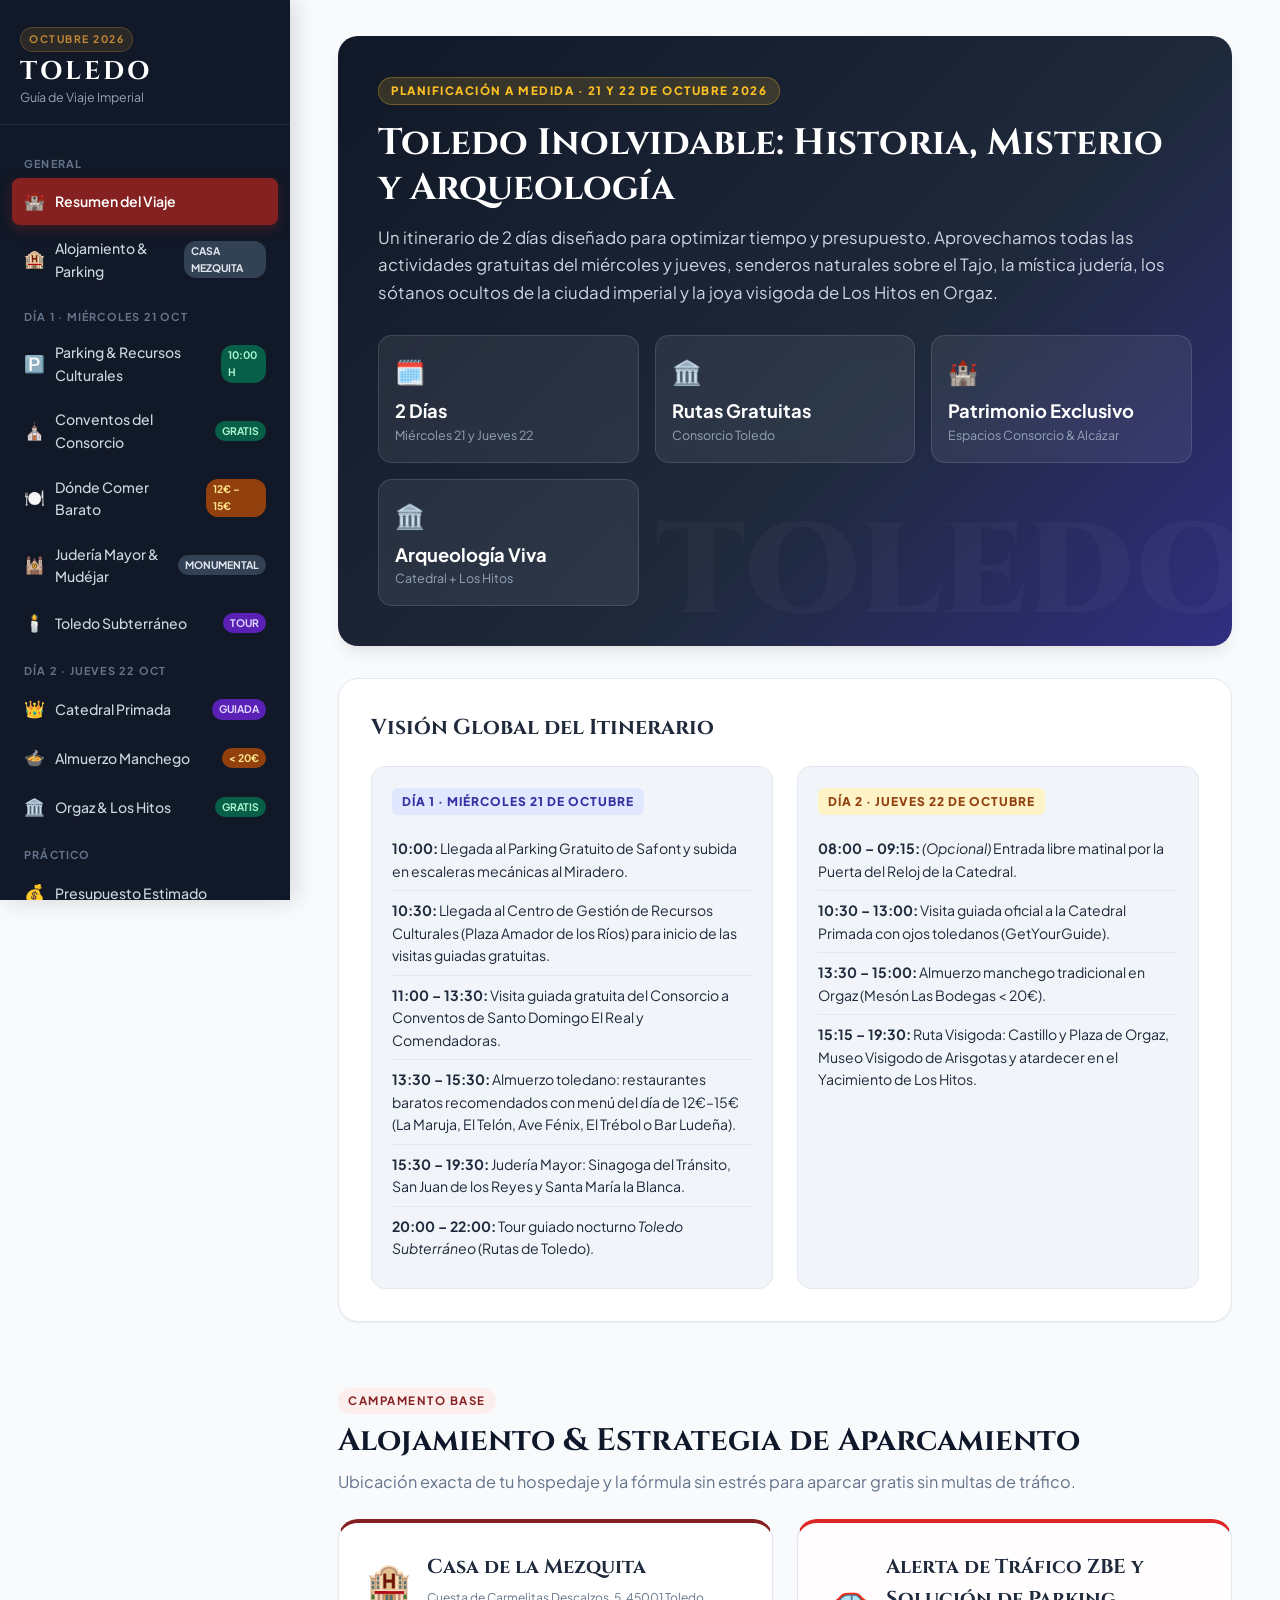
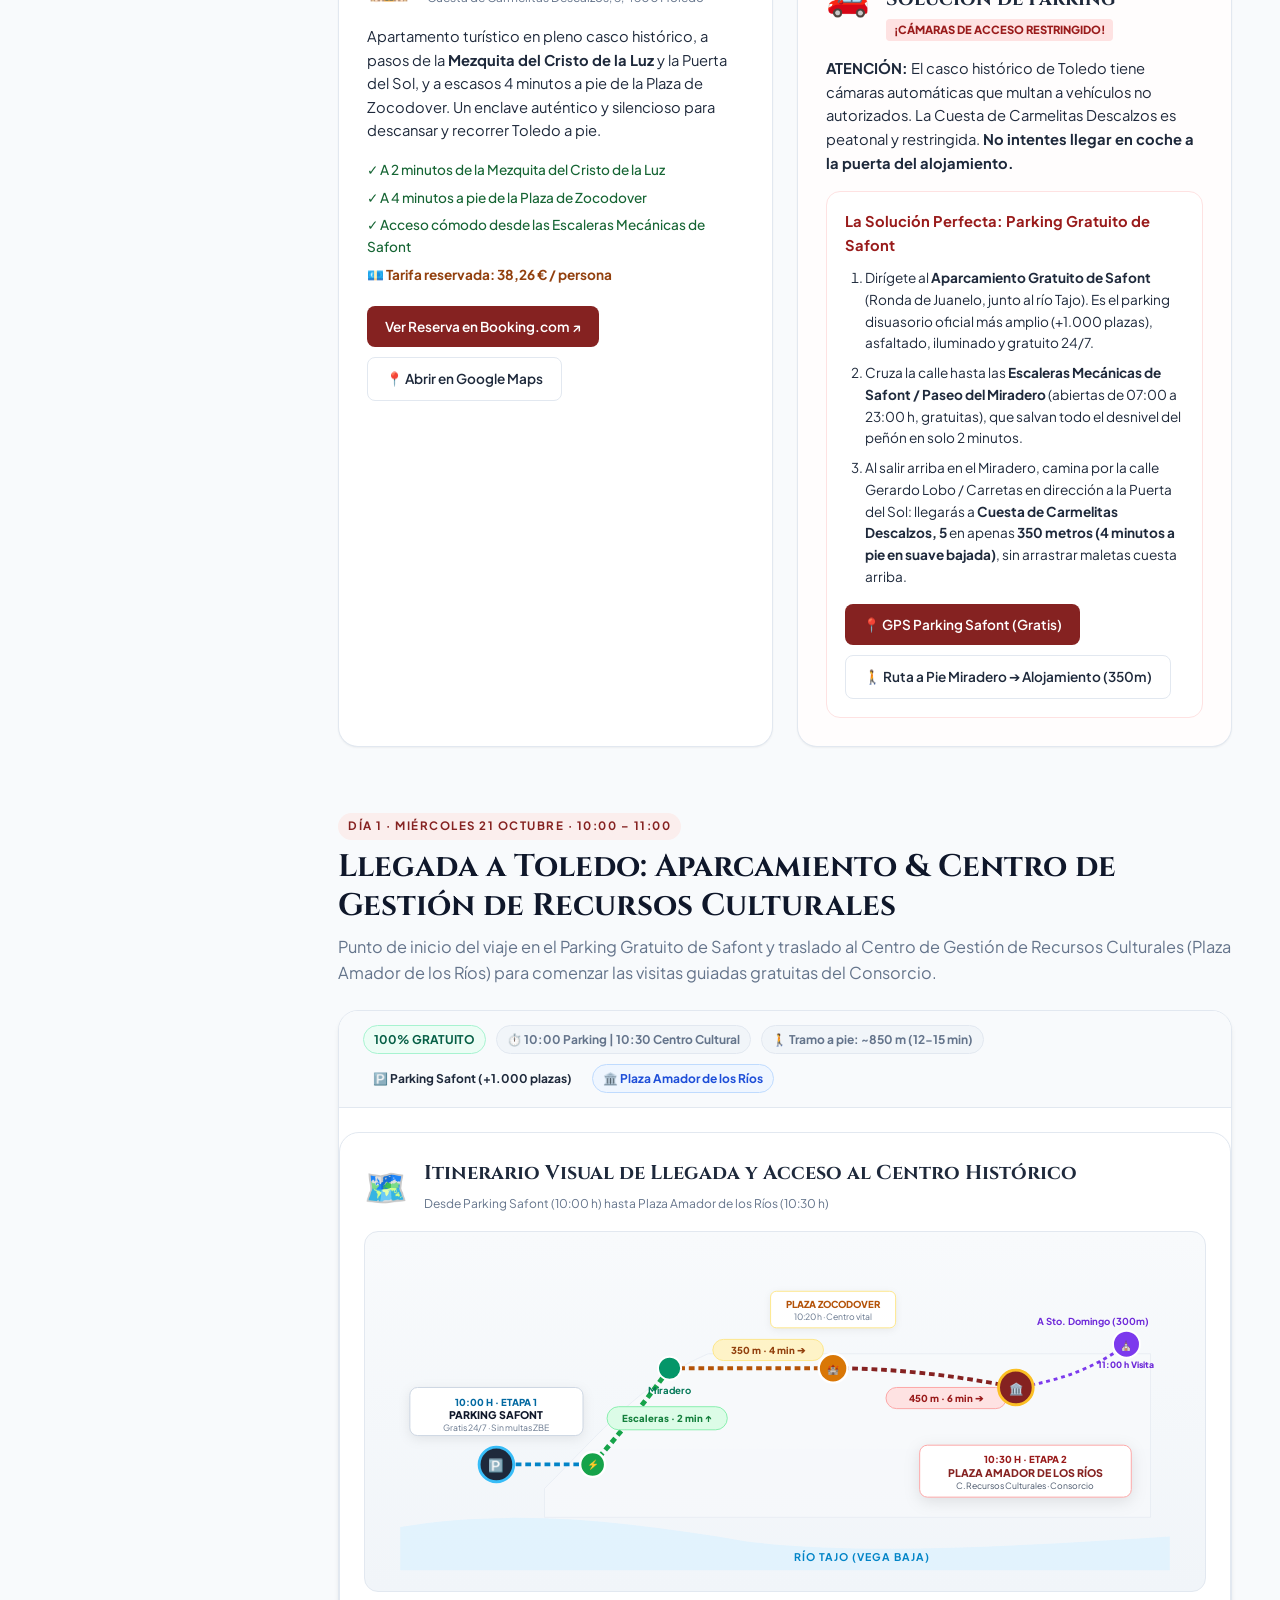
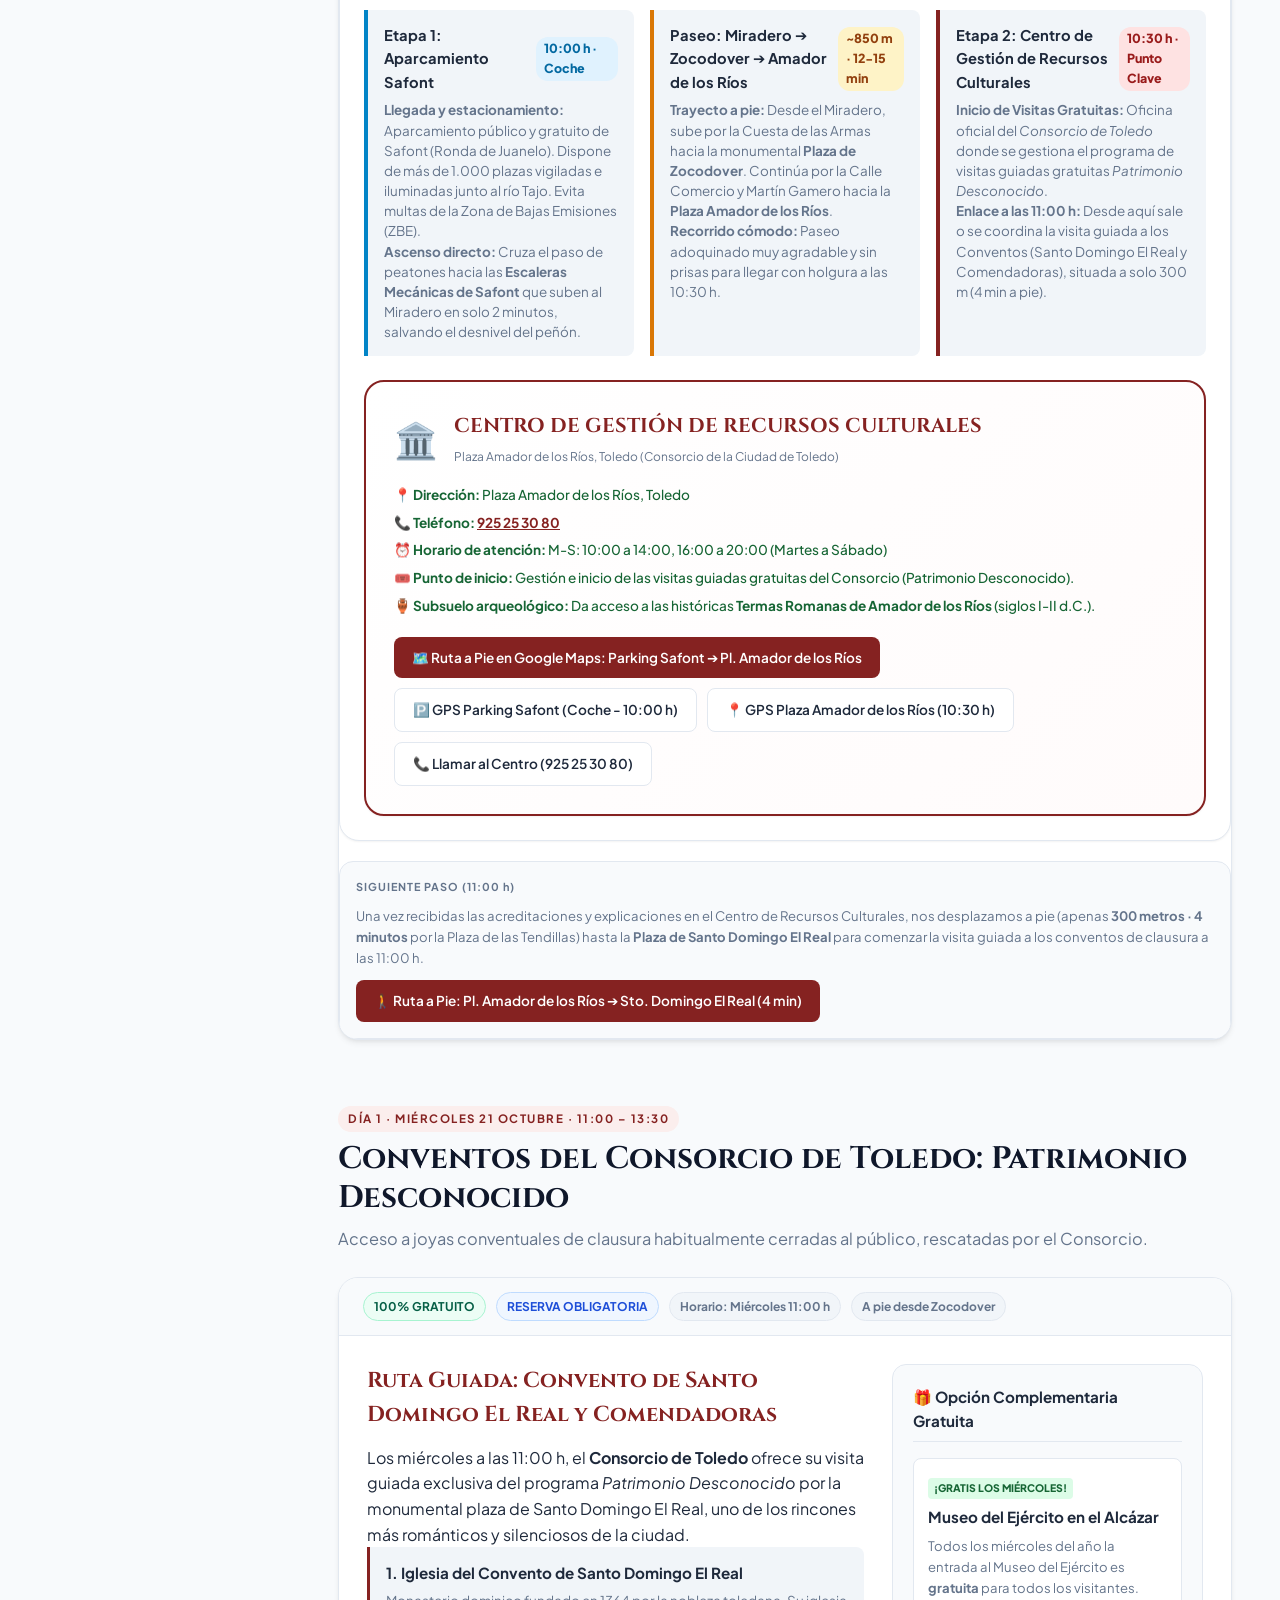
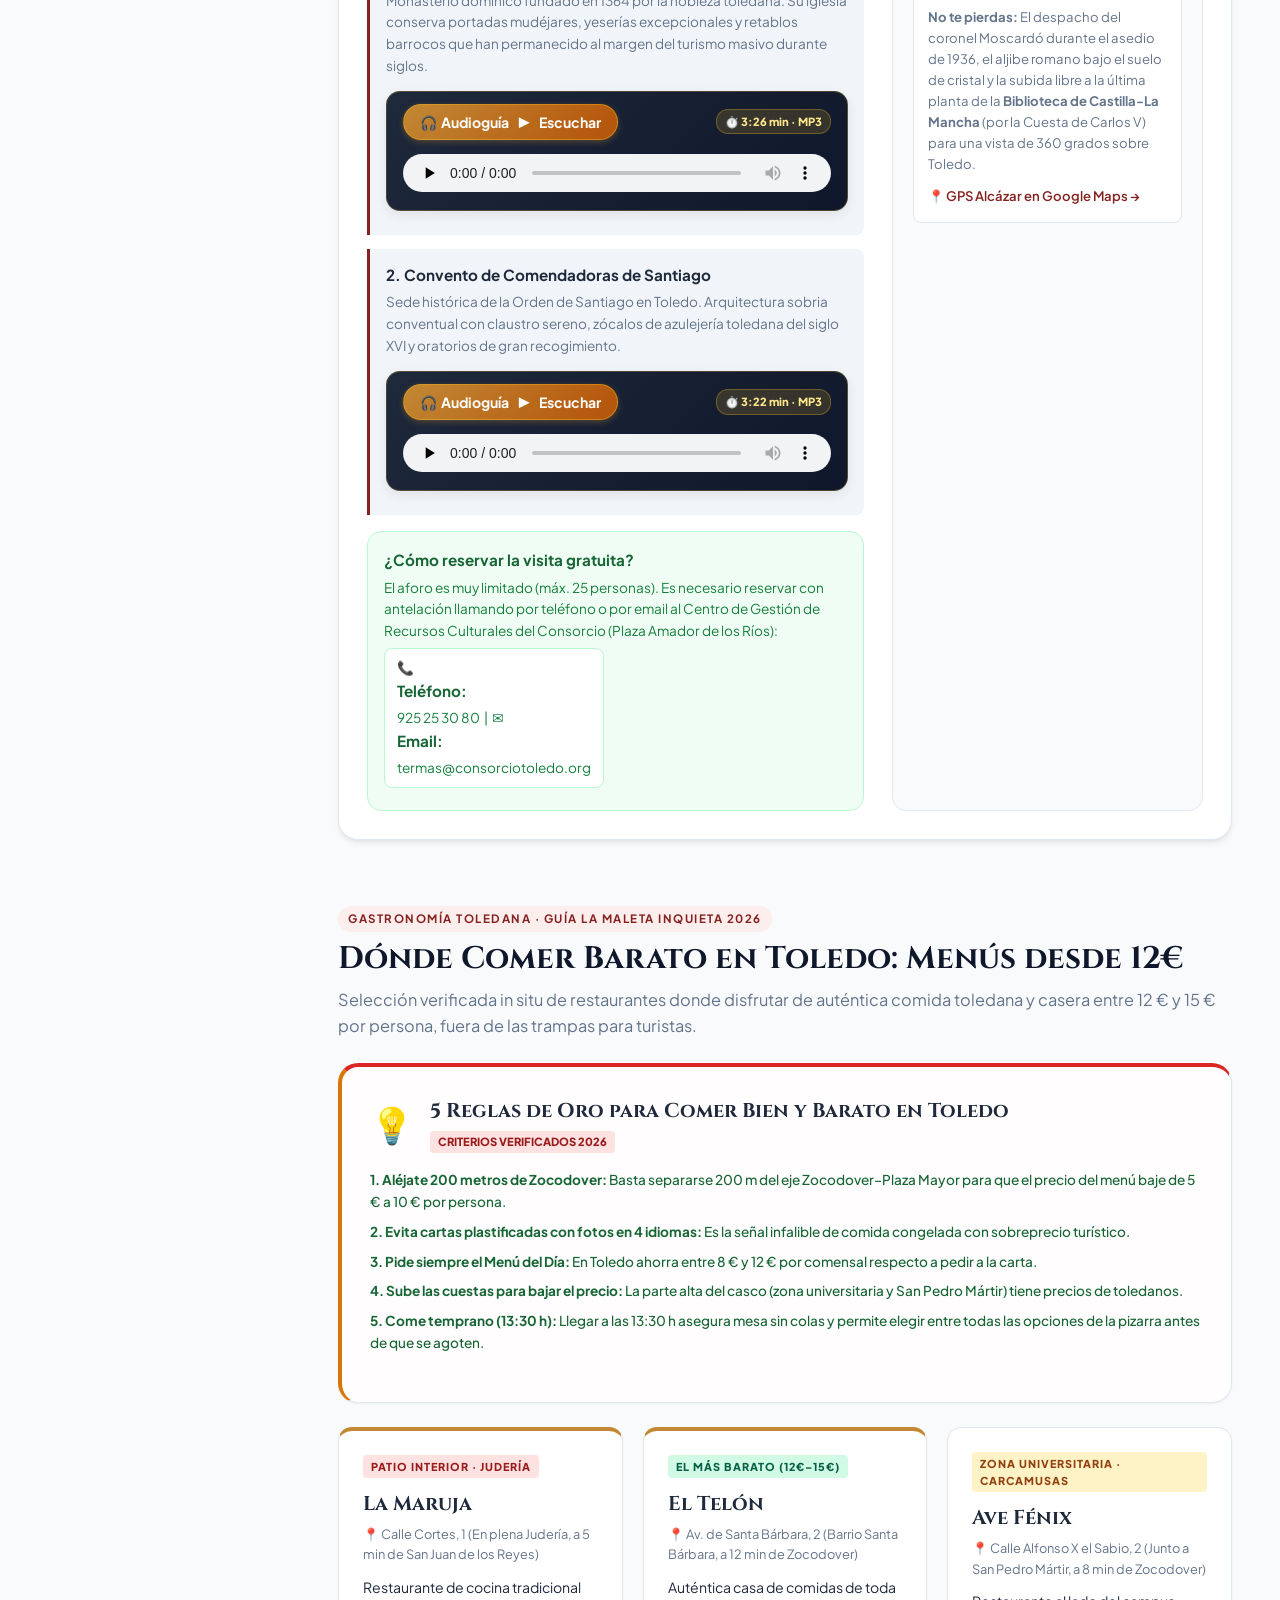
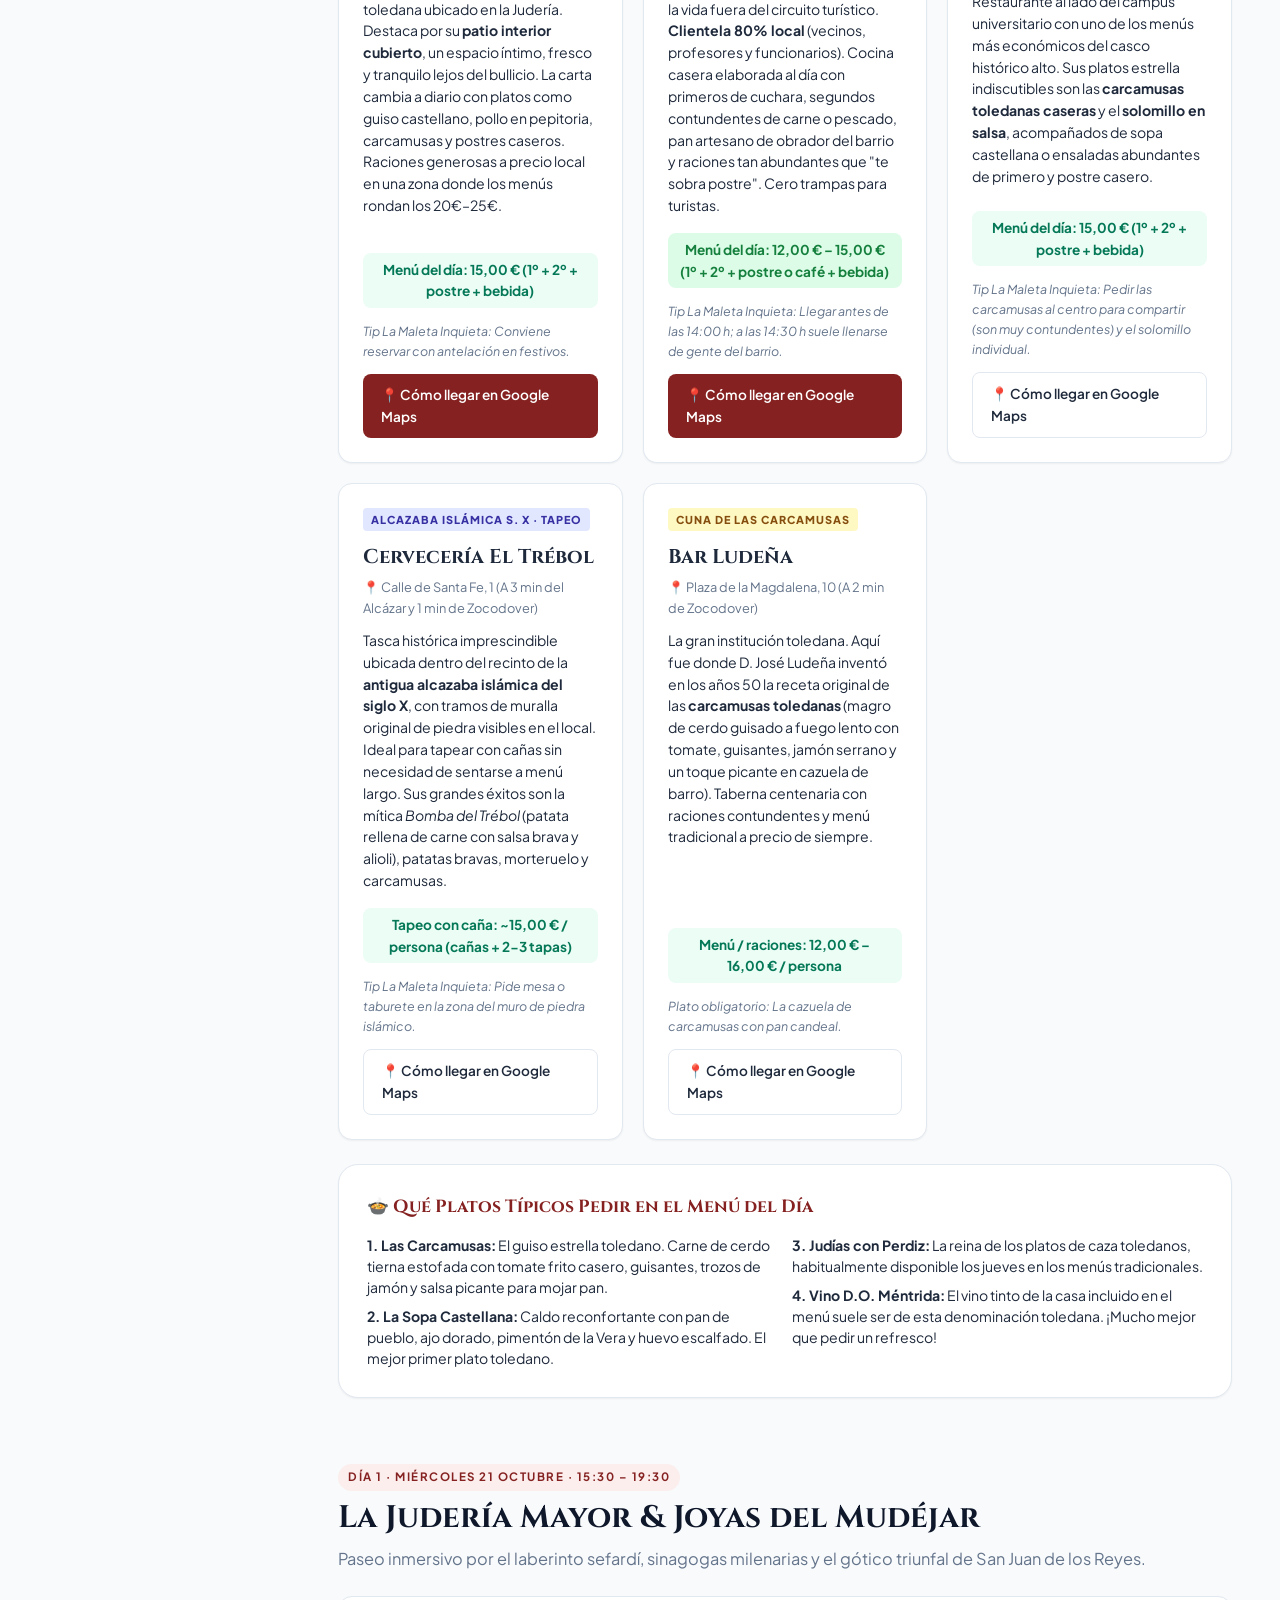
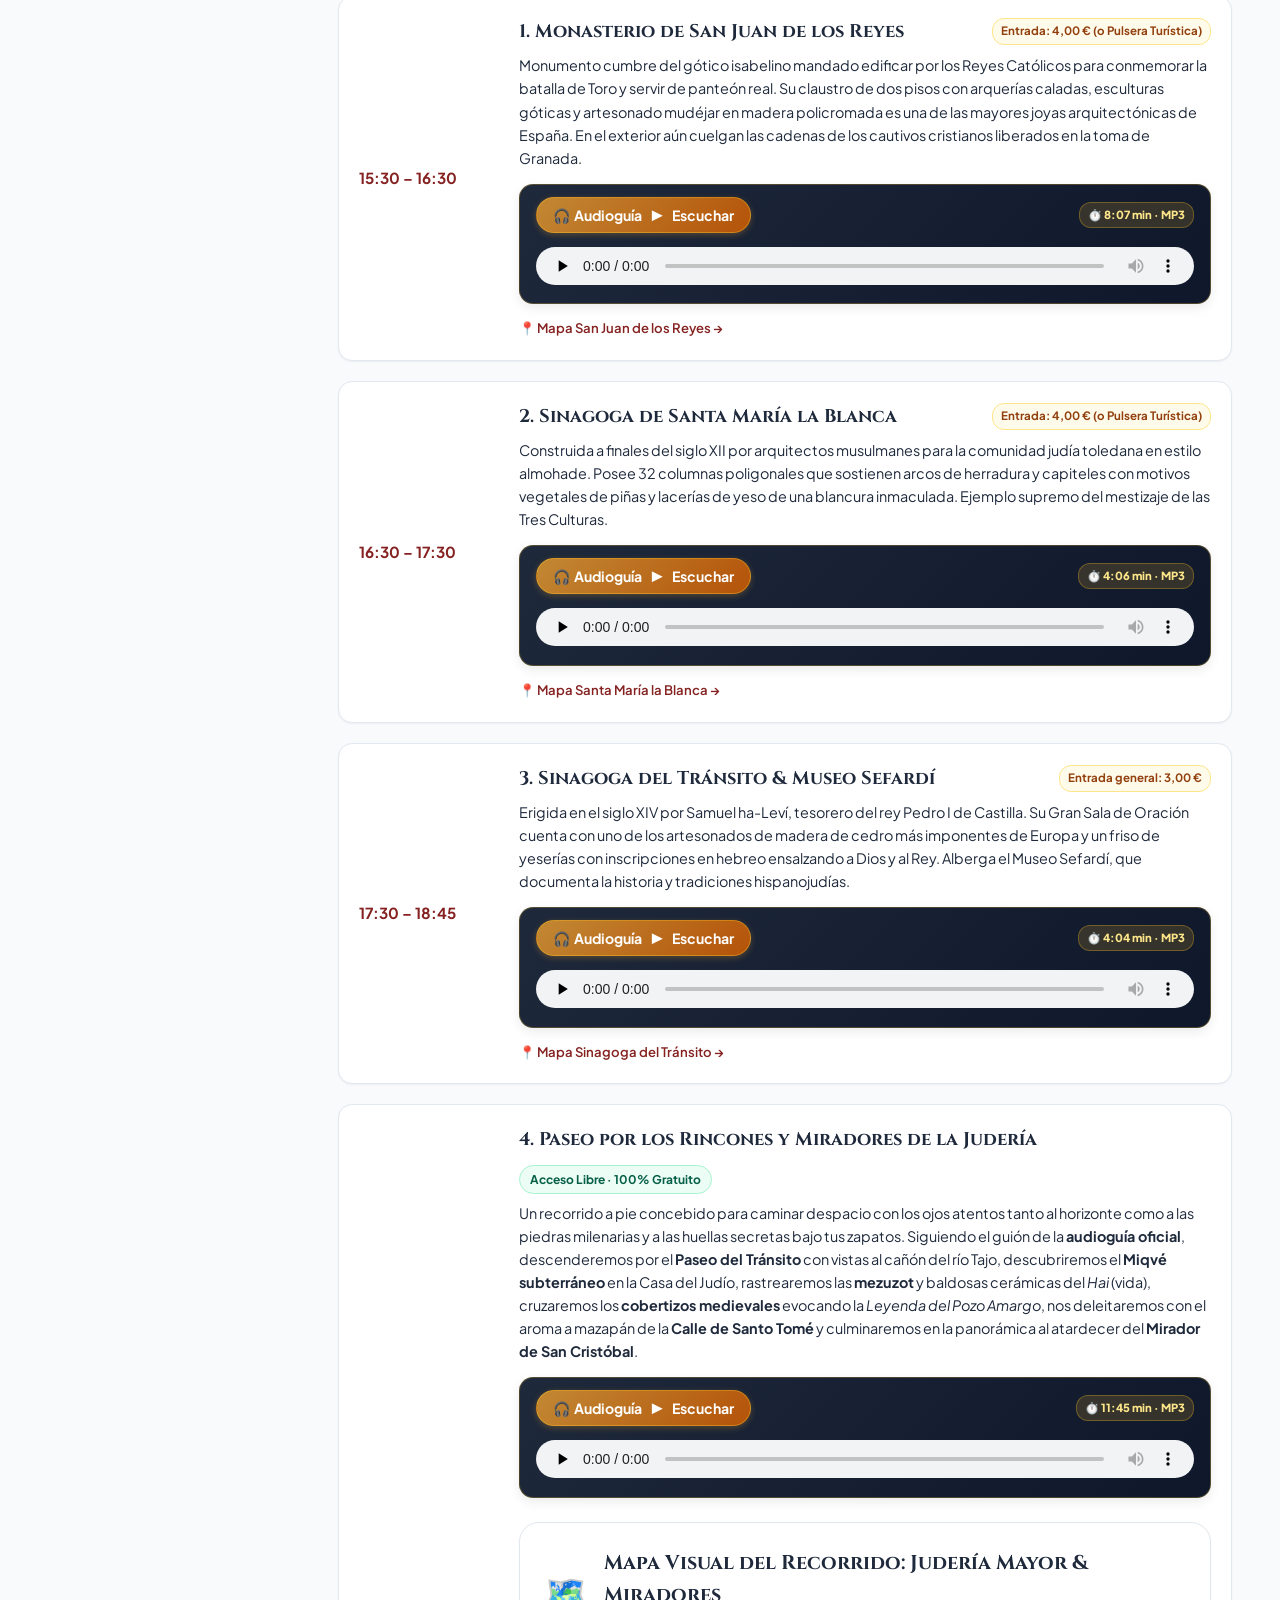
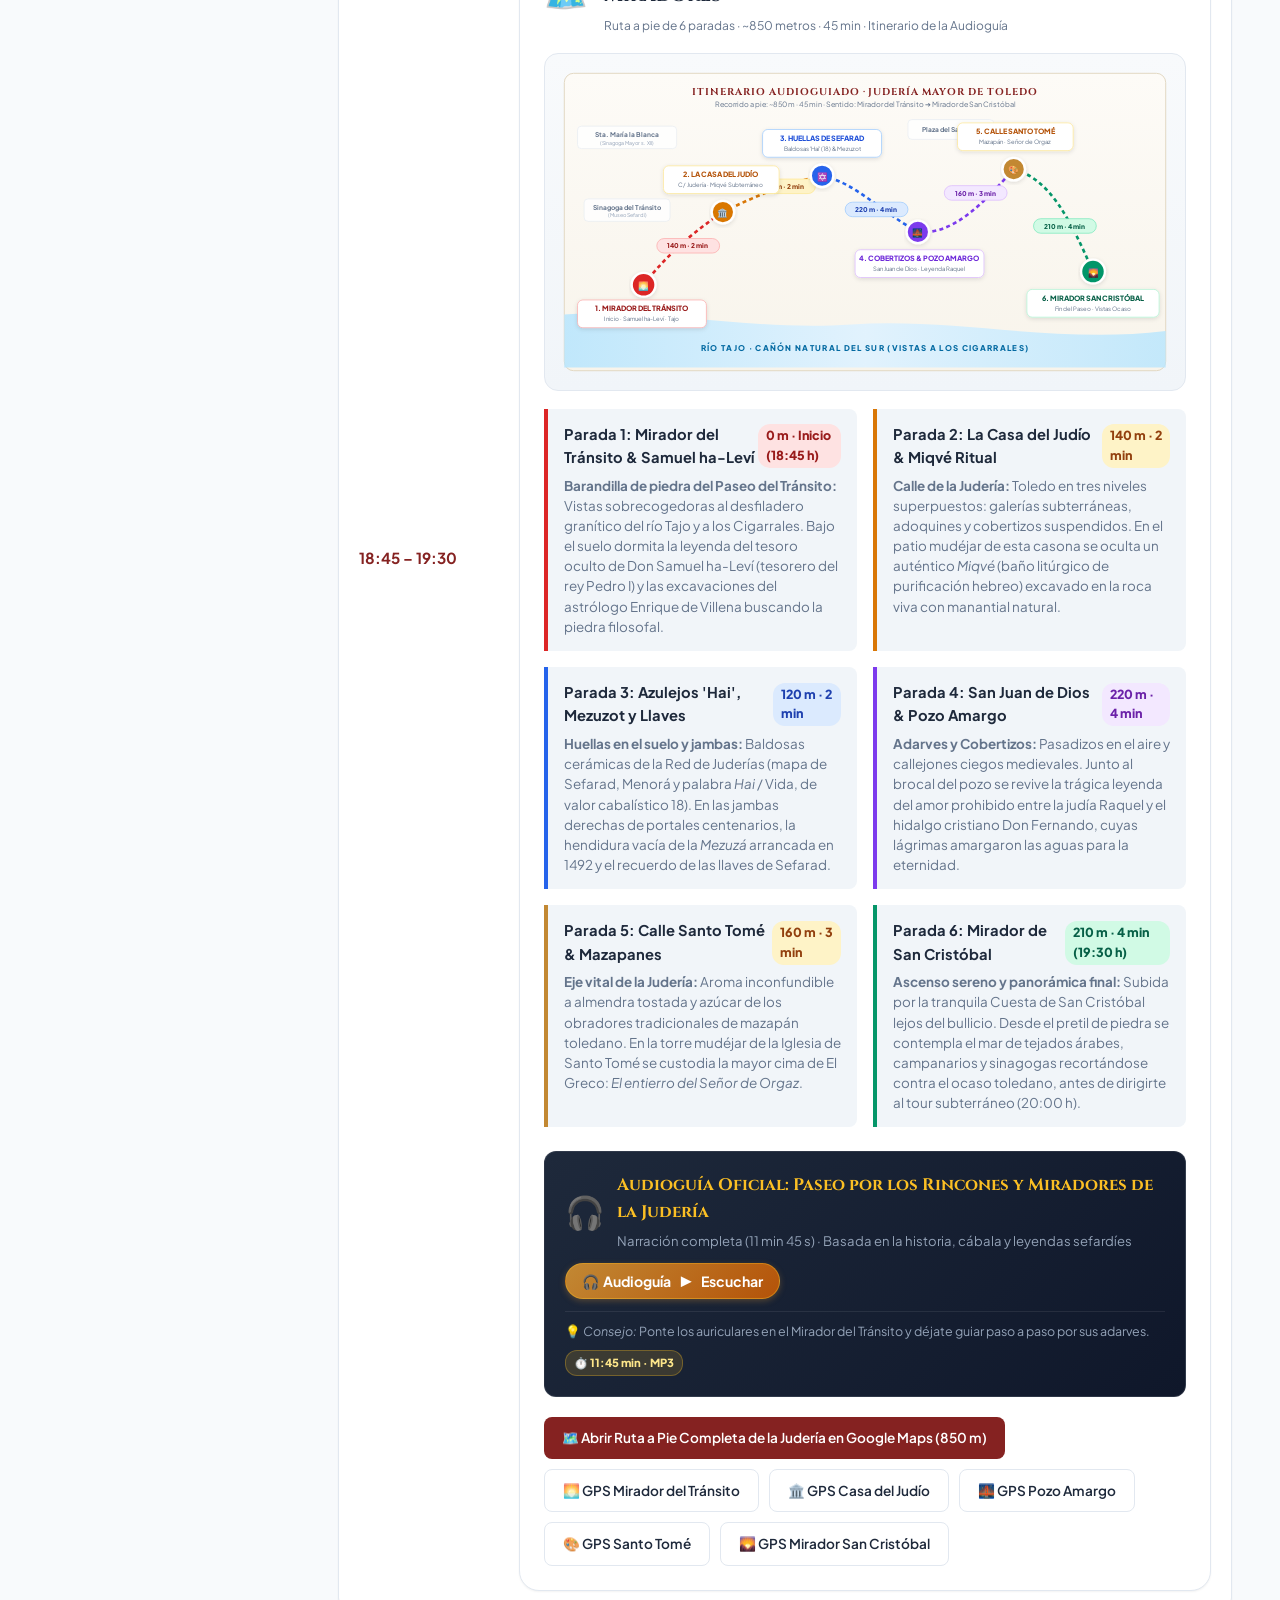
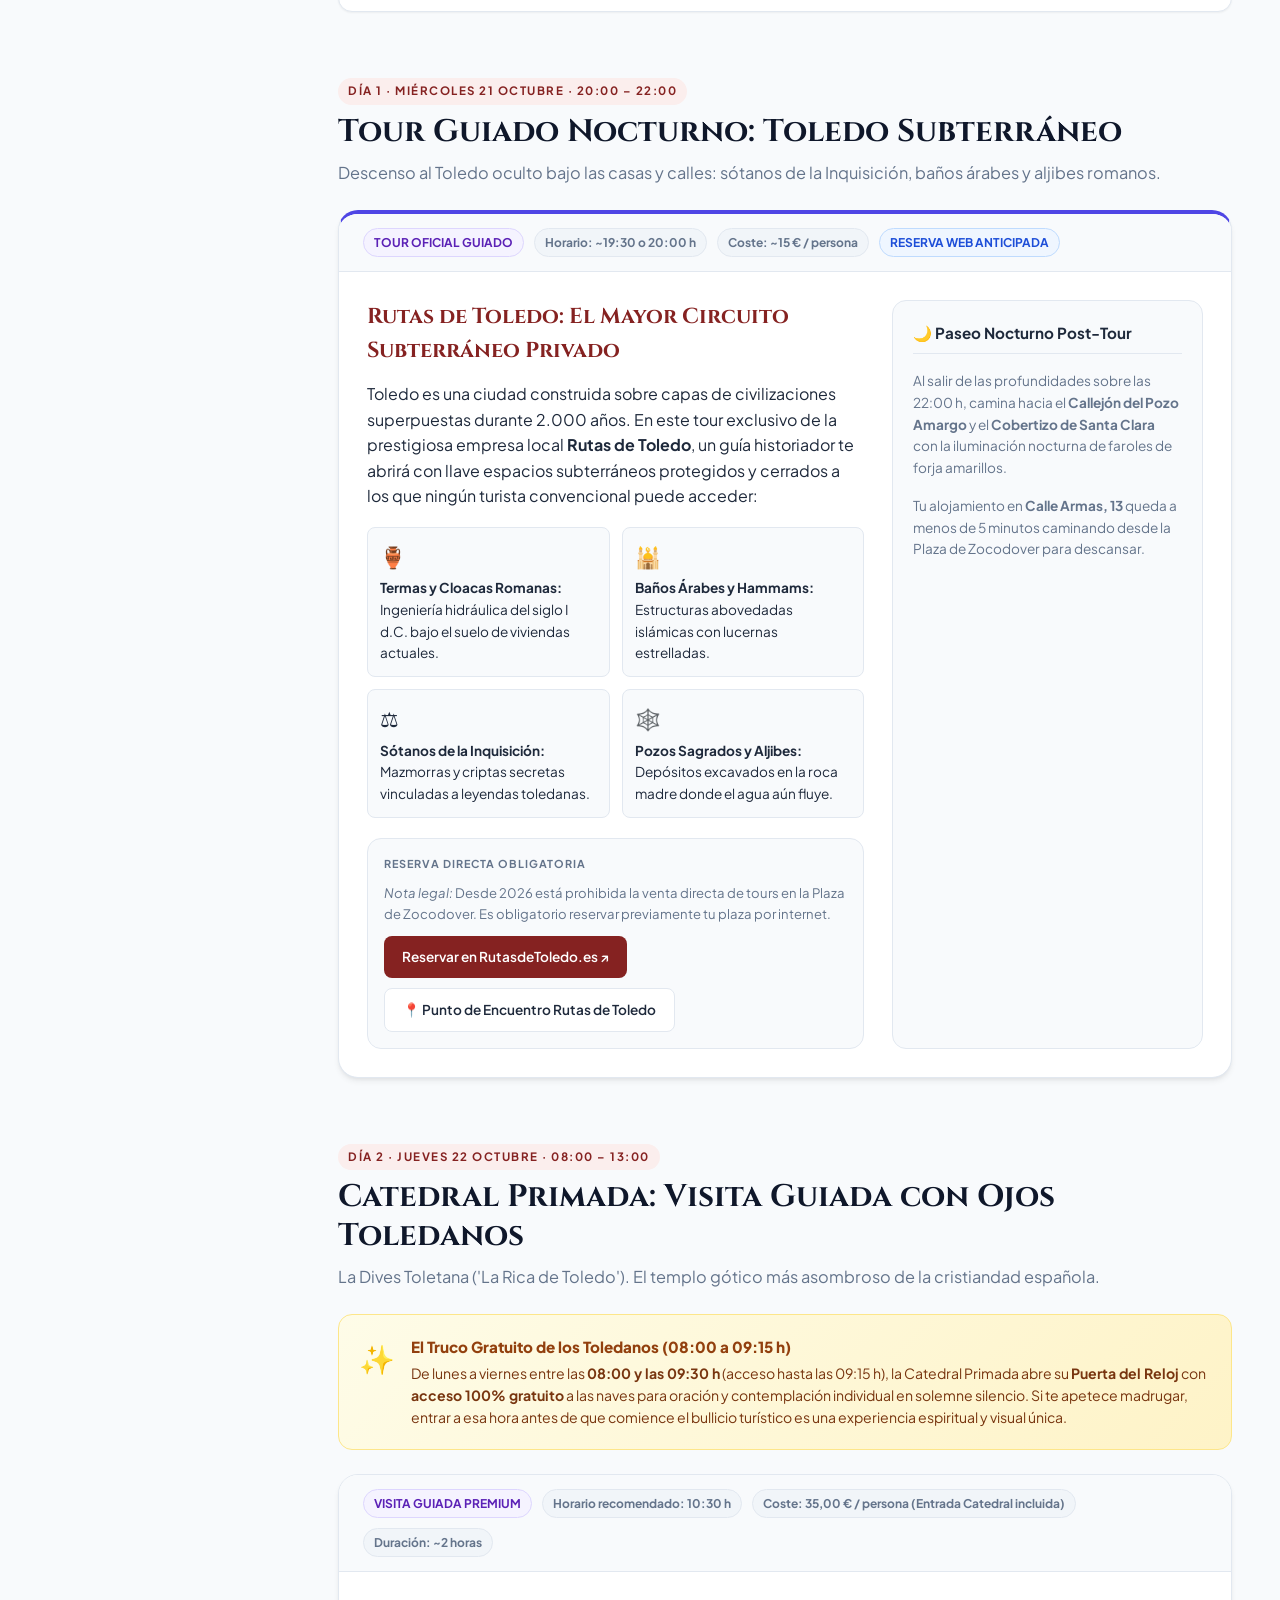
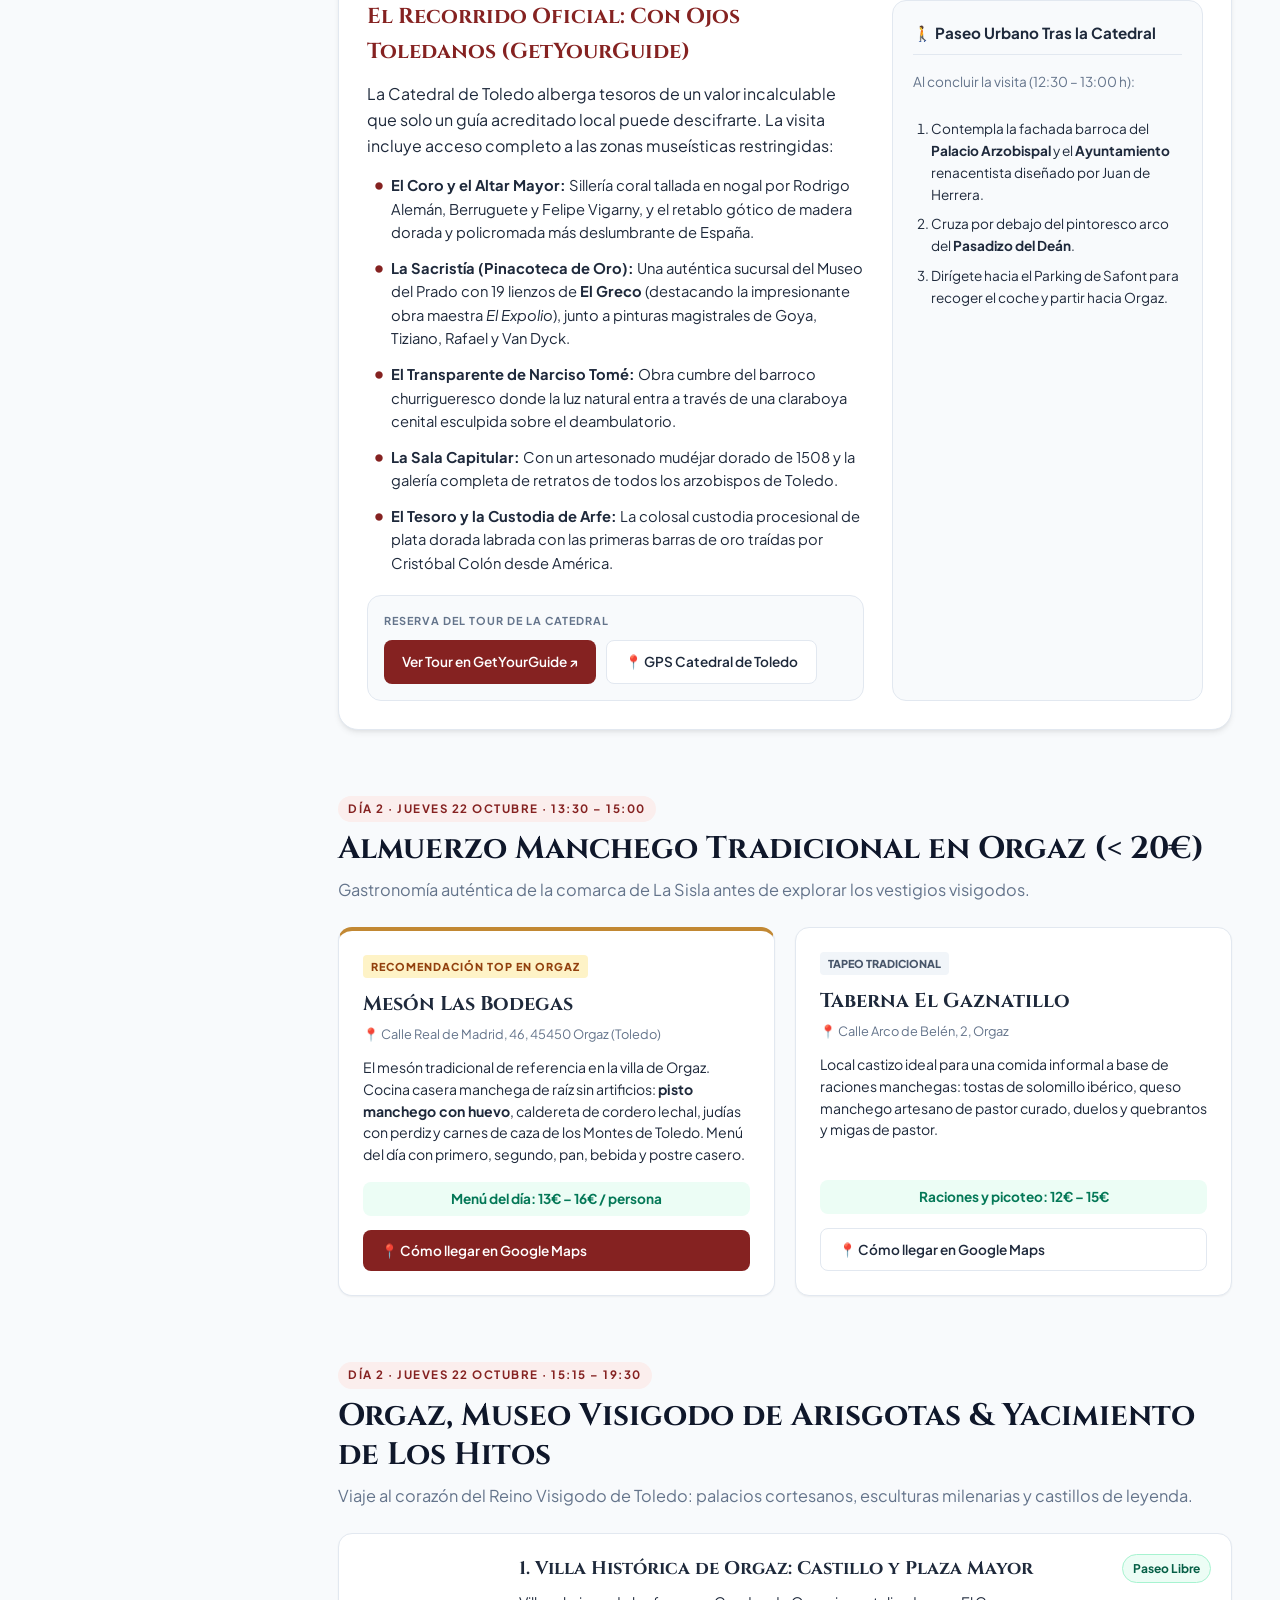
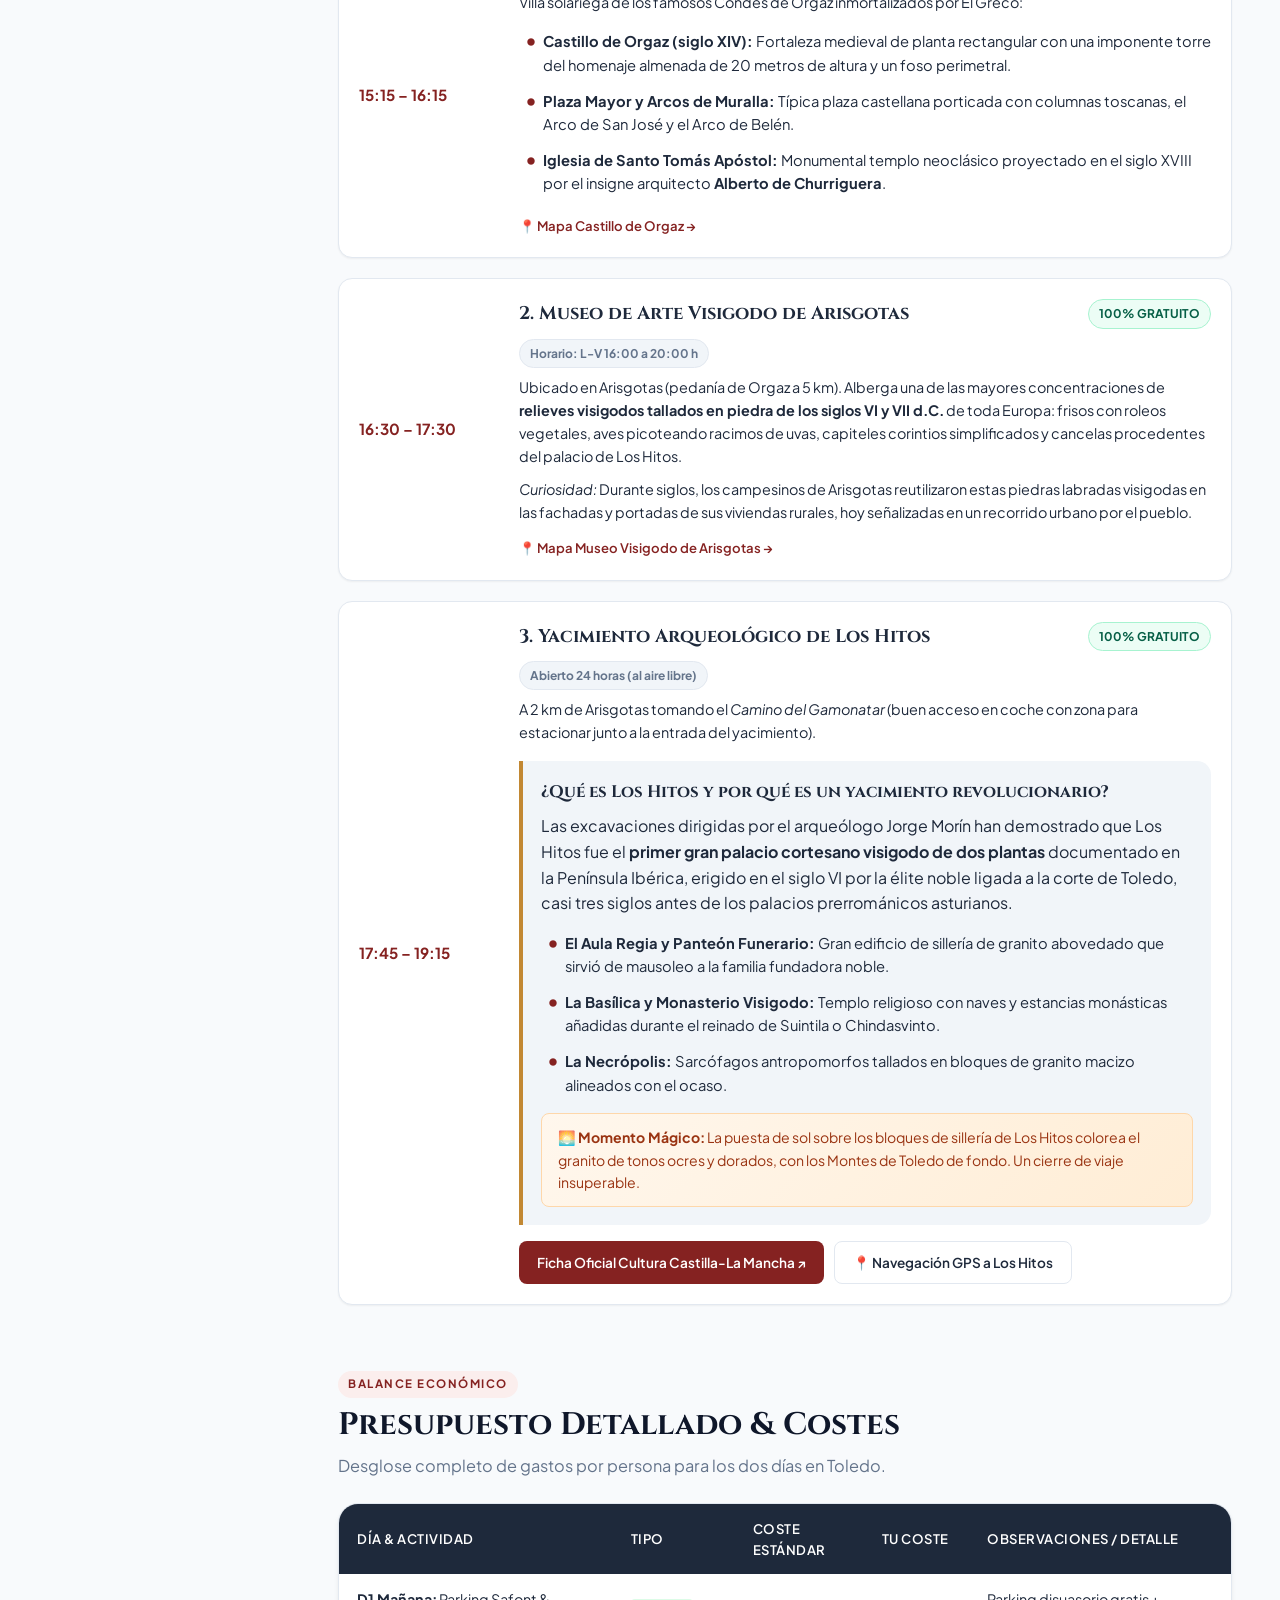
==== commit 46edfc54: "Añadir apartado de restaurantes baratos en Toledo según La Maleta Inquieta" ====
--- a/html/visita-1/index.html
+++ b/html/visita-1/index.html
@@ -51,10 +51,10 @@
           <span class="nav-text">Conventos del Consorcio</span>
           <span class="nav-tag-free">Gratis</span>
         </a>
-        <a href="#dia1-almuerzo" class="nav-item" data-section="dia1-almuerzo">
-          <span class="nav-icon">🍷</span>
-          <span class="nav-text">Almuerzo Toledano</span>
-          <span class="nav-tag-price">&lt; 20€</span>
+        <a href="#restaurantes" class="nav-item" data-section="restaurantes">
+          <span class="nav-icon">🍽️</span>
+          <span class="nav-text">Dónde Comer Barato</span>
+          <span class="nav-tag-price">12€ – 15€</span>
         </a>
         <a href="#dia1-tarde" class="nav-item" data-section="dia1-tarde">
           <span class="nav-icon">🕍</span>
@@ -161,7 +161,7 @@
                   <li><strong>10:00:</strong> Llegada al Parking Gratuito de Safont y subida en escaleras mecánicas al Miradero.</li>
                   <li><strong>10:30:</strong> Llegada al Centro de Gestión de Recursos Culturales (Plaza Amador de los Ríos) para inicio de las visitas guiadas gratuitas.</li>
                   <li><strong>11:00 – 13:30:</strong> Visita guiada gratuita del Consorcio a Conventos de Santo Domingo El Real y Comendadoras.</li>
-                  <li><strong>13:30 – 15:30:</strong> Almuerzo tradicional toledano en Bar Ludeña / Cuchara de Palo (Menú &lt; 20€).</li>
+                  <li><strong>13:30 – 15:30:</strong> Almuerzo toledano: restaurantes baratos recomendados con menú del día de 12€–15€ (La Maruja, El Telón, Ave Fénix, El Trébol o Bar Ludeña).</li>
                   <li><strong>15:30 – 19:30:</strong> Judería Mayor: Sinagoga del Tránsito, San Juan de los Reyes y Santa María la Blanca.</li>
                   <li><strong>20:00 – 22:00:</strong> Tour guiado nocturno <em>Toledo Subterráneo</em> (Rutas de Toledo).</li>
                 </ul>
@@ -516,46 +516,117 @@
           </div>
         </section>
 
-        <!-- SECCIÓN DÍA 1: ALMUERZO -->
-        <section id="dia1-almuerzo" class="guide-section">
+        <!-- SECCIÓN RESTAURANTES / DÓNDE COMER BARATO -->
+        <section id="restaurantes" class="guide-section">
+          <span id="dia1-almuerzo"></span>
           <div class="section-header-block">
-            <span class="sub-badge">DÍA 1 · MIÉRCOLES 21 OCTUBRE · 13:30 – 15:30</span>
-            <h2 class="section-title">Almuerzo Toledano Tradicional (Menú &lt; 20€)</h2>
-            <p class="section-desc">Las mejores tabernas históricas donde degustar las auténticas carcamusas toledanas y guisos manchegos sin precios de trampa para turistas.</p>
-          </div>
-
+            <span class="sub-badge">GASTRONOMÍA TOLEDANA · GUÍA LA MALETA INQUIETA 2026</span>
+            <h2 class="section-title">Dónde Comer Barato en Toledo: Menús desde 12€</h2>
+            <p class="section-desc">Selección verificada in situ de restaurantes donde disfrutar de auténtica comida toledana y casera entre 12 € y 15 € por persona, fuera de las trampas para turistas.</p>
+          </div>
+
+          <!-- BANNER CONSEJOS ANTI-TRAMPAS DE LA MALETA INQUIETA -->
+          <div class="info-box-card warning-accent" style="margin-bottom: 24px; border-left: 4px solid #d97706;">
+            <div class="card-icon-header">
+              <span class="card-big-icon">💡</span>
+              <div>
+                <h3 class="box-title">5 Reglas de Oro para Comer Bien y Barato en Toledo</h3>
+                <span class="warning-pill">CRITERIOS VERIFICADOS 2026</span>
+              </div>
+            </div>
+            <div class="amenity-list" style="margin-top: 12px; gap: 8px;">
+              <div class="amenity-item"><strong>1. Aléjate 200 metros de Zocodover:</strong> Basta separarse 200 m del eje Zocodover–Plaza Mayor para que el precio del menú baje de 5 € a 10 € por persona.</div>
+              <div class="amenity-item"><strong>2. Evita cartas plastificadas con fotos en 4 idiomas:</strong> Es la señal infalible de comida congelada con sobreprecio turístico.</div>
+              <div class="amenity-item"><strong>3. Pide siempre el Menú del Día:</strong> En Toledo ahorra entre 8 € y 12 € por comensal respecto a pedir a la carta.</div>
+              <div class="amenity-item"><strong>4. Sube las cuestas para bajar el precio:</strong> La parte alta del casco (zona universitaria y San Pedro Mártir) tiene precios de toledanos.</div>
+              <div class="amenity-item"><strong>5. Come temprano (13:30 h):</strong> Llegar a las 13:30 h asegura mesa sin colas y permite elegir entre todas las opciones de la pizarra antes de que se agoten.</div>
+            </div>
+          </div>
+
+          <!-- GRID DE LOS 4 RESTAURANTES DE LA MALETA INQUIETA + BAR LUDEÑA -->
           <div class="restaurant-grid">
+            
+            <!-- 1. LA MARUJA -->
             <div class="restaurant-card featured-resto">
-              <div class="resto-badge">CUNA DE LAS CARCAMUSAS</div>
+              <div class="resto-badge" style="background:#fee2e2; color:#991b1b;">PATIO INTERIOR · JUDERÍA</div>
+              <h3 class="resto-name">La Maruja</h3>
+              <p class="resto-addr">📍 Calle Cortes, 1 (En plena Judería, a 5 min de San Juan de los Reyes)</p>
+              <p class="resto-desc">
+                Restaurante de cocina tradicional toledana ubicado en la Judería. Destaca por su <strong>patio interior cubierto</strong>, un espacio íntimo, fresco y tranquilo lejos del bullicio. La carta cambia a diario con platos como guiso castellano, pollo en pepitoria, carcamusas y postres caseros. Raciones generosas a precio local en una zona donde los menús rondan los 20€–25€.
+              </p>
+              <div class="resto-price-tag">Menú del día: 15,00 € (1º + 2º + postre + bebida)</div>
+              <p style="font-size: 0.78rem; color: #64748b; margin-bottom: 12px;"><em>Tip La Maleta Inquieta: Conviene reservar con antelación en festivos.</em></p>
+              <a href="https://www.google.com/maps/search/?api=1&query=Restaurante+La+Maruja+Calle+Cortes+1+Toledo" target="_blank" class="btn-primary">📍 Cómo llegar en Google Maps</a>
+            </div>
+
+            <!-- 2. EL TELÓN -->
+            <div class="restaurant-card featured-resto">
+              <div class="resto-badge" style="background:#d1fae5; color:#065f46;">EL MÁS BARATO (12€–15€)</div>
+              <h3 class="resto-name">El Telón</h3>
+              <p class="resto-addr">📍 Av. de Santa Bárbara, 2 (Barrio Santa Bárbara, a 12 min de Zocodover)</p>
+              <p class="resto-desc">
+                Auténtica casa de comidas de toda la vida fuera del circuito turístico. <strong>Clientela 80% local</strong> (vecinos, profesores y funcionarios). Cocina casera elaborada al día con primeros de cuchara, segundos contundentes de carne o pescado, pan artesano de obrador del barrio y raciones tan abundantes que "te sobra postre". Cero trampas para turistas.
+              </p>
+              <div class="resto-price-tag" style="background:#dcfce7; color:#15803d;">Menú del día: 12,00 € – 15,00 € (1º + 2º + postre o café + bebida)</div>
+              <p style="font-size: 0.78rem; color: #64748b; margin-bottom: 12px;"><em>Tip La Maleta Inquieta: Llegar antes de las 14:00 h; a las 14:30 h suele llenarse de gente del barrio.</em></p>
+              <a href="https://www.google.com/maps/search/?api=1&query=Bar+Restaurante+El+Telon+Avenida+Santa+Barbara+2+Toledo" target="_blank" class="btn-primary">📍 Cómo llegar en Google Maps</a>
+            </div>
+
+            <!-- 3. AVE FÉNIX -->
+            <div class="restaurant-card">
+              <div class="resto-badge" style="background:#fef3c7; color:#92400e;">ZONA UNIVERSITARIA · CARCAMUSAS</div>
+              <h3 class="resto-name">Ave Fénix</h3>
+              <p class="resto-addr">📍 Calle Alfonso X el Sabio, 2 (Junto a San Pedro Mártir, a 8 min de Zocodover)</p>
+              <p class="resto-desc">
+                Restaurante al lado del campus universitario con uno de los menús más económicos del casco histórico alto. Sus platos estrella indiscutibles son las <strong>carcamusas toledanas caseras</strong> y el <strong>solomillo en salsa</strong>, acompañados de sopa castellana o ensaladas abundantes de primero y postre casero.
+              </p>
+              <div class="resto-price-tag">Menú del día: 15,00 € (1º + 2º + postre + bebida)</div>
+              <p style="font-size: 0.78rem; color: #64748b; margin-bottom: 12px;"><em>Tip La Maleta Inquieta: Pedir las carcamusas al centro para compartir (son muy contundentes) y el solomillo individual.</em></p>
+              <a href="https://www.google.com/maps/search/?api=1&query=Restaurante+Ave+Fenix+Calle+Alfonso+X+el+Sabio+2+Toledo" target="_blank" class="btn-secondary">📍 Cómo llegar en Google Maps</a>
+            </div>
+
+            <!-- 4. EL TRÉBOL -->
+            <div class="restaurant-card">
+              <div class="resto-badge" style="background:#e0e7ff; color:#3730a3;">ALCAZABA ISLÁMICA S. X · TAPEO</div>
+              <h3 class="resto-name">Cervecería El Trébol</h3>
+              <p class="resto-addr">📍 Calle de Santa Fe, 1 (A 3 min del Alcázar y 1 min de Zocodover)</p>
+              <p class="resto-desc">
+                Tasca histórica imprescindible ubicada dentro del recinto de la <strong>antigua alcazaba islámica del siglo X</strong>, con tramos de muralla original de piedra visibles en el local. Ideal para tapear con cañas sin necesidad de sentarse a menú largo. Sus grandes éxitos son la mítica <em>Bomba del Trébol</em> (patata rellena de carne con salsa brava y alioli), patatas bravas, morteruelo y carcamusas.
+              </p>
+              <div class="resto-price-tag">Tapeo con caña: ~15,00 € / persona (cañas + 2-3 tapas)</div>
+              <p style="font-size: 0.78rem; color: #64748b; margin-bottom: 12px;"><em>Tip La Maleta Inquieta: Pide mesa o taburete en la zona del muro de piedra islámico.</em></p>
+              <a href="https://www.google.com/maps/search/?api=1&query=Cerveceria+El+Trebol+Calle+Santa+Fe+1+Toledo" target="_blank" class="btn-secondary">📍 Cómo llegar en Google Maps</a>
+            </div>
+
+            <!-- 5. BAR LUDEÑA -->
+            <div class="restaurant-card">
+              <div class="resto-badge" style="background:#fef9c3; color:#854d0e;">CUNA DE LAS CARCAMUSAS</div>
               <h3 class="resto-name">Bar Ludeña</h3>
               <p class="resto-addr">📍 Plaza de la Magdalena, 10 (A 2 min de Zocodover)</p>
               <p class="resto-desc">
-                Una auténtica institución toledana. Aquí fue donde D. José Ludeña inventó en los años 50 la receta original de las <strong>carcamusas</strong> (carne de cerdo magra guisada a fuego lento con tomate, guisantes, jamón serrano y un toque picante). Taberna de siempre con raciones generosas y menú del día casero a precio inmejorable.
+                La gran institución toledana. Aquí fue donde D. José Ludeña inventó en los años 50 la receta original de las <strong>carcamusas toledanas</strong> (magro de cerdo guisado a fuego lento con tomate, guisantes, jamón serrano y un toque picante en cazuela de barro). Taberna centenaria con raciones contundentes y menú tradicional a precio de siempre.
               </p>
-              <div class="resto-price-tag">Precio medio: 12€ – 16€ / persona</div>
-              <a href="https://www.google.com/maps/search/?api=1&query=Bar+Ludeña+Toledo" target="_blank" class="btn-primary">📍 Cómo llegar en Google Maps</a>
-            </div>
-
-            <div class="restaurant-card">
-              <div class="resto-badge-secondary">CASERO & TRADICIONAL</div>
-              <h3 class="resto-name">Cuchara de Palo</h3>
-              <p class="resto-addr">📍 Calle Santa Fe, 4 (Junto a Zocodover)</p>
-              <p class="resto-desc">
-                Restaurante acogedor famoso por sus guisos tradicionales de cuchara: sopa castellana con jamón y huevo escalfado, estofado de ciervo de los Montes de Toledo y carcamusas caseras. Menú del día equilibrado, rápido y de excelente calidad.
-              </p>
-              <div class="resto-price-tag">Menú del día: ~15€ – 18€</div>
-              <a href="https://www.google.com/maps/search/?api=1&query=Cuchara+de+Palo+Toledo" target="_blank" class="btn-secondary">📍 Cómo llegar en Google Maps</a>
-            </div>
-
-            <div class="restaurant-card">
-              <div class="resto-badge-secondary">TABERNA MÁS ANTIGUA</div>
-              <h3 class="resto-name">Taberna Skala</h3>
-              <p class="resto-addr">📍 Cuesta de la Sal, 5 (Cerca de Plaza Mayor)</p>
-              <p class="resto-desc">
-                Considerada la taberna más antigua de Toledo. Ambiente 100% castizo frecuentado por toledanos. Especialistas en lagarto ibérico a la plancha, torreznos crujientes y carcamusas con pan de pueblo. Excelente relación cantidad-precio.
-              </p>
-              <div class="resto-price-tag">Tapeo y raciones: 10€ – 15€</div>
-              <a href="https://www.google.com/maps/search/?api=1&query=Taberna+Skala+Toledo" target="_blank" class="btn-secondary">📍 Cómo llegar en Google Maps</a>
+              <div class="resto-price-tag">Menú / raciones: 12,00 € – 16,00 € / persona</div>
+              <p style="font-size: 0.78rem; color: #64748b; margin-bottom: 12px;"><em>Plato obligatorio: La cazuela de carcamusas con pan candeal.</em></p>
+              <a href="https://www.google.com/maps/search/?api=1&query=Bar+Ludeña+Toledo" target="_blank" class="btn-secondary">📍 Cómo llegar en Google Maps</a>
+            </div>
+
+          </div>
+
+          <!-- MINI-GUÍA: QUÉ PLATOS TÍPICOS PEDIR -->
+          <div class="info-box-card" style="margin-top: 24px; background: #ffffff; border: 1px solid var(--border-color);">
+            <h4 style="font-family: var(--font-serif); font-size: 1.1rem; color: var(--color-primary); margin-bottom: 14px;">
+              🍲 Qué Platos Típicos Pedir en el Menú del Día
+            </h4>
+            <div class="grid-2-cols" style="gap: 14px;">
+              <div style="font-size: 0.88rem; color: var(--text-main); line-height: 1.5;">
+                <p><strong>1. Las Carcamusas:</strong> El guiso estrella toledano. Carne de cerdo tierna estofada con tomate frito casero, guisantes, trozos de jamón y salsa picante para mojar pan.</p>
+                <p style="margin-top: 8px;"><strong>2. La Sopa Castellana:</strong> Caldo reconfortante con pan de pueblo, ajo dorado, pimentón de la Vera y huevo escalfado. El mejor primer plato toledano.</p>
+              </div>
+              <div style="font-size: 0.88rem; color: var(--text-main); line-height: 1.5;">
+                <p><strong>3. Judías con Perdiz:</strong> La reina de los platos de caza toledanos, habitualmente disponible los jueves en los menús tradicionales.</p>
+                <p style="margin-top: 8px;"><strong>4. Vino D.O. Méntrida:</strong> El vino tinto de la casa incluido en el menú suele ser de esta denominación toledana. ¡Mucho mejor que pedir un refresco!</p>
+              </div>
             </div>
           </div>
         </section>
@@ -1416,6 +1487,45 @@
 
             <div class="map-card">
               <div class="map-card-header">
+                <span class="map-icon">🍽️</span>
+                <h4>Restaurantes Baratos (La Maleta Inquieta)</h4>
+              </div>
+              <ul class="map-links-list">
+                <li>
+                  <a href="https://www.google.com/maps/search/?api=1&query=Restaurante+La+Maruja+Calle+Cortes+1+Toledo" target="_blank">
+                    <span>La Maruja · Menú 15€ (Patio en Judería)</span>
+                    <span class="link-tag">Abrir GPS ↗</span>
+                  </a>
+                </li>
+                <li>
+                  <a href="https://www.google.com/maps/search/?api=1&query=Bar+Restaurante+El+Telon+Avenida+Santa+Barbara+2+Toledo" target="_blank">
+                    <span>El Telón · Menú 12€–15€ (Santa Bárbara)</span>
+                    <span class="link-tag">Abrir GPS ↗</span>
+                  </a>
+                </li>
+                <li>
+                  <a href="https://www.google.com/maps/search/?api=1&query=Restaurante+Ave+Fenix+Calle+Alfonso+X+el+Sabio+2+Toledo" target="_blank">
+                    <span>Ave Fénix · Menú 15€ (Zona Universitaria)</span>
+                    <span class="link-tag">Abrir GPS ↗</span>
+                  </a>
+                </li>
+                <li>
+                  <a href="https://www.google.com/maps/search/?api=1&query=Cerveceria+El+Trebol+Calle+Santa+Fe+1+Toledo" target="_blank">
+                    <span>Cervecería El Trébol · Tapeo ~15€ (Alcazaba)</span>
+                    <span class="link-tag">Abrir GPS ↗</span>
+                  </a>
+                </li>
+                <li>
+                  <a href="https://www.google.com/maps/search/?api=1&query=Bar+Ludeña+Toledo" target="_blank">
+                    <span>Bar Ludeña · Menú 12€–16€ (Cuna Carcamusas)</span>
+                    <span class="link-tag">Abrir GPS ↗</span>
+                  </a>
+                </li>
+              </ul>
+            </div>
+
+            <div class="map-card">
+              <div class="map-card-header">
                 <span class="map-icon">🕍</span>
                 <h4>Monumentos & Tours Día 1</h4>
               </div>
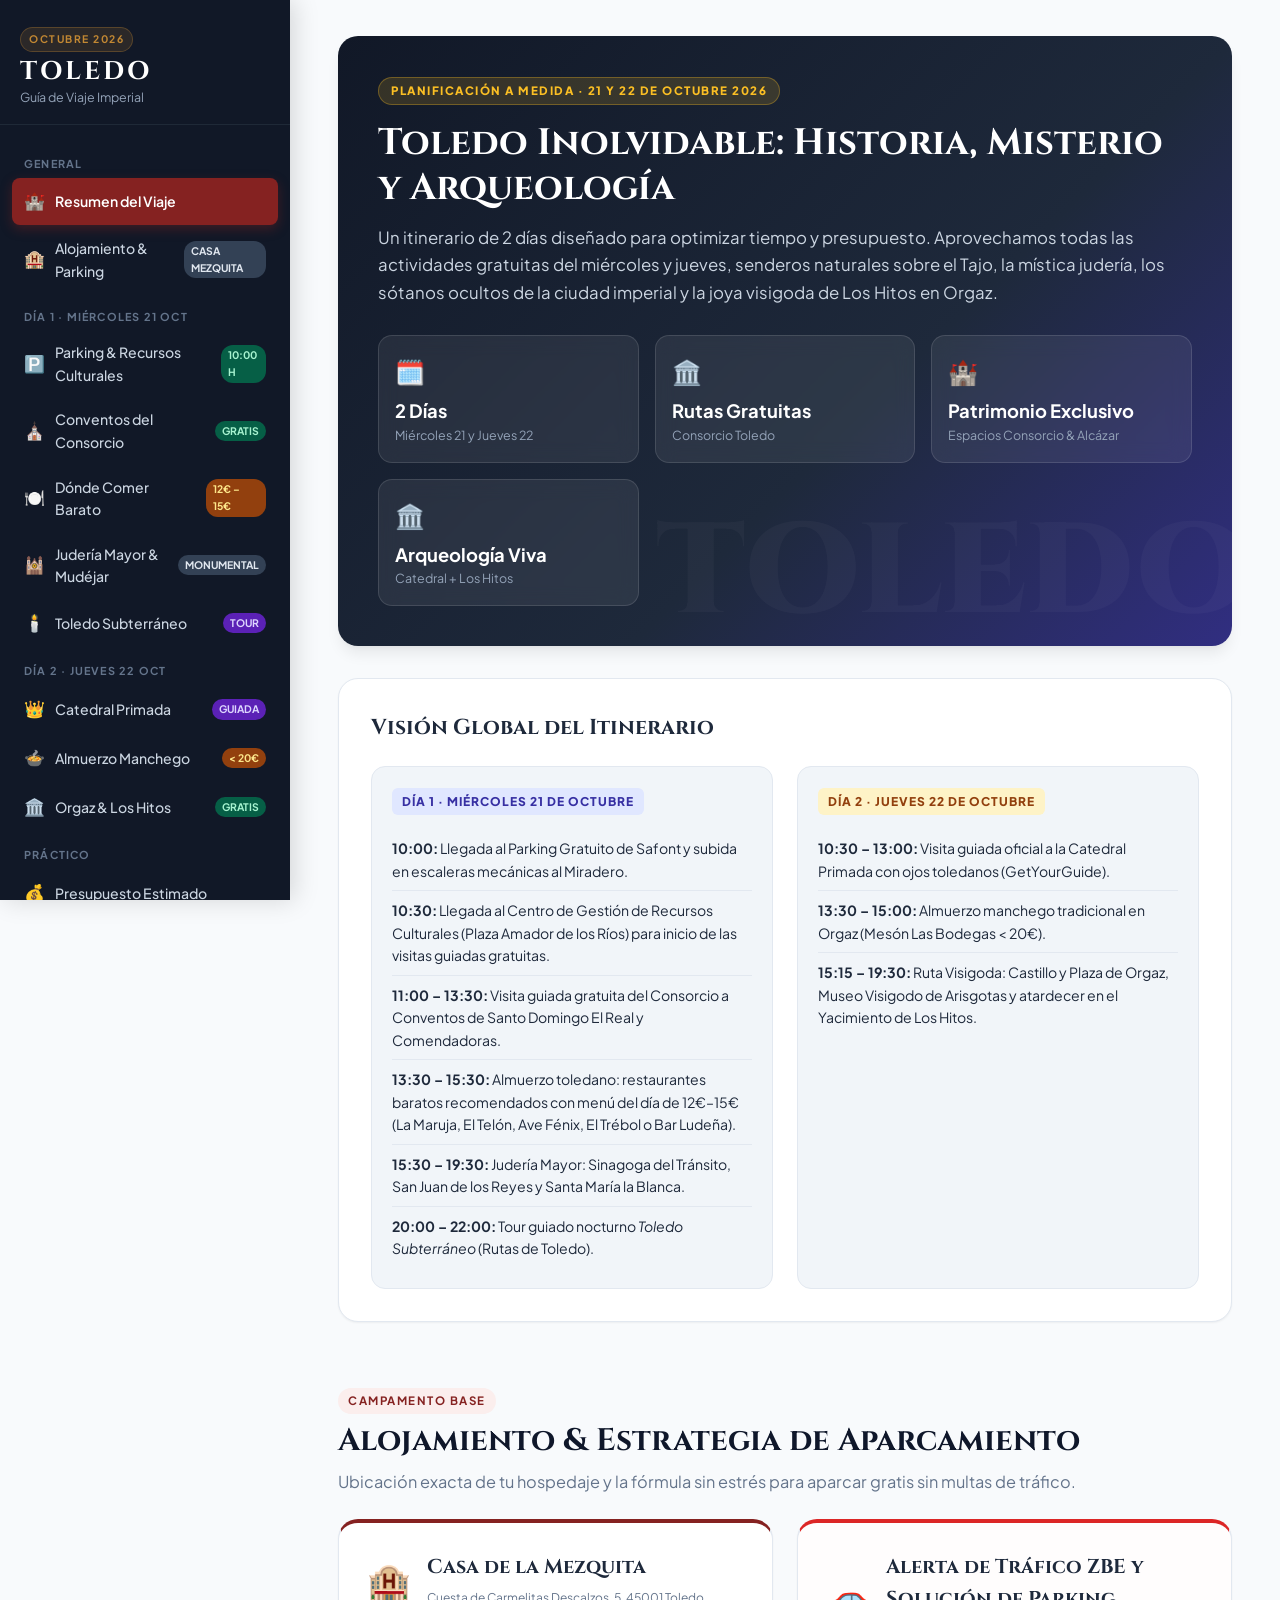
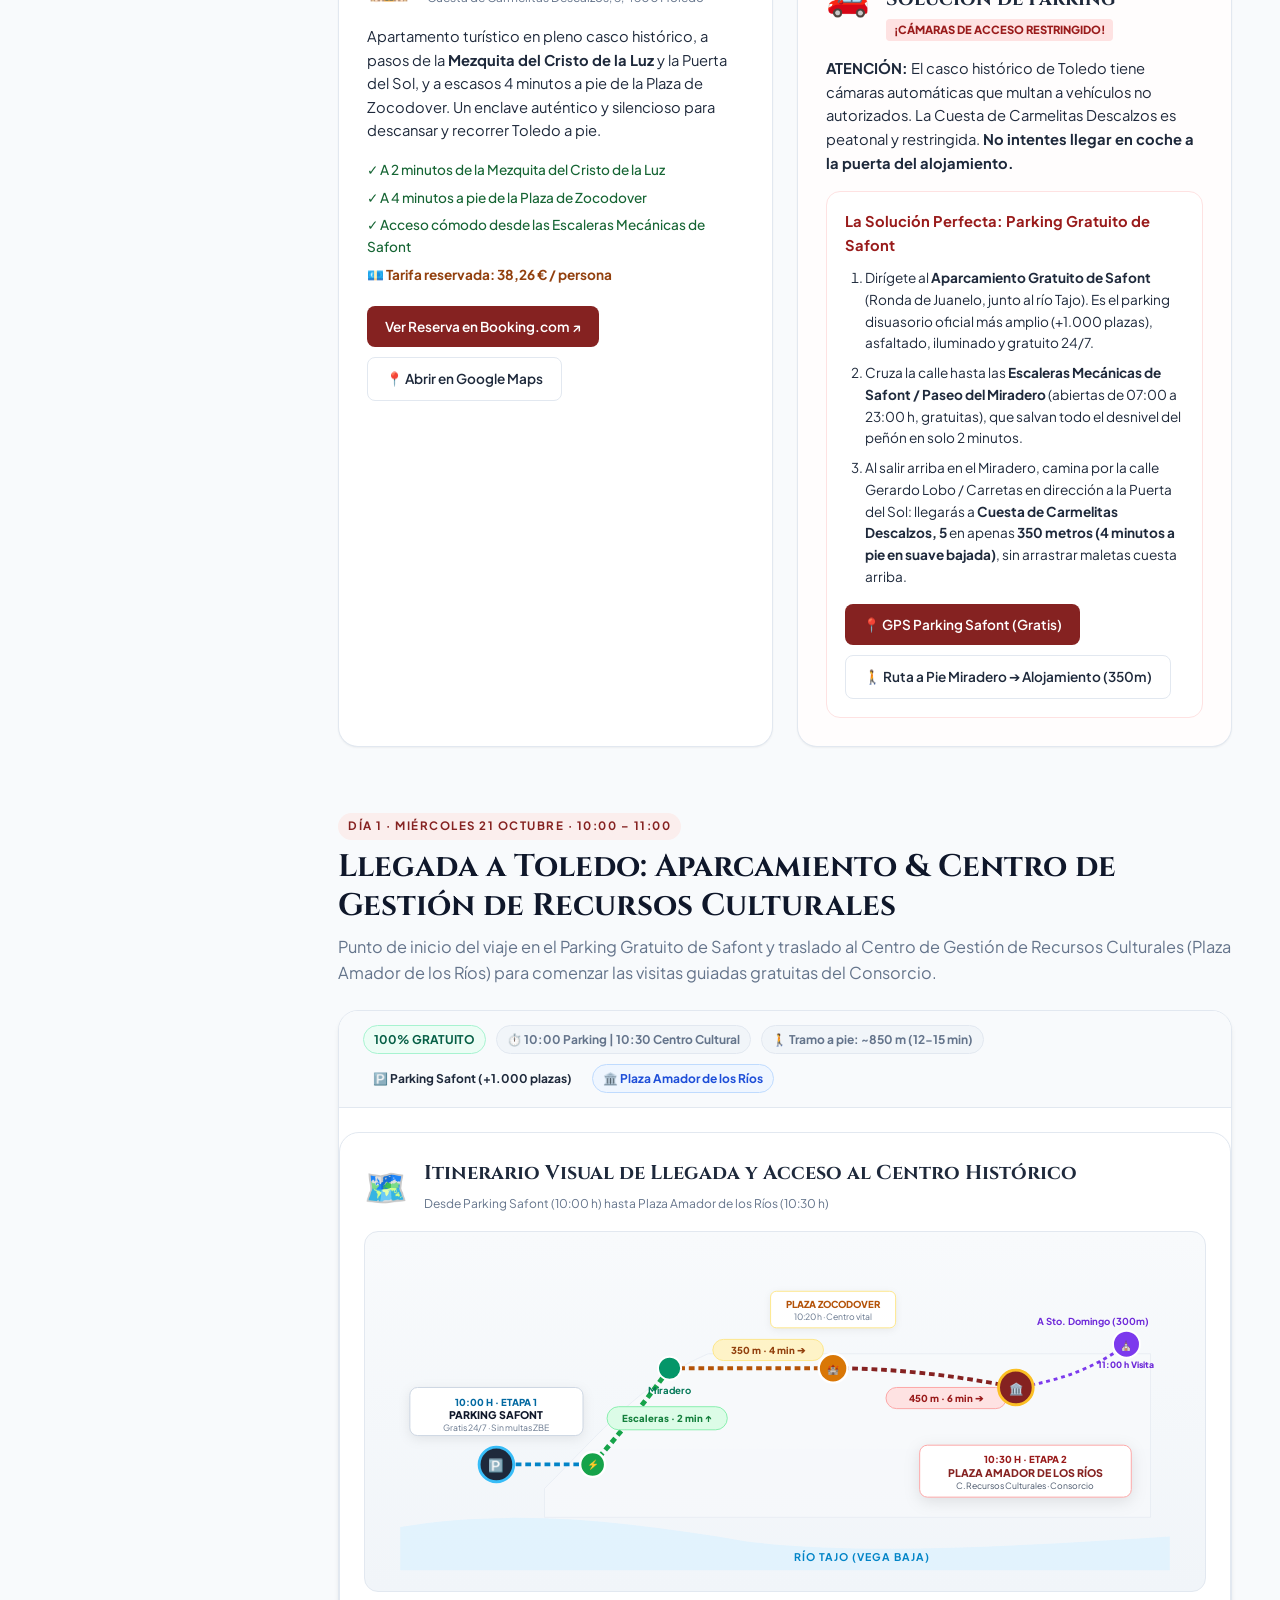
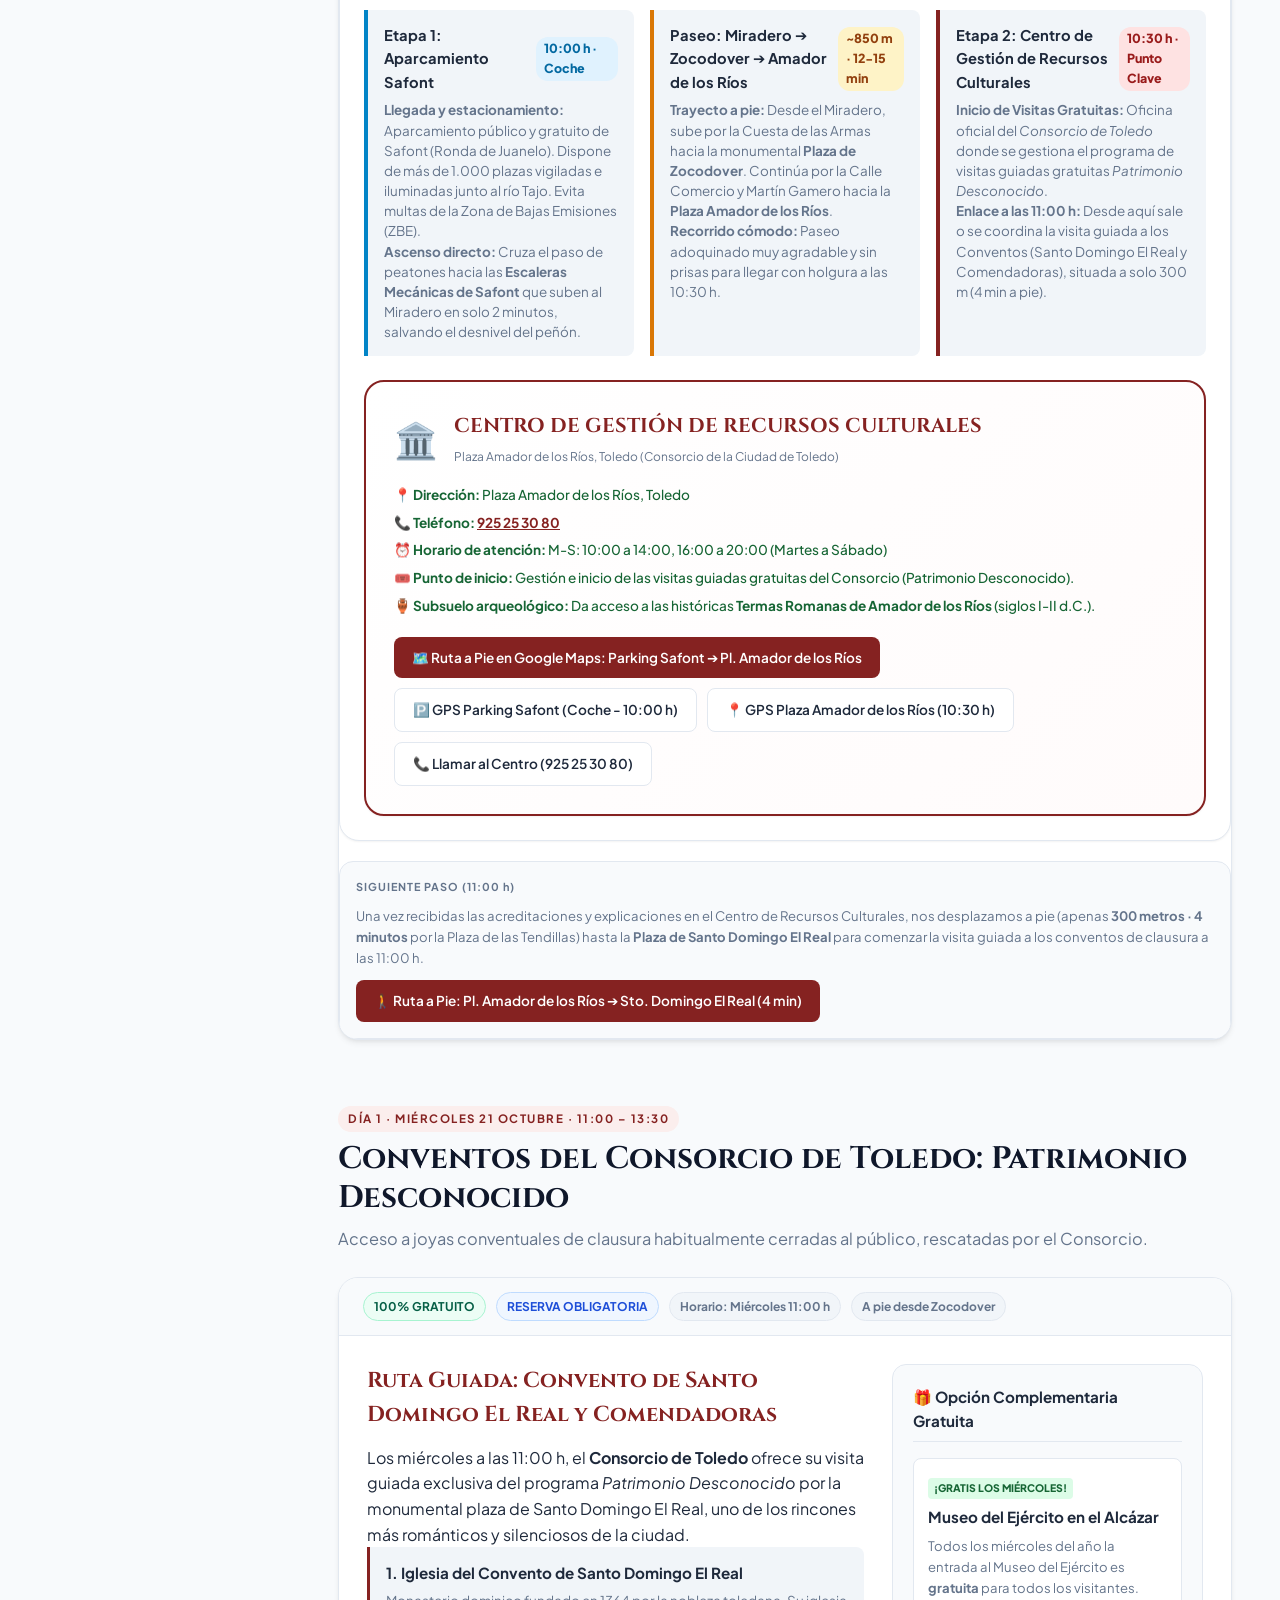
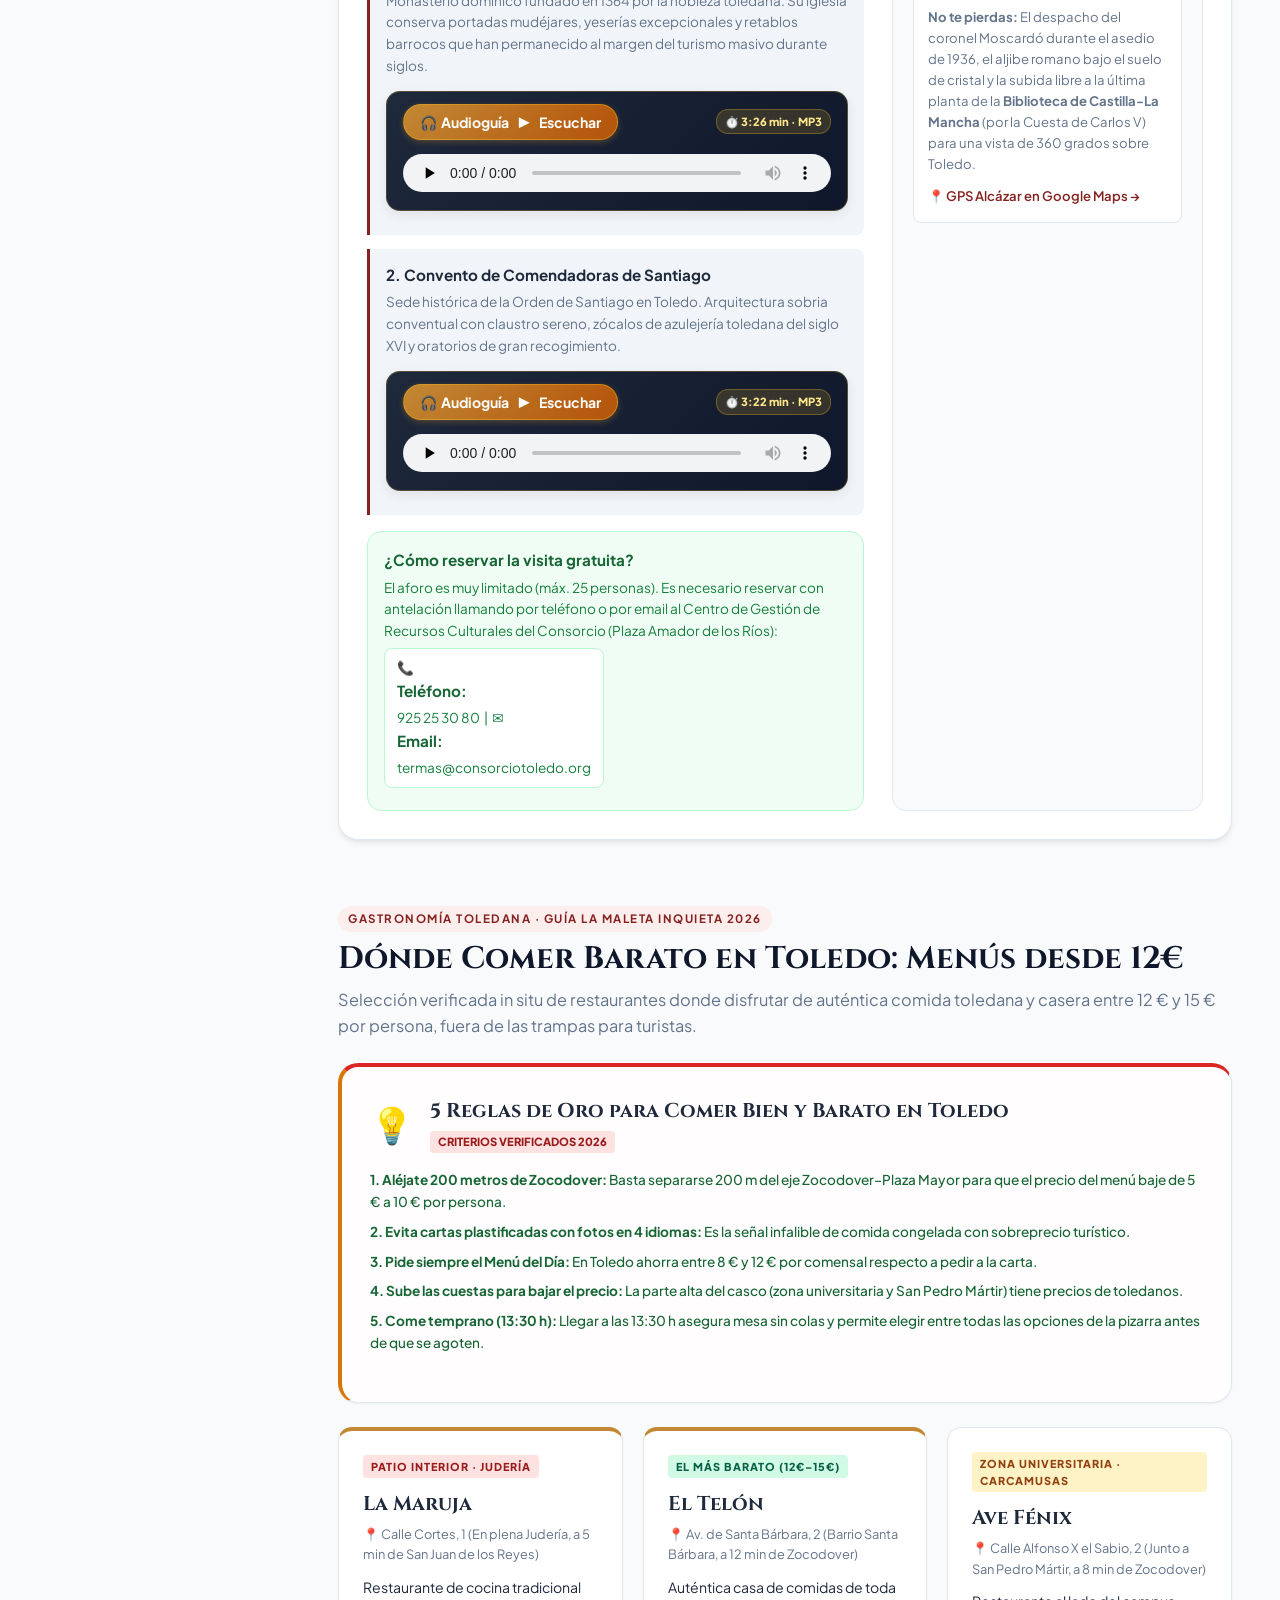
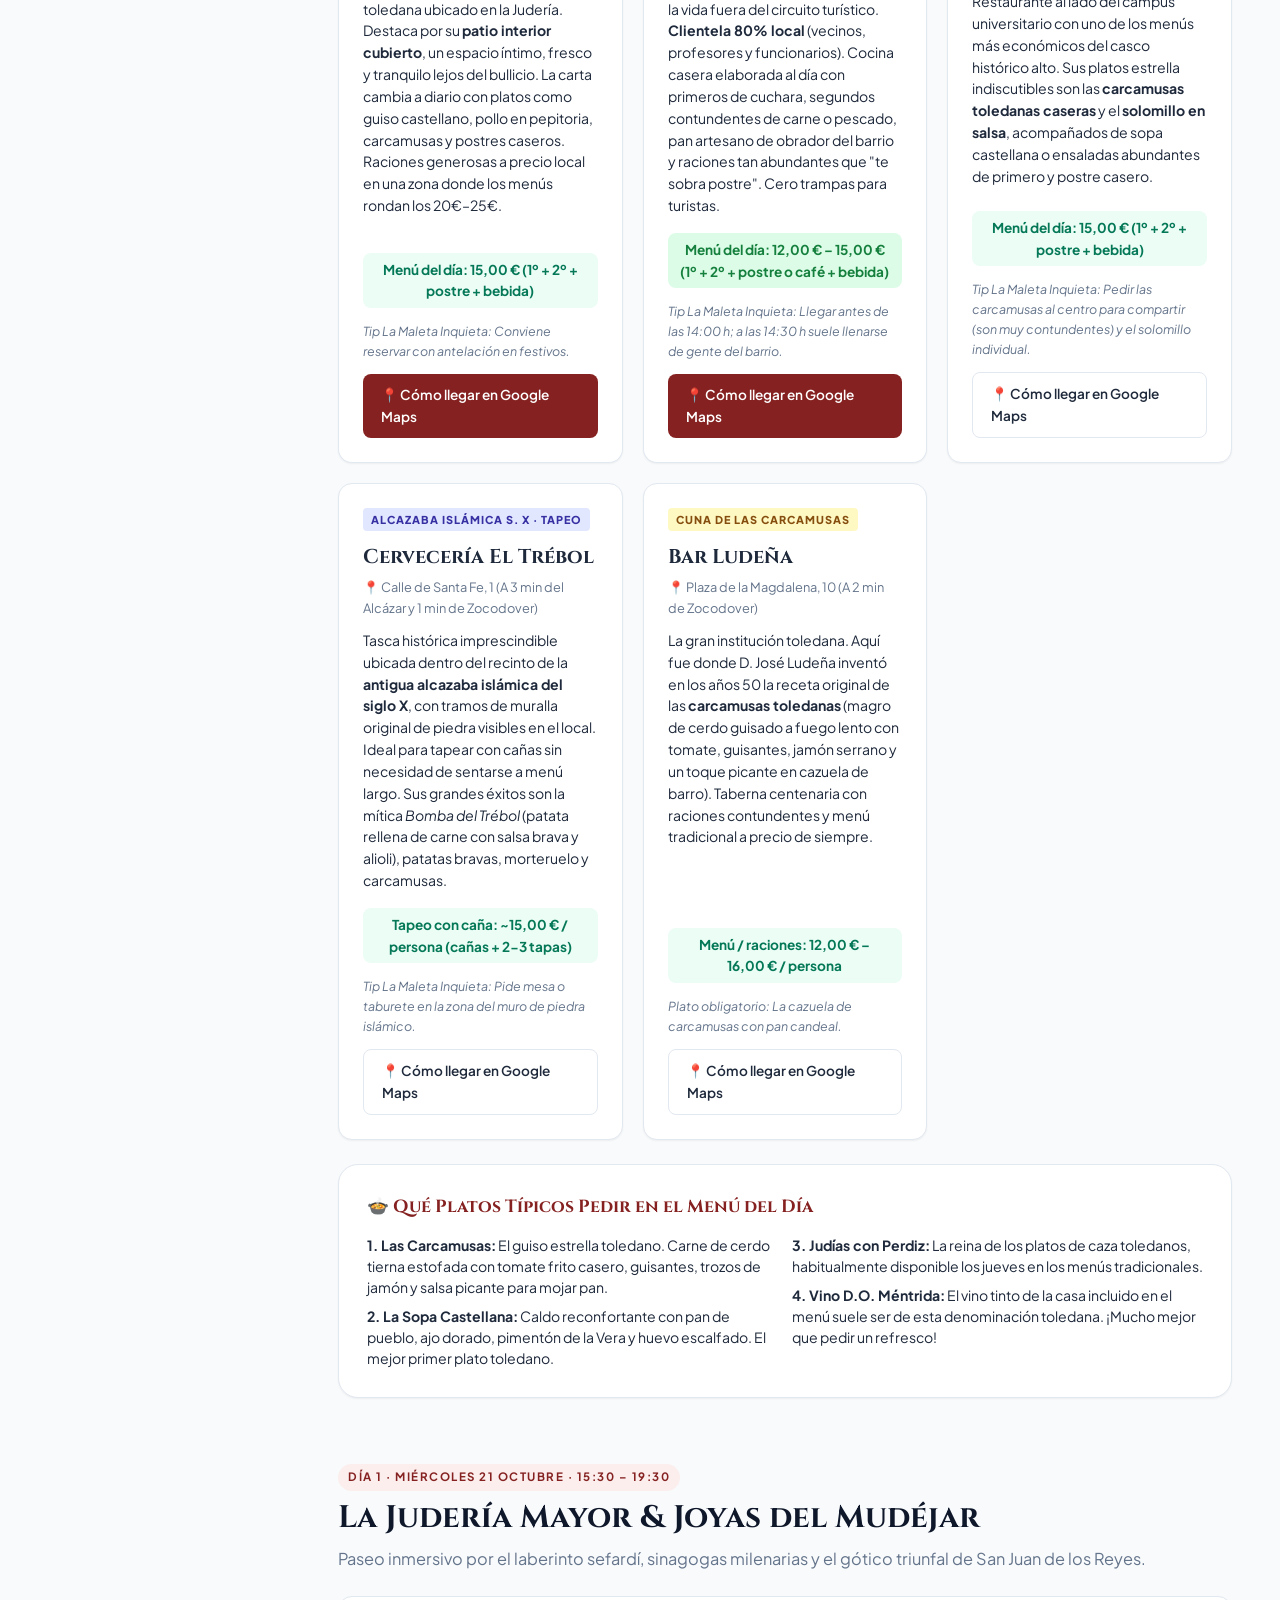
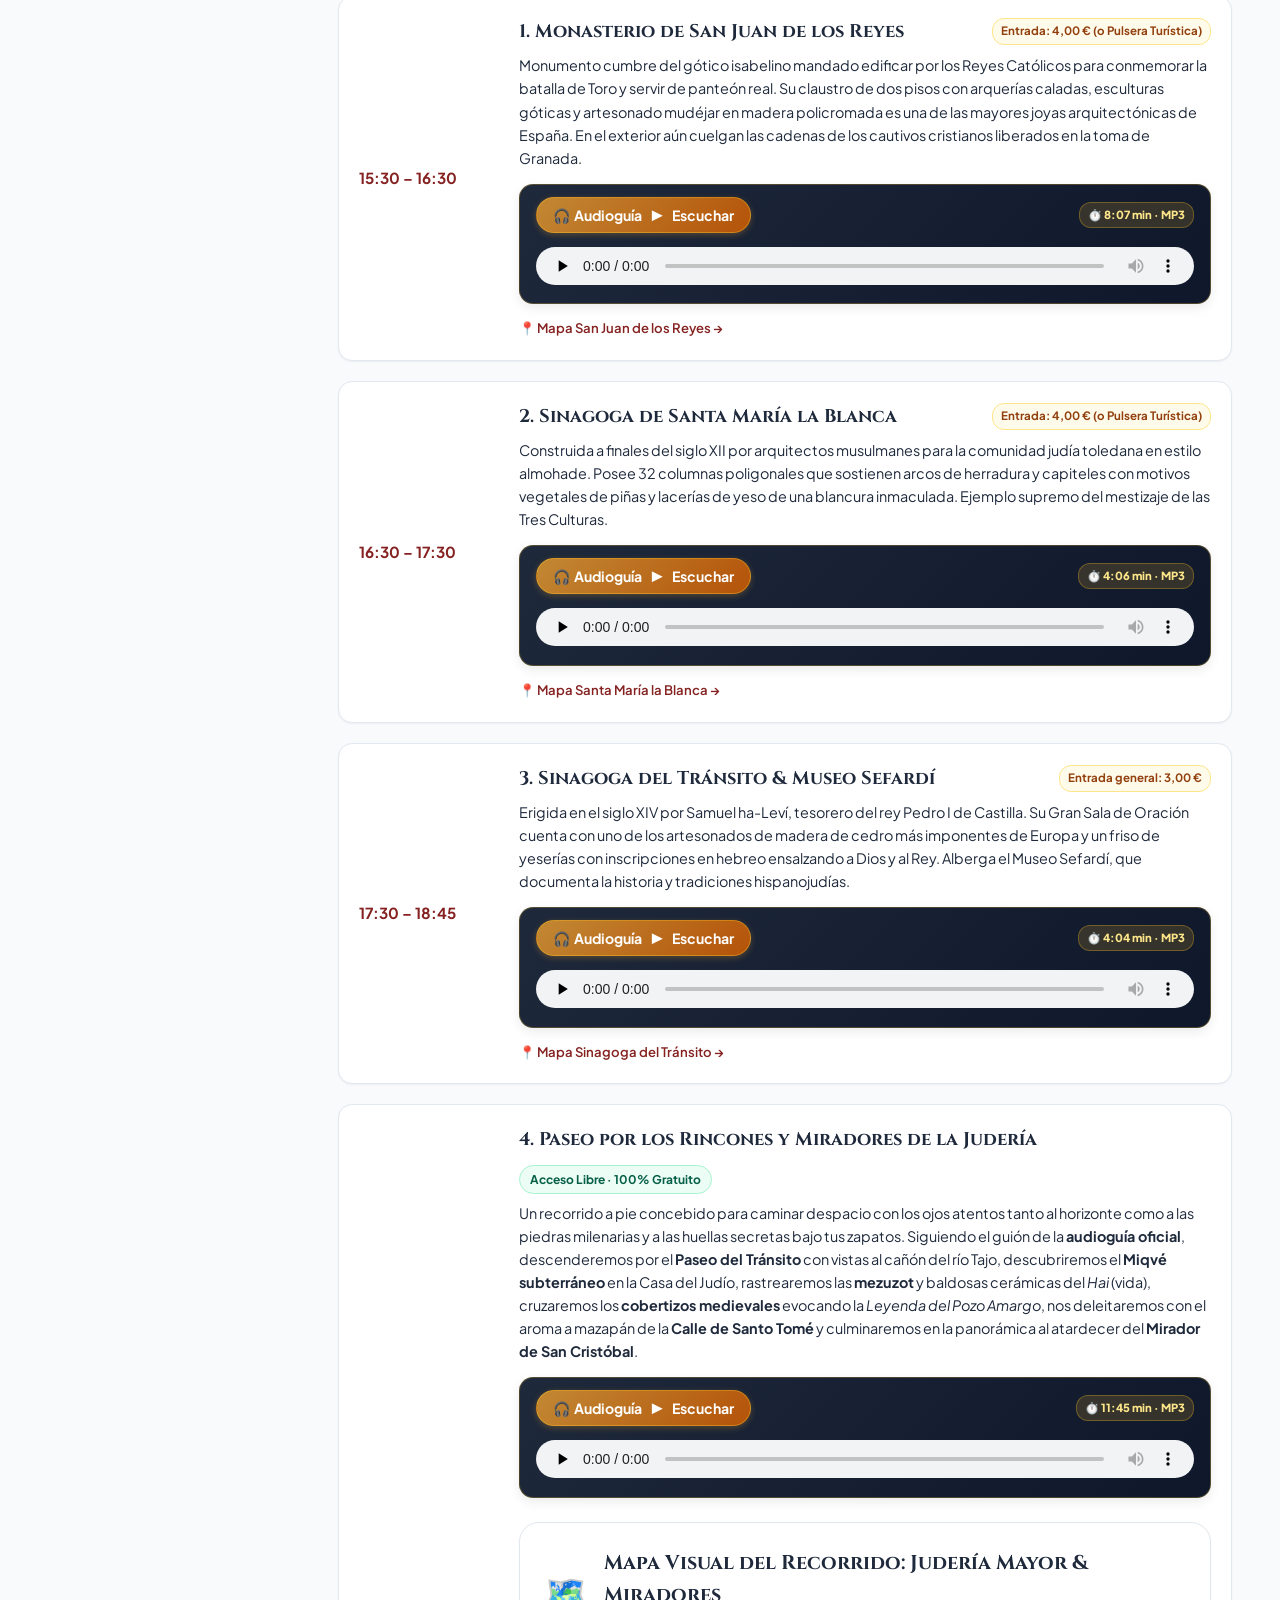
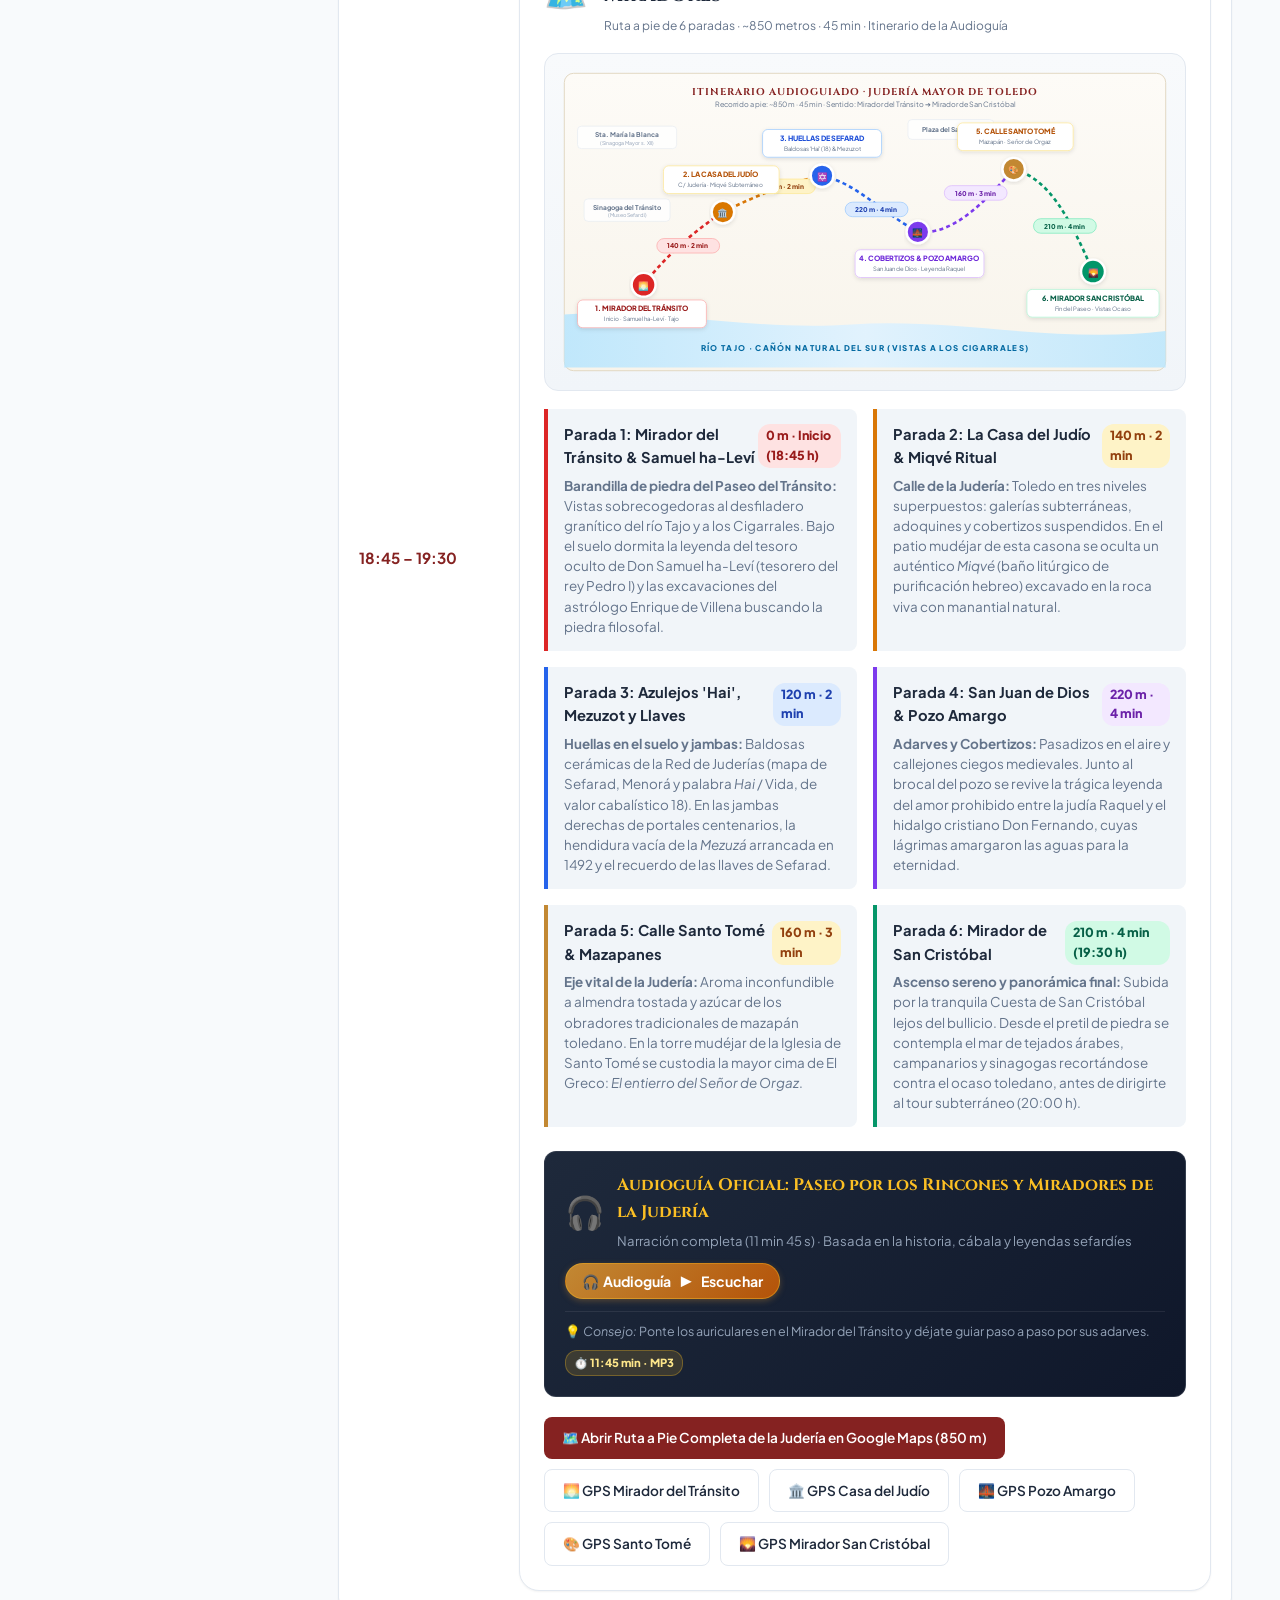
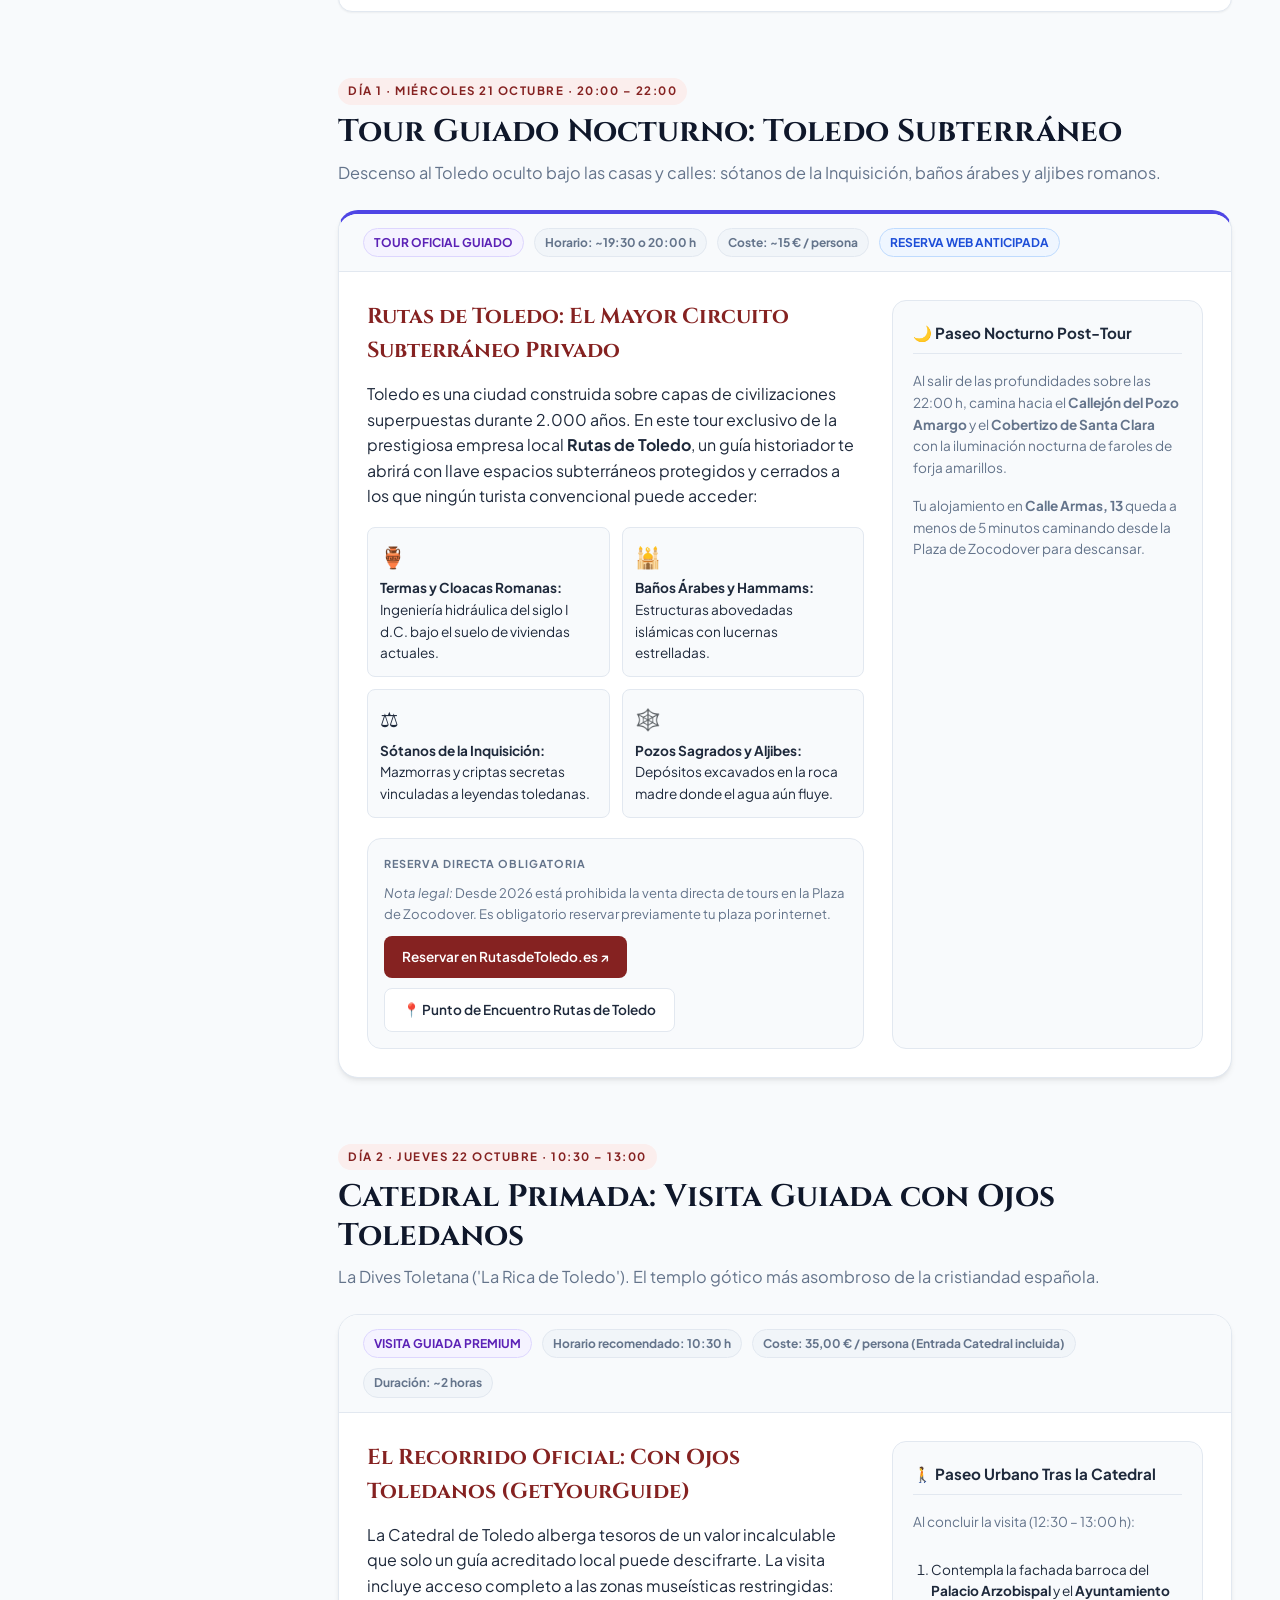
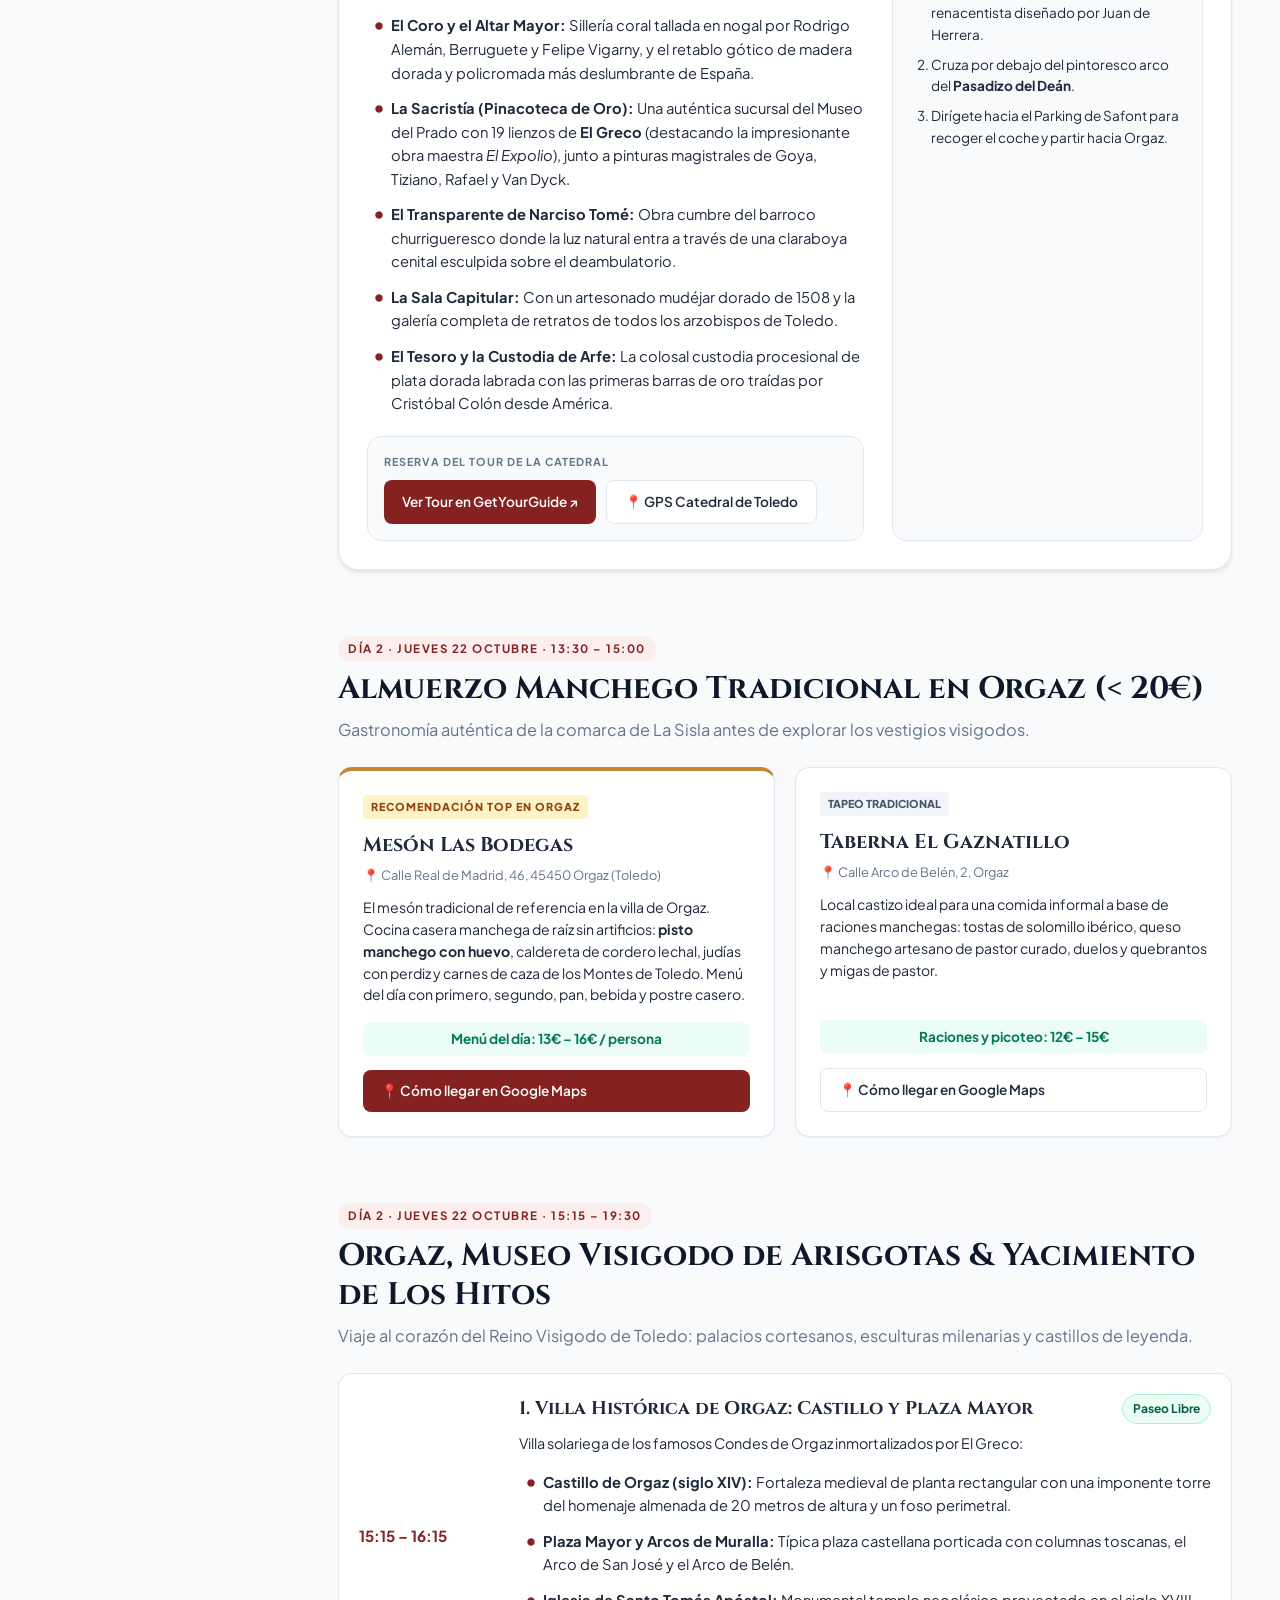
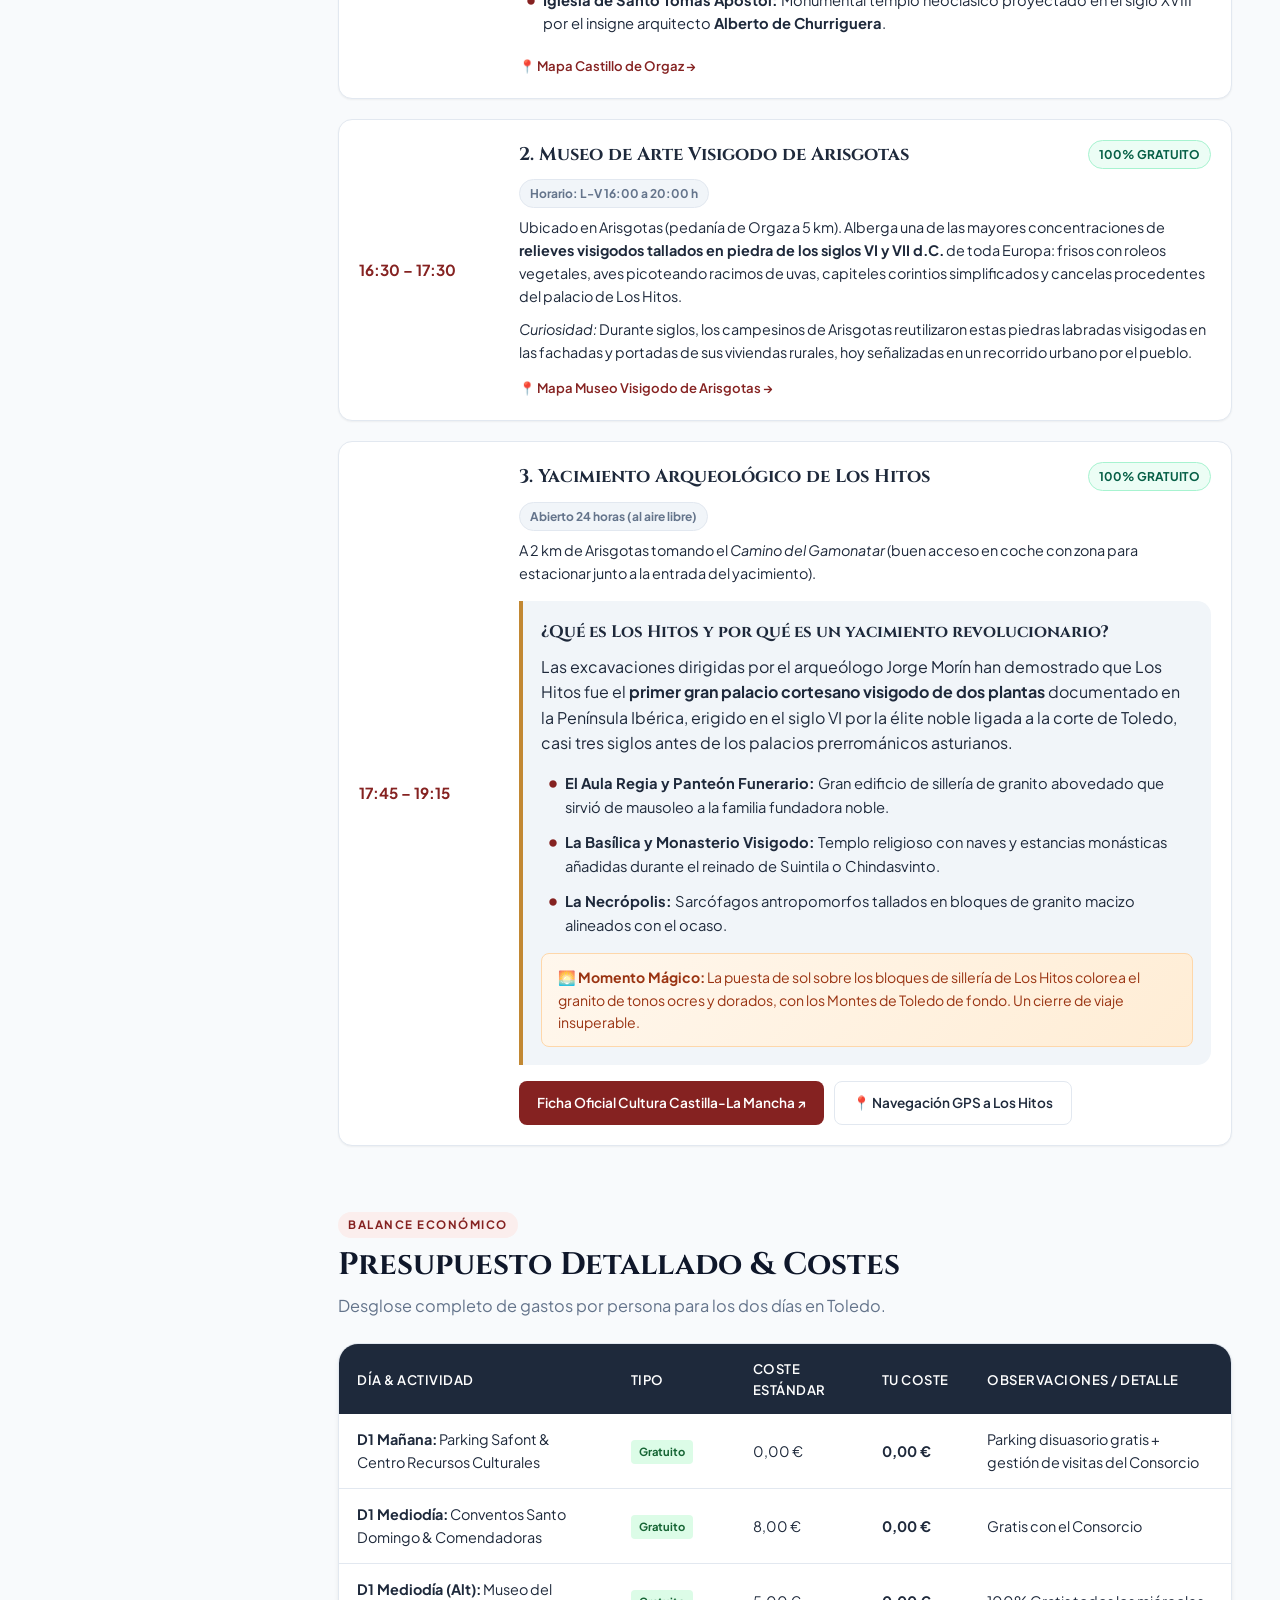
==== commit 004b12c6: "Actualizar itinerario Día 2: eliminar visita matinal libre a la Catedral en HTML y móvil" ====
--- a/html/visita-1/index.html
+++ b/html/visita-1/index.html
@@ -170,7 +170,6 @@
               <div class="summary-day-block">
                 <div class="day-badge day-2">DÍA 2 · JUEVES 22 DE OCTUBRE</div>
                 <ul class="summary-list">
-                  <li><strong>08:00 – 09:15:</strong> <em>(Opcional)</em> Entrada libre matinal por la Puerta del Reloj de la Catedral.</li>
                   <li><strong>10:30 – 13:00:</strong> Visita guiada oficial a la Catedral Primada con ojos toledanos (GetYourGuide).</li>
                   <li><strong>13:30 – 15:00:</strong> Almuerzo manchego tradicional en Orgaz (Mesón Las Bodegas &lt; 20€).</li>
                   <li><strong>15:15 – 19:30:</strong> Ruta Visigoda: Castillo y Plaza de Orgaz, Museo Visigodo de Arisgotas y atardecer en el Yacimiento de Los Hitos.</li>
@@ -1056,20 +1055,9 @@
         <!-- SECCIÓN DÍA 2: MAÑANA -->
         <section id="dia2-manana" class="guide-section">
           <div class="section-header-block">
-            <span class="sub-badge">DÍA 2 · JUEVES 22 OCTUBRE · 08:00 – 13:00</span>
+            <span class="sub-badge">DÍA 2 · JUEVES 22 OCTUBRE · 10:30 – 13:00</span>
             <h2 class="section-title">Catedral Primada: Visita Guiada con Ojos Toledanos</h2>
             <p class="section-desc">La Dives Toletana ('La Rica de Toledo'). El templo gótico más asombroso de la cristiandad española.</p>
-          </div>
-
-          <!-- Tip secreto matinal -->
-          <div class="tip-secret-card">
-            <div class="tip-icon">✨</div>
-            <div class="tip-content">
-              <h4>El Truco Gratuito de los Toledanos (08:00 a 09:15 h)</h4>
-              <p>
-                De lunes a viernes entre las <strong>08:00 y las 09:30 h</strong> (acceso hasta las 09:15 h), la Catedral Primada abre su <strong>Puerta del Reloj</strong> con <strong>acceso 100% gratuito</strong> a las naves para oración y contemplación individual en solemne silencio. Si te apetece madrugar, entrar a esa hora antes de que comience el bullicio turístico es una experiencia espiritual y visual única.
-              </p>
-            </div>
           </div>
 
           <div class="content-card">
@@ -1589,7 +1577,7 @@
               <ul class="map-links-list">
                 <li>
                   <a href="https://www.google.com/maps/search/?api=1&query=Catedral+Primada+Toledo" target="_blank">
-                    <span>Catedral Primada (Puerta del Reloj y Llana)</span>
+                    <span>Catedral Primada (Puerta Llana)</span>
                     <span class="link-tag">Abrir GPS ↗</span>
                   </a>
                 </li>
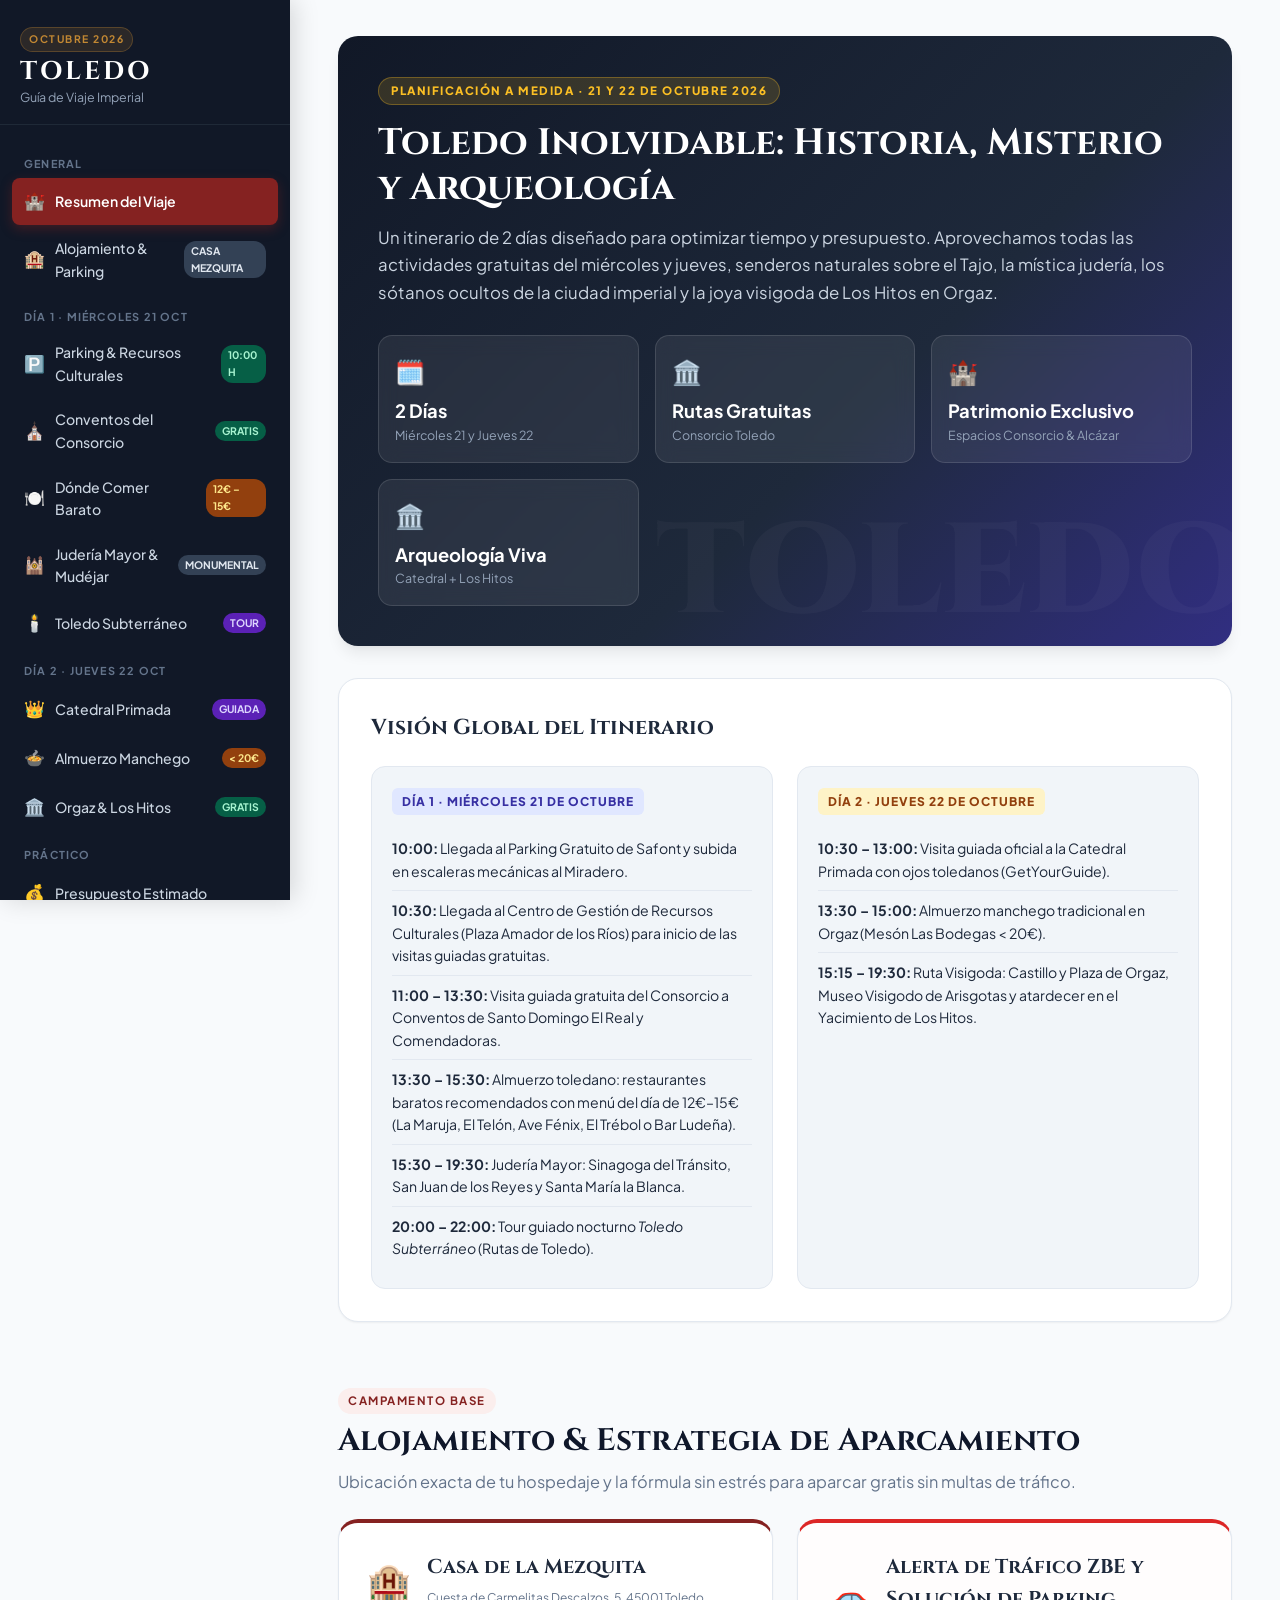
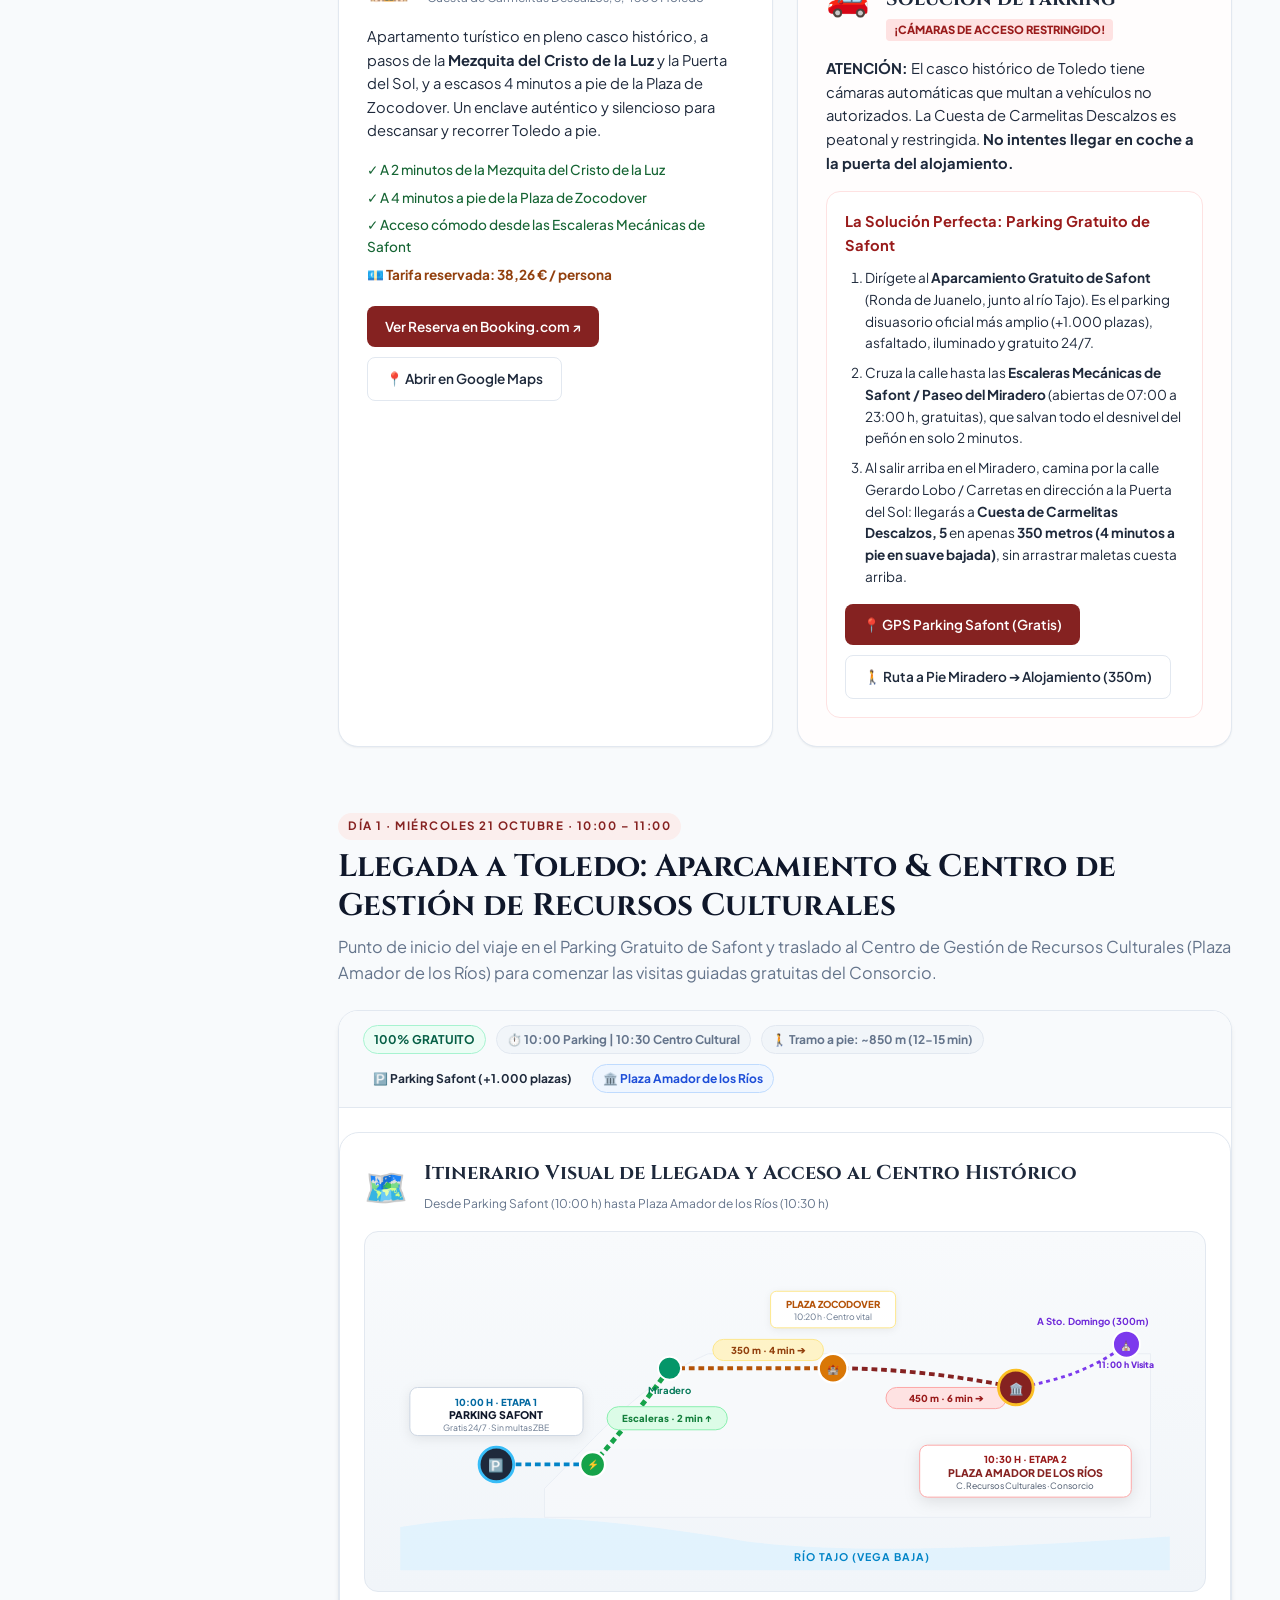
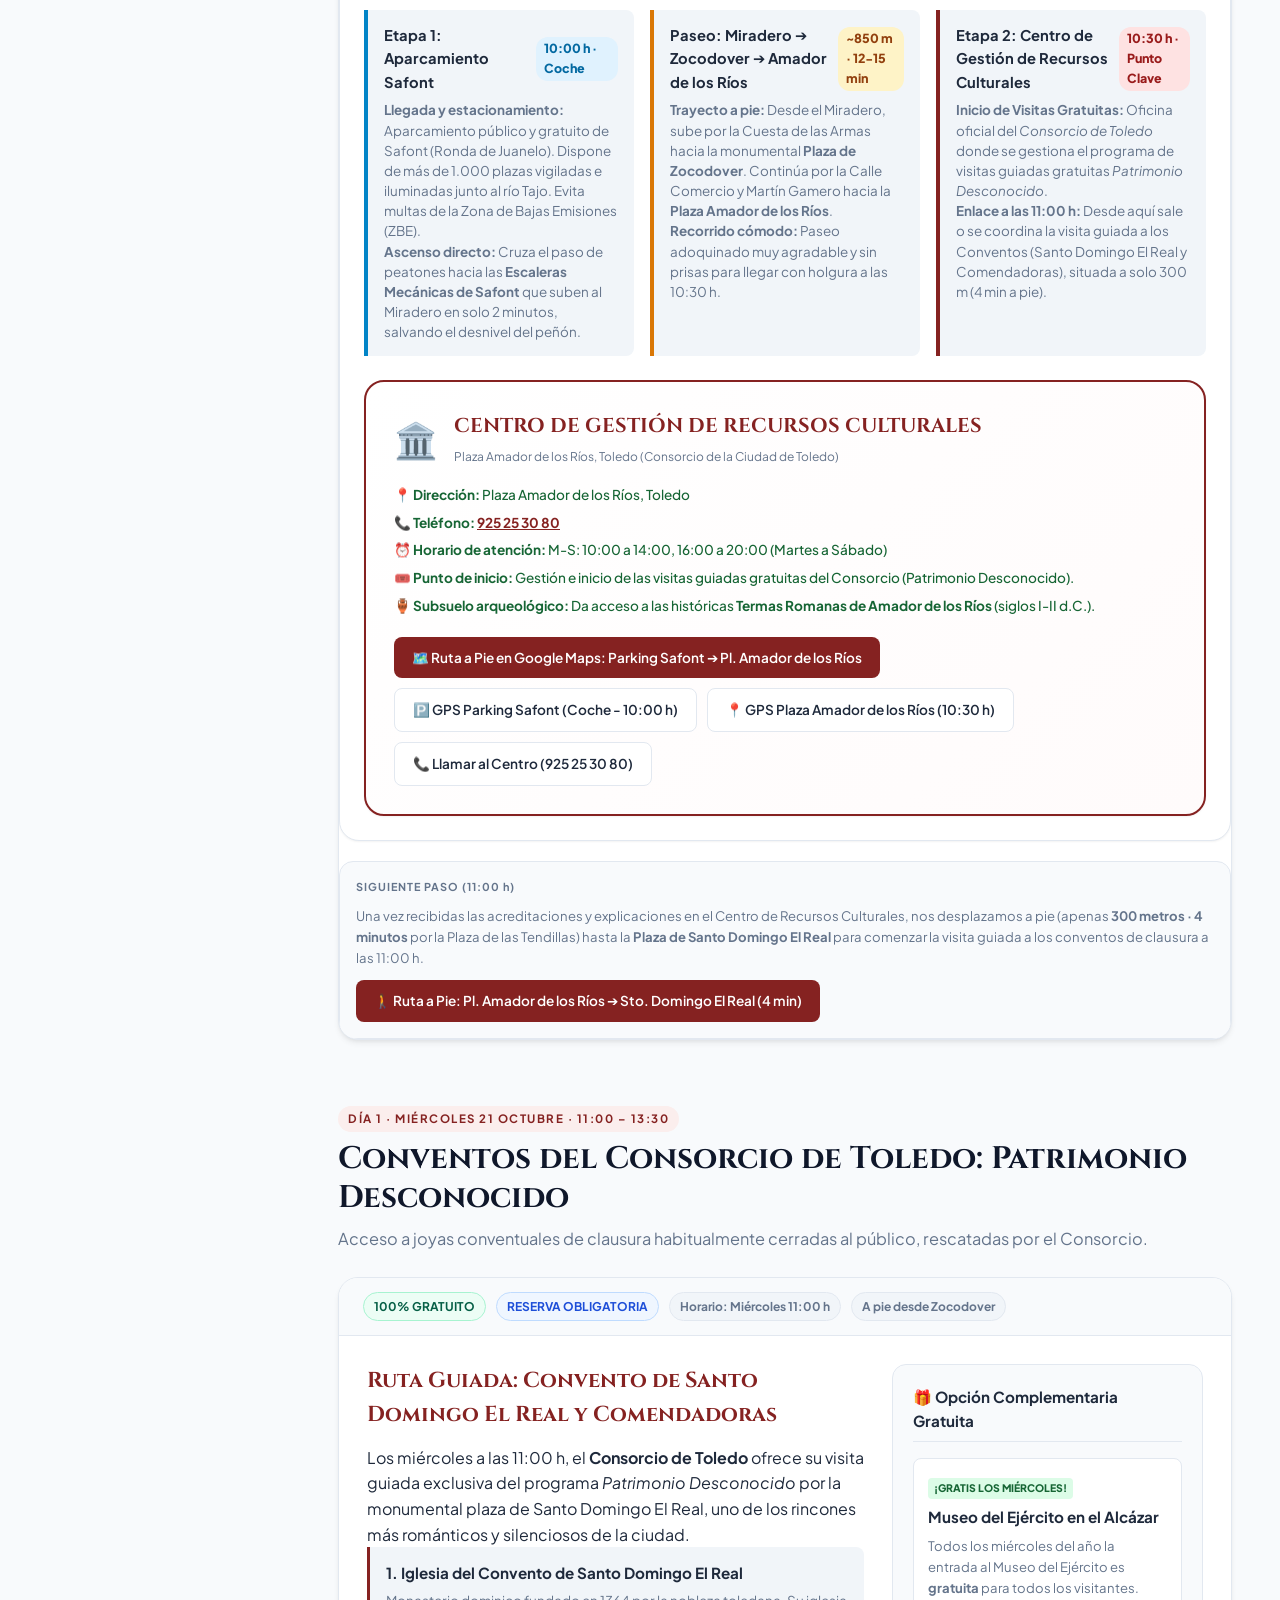
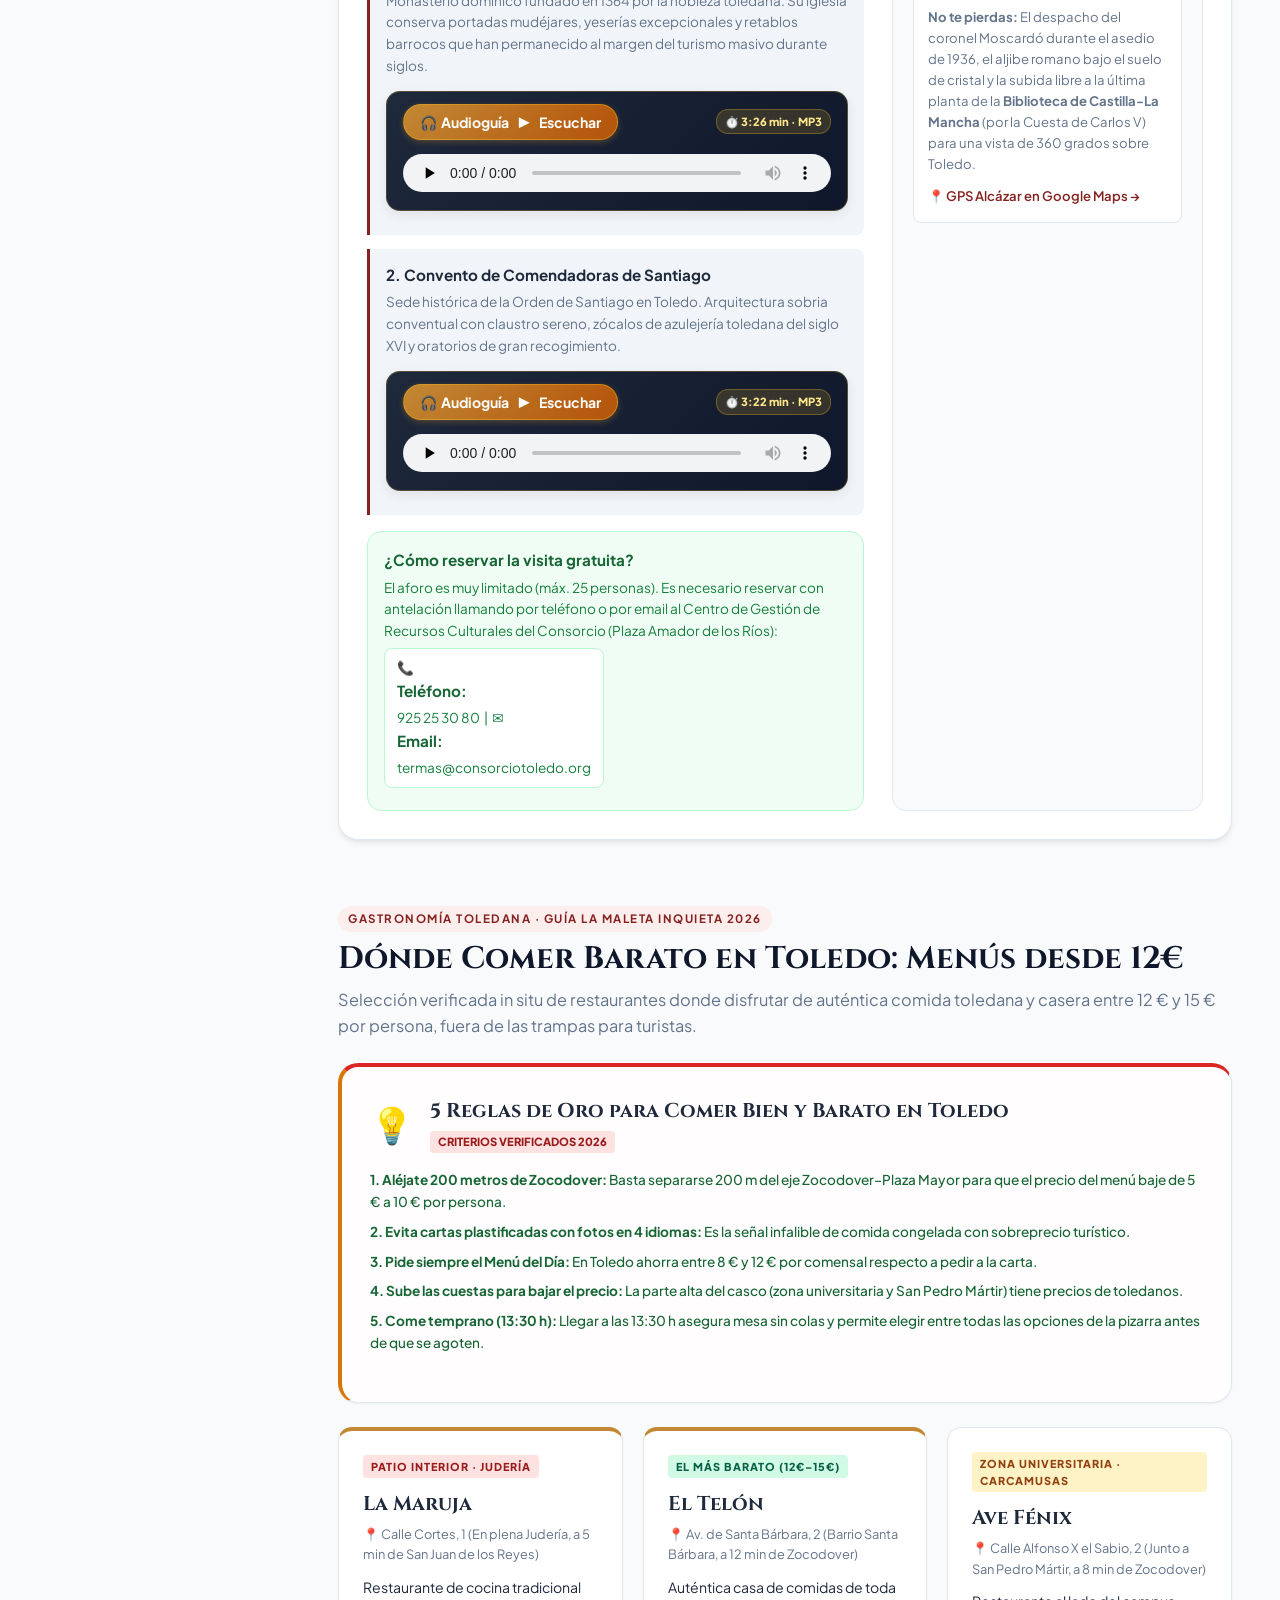
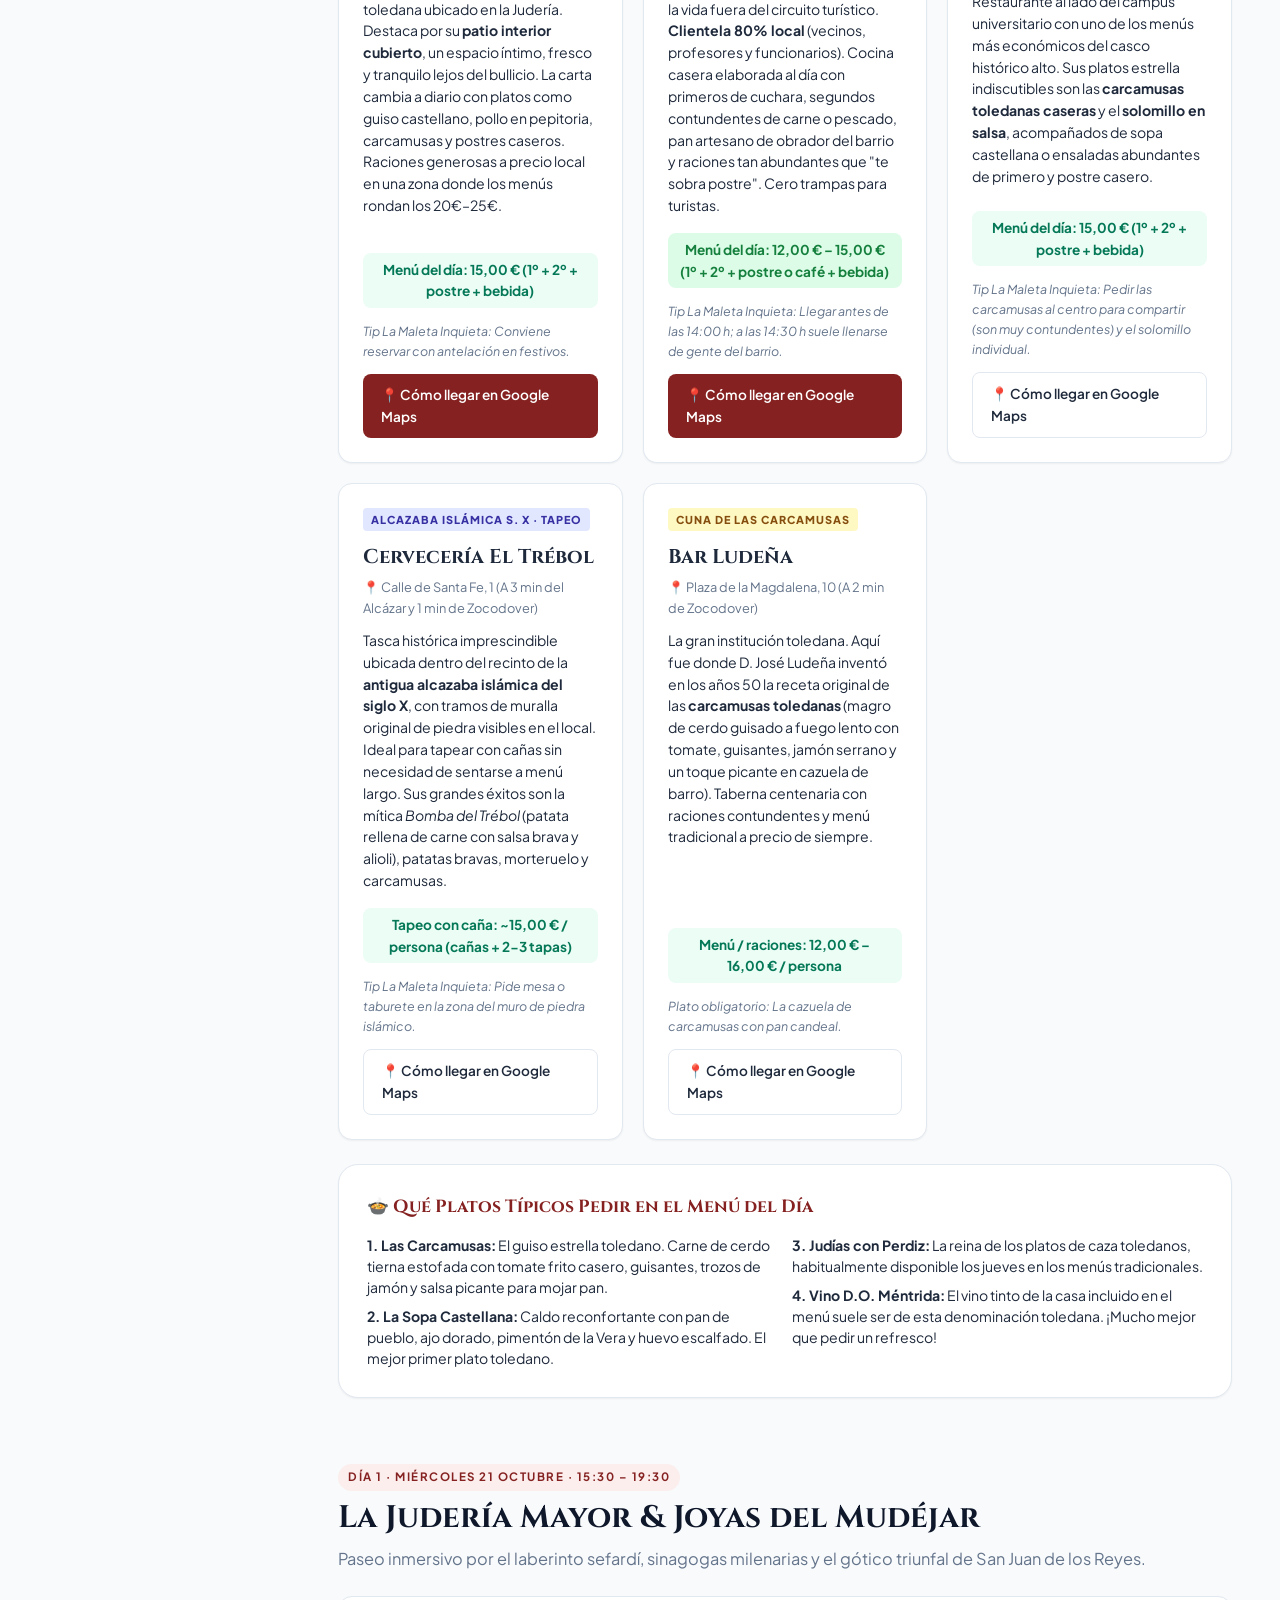
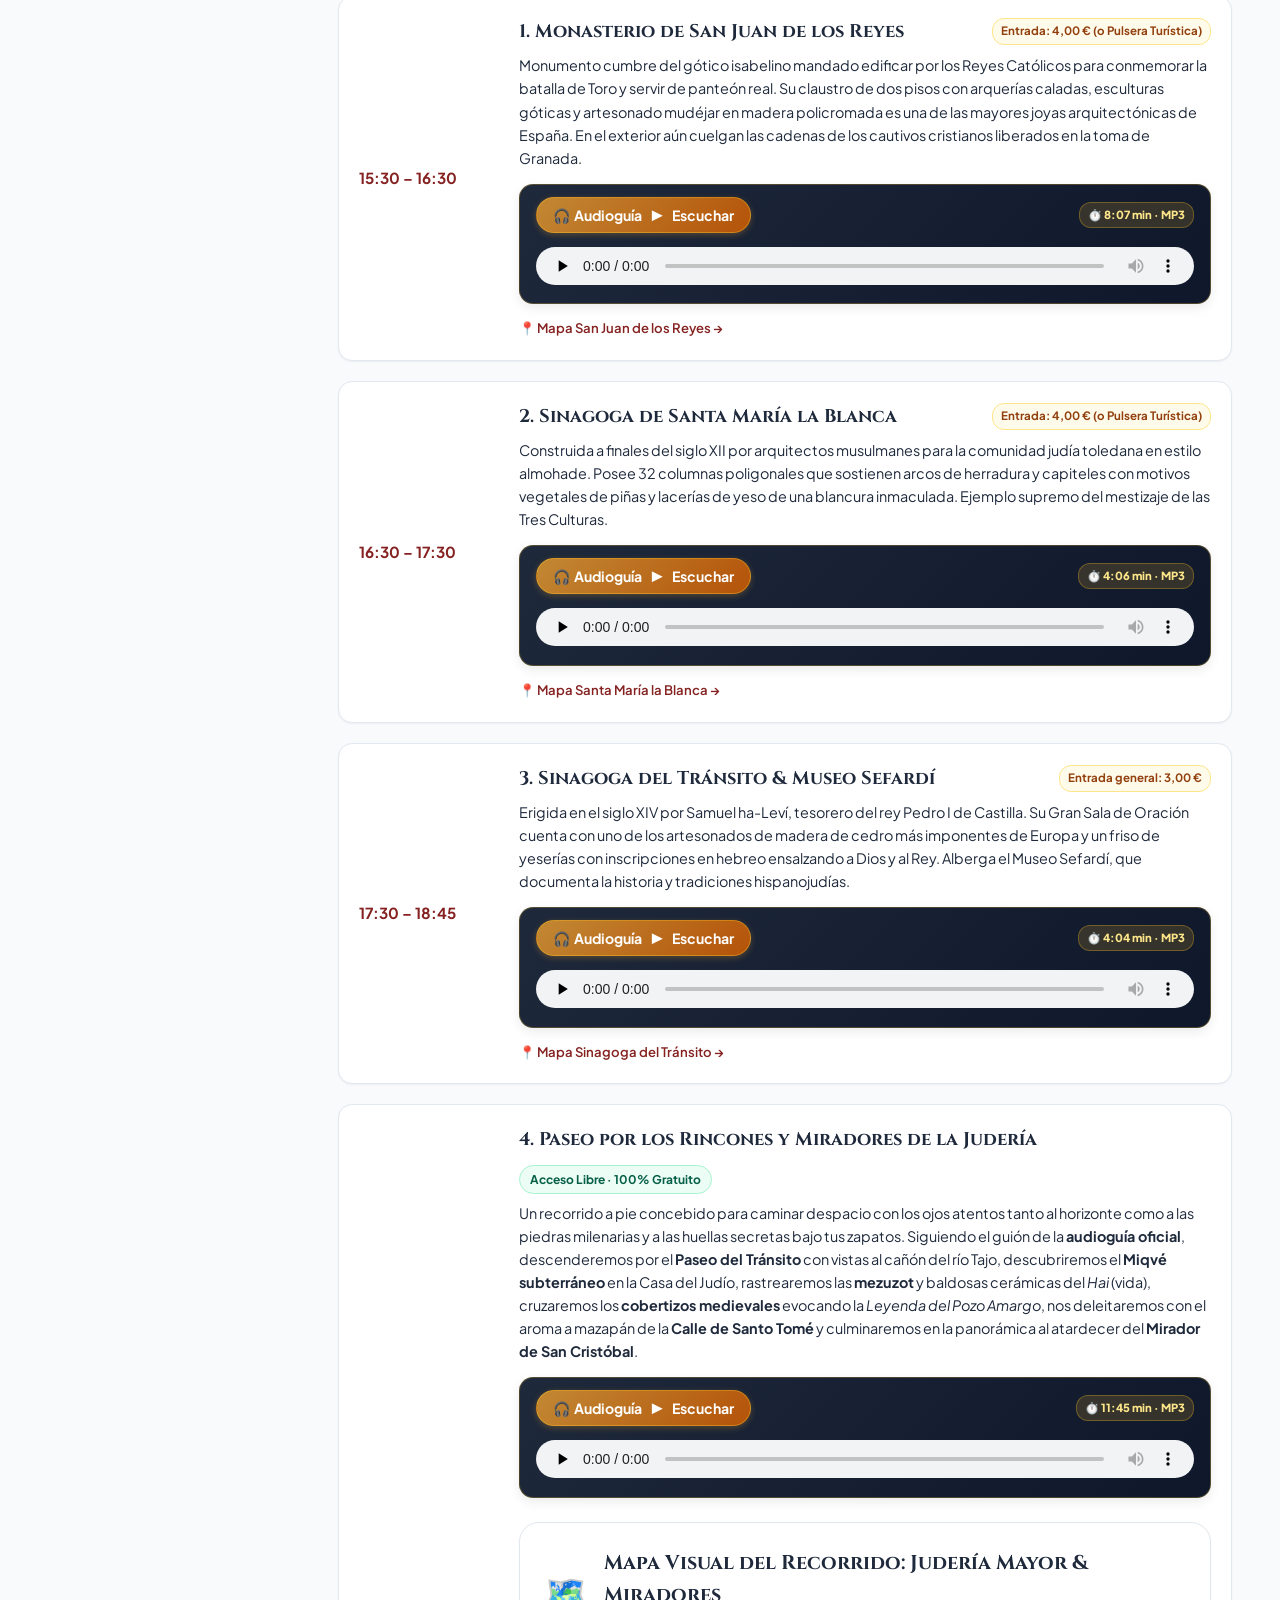
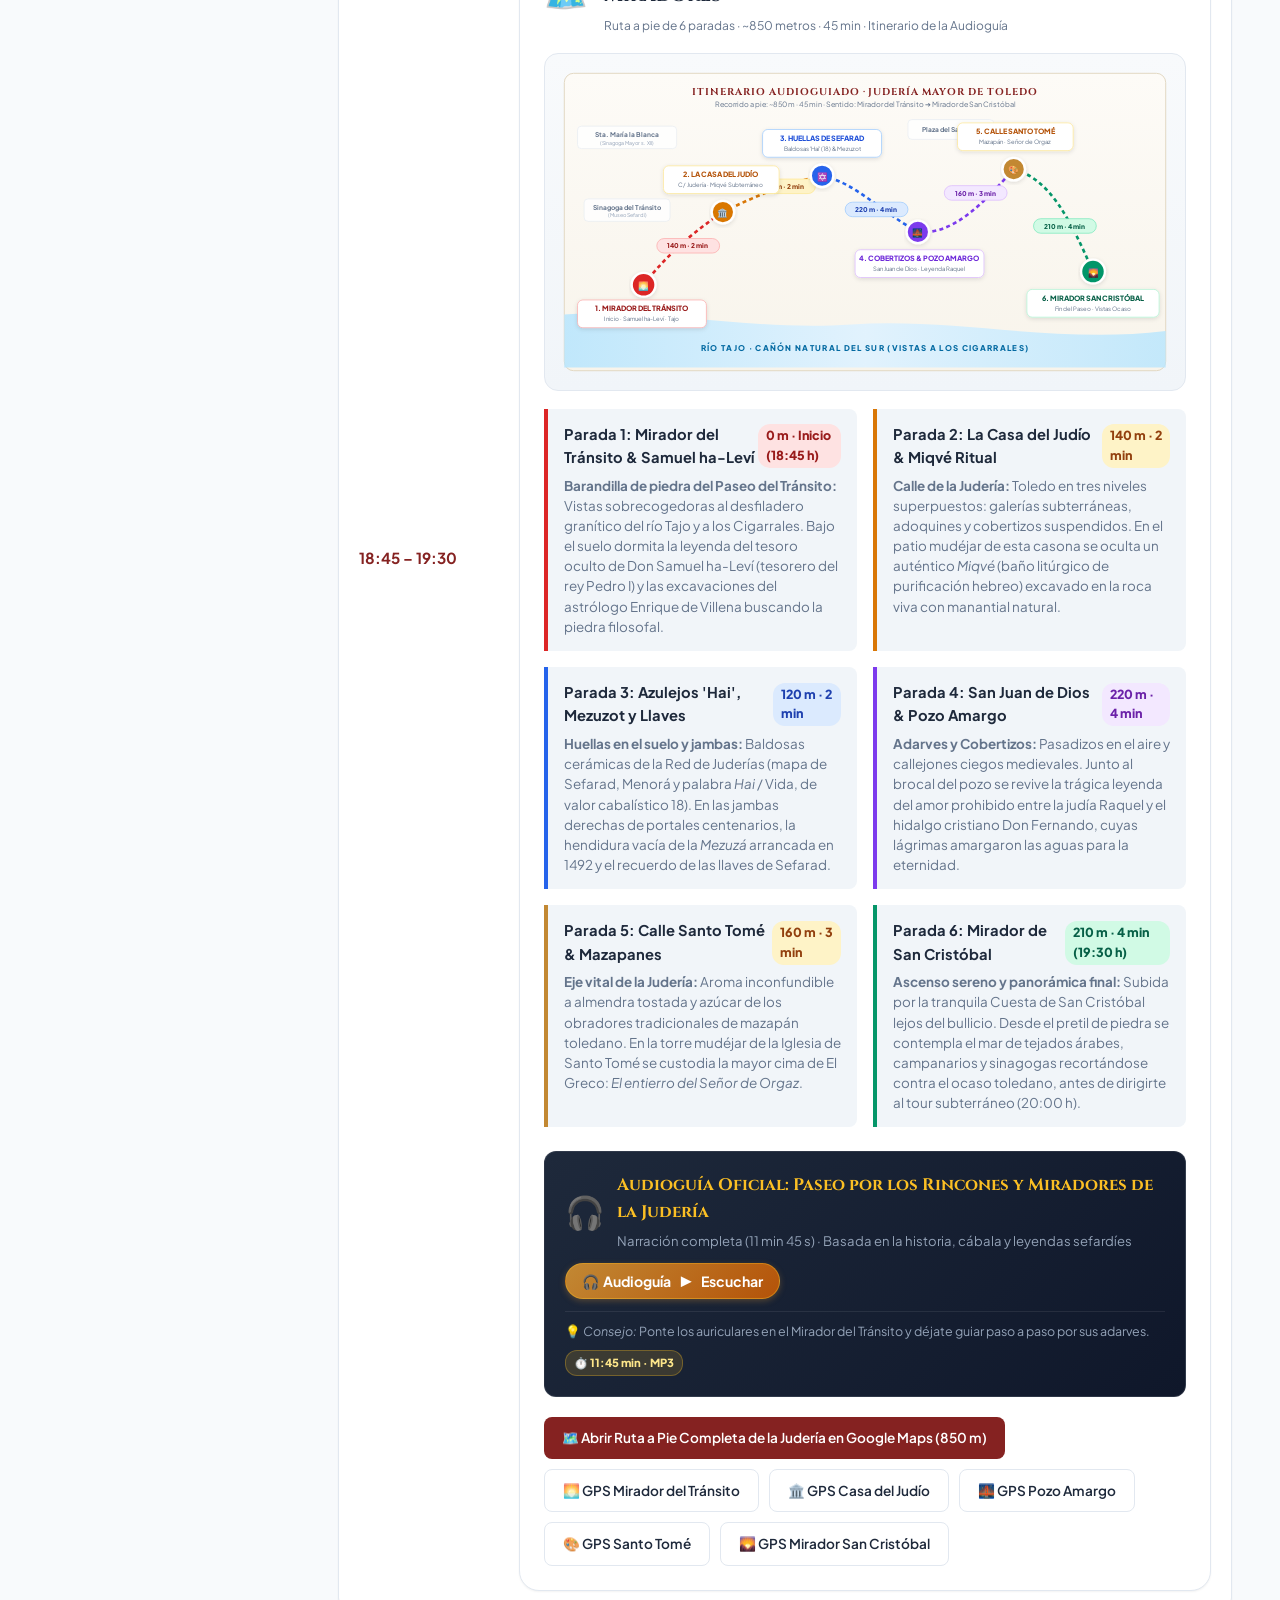
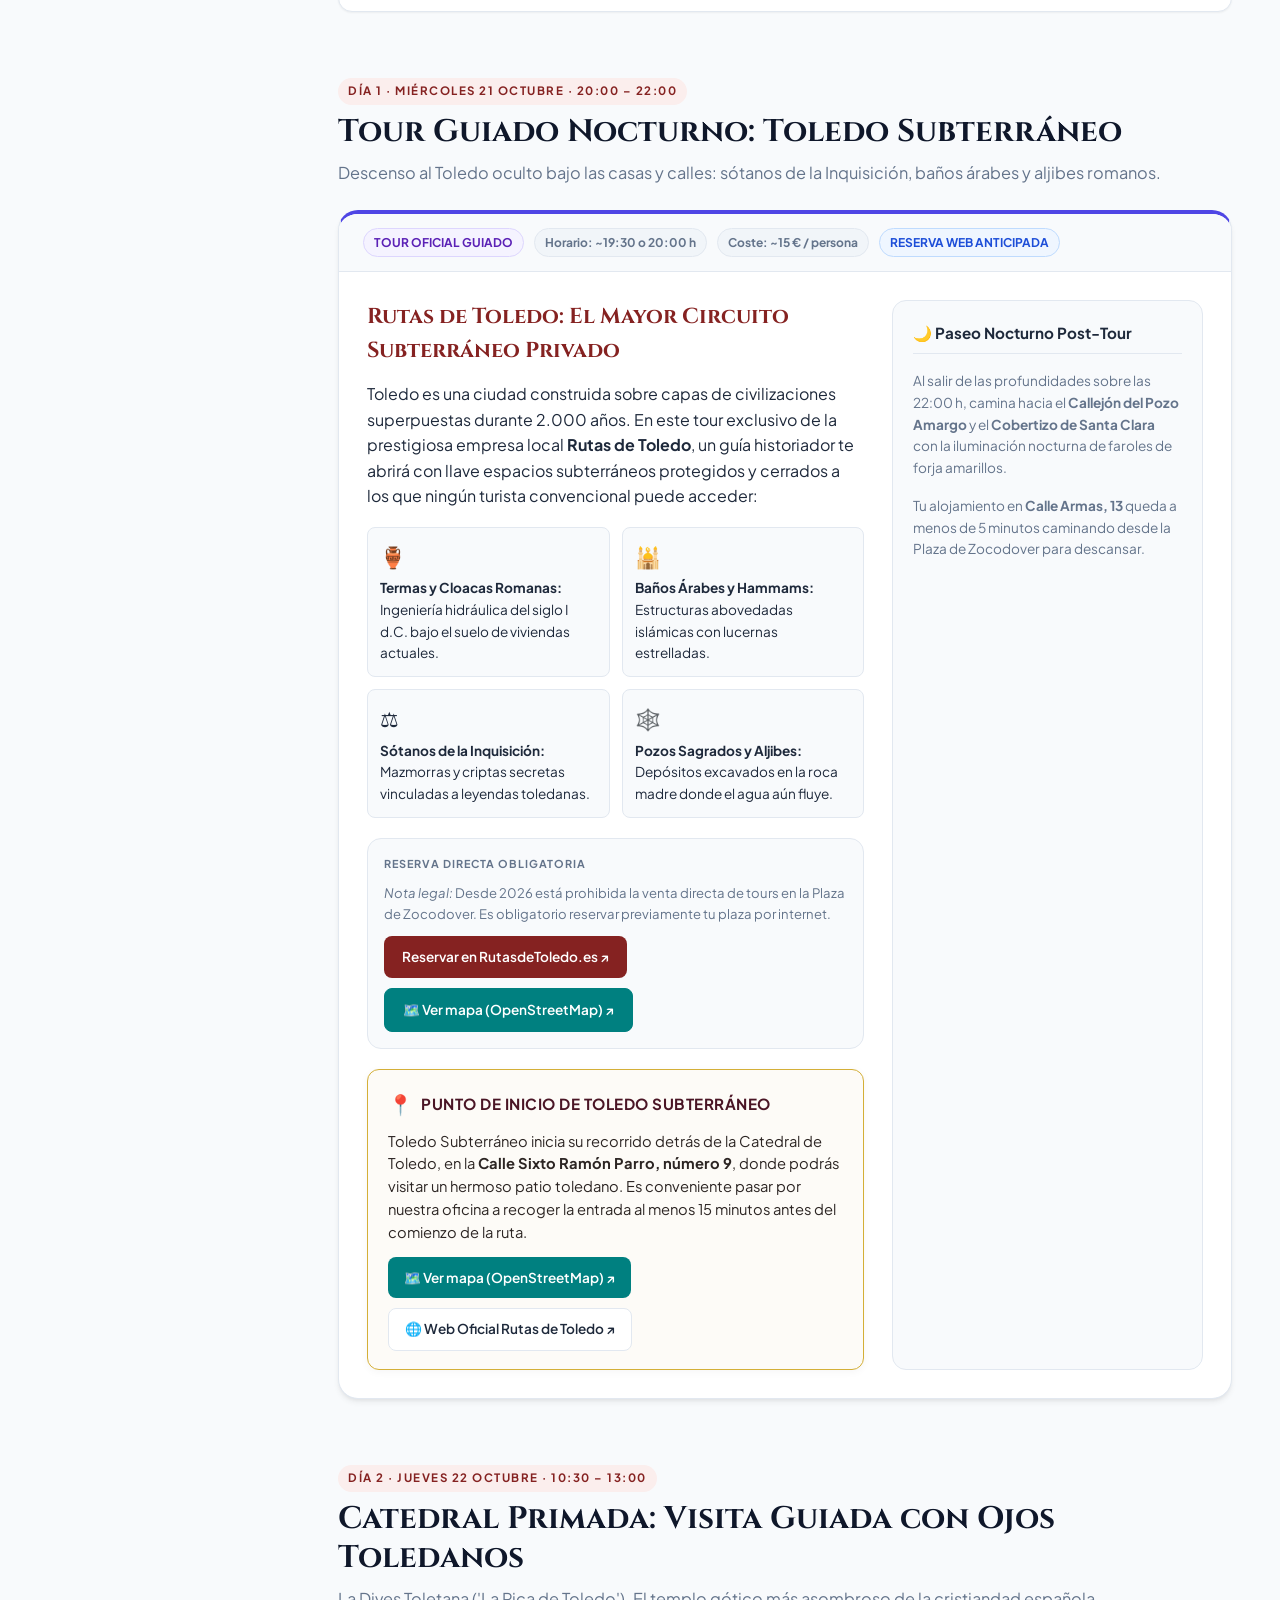
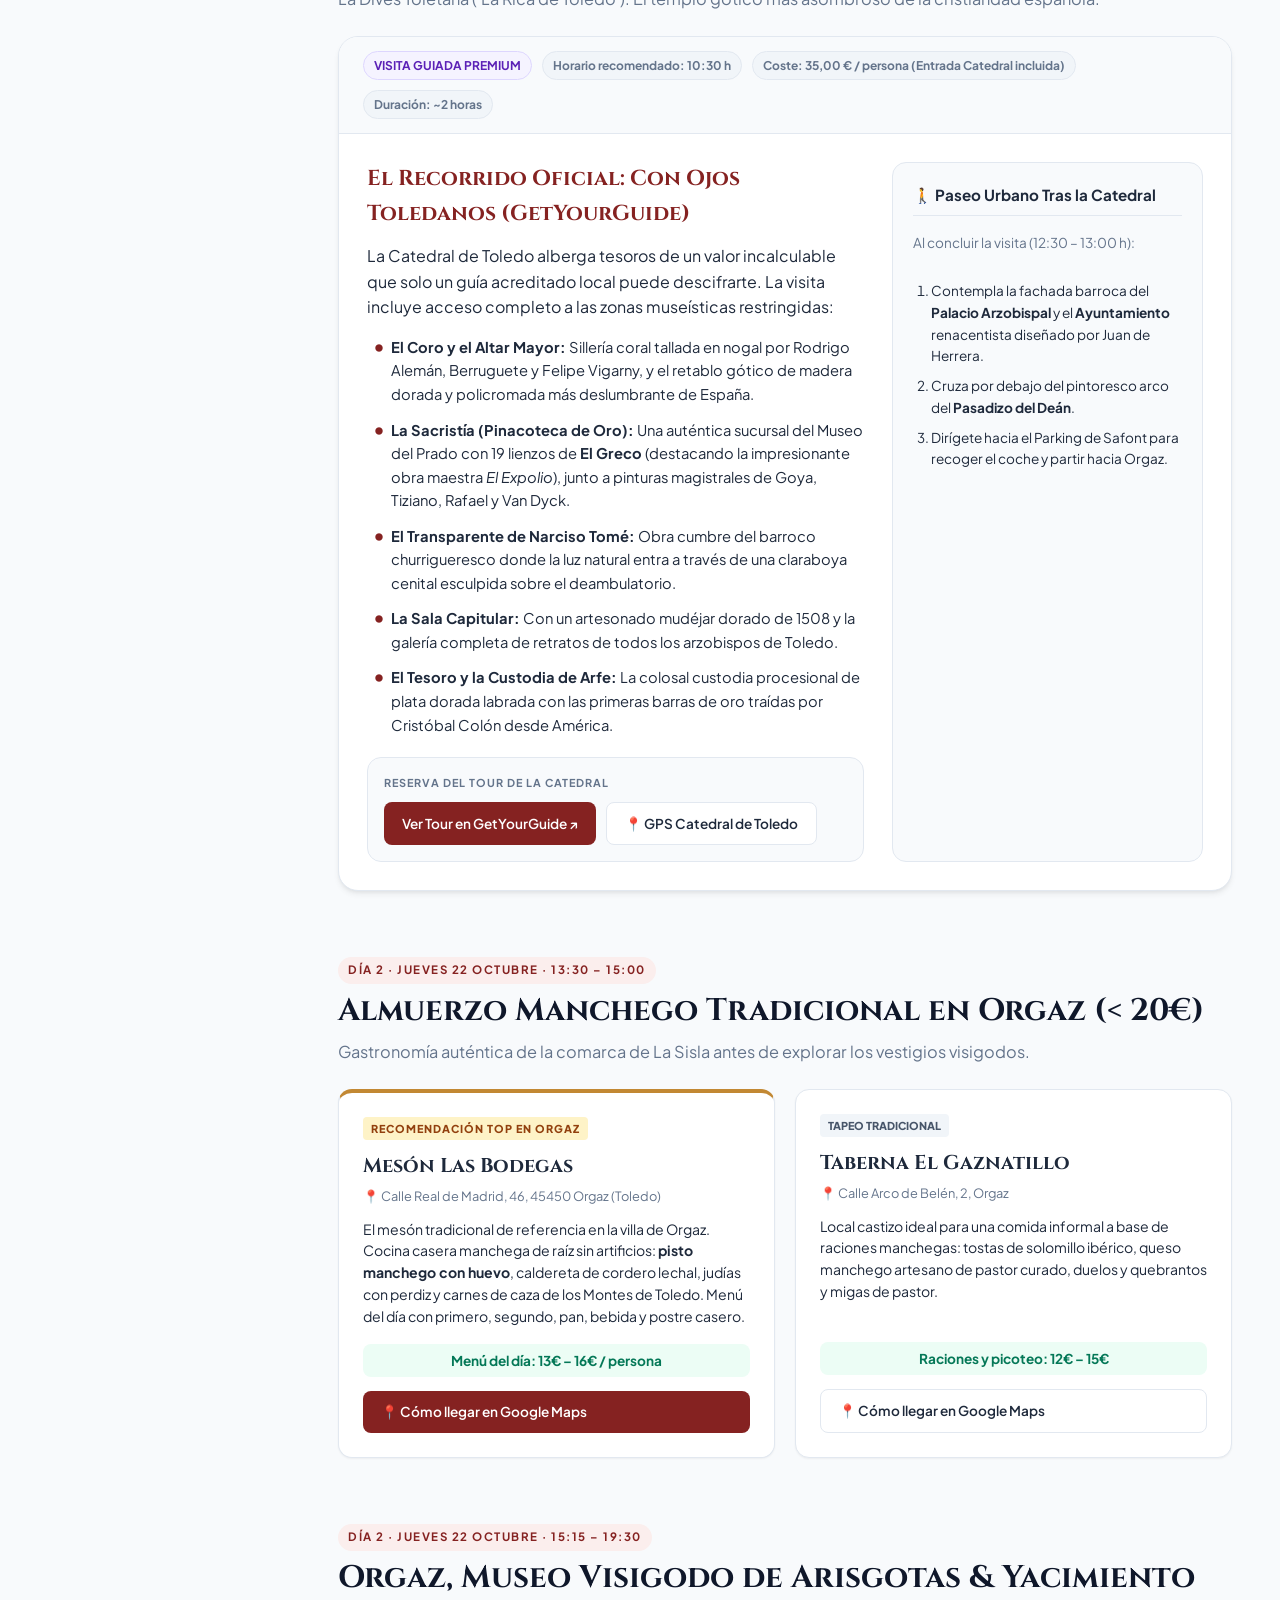
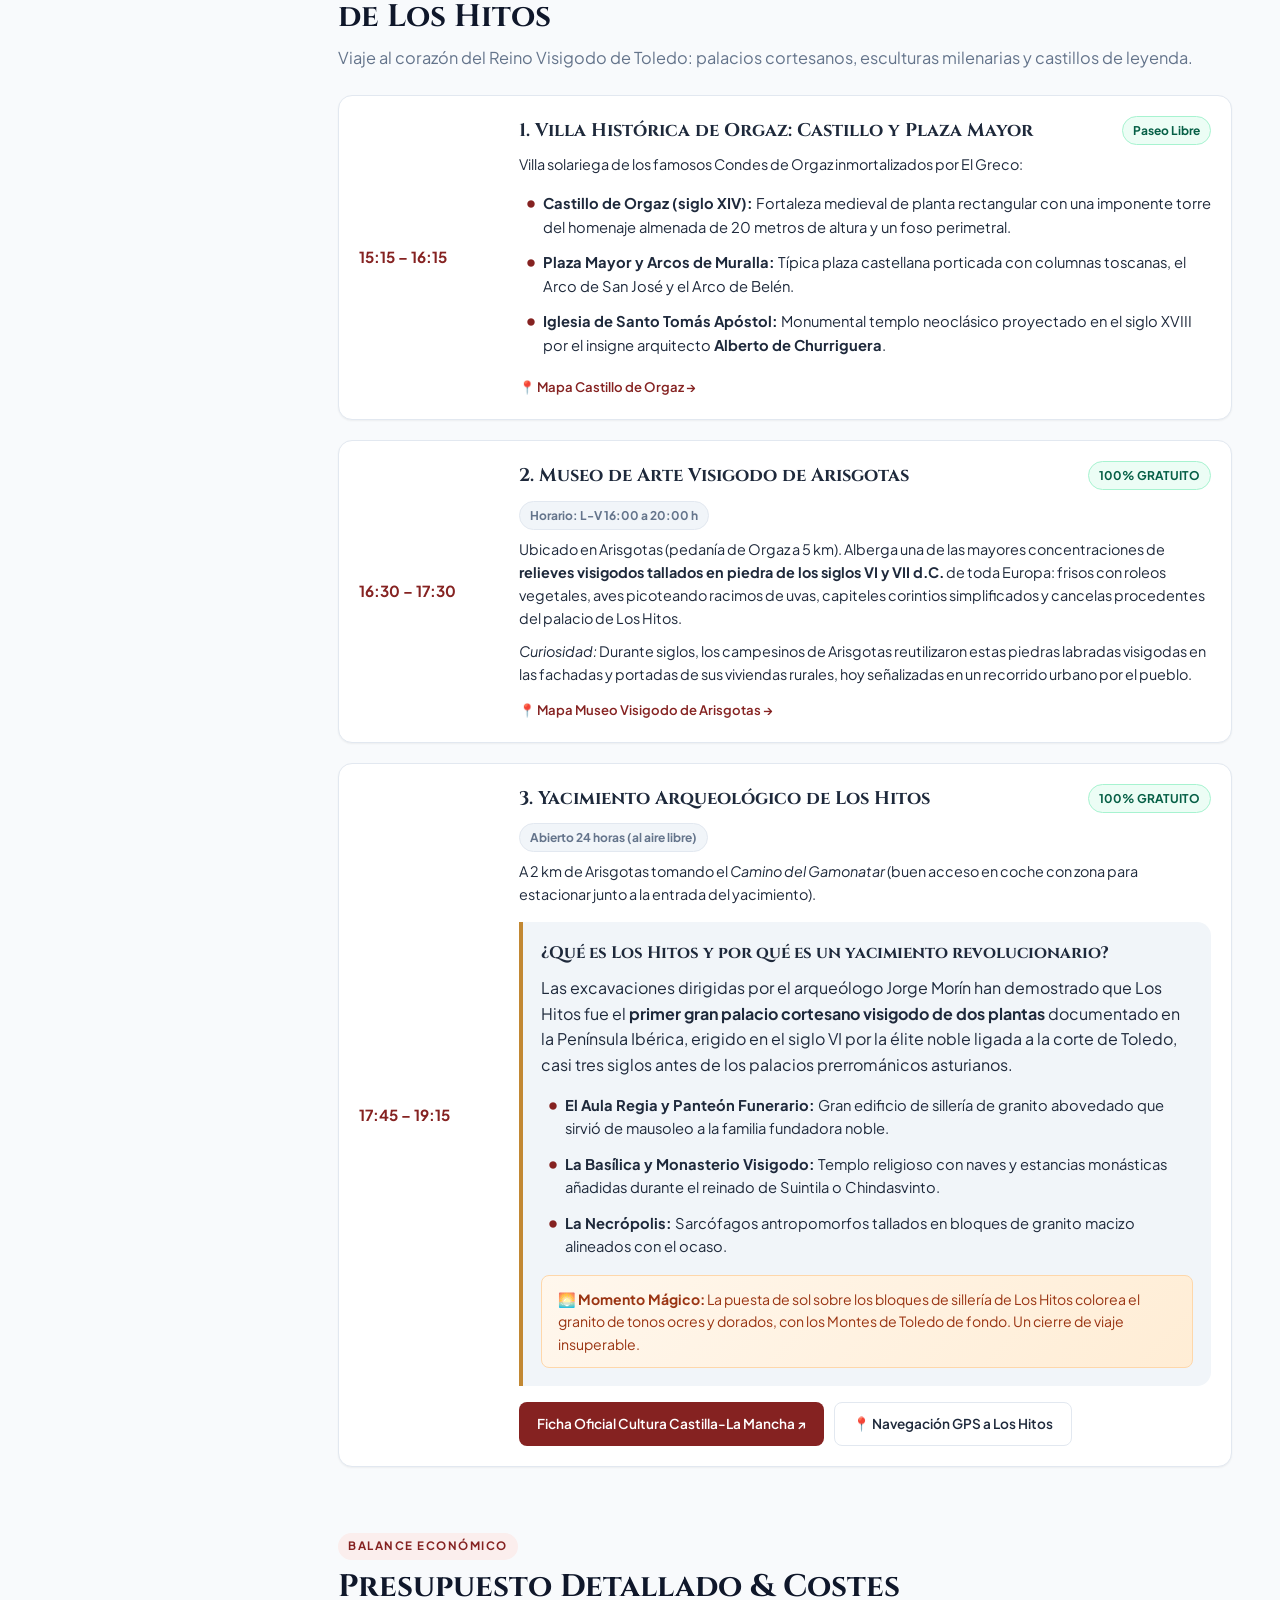
==== commit 39b762df: "feat: añadir punto de inicio de Toledo Subterráneo con botón Ver mapa en OpenStreetMap en web y mobi" ====
--- a/html/visita-1/index.html
+++ b/html/visita-1/index.html
@@ -1034,7 +1034,25 @@
                   </p>
                   <div class="links-flex">
                     <a href="https://www.rutasdetoledo.es/tours/toledo-subterraneo/" target="_blank" class="btn-primary">Reservar en RutasdeToledo.es ↗</a>
-                    <a href="https://www.google.com/maps/search/?api=1&query=Rutas+de+Toledo+Calle+Sixto+Ramon+Parro+9" target="_blank" class="btn-secondary">📍 Punto de Encuentro Rutas de Toledo</a>
+                    <a href="https://www.openstreetmap.org/directions?engine=fossgis_osrm_foot&route=%3B39.85690%2C-4.02280#map=19/39.85690/-4.02280" target="_blank" class="btn-secondary" style="background:#008080; border-color:#008080; color:#ffffff;">🗺️ Ver mapa (OpenStreetMap) ↗</a>
+                  </div>
+                </div>
+
+                <div class="start-point-box" style="margin-top: 1.25rem; padding: 1.15rem 1.25rem; background: #fdfbf7; border: 1.5px solid #d4af37; border-radius: 12px; box-shadow: 0 2px 8px rgba(0,0,0,0.04);">
+                  <div style="display: flex; align-items: center; gap: 0.5rem; margin-bottom: 0.6rem;">
+                    <span style="font-size: 1.25rem;">📍</span>
+                    <strong style="color: #4a1525; font-size: 0.95rem; text-transform: uppercase; letter-spacing: 0.5px;">Punto de Inicio de Toledo Subterráneo</strong>
+                  </div>
+                  <p style="margin: 0 0 0.85rem 0; font-size: 0.92rem; color: #2c2523; line-height: 1.55;">
+                    Toledo Subterráneo inicia su recorrido detrás de la Catedral de Toledo, en la <strong>Calle Sixto Ramón Parro, número 9</strong>, donde podrás visitar un hermoso patio toledano. Es conveniente pasar por nuestra oficina a recoger la entrada al menos 15 minutos antes del comienzo de la ruta.
+                  </p>
+                  <div style="display: flex; flex-wrap: wrap; gap: 0.6rem;">
+                    <a href="https://www.openstreetmap.org/directions?engine=fossgis_osrm_foot&route=%3B39.85690%2C-4.02280#map=19/39.85690/-4.02280" target="_blank" class="btn-primary" style="background: #008080; border-color: #008080; text-decoration: none; padding: 0.6rem 1rem; border-radius: 8px; font-weight: 600; display: inline-flex; align-items: center; gap: 0.4rem; color: #ffffff;">
+                      🗺️ Ver mapa (OpenStreetMap) ↗
+                    </a>
+                    <a href="https://www.rutasdetoledo.es/tours/toledo-subterraneo/" target="_blank" class="btn-secondary" style="text-decoration: none; padding: 0.6rem 1rem; border-radius: 8px; font-weight: 600; display: inline-flex; align-items: center; gap: 0.4rem;">
+                      🌐 Web Oficial Rutas de Toledo ↗
+                    </a>
                   </div>
                 </div>
               </div>
@@ -1561,9 +1579,9 @@
                   </a>
                 </li>
                 <li>
-                  <a href="https://www.google.com/maps/search/?api=1&query=Rutas+de+Toledo+Calle+Sixto+Ramon+Parro+9" target="_blank">
-                    <span>Punto de Salida: Toledo Subterráneo</span>
-                    <span class="link-tag">Abrir GPS ↗</span>
+                  <a href="https://www.openstreetmap.org/directions?engine=fossgis_osrm_foot&route=%3B39.85690%2C-4.02280#map=19/39.85690/-4.02280" target="_blank">
+                    <span>Punto de Salida: Toledo Subterráneo (C/ Sixto Ramón Parro, 9)</span>
+                    <span class="link-tag">Ver mapa OSM ↗</span>
                   </a>
                 </li>
               </ul>
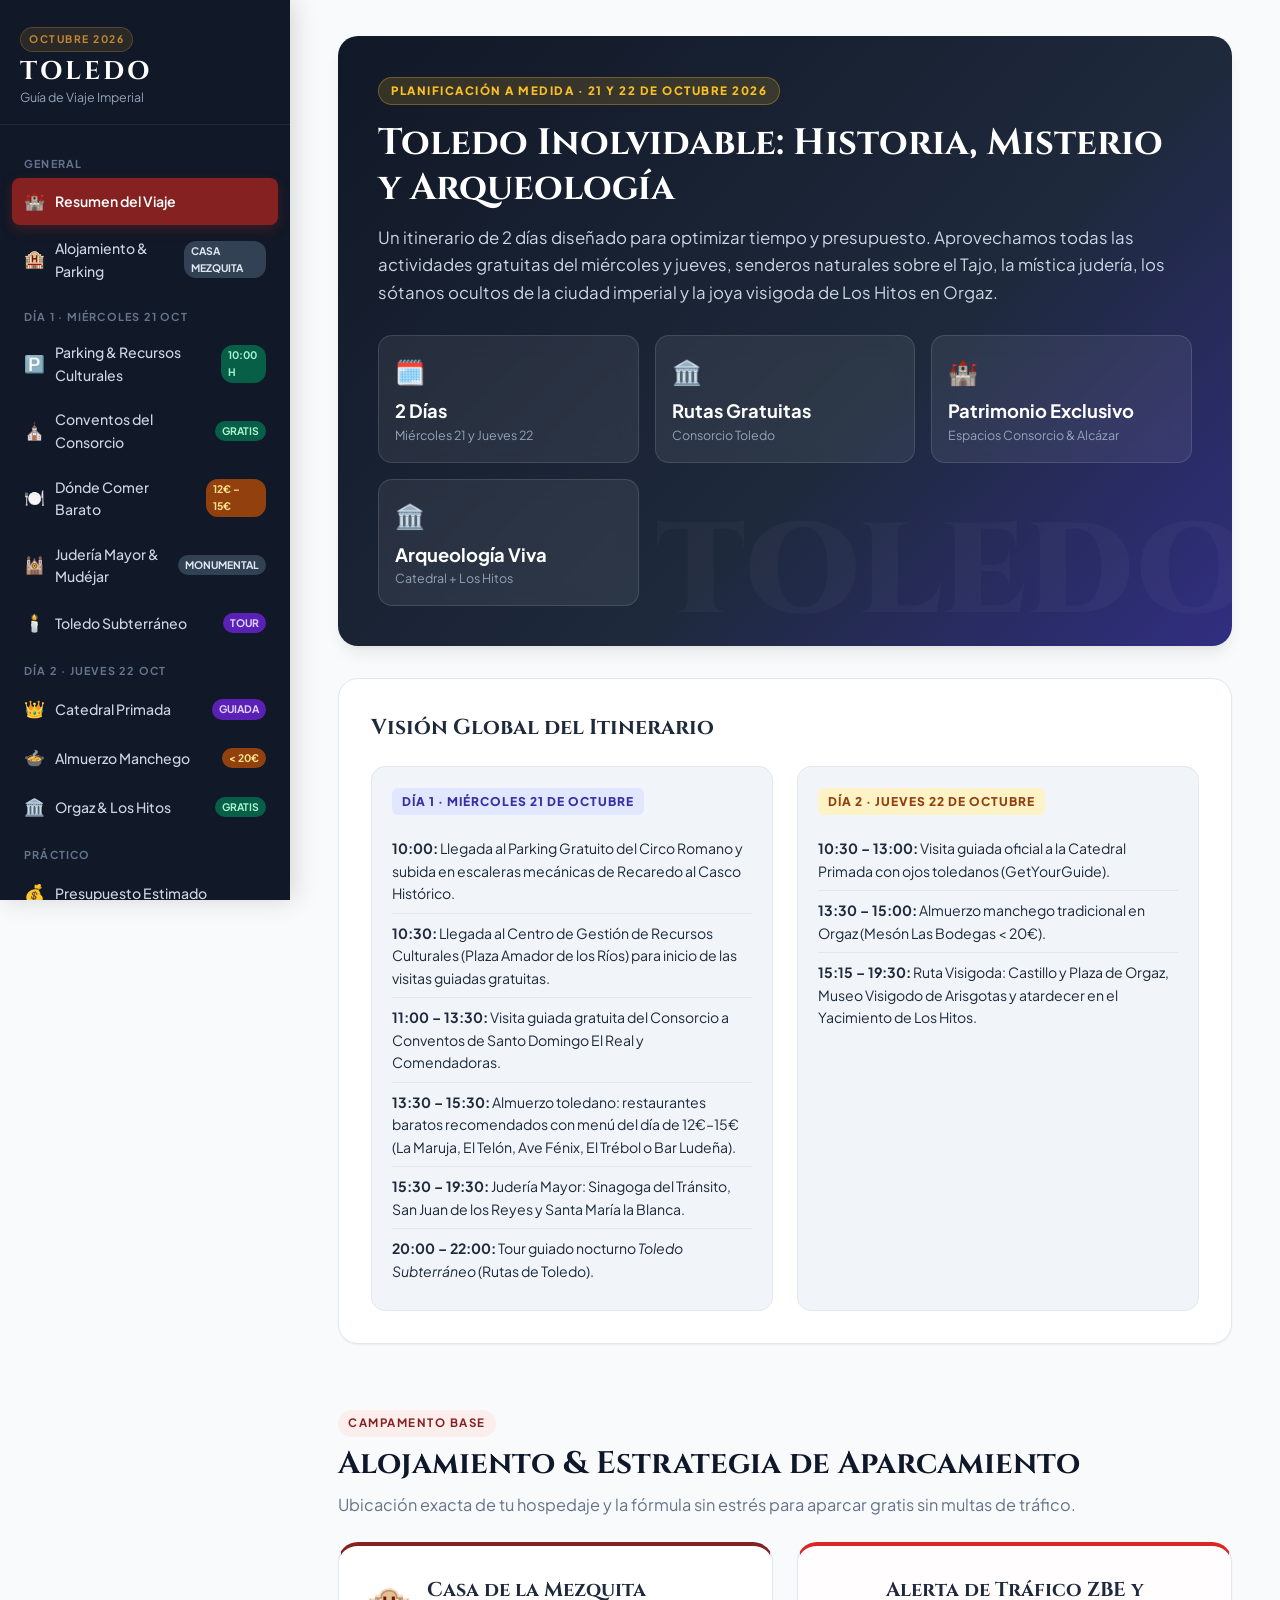
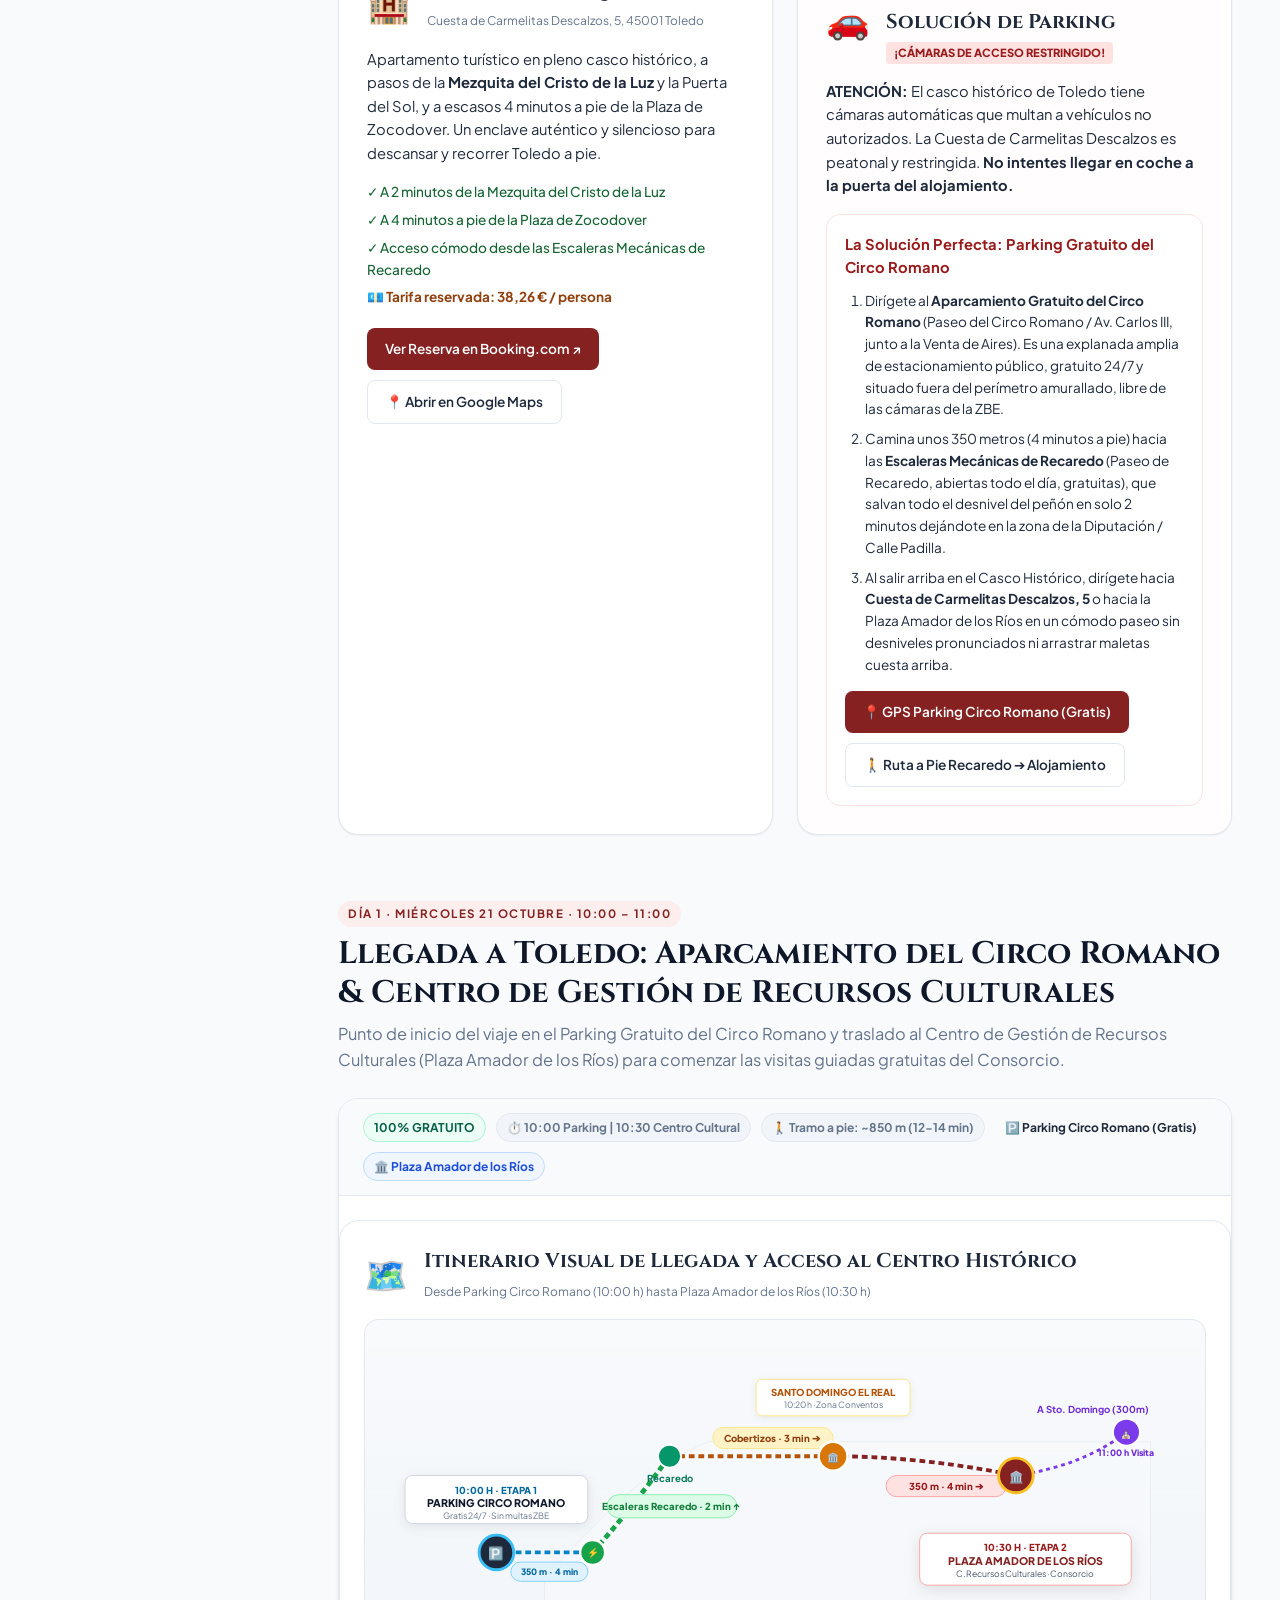
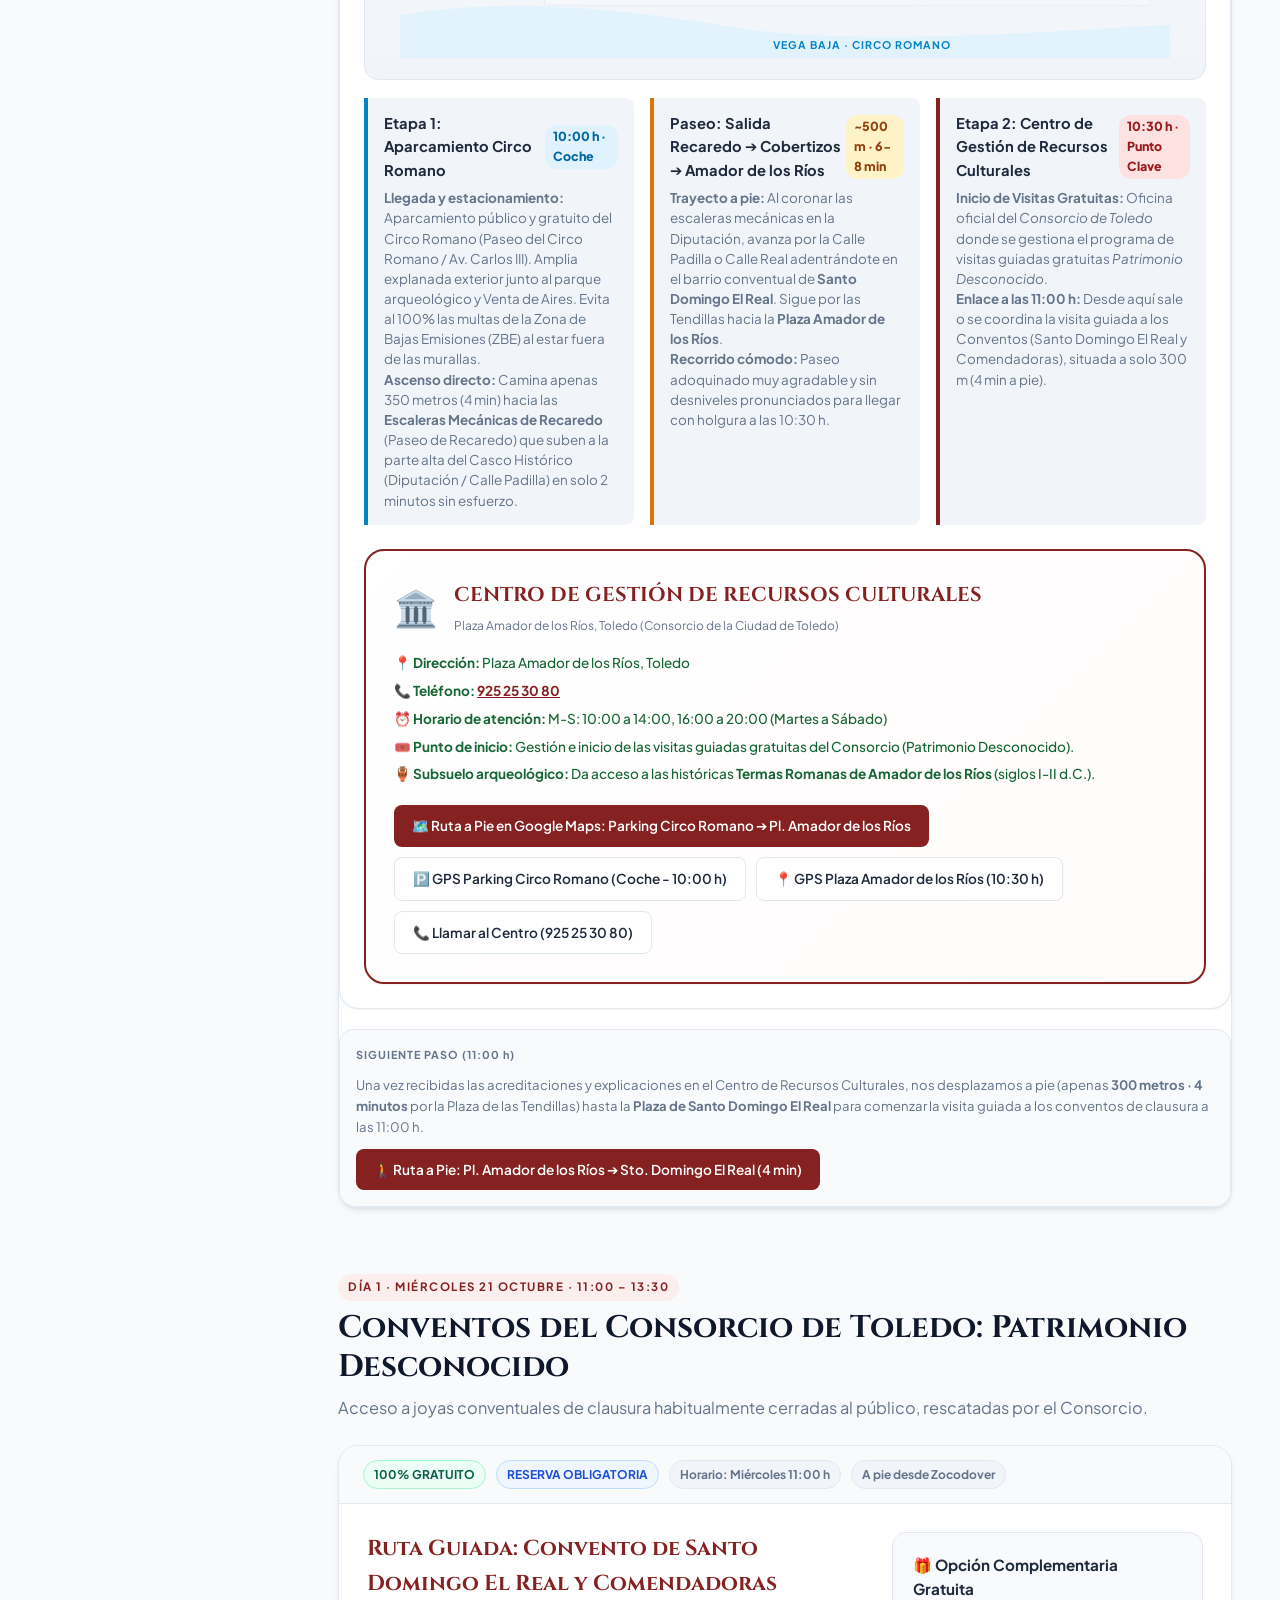
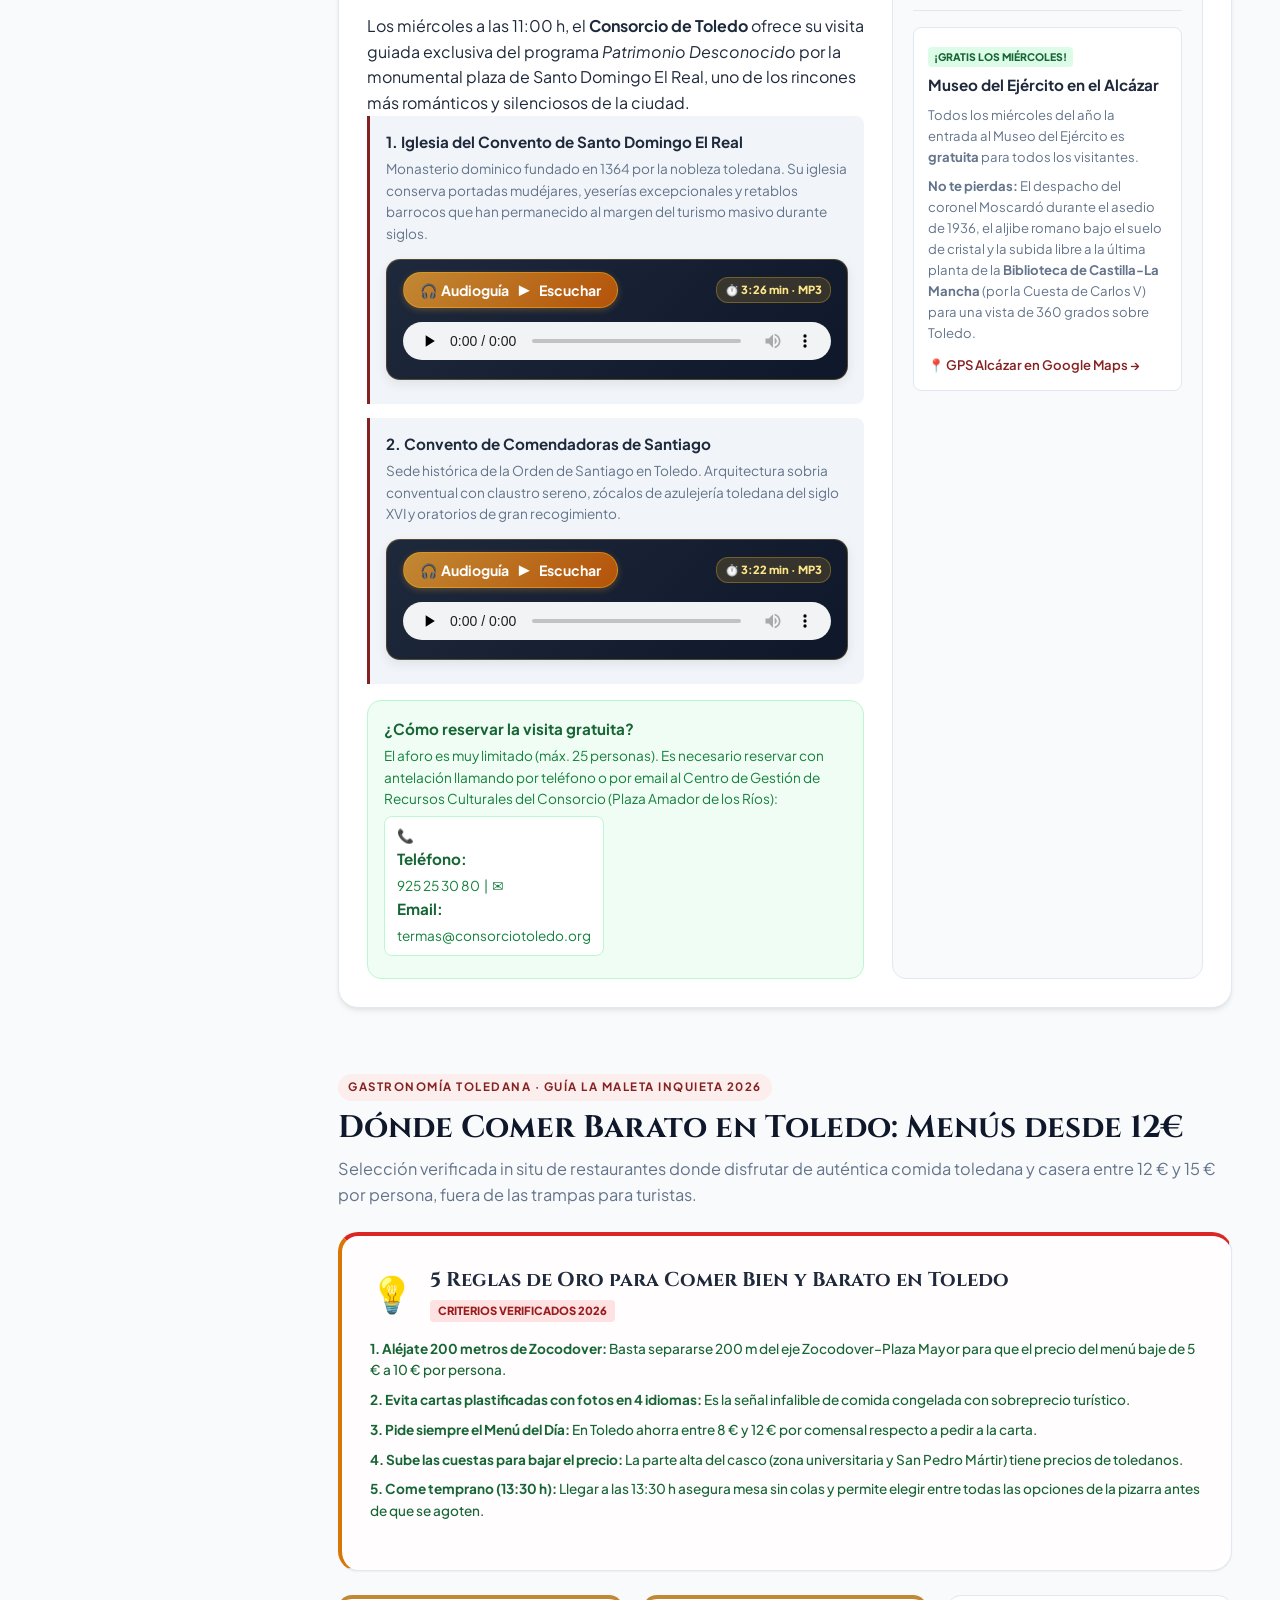
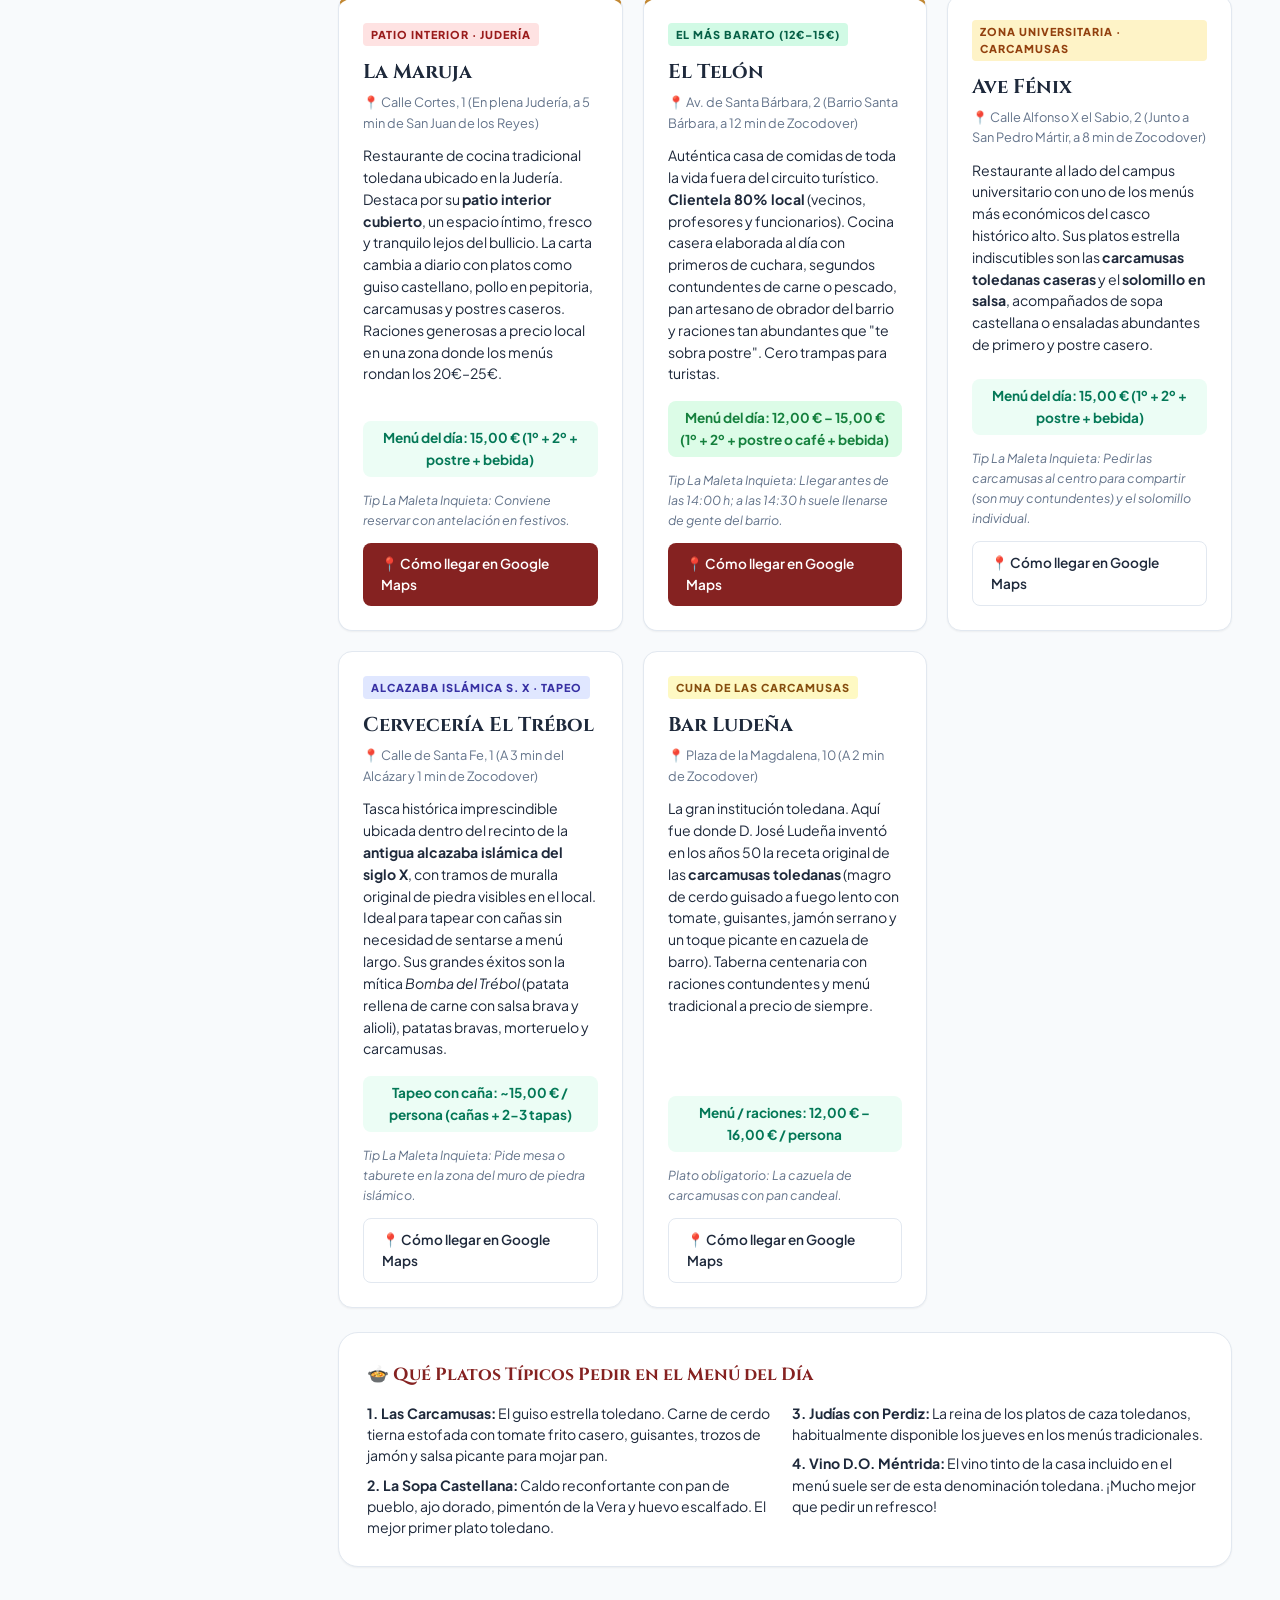
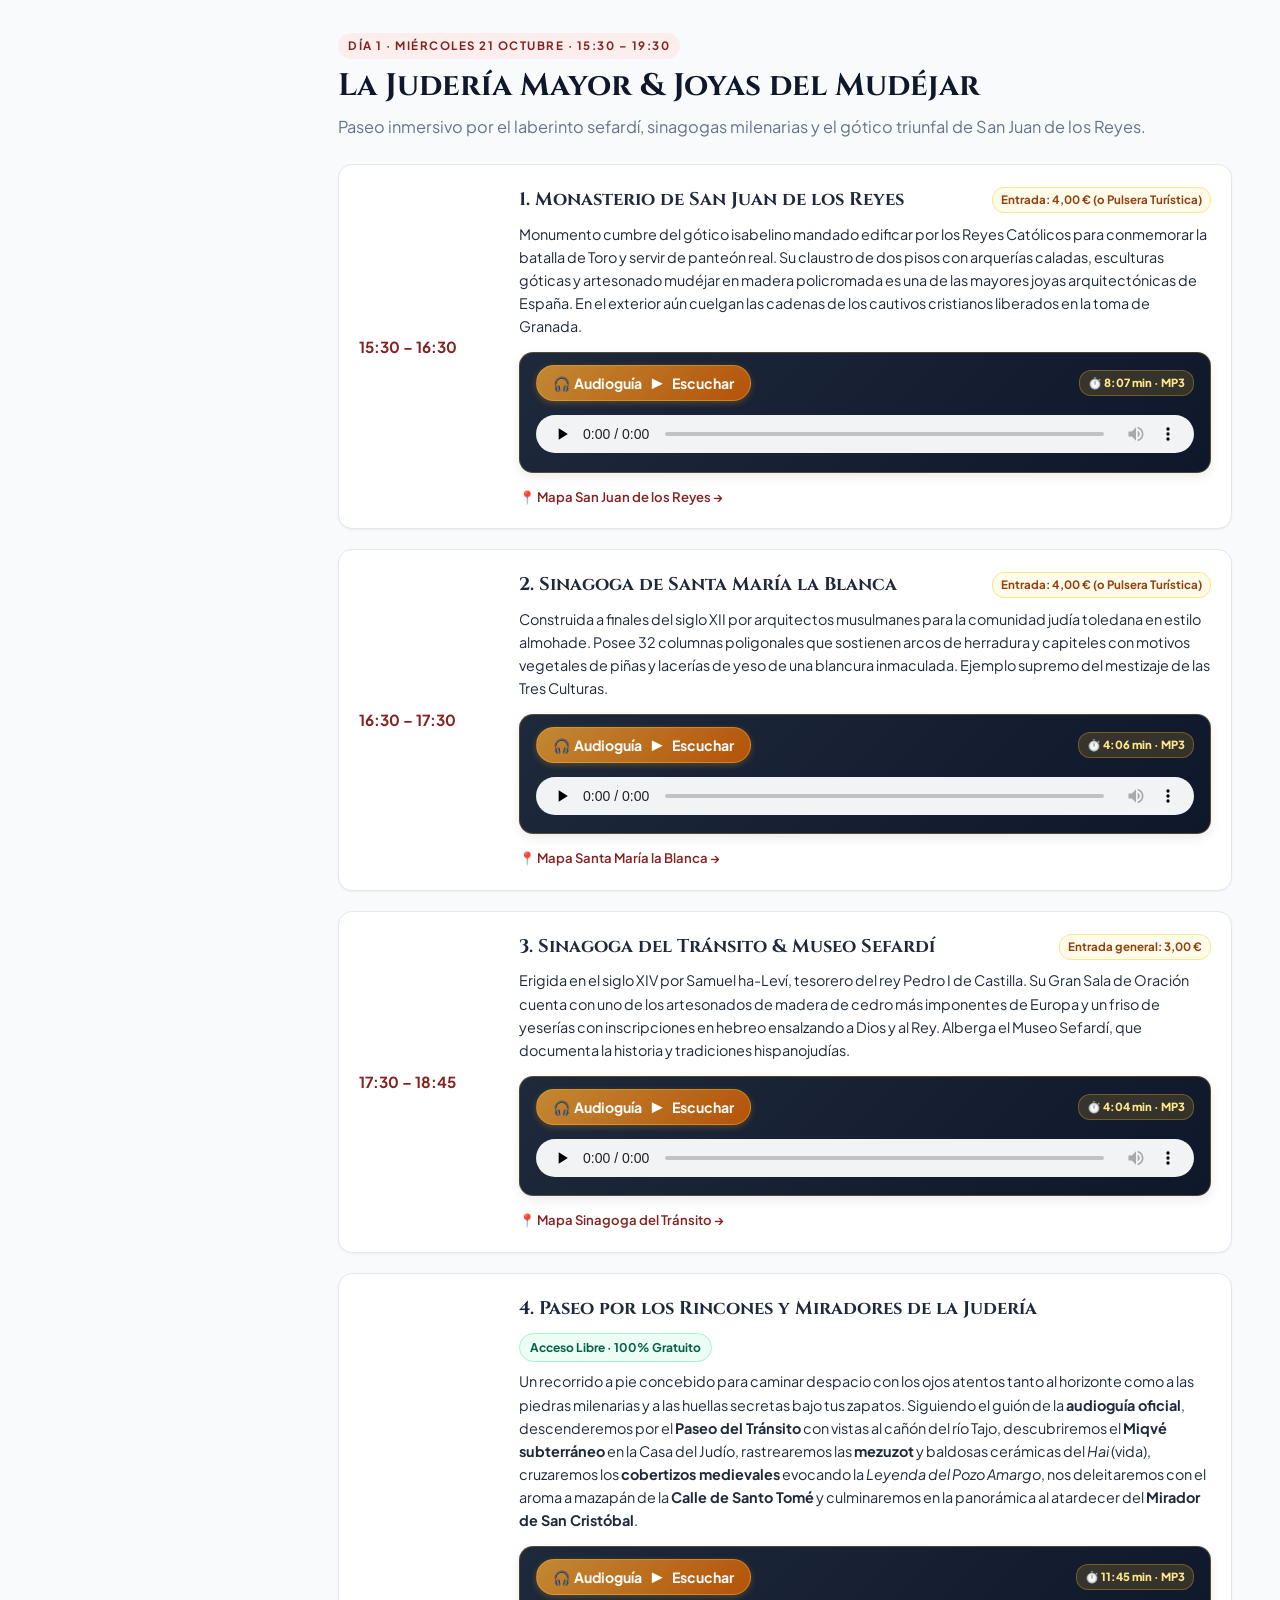
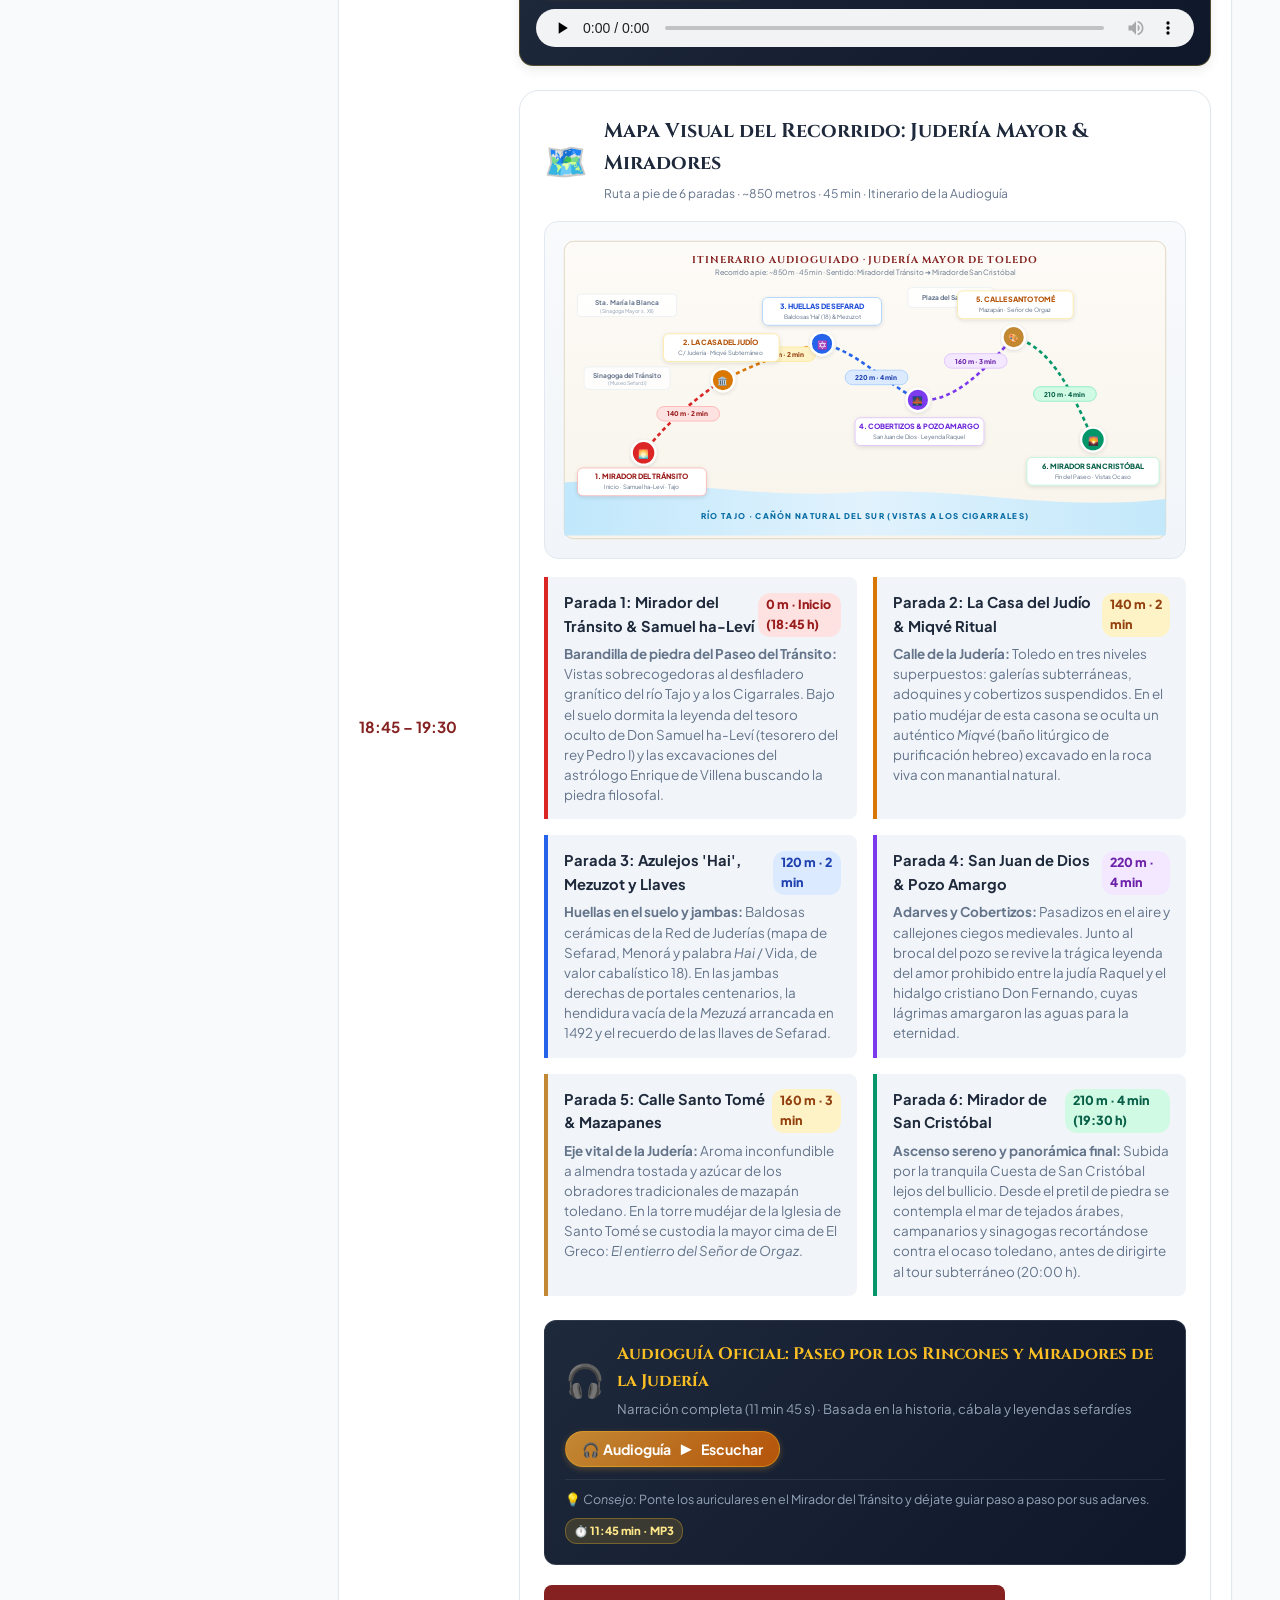
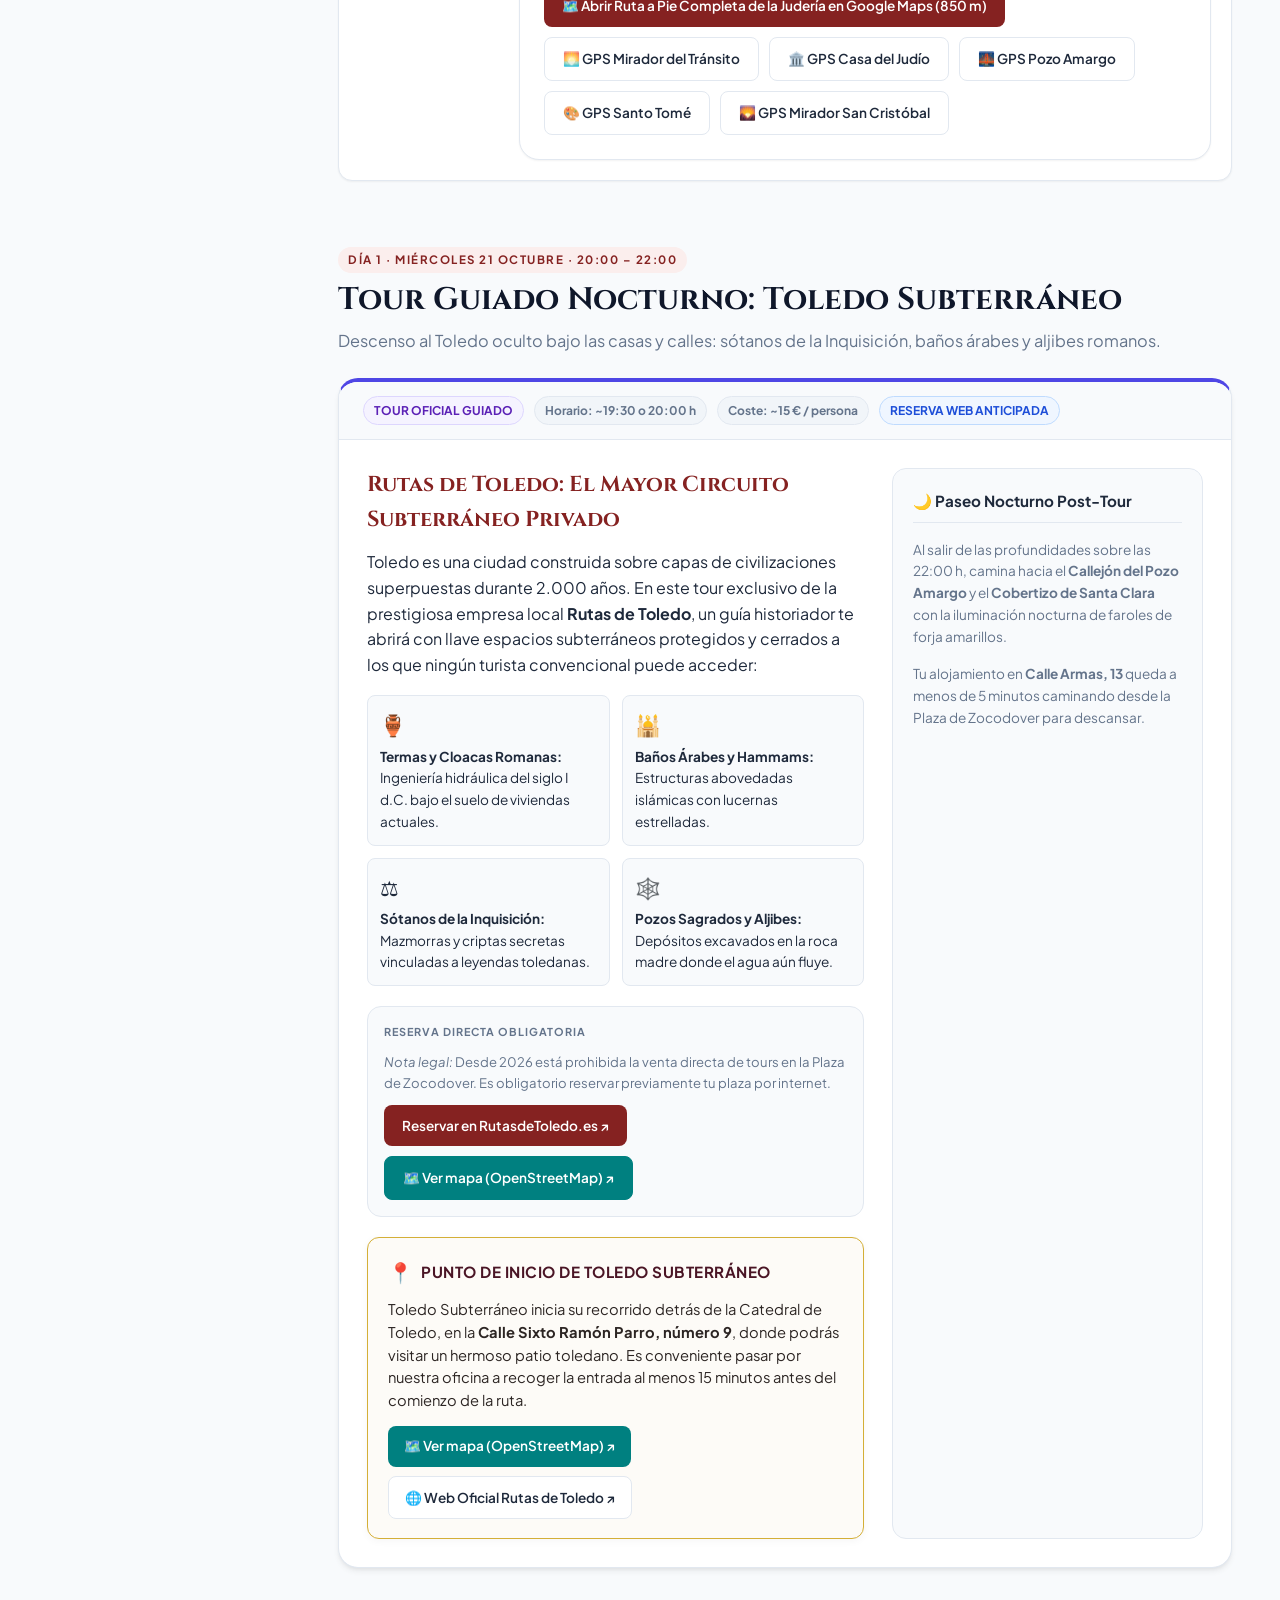
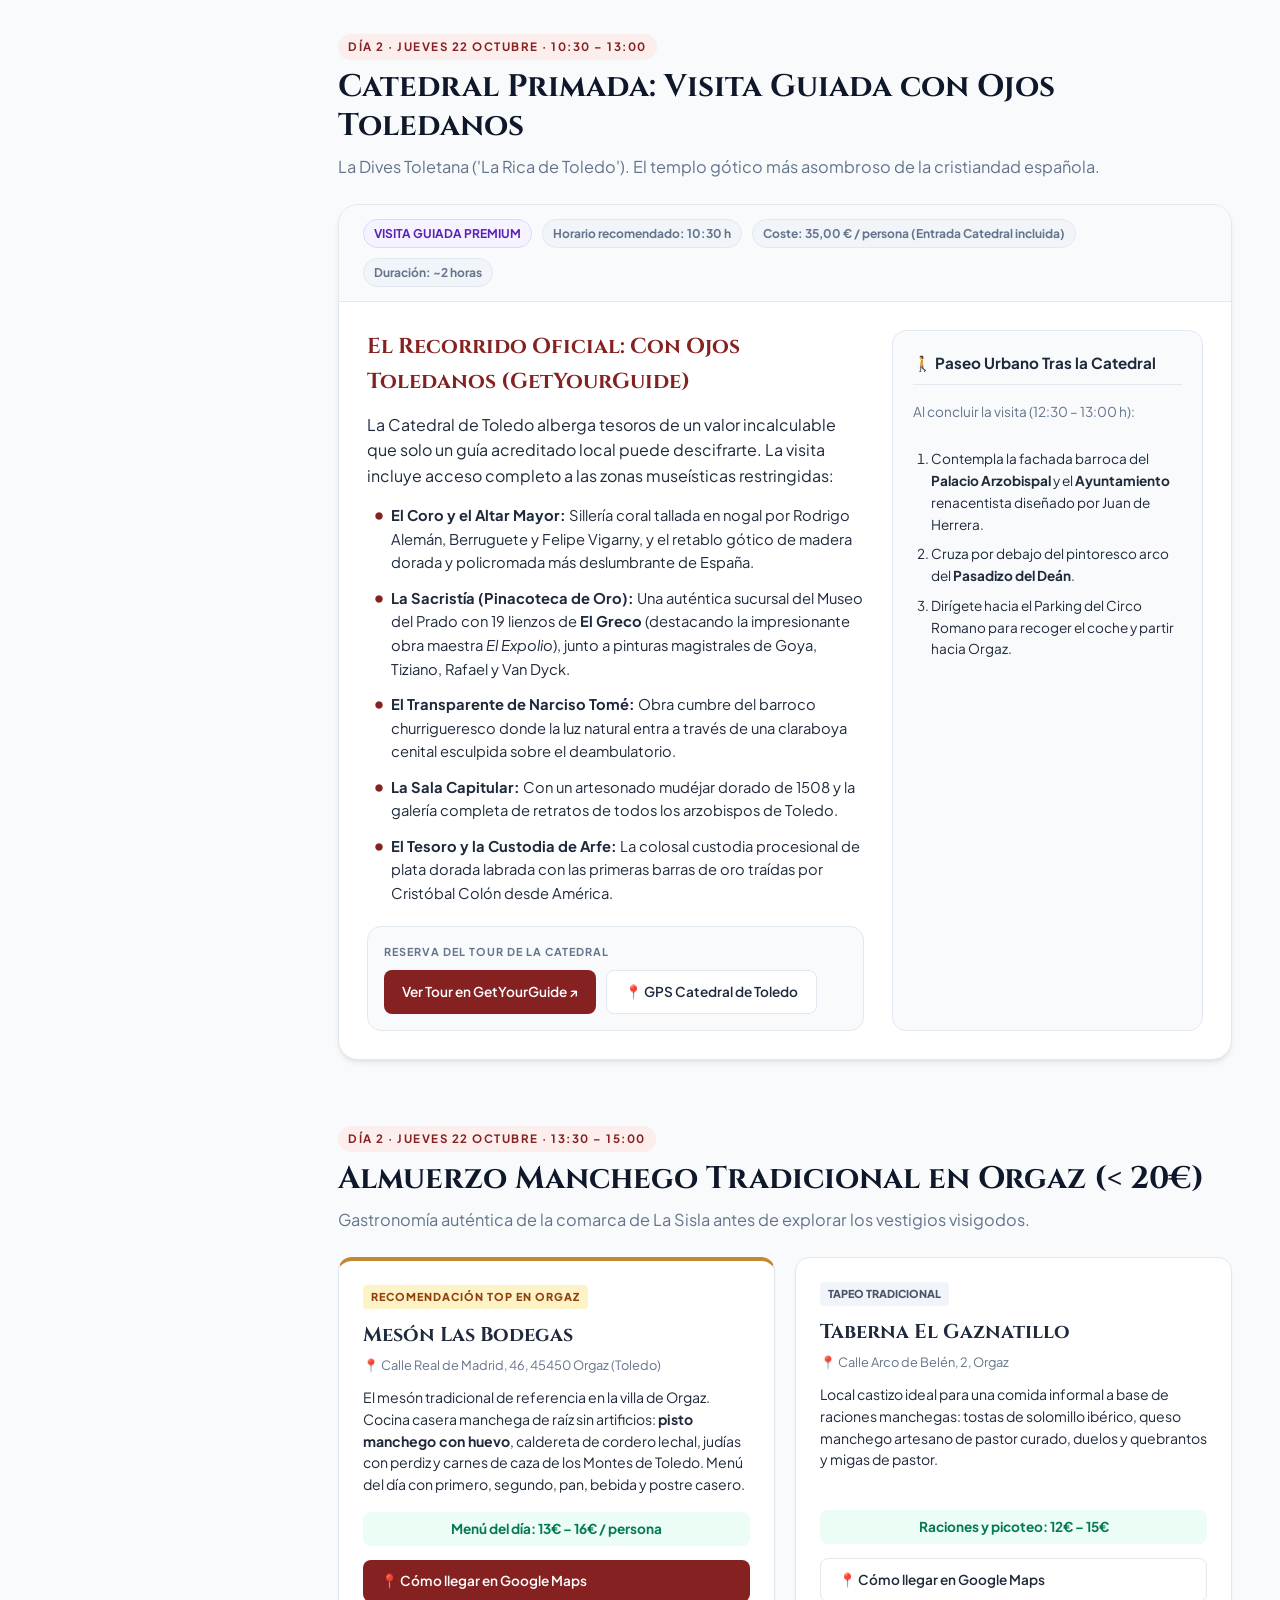
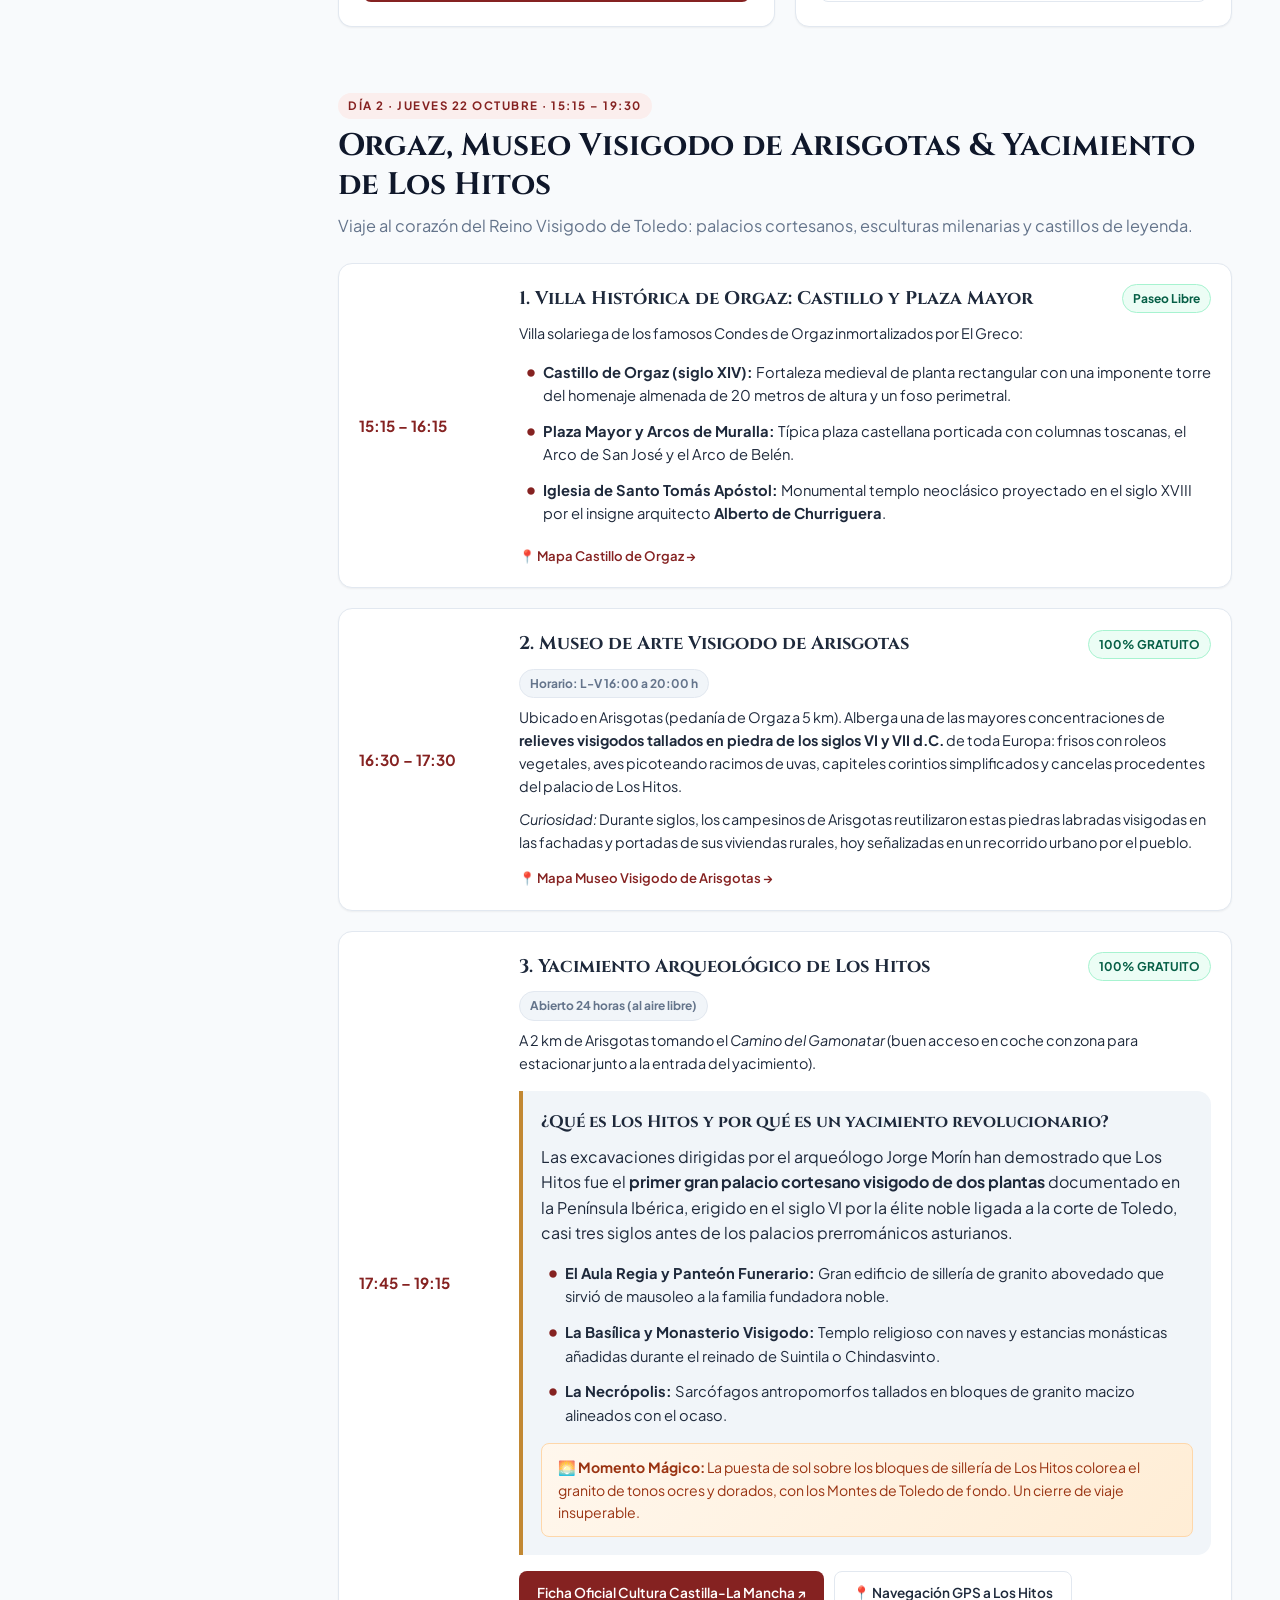
==== commit b8a3f453: "Actualizar aparcamiento a Circo Romano y escaleras de Recaredo en HTML y version mobile" ====
--- a/html/visita-1/index.html
+++ b/html/visita-1/index.html
@@ -98,7 +98,7 @@
       <div class="sidebar-footer">
         <div class="sidebar-info-box">
           <span class="info-pill">💡 Tip Clave</span>
-          <p>El casco histórico tiene cámaras ZBE. ¡Aparca en Safont y sube por las escaleras mecánicas!</p>
+          <p>El casco histórico tiene cámaras ZBE. ¡Aparca en el Circo Romano y sube por las escaleras de Recaredo!</p>
         </div>
       </div>
     </aside>
@@ -158,7 +158,7 @@
               <div class="summary-day-block">
                 <div class="day-badge day-1">DÍA 1 · MIÉRCOLES 21 DE OCTUBRE</div>
                 <ul class="summary-list">
-                  <li><strong>10:00:</strong> Llegada al Parking Gratuito de Safont y subida en escaleras mecánicas al Miradero.</li>
+                  <li><strong>10:00:</strong> Llegada al Parking Gratuito del Circo Romano y subida en escaleras mecánicas de Recaredo al Casco Histórico.</li>
                   <li><strong>10:30:</strong> Llegada al Centro de Gestión de Recursos Culturales (Plaza Amador de los Ríos) para inicio de las visitas guiadas gratuitas.</li>
                   <li><strong>11:00 – 13:30:</strong> Visita guiada gratuita del Consorcio a Conventos de Santo Domingo El Real y Comendadoras.</li>
                   <li><strong>13:30 – 15:30:</strong> Almuerzo toledano: restaurantes baratos recomendados con menú del día de 12€–15€ (La Maruja, El Telón, Ave Fénix, El Trébol o Bar Ludeña).</li>
@@ -203,7 +203,7 @@
               <div class="amenity-list">
                 <div class="amenity-item">✓ A 2 minutos de la Mezquita del Cristo de la Luz</div>
                 <div class="amenity-item">✓ A 4 minutos a pie de la Plaza de Zocodover</div>
-                <div class="amenity-item">✓ Acceso cómodo desde las Escaleras Mecánicas de Safont</div>
+                <div class="amenity-item">✓ Acceso cómodo desde las Escaleras Mecánicas de Recaredo</div>
                 <div class="amenity-item" style="color: #92400e; font-weight: 700;">💶 Tarifa reservada: 38,26 € / persona</div>
               </div>
 
@@ -226,15 +226,15 @@
               </p>
 
               <div class="parking-solution">
-                <h4 class="solution-heading">La Solución Perfecta: Parking Gratuito de Safont</h4>
+                <h4 class="solution-heading">La Solución Perfecta: Parking Gratuito del Circo Romano</h4>
                 <ol class="step-list">
-                  <li>Dirígete al <strong>Aparcamiento Gratuito de Safont</strong> (Ronda de Juanelo, junto al río Tajo). Es el parking disuasorio oficial más amplio (+1.000 plazas), asfaltado, iluminado y gratuito 24/7.</li>
-                  <li>Cruza la calle hasta las <strong>Escaleras Mecánicas de Safont / Paseo del Miradero</strong> (abiertas de 07:00 a 23:00 h, gratuitas), que salvan todo el desnivel del peñón en solo 2 minutos.</li>
-                  <li>Al salir arriba en el Miradero, camina por la calle Gerardo Lobo / Carretas en dirección a la Puerta del Sol: llegarás a <strong>Cuesta de Carmelitas Descalzos, 5</strong> en apenas <strong>350 metros (4 minutos a pie en suave bajada)</strong>, sin arrastrar maletas cuesta arriba.</li>
+                  <li>Dirígete al <strong>Aparcamiento Gratuito del Circo Romano</strong> (Paseo del Circo Romano / Av. Carlos III, junto a la Venta de Aires). Es una explanada amplia de estacionamiento público, gratuito 24/7 y situado fuera del perímetro amurallado, libre de las cámaras de la ZBE.</li>
+                  <li>Camina unos 350 metros (4 minutos a pie) hacia las <strong>Escaleras Mecánicas de Recaredo</strong> (Paseo de Recaredo, abiertas todo el día, gratuitas), que salvan todo el desnivel del peñón en solo 2 minutos dejándote en la zona de la Diputación / Calle Padilla.</li>
+                  <li>Al salir arriba en el Casco Histórico, dirígete hacia <strong>Cuesta de Carmelitas Descalzos, 5</strong> o hacia la Plaza Amador de los Ríos en un cómodo paseo sin desniveles pronunciados ni arrastrar maletas cuesta arriba.</li>
                 </ol>
                 <div class="action-btn-group">
-                  <a href="https://www.google.com/maps/search/?api=1&query=Parking+Safont+Toledo" target="_blank" class="btn-primary">📍 GPS Parking Safont (Gratis)</a>
-                  <a href="https://www.google.com/maps/dir/?api=1&origin=Paseo+del+Miradero+Toledo&destination=Cuesta+de+Carmelitas+Descalzos+5+Toledo&travelmode=walking" target="_blank" class="btn-secondary">🚶 Ruta a Pie Miradero ➔ Alojamiento (350m)</a>
+                  <a href="https://www.google.com/maps/search/?api=1&query=Parking+Circo+Romano+Toledo" target="_blank" class="btn-primary">📍 GPS Parking Circo Romano (Gratis)</a>
+                  <a href="https://www.google.com/maps/dir/?api=1&origin=Paseo+de+Recaredo+Toledo&destination=Cuesta+de+Carmelitas+Descalzos+5+Toledo&travelmode=walking" target="_blank" class="btn-secondary">🚶 Ruta a Pie Recaredo ➔ Alojamiento</a>
                 </div>
               </div>
             </div>
@@ -245,16 +245,16 @@
         <section id="dia1-manana" class="guide-section">
           <div class="section-header-block">
             <span class="sub-badge">DÍA 1 · MIÉRCOLES 21 OCTUBRE · 10:00 – 11:00</span>
-            <h2 class="section-title">Llegada a Toledo: Aparcamiento & Centro de Gestión de Recursos Culturales</h2>
-            <p class="section-desc">Punto de inicio del viaje en el Parking Gratuito de Safont y traslado al Centro de Gestión de Recursos Culturales (Plaza Amador de los Ríos) para comenzar las visitas guiadas gratuitas del Consorcio.</p>
+            <h2 class="section-title">Llegada a Toledo: Aparcamiento del Circo Romano & Centro de Gestión de Recursos Culturales</h2>
+            <p class="section-desc">Punto de inicio del viaje en el Parking Gratuito del Circo Romano y traslado al Centro de Gestión de Recursos Culturales (Plaza Amador de los Ríos) para comenzar las visitas guiadas gratuitas del Consorcio.</p>
           </div>
 
           <div class="content-card">
             <div class="card-meta-bar">
               <span class="meta-pill free">100% GRATUITO</span>
               <span class="meta-pill time">⏱️ 10:00 Parking | 10:30 Centro Cultural</span>
-              <span class="meta-pill distance">🚶 Tramo a pie: ~850 m (12-15 min)</span>
-              <span class="meta-pill car">🅿️ Parking Safont (+1.000 plazas)</span>
+              <span class="meta-pill distance">🚶 Tramo a pie: ~850 m (12-14 min)</span>
+              <span class="meta-pill car">🅿️ Parking Circo Romano (Gratis)</span>
               <span class="meta-pill reserve">🏛️ Plaza Amador de los Ríos</span>
             </div>
 
@@ -264,64 +264,67 @@
                 <span class="card-big-icon">🗺️</span>
                 <div>
                   <h3 class="box-title">Itinerario Visual de Llegada y Acceso al Centro Histórico</h3>
-                  <span class="location-pill">Desde Parking Safont (10:00 h) hasta Plaza Amador de los Ríos (10:30 h)</span>
+                  <span class="location-pill">Desde Parking Circo Romano (10:00 h) hasta Plaza Amador de los Ríos (10:30 h)</span>
                 </div>
               </div>
 
               <!-- Gráfico SVG vectorial representativo -->
               <div class="trail-svg-wrapper">
                 <svg class="trail-topo-svg" viewBox="0 0 840 340" xmlns="http://www.w3.org/2000/svg">
-                  <!-- Fondo Río Tajo -->
+                  <!-- Fondo Río Tajo / Vega Baja -->
                   <path d="M 20,290 C 140,270 260,285 380,305 C 500,320 660,310 820,300 L 820,335 L 20,335 Z" fill="#e0f2fe" opacity="0.85"/>
-                  <text x="500" y="325" fill="#0284c7" font-family="'Plus Jakarta Sans', sans-serif" font-size="11" font-weight="700" text-anchor="middle" letter-spacing="1">RÍO TAJO (VEGA BAJA)</text>
-
-                  <!-- Desnivel / Peñón Histórico -->
+                  <text x="500" y="325" fill="#0284c7" font-family="'Plus Jakarta Sans', sans-serif" font-size="11" font-weight="700" text-anchor="middle" letter-spacing="1">VEGA BAJA · CIRCO ROMANO</text>
+
+                  <!-- Desnivel / Peñón Histórico y Muralla de Recaredo -->
                   <path d="M 170,250 C 230,190 270,140 340,110 L 800,110 L 800,280 L 170,280 Z" fill="#f8fafc" stroke="#e2e8f0" stroke-width="1" opacity="0.6"/>
 
                   <!-- Trazado de ruta (Líneas discontinuas) -->
-                  <!-- Tramo 1: Parking Safont -> Escaleras Mecánicas -->
+                  <!-- Tramo 1: Parking Circo Romano -> Escaleras Mecánicas Recaredo -->
                   <path d="M 120,225 L 220,225" stroke="#0284c7" stroke-width="4" stroke-dasharray="6,4" fill="none"/>
-                  <!-- Tramo 2: Subida Escaleras Mecánicas Miradero -->
+                  <rect x="135" y="235" width="80" height="20" rx="10" fill="#e0f2fe" stroke="#7dd3fc"/>
+                  <text x="175" y="248" fill="#0369a1" font-family="'Plus Jakarta Sans', sans-serif" font-size="9" font-weight="800" text-anchor="middle">350 m · 4 min</text>
+
+                  <!-- Tramo 2: Subida Escaleras Mecánicas Recaredo -->
                   <path d="M 220,225 Q 260,180 300,125" stroke="#16a34a" stroke-width="5" stroke-dasharray="6,4" fill="none"/>
-                  <rect x="235" y="165" width="125" height="24" rx="12" fill="#dcfce7" stroke="#86efac"/>
-                  <text x="297" y="181" fill="#15803d" font-family="'Plus Jakarta Sans', sans-serif" font-size="10" font-weight="800" text-anchor="middle">Escaleras · 2 min ↑</text>
-
-                  <!-- Tramo 3: Miradero -> Plaza Zocodover -->
+                  <rect x="235" y="165" width="135" height="24" rx="12" fill="#dcfce7" stroke="#86efac"/>
+                  <text x="302" y="181" fill="#15803d" font-family="'Plus Jakarta Sans', sans-serif" font-size="10" font-weight="800" text-anchor="middle">Escaleras Recaredo · 2 min ↑</text>
+
+                  <!-- Tramo 3: Salida Recaredo (Diputación / C. Padilla) -> Plaza Santo Domingo El Real -->
                   <path d="M 300,125 L 470,125" stroke="#b45309" stroke-width="4" stroke-dasharray="6,4" fill="none"/>
-                  <rect x="345" y="95" width="115" height="22" rx="11" fill="#fef3c7" stroke="#fde68a"/>
-                  <text x="402" y="110" fill="#92400e" font-family="'Plus Jakarta Sans', sans-serif" font-size="10" font-weight="800" text-anchor="middle">350 m · 4 min ➔</text>
-
-                  <!-- Tramo 4: Zocodover -> Plaza Amador de los Ríos -->
+                  <rect x="345" y="95" width="125" height="22" rx="11" fill="#fef3c7" stroke="#fde68a"/>
+                  <text x="407" y="110" fill="#92400e" font-family="'Plus Jakarta Sans', sans-serif" font-size="10" font-weight="800" text-anchor="middle">Cobertizos · 3 min ➔</text>
+
+                  <!-- Tramo 4: Tendillas -> Plaza Amador de los Ríos -->
                   <path d="M 470,125 Q 560,125 660,145" stroke="#852221" stroke-width="4" stroke-dasharray="6,4" fill="none"/>
                   <rect x="525" y="145" width="125" height="22" rx="11" fill="#fee2e2" stroke="#fca5a5"/>
-                  <text x="587" y="160" fill="#991b1b" font-family="'Plus Jakarta Sans', sans-serif" font-size="10" font-weight="800" text-anchor="middle">450 m · 6 min ➔</text>
+                  <text x="587" y="160" fill="#991b1b" font-family="'Plus Jakarta Sans', sans-serif" font-size="10" font-weight="800" text-anchor="middle">350 m · 4 min ➔</text>
 
                   <!-- Tramo 5 (Enlace visitas guiadas 11:00 h): Amador de los Ríos -> Santo Domingo -->
                   <path d="M 660,145 Q 730,135 775,100" stroke="#7c3aed" stroke-width="3" stroke-dasharray="4,4" fill="none"/>
                   <text x="740" y="80" fill="#6d28d9" font-family="'Plus Jakarta Sans', sans-serif" font-size="10" font-weight="700" text-anchor="middle">A Sto. Domingo (300m)</text>
 
-                  <!-- NODO 1: Parking Safont (10:00 h) -->
+                  <!-- NODO 1: Parking Circo Romano (10:00 h) -->
                   <circle cx="120" cy="225" r="18" fill="#1e293b" stroke="#38bdf8" stroke-width="3"/>
                   <text x="120" y="231" fill="#ffffff" font-family="'Plus Jakarta Sans', sans-serif" font-size="13" font-weight="800" text-anchor="middle">🅿️</text>
-                  <rect x="30" y="145" width="180" height="50" rx="8" fill="#ffffff" stroke="#cbd5e1" filter="drop-shadow(0 3px 6px rgba(0,0,0,0.08))"/>
+                  <rect x="25" y="145" width="190" height="50" rx="8" fill="#ffffff" stroke="#cbd5e1" filter="drop-shadow(0 3px 6px rgba(0,0,0,0.08))"/>
                   <text x="120" y="164" fill="#0369a1" font-family="'Plus Jakarta Sans', sans-serif" font-size="10" font-weight="800" text-anchor="middle">10:00 H · ETAPA 1</text>
-                  <text x="120" y="178" fill="#0f172a" font-family="'Plus Jakarta Sans', sans-serif" font-size="11" font-weight="800" text-anchor="middle">PARKING SAFONT</text>
+                  <text x="120" y="178" fill="#0f172a" font-family="'Plus Jakarta Sans', sans-serif" font-size="11" font-weight="800" text-anchor="middle">PARKING CIRCO ROMANO</text>
                   <text x="120" y="190" fill="#64748b" font-family="'Plus Jakarta Sans', sans-serif" font-size="9" text-anchor="middle">Gratis 24/7 · Sin multas ZBE</text>
 
-                  <!-- NODO 2: Escaleras Mecánicas Safont -->
+                  <!-- NODO 2: Escaleras Mecánicas Recaredo -->
                   <circle cx="220" cy="225" r="13" fill="#16a34a" stroke="#ffffff" stroke-width="2.5"/>
                   <text x="220" y="229" fill="#ffffff" font-family="'Plus Jakarta Sans', sans-serif" font-size="10" font-weight="800" text-anchor="middle">⚡</text>
 
-                  <!-- NODO 3: Paseo del Miradero -->
+                  <!-- NODO 3: Salida Recaredo / Diputación -->
                   <circle cx="300" cy="125" r="12" fill="#059669" stroke="#ffffff" stroke-width="2"/>
-                  <text x="300" y="152" fill="#047857" font-family="'Plus Jakarta Sans', sans-serif" font-size="10" font-weight="700" text-anchor="middle">Miradero</text>
-
-                  <!-- NODO 4: Plaza Zocodover -->
+                  <text x="300" y="152" fill="#047857" font-family="'Plus Jakarta Sans', sans-serif" font-size="10" font-weight="700" text-anchor="middle">Recaredo</text>
+
+                  <!-- NODO 4: Plaza Santo Domingo / Cobertizos -->
                   <circle cx="470" cy="125" r="15" fill="#d97706" stroke="#ffffff" stroke-width="2.5"/>
-                  <text x="470" y="130" fill="#ffffff" font-family="'Plus Jakarta Sans', sans-serif" font-size="10" font-weight="800" text-anchor="middle">🏰</text>
-                  <rect x="405" y="45" width="130" height="38" rx="6" fill="#ffffff" stroke="#fde68a" filter="drop-shadow(0 2px 4px rgba(0,0,0,0.06))"/>
-                  <text x="470" y="62" fill="#b45309" font-family="'Plus Jakarta Sans', sans-serif" font-size="10" font-weight="800" text-anchor="middle">PLAZA ZOCODOVER</text>
-                  <text x="470" y="75" fill="#64748b" font-family="'Plus Jakarta Sans', sans-serif" font-size="9" text-anchor="middle">10:20 h · Centro vital</text>
+                  <text x="470" y="130" fill="#ffffff" font-family="'Plus Jakarta Sans', sans-serif" font-size="10" font-weight="800" text-anchor="middle">🏛️</text>
+                  <rect x="390" y="45" width="160" height="38" rx="6" fill="#ffffff" stroke="#fde68a" filter="drop-shadow(0 2px 4px rgba(0,0,0,0.06))"/>
+                  <text x="470" y="62" fill="#b45309" font-family="'Plus Jakarta Sans', sans-serif" font-size="10" font-weight="800" text-anchor="middle">SANTO DOMINGO EL REAL</text>
+                  <text x="470" y="75" fill="#64748b" font-family="'Plus Jakarta Sans', sans-serif" font-size="9" text-anchor="middle">10:20 h · Zona Conventos</text>
 
                   <!-- NODO 5: Centro de Recursos Culturales (10:30 h) -->
                   <circle cx="660" cy="145" r="18" fill="#852221" stroke="#fbbf24" stroke-width="3"/>
@@ -343,27 +346,27 @@
                 
                 <div class="trail-leg-item" style="border-left-color: #0284c7;">
                   <div class="trail-leg-header">
-                    <span class="trail-leg-title">Etapa 1: Aparcamiento Safont</span>
+                    <span class="trail-leg-title">Etapa 1: Aparcamiento Circo Romano</span>
                     <span class="trail-leg-dist" style="background:#e0f2fe; color:#0369a1;">10:00 h · Coche</span>
                   </div>
                   <p class="trail-leg-desc">
-                    <strong>Llegada y estacionamiento:</strong> Aparcamiento público y gratuito de Safont (Ronda de Juanelo). Dispone de más de 1.000 plazas vigiladas e iluminadas junto al río Tajo. Evita multas de la Zona de Bajas Emisiones (ZBE).
+                    <strong>Llegada y estacionamiento:</strong> Aparcamiento público y gratuito del Circo Romano (Paseo del Circo Romano / Av. Carlos III). Amplia explanada exterior junto al parque arqueológico y Venta de Aires. Evita al 100% las multas de la Zona de Bajas Emisiones (ZBE) al estar fuera de las murallas.
                   </p>
                   <p class="trail-leg-desc">
-                    <strong>Ascenso directo:</strong> Cruza el paso de peatones hacia las <strong>Escaleras Mecánicas de Safont</strong> que suben al Miradero en solo 2 minutos, salvando el desnivel del peñón.
+                    <strong>Ascenso directo:</strong> Camina apenas 350 metros (4 min) hacia las <strong>Escaleras Mecánicas de Recaredo</strong> (Paseo de Recaredo) que suben a la parte alta del Casco Histórico (Diputación / Calle Padilla) en solo 2 minutos sin esfuerzo.
                   </p>
                 </div>
 
                 <div class="trail-leg-item" style="border-left-color: #d97706;">
                   <div class="trail-leg-header">
-                    <span class="trail-leg-title">Paseo: Miradero ➔ Zocodover ➔ Amador de los Ríos</span>
-                    <span class="trail-leg-dist" style="background:#fef3c7; color:#92400e;">~850 m · 12-15 min</span>
+                    <span class="trail-leg-title">Paseo: Salida Recaredo ➔ Cobertizos ➔ Amador de los Ríos</span>
+                    <span class="trail-leg-dist" style="background:#fef3c7; color:#92400e;">~500 m · 6-8 min</span>
                   </div>
                   <p class="trail-leg-desc">
-                    <strong>Trayecto a pie:</strong> Desde el Miradero, sube por la Cuesta de las Armas hacia la monumental <strong>Plaza de Zocodover</strong>. Continúa por la Calle Comercio y Martín Gamero hacia la <strong>Plaza Amador de los Ríos</strong>.
+                    <strong>Trayecto a pie:</strong> Al coronar las escaleras mecánicas en la Diputación, avanza por la Calle Padilla o Calle Real adentrándote en el barrio conventual de <strong>Santo Domingo El Real</strong>. Sigue por las Tendillas hacia la <strong>Plaza Amador de los Ríos</strong>.
                   </p>
                   <p class="trail-leg-desc">
-                    <strong>Recorrido cómodo:</strong> Paseo adoquinado muy agradable y sin prisas para llegar con holgura a las 10:30 h.
+                    <strong>Recorrido cómodo:</strong> Paseo adoquinado muy agradable y sin desniveles pronunciados para llegar con holgura a las 10:30 h.
                   </p>
                 </div>
 
@@ -402,8 +405,8 @@
 
                 <!-- BOTONERA GPS DIRECTA DE LA SECCIÓN -->
                 <div class="action-btn-group" style="margin-top: 20px;">
-                  <a href="https://www.google.com/maps/dir/?api=1&origin=Parking+Safont+Toledo&destination=Plaza+Amador+de+los+Rios+Toledo&travelmode=walking" target="_blank" class="btn-primary">🗺️ Ruta a Pie en Google Maps: Parking Safont ➔ Pl. Amador de los Ríos</a>
-                  <a href="https://www.google.com/maps/search/?api=1&query=Parking+Safont+Toledo" target="_blank" class="btn-secondary">🅿️ GPS Parking Safont (Coche - 10:00 h)</a>
+                  <a href="https://www.google.com/maps/dir/?api=1&origin=Parking+Circo+Romano+Toledo&destination=Plaza+Amador+de+los+Rios+Toledo&travelmode=walking" target="_blank" class="btn-primary">🗺️ Ruta a Pie en Google Maps: Parking Circo Romano ➔ Pl. Amador de los Ríos</a>
+                  <a href="https://www.google.com/maps/search/?api=1&query=Parking+Circo+Romano+Toledo" target="_blank" class="btn-secondary">🅿️ GPS Parking Circo Romano (Coche - 10:00 h)</a>
                   <a href="https://www.google.com/maps/search/?api=1&query=Plaza+Amador+de+los+Rios+Toledo" target="_blank" class="btn-secondary">📍 GPS Plaza Amador de los Ríos (10:30 h)</a>
                   <a href="tel:925253080" class="btn-secondary">📞 Llamar al Centro (925 25 30 80)</a>
                 </div>
@@ -1127,7 +1130,7 @@
                 <ol class="urban-walk-list">
                   <li>Contempla la fachada barroca del <strong>Palacio Arzobispal</strong> y el <strong>Ayuntamiento</strong> renacentista diseñado por Juan de Herrera.</li>
                   <li>Cruza por debajo del pintoresco arco del <strong>Pasadizo del Deán</strong>.</li>
-                  <li>Dirígete hacia el Parking de Safont para recoger el coche y partir hacia Orgaz.</li>
+                  <li>Dirígete hacia el Parking del Circo Romano para recoger el coche y partir hacia Orgaz.</li>
                 </ol>
               </div>
             </div>
@@ -1271,7 +1274,7 @@
               </thead>
               <tbody>
                 <tr>
-                  <td><strong>D1 Mañana:</strong> Parking Safont & Centro Recursos Culturales</td>
+                  <td><strong>D1 Mañana:</strong> Parking Circo Romano & Centro Recursos Culturales</td>
                   <td><span class="tag-badge free">Gratuito</span></td>
                   <td>0,00 €</td>
                   <td class="free-cell">0,00 €</td>
@@ -1362,11 +1365,11 @@
                   <td>Tarifa confirmada por persona / noche</td>
                 </tr>
                 <tr>
-                  <td><strong>Parking:</strong> Parking Safont Toledo</td>
+                  <td><strong>Parking:</strong> Parking Circo Romano Toledo</td>
                   <td><span class="tag-badge free">Gratuito</span></td>
                   <td>24,00 €</td>
                   <td class="free-cell">0,00 €</td>
-                  <td>Parking disuasorio vigilado junto al río</td>
+                  <td>Parking disuasorio gratuito junto al Circo Romano y Venta de Aires</td>
                 </tr>
               </tbody>
               <tfoot>
@@ -1405,20 +1408,20 @@
               </div>
               <ul class="map-links-list">
                 <li>
-                  <a href="https://www.google.com/maps/search/?api=1&query=Parking+Safont+Toledo" target="_blank">
-                    <span>Parking Gratuito Safont (Llegada 10:00 h · Base Oficial)</span>
-                    <span class="link-tag">Abrir GPS ↗</span>
-                  </a>
-                </li>
-                <li>
-                  <a href="https://www.google.com/maps/search/?api=1&query=Escaleras+Mecanicas+Safont+Paseo+del+Miradero+Toledo" target="_blank">
-                    <span>Acceso Escaleras Mecánicas de Safont / Miradero</span>
-                    <span class="link-tag">Abrir GPS ↗</span>
-                  </a>
-                </li>
-                <li>
-                  <a href="https://www.google.com/maps/search/?api=1&query=Parking+Miradero+Toledo" target="_blank">
-                    <span>Parking Subterráneo Miradero (Alternativa de Pago)</span>
+                  <a href="https://www.google.com/maps/search/?api=1&query=Parking+Circo+Romano+Toledo" target="_blank">
+                    <span>Parking Gratuito Circo Romano (Llegada 10:00 h · Base Oficial)</span>
+                    <span class="link-tag">Abrir GPS ↗</span>
+                  </a>
+                </li>
+                <li>
+                  <a href="https://www.google.com/maps/search/?api=1&query=Escaleras+Mecanicas+de+Recaredo+Toledo" target="_blank">
+                    <span>Acceso Escaleras Mecánicas de Recaredo</span>
+                    <span class="link-tag">Abrir GPS ↗</span>
+                  </a>
+                </li>
+                <li>
+                  <a href="https://www.google.com/maps/search/?api=1&query=Parking+Recaredo+Toledo" target="_blank">
+                    <span>Parking Subterráneo Recaredo (Alternativa de Pago)</span>
                     <span class="link-tag">Abrir GPS ↗</span>
                   </a>
                 </li>
@@ -1459,8 +1462,8 @@
               </div>
               <ul class="map-links-list">
                 <li>
-                  <a href="https://www.google.com/maps/search/?api=1&query=Parking+Safont+Toledo" target="_blank">
-                    <span>Parking Gratuito Safont (Llegada 10:00 h)</span>
+                  <a href="https://www.google.com/maps/search/?api=1&query=Parking+Circo+Romano+Toledo" target="_blank">
+                    <span>Parking Gratuito Circo Romano (Llegada 10:00 h)</span>
                     <span class="link-tag">Abrir GPS ↗</span>
                   </a>
                 </li>
@@ -1471,8 +1474,8 @@
                   </a>
                 </li>
                 <li>
-                  <a href="https://www.google.com/maps/dir/?api=1&origin=Parking+Safont+Toledo&destination=Plaza+Amador+de+los+Rios+Toledo&travelmode=walking" target="_blank">
-                    <span>Ruta a Pie: Parking Safont ➔ Pl. Amador de los Ríos (850 m)</span>
+                  <a href="https://www.google.com/maps/dir/?api=1&origin=Parking+Circo+Romano+Toledo&destination=Plaza+Amador+de+los+Rios+Toledo&travelmode=walking" target="_blank">
+                    <span>Ruta a Pie: Parking Circo Romano ➔ Pl. Amador de los Ríos (850 m)</span>
                     <span class="link-tag">Ruta GPS ↗</span>
                   </a>
                 </li>
@@ -1615,8 +1618,8 @@
               </div>
               <ul class="map-links-list">
                 <li>
-                  <a href="https://www.google.com/maps/dir/?api=1&origin=Parking+Safont+Toledo&destination=Castillo+de+Orgaz" target="_blank">
-                    <span>Ruta en Coche: Toledo Safont ➔ Orgaz (30 min)</span>
+                  <a href="https://www.google.com/maps/dir/?api=1&origin=Parking+Circo+Romano+Toledo&destination=Castillo+de+Orgaz" target="_blank">
+                    <span>Ruta en Coche: Toledo Circo Romano ➔ Orgaz (30 min)</span>
                     <span class="link-tag">Ruta GPS ↗</span>
                   </a>
                 </li>
--- a/html/visita-1/styles.css
+++ b/html/visita-1/styles.css
@@ -1386,7 +1386,7 @@
 }
 
 /* ==========================================================================
-   MAPA VISUAL Y TRAYECTO DE ITINERARIOS (PARKING SAFONT / AMADOR DE LOS RÍOS / JUDERÍA)
+   MAPA VISUAL Y TRAYECTO DE ITINERARIOS (PARKING CIRCO ROMANO / AMADOR DE LOS RÍOS / JUDERÍA)
    ========================================================================== */
 .trail-topo-card {
   background: #ffffff;
